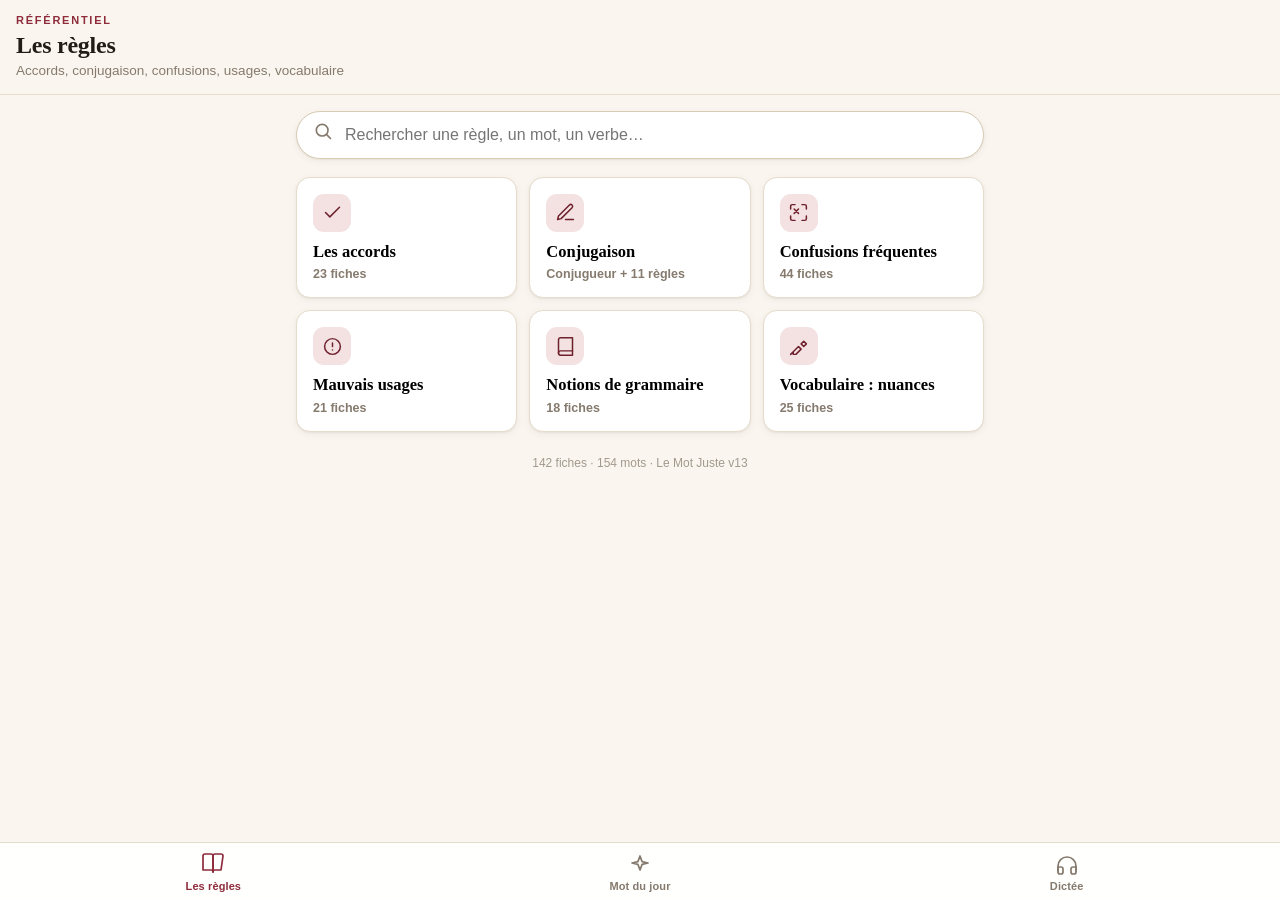
==== le-mot-juste-autonome.html @ 367c3504 "Compléter les Confusions fréquentes (32 → 44 fiches) Ajout de 12 homophones classiques du programme " ====
<!DOCTYPE html>
<html lang="fr">
<head>
<meta charset="utf-8">
<meta name="viewport" content="width=device-width, initial-scale=1, viewport-fit=cover">
<title>Le Mot Juste</title>
<meta name="theme-color" content="#8E2C3B">
<link rel="icon" href="[data-uri]">
<style>
/* =====================================================================
   Le Mot Juste — Design system
   Esthétique éditoriale : papier chaud, encre, accent bordeaux.
   Mobile-first, thème clair + sombre automatique.
   ===================================================================== */

/* ---------- Tokens ---------- */
:root {
  /* Couleurs — clair */
  --paper:        #FAF6EF;
  --paper-2:      #F3ECE0;
  --surface:      #FFFFFF;
  --surface-2:    #FBF8F2;
  --ink:          #211C16;
  --ink-2:        #4A4139;
  --muted:        #857A6D;
  --line:         #E6DCCB;
  --line-strong:  #D8CBB4;

  --accent:       #8E2C3B;   /* bordeaux / encre */
  --accent-soft:  #F3E2E1;
  --accent-ink:   #6E1F2C;
  --gold:         #B4832B;
  --gold-soft:    #F6ECD6;

  --green:        #2F7D51;
  --green-soft:   #E2F0E5;
  --amber:        #B97407;
  --amber-soft:   #FaEBCF;
  --red:          #B23A2E;
  --red-soft:     #F6E0DA;

  /* Typo */
  --serif: "Iowan Old Style", "Palatino Linotype", Palatino, "Book Antiqua",
           Georgia, "Noto Serif", "Times New Roman", serif;
  --sans:  -apple-system, BlinkMacSystemFont, "Segoe UI", Roboto, "Helvetica Neue",
           Arial, "Noto Sans", sans-serif;
  --mono:  "SF Mono", ui-monospace, "Menlo", "Roboto Mono", monospace;

  /* Espacement */
  --sp-1: 4px;  --sp-2: 8px;  --sp-3: 12px; --sp-4: 16px;
  --sp-5: 24px; --sp-6: 32px; --sp-7: 48px; --sp-8: 64px;

  --radius:    14px;
  --radius-sm: 10px;
  --radius-lg: 22px;

  --shadow-1: 0 1px 2px rgba(33,28,22,.06), 0 2px 8px rgba(33,28,22,.05);
  --shadow-2: 0 6px 24px rgba(33,28,22,.12);

  --tabbar-h: 66px;
  --maxw: 720px;

  color-scheme: light dark;
}

@media (prefers-color-scheme: dark) {
  :root {
    --paper:        #17140F;
    --paper-2:      #1F1B15;
    --surface:      #221E17;
    --surface-2:    #2A251D;
    --ink:          #F1E9DB;
    --ink-2:        #CFC4B2;
    --muted:        #9A8E7C;
    --line:         #352E24;
    --line-strong:  #463D2F;

    --accent:       #E08792;
    --accent-soft:  #3A2226;
    --accent-ink:   #F0AEB6;
    --gold:         #D7AE5E;
    --gold-soft:    #332B18;

    --green:        #6FC28C;
    --green-soft:   #1E2E23;
    --amber:        #E0A94A;
    --amber-soft:   #322913;
    --red:          #E28576;
    --red-soft:     #33211C;

    --shadow-1: 0 1px 2px rgba(0,0,0,.4);
    --shadow-2: 0 8px 28px rgba(0,0,0,.5);
  }
}

/* ---------- Reset & base ---------- */
* { box-sizing: border-box; }
html, body { margin: 0; padding: 0; }
html { -webkit-text-size-adjust: 100%; }
body {
  font-family: var(--sans);
  background: var(--paper);
  color: var(--ink);
  line-height: 1.5;
  font-size: 17px;
  -webkit-font-smoothing: antialiased;
  text-rendering: optimizeLegibility;
  overscroll-behavior-y: none;
}
h1, h2, h3, h4 { font-family: var(--serif); font-weight: 600; line-height: 1.2; margin: 0; }
p { margin: 0 0 var(--sp-3); }
a { color: var(--accent); }
button { font-family: inherit; }
:focus-visible { outline: 2px solid var(--accent); outline-offset: 2px; border-radius: 6px; }
::selection { background: var(--accent-soft); }

/* ---------- Layout applicatif ---------- */
#app {
  min-height: 100dvh;
  display: flex;
  flex-direction: column;
}
.app-header {
  position: sticky;
  top: 0;
  z-index: 20;
  background: color-mix(in srgb, var(--paper) 88%, transparent);
  backdrop-filter: saturate(140%) blur(10px);
  -webkit-backdrop-filter: saturate(140%) blur(10px);
  border-bottom: 1px solid var(--line);
  padding: calc(env(safe-area-inset-top) + var(--sp-3)) var(--sp-4) var(--sp-3);
}
.app-header .eyebrow {
  font-size: 11px; letter-spacing: .16em; text-transform: uppercase;
  color: var(--accent); font-weight: 700; margin-bottom: 2px;
}
.app-header h1 { font-size: 24px; letter-spacing: -.01em; }
.app-header .sub { color: var(--muted); font-size: 13.5px; margin-top: 2px; }

.view {
  flex: 1;
  width: 100%;
  max-width: var(--maxw);
  margin: 0 auto;
  padding: var(--sp-4) var(--sp-4) calc(var(--tabbar-h) + var(--sp-6) + env(safe-area-inset-bottom));
  animation: fade .28s ease both;
}
@keyframes fade { from { opacity: 0; transform: translateY(6px); } to { opacity: 1; transform: none; } }

/* ---------- Barre d'onglets ---------- */
.tabbar {
  position: fixed;
  bottom: 0; left: 0; right: 0;
  z-index: 30;
  display: flex;
  background: color-mix(in srgb, var(--surface) 92%, transparent);
  backdrop-filter: saturate(150%) blur(14px);
  -webkit-backdrop-filter: saturate(150%) blur(14px);
  border-top: 1px solid var(--line);
  padding-bottom: env(safe-area-inset-bottom);
}
.tabbar button {
  flex: 1;
  border: 0; background: none; cursor: pointer;
  display: flex; flex-direction: column; align-items: center; gap: 3px;
  padding: 10px 4px 8px;
  color: var(--muted);
  font-size: 11px; font-weight: 600; letter-spacing: .01em;
  transition: color .18s;
}
.tabbar button svg { width: 24px; height: 24px; stroke-width: 1.7; }
.tabbar button.active { color: var(--accent); }
.tabbar button.active svg { transform: translateY(-1px); }

/* ---------- Composants ---------- */
.card {
  background: var(--surface);
  border: 1px solid var(--line);
  border-radius: var(--radius);
  box-shadow: var(--shadow-1);
  padding: var(--sp-4);
}
.stack > * + * { margin-top: var(--sp-3); }
.muted { color: var(--muted); }
.center { text-align: center; }

/* Puce / catégorie */
.chip {
  display: inline-flex; align-items: center; gap: 6px;
  padding: 5px 11px; border-radius: 999px;
  background: var(--paper-2); color: var(--ink-2);
  font-size: 12.5px; font-weight: 600;
  border: 1px solid var(--line);
}
.chip.accent { background: var(--accent-soft); color: var(--accent-ink); border-color: transparent; }
.chip.gold   { background: var(--gold-soft); color: var(--gold); border-color: transparent; }

/* Boutons */
.btn {
  display: inline-flex; align-items: center; justify-content: center; gap: 8px;
  padding: 12px 18px; border-radius: 999px;
  font-size: 15px; font-weight: 650; cursor: pointer;
  border: 1px solid var(--line-strong); background: var(--surface); color: var(--ink);
  transition: transform .08s, background .18s, border-color .18s;
  min-height: 46px;
}
.btn:active { transform: scale(.97); }
.btn.primary { background: var(--accent); color: #fff; border-color: transparent; }
.btn.primary:disabled { opacity: .5; cursor: default; }
.btn.ghost { background: transparent; border-color: transparent; color: var(--accent); }
.btn.block { width: 100%; }
.btn svg { width: 19px; height: 19px; }

/* Champ de recherche */
.search {
  display: flex; align-items: center; gap: 10px;
  background: var(--surface); border: 1px solid var(--line-strong);
  border-radius: 999px; padding: 0 16px; height: 48px;
  box-shadow: var(--shadow-1);
}
.search svg { width: 20px; height: 20px; color: var(--muted); flex: none; }
.search input {
  flex: 1; border: 0; background: none; outline: none;
  font-size: 16px; color: var(--ink); font-family: inherit;
}

/* Grille de catégories */
.cat-grid { display: grid; grid-template-columns: 1fr 1fr; gap: var(--sp-3); }
.cat-tile {
  text-align: left; cursor: pointer;
  background: var(--surface); border: 1px solid var(--line);
  border-radius: var(--radius); padding: var(--sp-4);
  box-shadow: var(--shadow-1);
  transition: transform .1s, box-shadow .2s;
  display: flex; flex-direction: column; gap: 6px; min-height: 108px;
}
.cat-tile:active { transform: scale(.98); }
.cat-tile .ic {
  width: 38px; height: 38px; border-radius: 11px;
  display: grid; place-items: center; margin-bottom: 4px;
  background: var(--accent-soft); color: var(--accent-ink);
}
.cat-tile .ic svg { width: 21px; height: 21px; }
.cat-tile h3 { font-size: 16.5px; }
.cat-tile .count { font-size: 12.5px; color: var(--muted); font-weight: 600; }

/* Accordéon de règle */
.rule {
  background: var(--surface); border: 1px solid var(--line);
  border-radius: var(--radius); overflow: hidden; box-shadow: var(--shadow-1);
}
.rule + .rule { margin-top: var(--sp-3); }
.rule > summary {
  list-style: none; cursor: pointer; padding: var(--sp-4);
  display: flex; align-items: flex-start; gap: 12px;
  font-family: var(--serif); font-size: 17px; font-weight: 600;
}
.rule > summary::-webkit-details-marker { display: none; }
.rule > summary .marker {
  flex: none; margin-top: 3px; color: var(--accent);
  transition: transform .2s;
}
.rule[open] > summary .marker { transform: rotate(90deg); }
.rule .body { padding: 0 var(--sp-4) var(--sp-4); }
.rule .body p:last-child { margin-bottom: 0; }

/* Exemples correct / incorrect */
.ex { display: flex; gap: 10px; align-items: baseline; padding: 7px 0; }
.ex + .ex { border-top: 1px dashed var(--line); }
.ex .mark { flex: none; font-weight: 700; width: 20px; }
.ex.ok  .mark { color: var(--green); }
.ex.no  .mark { color: var(--red); }
.ex.no  .txt  { text-decoration: line-through; text-decoration-color: var(--red); color: var(--ink-2); }
.ex .txt em { font-style: normal; background: var(--gold-soft); padding: 0 3px; border-radius: 4px; }

.note {
  background: var(--surface-2); border-left: 3px solid var(--gold);
  padding: 10px 14px; border-radius: 0 var(--radius-sm) var(--radius-sm) 0;
  font-size: 15px; color: var(--ink-2);
}
.note.astuce { border-color: var(--accent); }

/* Section titre */
.section-head { display: flex; align-items: center; justify-content: space-between; margin: var(--sp-5) 0 var(--sp-3); }
.section-head h2 { font-size: 20px; }
.back {
  display: inline-flex; align-items: center; gap: 6px; cursor: pointer;
  background: none; border: 0; color: var(--accent); font-weight: 650; font-size: 15px;
  padding: 8px 0;
}
.back svg { width: 18px; height: 18px; }

/* Comparaison de mots (nuances) */
.nuance-pair { display: grid; gap: var(--sp-3); }
.nuance-word { border: 1px solid var(--line); border-radius: var(--radius-sm); padding: var(--sp-3) var(--sp-4); background: var(--surface-2); }
.nuance-word .w { font-family: var(--serif); font-size: 18px; font-weight: 600; color: var(--accent-ink); }
.nuance-word .d { font-size: 15px; color: var(--ink-2); margin-top: 2px; }
.nuance-word .e { font-size: 14.5px; color: var(--muted); font-style: italic; margin-top: 6px; }

/* ---------- Mot du jour ---------- */
.mdj-card {
  background: linear-gradient(160deg, var(--surface), var(--surface-2));
  border: 1px solid var(--line); border-radius: var(--radius-lg);
  box-shadow: var(--shadow-2); padding: var(--sp-6) var(--sp-5) var(--sp-5);
  position: relative; overflow: hidden;
}
.mdj-card::before {
  content: "«»"; position: absolute; top: -18px; right: 8px;
  font-family: var(--serif); font-size: 120px; color: var(--accent);
  opacity: .06; pointer-events: none;
}
.mdj-date { font-size: 12px; letter-spacing: .12em; text-transform: uppercase; color: var(--muted); font-weight: 700; }
.mdj-word { font-family: var(--serif); font-size: 40px; font-weight: 600; letter-spacing: -.01em; margin: 6px 0 2px; color: var(--accent-ink); line-height: 1.05; }
.mdj-meta { display: flex; flex-wrap: wrap; gap: 8px; align-items: center; margin: 4px 0 var(--sp-3); }
.mdj-pron { color: var(--muted); font-style: italic; }
.mdj-def { font-size: 18px; line-height: 1.5; }
.mdj-block { margin-top: var(--sp-4); }
.mdj-block .lbl { font-size: 12px; letter-spacing: .1em; text-transform: uppercase; color: var(--accent); font-weight: 700; margin-bottom: 6px; }
.mdj-ex { font-family: var(--serif); font-size: 16.5px; font-style: italic; color: var(--ink-2); padding-left: 14px; border-left: 2px solid var(--line-strong); }
.mdj-ex + .mdj-ex { margin-top: 10px; }
.syn-list { display: flex; flex-wrap: wrap; gap: 7px; }
.mdj-actions { display: flex; gap: 10px; margin-top: var(--sp-5); }

.hist-item {
  display: flex; align-items: center; gap: 12px; padding: var(--sp-3) 0;
  cursor: pointer; border-bottom: 1px solid var(--line);
}
.hist-item .w { font-family: var(--serif); font-size: 17px; font-weight: 600; }
.hist-item .dt { margin-left: auto; font-size: 12.5px; color: var(--muted); }

/* ---------- Dictée ---------- */
.level-list { display: grid; gap: var(--sp-3); }
.level-card {
  cursor: pointer; text-align: left; width: 100%;
  border: 1px solid var(--line); border-radius: var(--radius);
  background: var(--surface); padding: var(--sp-4); box-shadow: var(--shadow-1);
  display: flex; align-items: center; gap: var(--sp-4);
  transition: transform .1s;
}
.level-card:active { transform: scale(.98); }
.level-dot { width: 12px; height: 12px; border-radius: 50%; flex: none; }
.level-facile       .level-dot { background: var(--green); }
.level-intermediaire .level-dot { background: var(--amber); }
.level-expert       .level-dot { background: var(--red); }
.level-card h3 { font-size: 17px; }
.level-card .meta { font-size: 13px; color: var(--muted); }
.level-badge { font-size: 11px; font-weight: 700; text-transform: uppercase; letter-spacing: .08em; padding: 4px 9px; border-radius: 999px; }
.level-facile .level-badge        { background: var(--green-soft); color: var(--green); }
.level-intermediaire .level-badge { background: var(--amber-soft); color: var(--amber); }
.level-expert .level-badge        { background: var(--red-soft); color: var(--red); }

.player {
  display: flex; align-items: center; justify-content: center; gap: var(--sp-4);
  padding: var(--sp-4); background: var(--surface-2);
  border: 1px solid var(--line); border-radius: var(--radius); margin-bottom: var(--sp-4);
}
.play-btn {
  width: 64px; height: 64px; border-radius: 50%; border: 0; cursor: pointer;
  background: var(--accent); color: #fff; display: grid; place-items: center;
  box-shadow: var(--shadow-2); transition: transform .1s;
}
.play-btn:active { transform: scale(.94); }
.play-btn svg { width: 28px; height: 28px; }
.speed-ctl { display: flex; flex-direction: column; align-items: center; gap: 4px; font-size: 12px; color: var(--muted); }
.speed-ctl input { width: 110px; }

.dictee-input {
  width: 100%; min-height: 180px; resize: vertical;
  font-family: var(--serif); font-size: 17px; line-height: 1.7;
  padding: var(--sp-4); border: 1px solid var(--line-strong);
  border-radius: var(--radius); background: var(--surface); color: var(--ink);
  outline: none;
}
.dictee-input:focus { border-color: var(--accent); }

/* Résultat de dictée */
.score-ring { display: flex; align-items: center; gap: var(--sp-4); }
.score-num { font-family: var(--serif); font-size: 46px; font-weight: 600; }
.score-num small { font-size: 20px; color: var(--muted); }
.diff { font-family: var(--serif); font-size: 17px; line-height: 1.9; word-spacing: .04em; }
.diff .ok  { }
.diff .bad { background: var(--red-soft); color: var(--red); border-radius: 4px; padding: 0 3px; text-decoration: line-through; text-decoration-color: var(--red); }
.diff .miss{ background: var(--green-soft); color: var(--green); border-radius: 4px; padding: 0 3px; }
.diff .ins { background: var(--amber-soft); color: var(--amber); border-radius: 4px; padding: 0 3px; }
.legend { display: flex; flex-wrap: wrap; gap: 14px; font-size: 13px; color: var(--muted); margin-top: var(--sp-3); }
.legend span { display: inline-flex; align-items: center; gap: 6px; }
.legend i { width: 12px; height: 12px; border-radius: 3px; display: inline-block; }

/* Divers */
.empty { text-align: center; color: var(--muted); padding: var(--sp-7) var(--sp-4); }
.empty svg { width: 46px; height: 46px; opacity: .4; margin-bottom: var(--sp-3); }
.spacer { height: var(--sp-4); }
.hidden { display: none !important; }

@media (min-width: 560px) {
  .cat-grid { grid-template-columns: 1fr 1fr 1fr; }
}

/* ---------- Carte de règle (liste) ---------- */
.rule-card {
  display: flex; align-items: center; gap: 14px; width: 100%; text-align: left; cursor: pointer;
  background: var(--surface); border: 1px solid var(--line); border-radius: var(--radius);
  box-shadow: var(--shadow-1); padding: 16px 18px;
  transition: transform .1s, box-shadow .2s, border-color .2s;
}
.rule-card:active { transform: scale(.99); }
.rule-card:hover { border-color: var(--line-strong); }
.rule-card + .rule-card { margin-top: 10px; }
.rule-card .rc-body { flex: 1; min-width: 0; }
.rule-card .rc-title { font-family: var(--serif); font-weight: 500; font-size: 18px; letter-spacing: -.005em; color: var(--ink); }
.rule-card .rc-sub { font-size: 13.5px; color: var(--muted); margin-top: 3px; line-height: 1.4; }
.rule-card .rc-arrow { color: var(--line-strong); flex: none; display: grid; place-items: center; }
.rule-card:hover .rc-arrow { color: var(--accent); }

/* ---------- Page « cours » ---------- */
.cours-title { font-family: var(--serif); font-size: 27px; font-weight: 600; color: var(--accent-ink); line-height: 1.15; margin: 4px 0 6px; }
.cours-lead { font-size: 16px; color: var(--muted); margin-bottom: 18px; }
.cours-body { font-size: 16.5px; line-height: 1.62; }
.cours-body p { margin: 0 0 12px; }
.cours-section-lbl { font-size: 12px; letter-spacing: .1em; text-transform: uppercase; color: var(--accent); font-weight: 700; margin: 22px 0 8px; }

/* ---------- Quiz ---------- */
.quiz-progress { display: flex; align-items: center; justify-content: space-between; font-size: 13px; color: var(--muted); font-weight: 600; margin-bottom: 10px; }
.quiz-bar { height: 6px; background: var(--line); border-radius: 999px; overflow: hidden; margin-bottom: 24px; }
.quiz-bar > i { display: block; height: 100%; background: var(--accent); border-radius: 999px; transition: width .35s ease; }
.quiz-question { font-family: var(--serif); font-size: 21px; line-height: 1.5; margin-bottom: 20px; }
.quiz-blank { display: inline-block; min-width: 60px; border-bottom: 2.5px dashed var(--accent); vertical-align: baseline; }
.quiz-opts { display: flex; flex-direction: column; gap: 10px; }
.quiz-opt {
  display: flex; align-items: center; gap: 12px; width: 100%; text-align: left; cursor: pointer;
  padding: 15px 18px; border: 1.5px solid var(--line-strong); border-radius: var(--radius);
  background: var(--surface); font-family: var(--serif); font-size: 17.5px; color: var(--ink);
  transition: background .15s, border-color .15s, transform .08s, opacity .2s;
}
.quiz-opt:active { transform: scale(.99); }
.quiz-opt .dot { width: 22px; height: 22px; border-radius: 50%; border: 2px solid var(--line-strong); flex: none; display: grid; place-items: center; }
.quiz-opt .dot svg { width: 14px; height: 14px; }
.quiz-opt.correct { border-color: var(--green); background: var(--green-soft); }
.quiz-opt.correct .dot { border-color: var(--green); background: var(--green); color: #fff; }
.quiz-opt.wrong { border-color: var(--red); background: var(--red-soft); }
.quiz-opt.wrong .dot { border-color: var(--red); background: var(--red); color: #fff; }
.quiz-opt.locked { cursor: default; }
.quiz-opt.dim { opacity: .5; }
.quiz-explain { margin-top: 18px; }
.quiz-result { text-align: center; padding: 24px 0 8px; }
.quiz-medal { font-size: 54px; line-height: 1; margin-bottom: 10px; }
.quiz-score { font-family: var(--serif); font-size: 56px; font-weight: 600; color: var(--accent-ink); line-height: 1; }
.quiz-score small { font-size: 26px; color: var(--muted); }
.niv-badge { display: inline-block; font-size: 11px; font-weight: 700; text-transform: uppercase; letter-spacing: .07em; padding: 4px 10px; border-radius: 999px; }
.niv-1 { background: var(--green-soft); color: var(--green); }
.niv-2 { background: var(--amber-soft); color: var(--amber); }
.niv-3 { background: var(--red-soft); color: var(--red); }

</style>
</head>
<body>
<div id="app">
  <header class="app-header" id="app-header"></header>
  <main class="view" id="view" role="main"></main>
  <nav class="tabbar" id="tabbar" role="tablist"></nav>
</div>
<script>
/* ===== js/core.js ===== */
/* =====================================================================
   Le Mot Juste — noyau partagé
   Namespace global, utilitaires DOM, helpers de stockage local.
   Chargé en premier : tous les autres scripts en dépendent.
   ===================================================================== */
(function () {
  "use strict";

  const G = typeof window !== "undefined" ? window : globalThis;
  const LMJ = (G.LMJ = G.LMJ || {});
  LMJ.data = LMJ.data || {};
  LMJ.views = LMJ.views || {};

  /* ---------- Utilitaires DOM ---------- */
  const util = {
    /** Sélecteur simple */
    $(sel, root) {
      return (root || document).querySelector(sel);
    },
    $$(sel, root) {
      return Array.from((root || document).querySelectorAll(sel));
    },
    /**
     * Crée un élément. props : {class, text, html, on:{event:fn}, dataset:{}, ...attrs}
     * children : Node | string | Array
     */
    el(tag, props, children) {
      const node = document.createElement(tag);
      if (props) {
        for (const [k, v] of Object.entries(props)) {
          if (v == null) continue;
          if (k === "class") node.className = v;
          else if (k === "text") node.textContent = v;
          else if (k === "html") node.innerHTML = v;
          else if (k === "on") {
            for (const [ev, fn] of Object.entries(v)) node.addEventListener(ev, fn);
          } else if (k === "dataset") {
            for (const [dk, dv] of Object.entries(v)) node.dataset[dk] = dv;
          } else if (k === "style" && typeof v === "object") {
            Object.assign(node.style, v);
          } else {
            node.setAttribute(k, v);
          }
        }
      }
      if (children != null) util.append(node, children);
      return node;
    },
    append(node, children) {
      if (Array.isArray(children)) {
        children.forEach((c) => c != null && util.append(node, c));
      } else if (children instanceof Node) {
        node.appendChild(children);
      } else {
        node.appendChild(document.createTextNode(String(children)));
      }
      return node;
    },
    clear(node) {
      while (node.firstChild) node.removeChild(node.firstChild);
      return node;
    },
    escape(str) {
      const d = document.createElement("div");
      d.textContent = str == null ? "" : String(str);
      return d.innerHTML;
    },

    /* ---------- Texte / normalisation ---------- */
    /** minuscule + suppression des accents (pour recherche & comparaison) */
    deburr(str) {
      return (str || "")
        .toLowerCase()
        .normalize("NFD")
        .replace(/[̀-ͯ]/g, "");
    },
    /** normalise pour la recherche : deburr + trim des espaces multiples */
    normSearch(str) {
      return util.deburr(str).replace(/\s+/g, " ").trim();
    },

    /* ---------- Dates ---------- */
    /** Clé du jour AAAA-MM-JJ en heure locale */
    todayKey(d) {
      const date = d || new Date();
      const y = date.getFullYear();
      const m = String(date.getMonth() + 1).padStart(2, "0");
      const j = String(date.getDate()).padStart(2, "0");
      return `${y}-${m}-${j}`;
    },
    /** Nombre de jours depuis une époque fixe (2024-01-01) */
    dayNumber(d) {
      const date = d || new Date();
      const epoch = Date.UTC(2024, 0, 1);
      const today = Date.UTC(date.getFullYear(), date.getMonth(), date.getDate());
      return Math.floor((today - epoch) / 86400000);
    },
    frDate(d) {
      const date = d || new Date();
      return date.toLocaleDateString("fr-FR", {
        weekday: "long",
        day: "numeric",
        month: "long",
        year: "numeric",
      });
    },

    /* ---------- Divers ---------- */
    /** hash entier stable d'une chaîne */
    hash(str) {
      let h = 2166136261;
      for (let i = 0; i < str.length; i++) {
        h ^= str.charCodeAt(i);
        h = Math.imul(h, 16777619);
      }
      return h >>> 0;
    },
  };

  /* ---------- Stockage local (progrès, historique, favoris) ---------- */
  const PREFIX = "lmj.";
  const store = {
    get(key, fallback) {
      try {
        const raw = localStorage.getItem(PREFIX + key);
        return raw == null ? fallback : JSON.parse(raw);
      } catch (e) {
        return fallback;
      }
    },
    set(key, value) {
      try {
        localStorage.setItem(PREFIX + key, JSON.stringify(value));
        return true;
      } catch (e) {
        return false;
      }
    },
    remove(key) {
      try {
        localStorage.removeItem(PREFIX + key);
      } catch (e) {}
    },
  };

  /* ---------- Synthèse vocale (Web Speech API) — hors-ligne via voix système ---------- */
  const tts = {
    supported: typeof window !== "undefined" && "speechSynthesis" in window,
    voices: [],
    frVoice: null,
    _ready: false,

    refresh() {
      if (!tts.supported) return;
      tts.voices = window.speechSynthesis.getVoices() || [];
      const fr = tts.voices.filter((v) => /^fr/i.test(v.lang));
      // Préférer une voix locale (fonctionne hors-ligne)
      tts.frVoice =
        fr.find((v) => v.localService) ||
        fr.find((v) => /fr[-_]FR/i.test(v.lang)) ||
        fr[0] ||
        null;
      tts._ready = true;
    },
    init() {
      if (!tts.supported || tts._ready) return;
      tts.refresh();
      window.speechSynthesis.addEventListener("voiceschanged", tts.refresh);
    },
    /** Parle un texte. opts : {rate, pitch, onstart, onend, onboundary} */
    speak(text, opts) {
      opts = opts || {};
      if (!tts.supported) { opts.onend && opts.onend(); return null; }
      window.speechSynthesis.cancel();
      const u = new SpeechSynthesisUtterance(text);
      u.lang = "fr-FR";
      if (tts.frVoice) u.voice = tts.frVoice;
      u.rate = opts.rate != null ? opts.rate : 1;
      u.pitch = opts.pitch != null ? opts.pitch : 1;
      if (opts.onstart) u.onstart = opts.onstart;
      if (opts.onend) u.onend = opts.onend;
      if (opts.onboundary) u.onboundary = opts.onboundary;
      window.speechSynthesis.speak(u);
      return u;
    },
    cancel() { if (tts.supported) window.speechSynthesis.cancel(); },
    pause() { if (tts.supported) window.speechSynthesis.pause(); },
    resume() { if (tts.supported) window.speechSynthesis.resume(); },
  };

  LMJ.util = util;
  LMJ.store = store;
  LMJ.tts = tts;
  LMJ.VERSION = "v13";
})();


/* ===== data/regles.js ===== */
/* =====================================================================
   Le Mot Juste — Règles : Accords & Conjugaison
   Schéma d'une règle :
     { id, titre, resume, explication(HTML), exemples:[{ok,texte,correction?}], astuce }
   ===================================================================== */
(function () {
  "use strict";
  const G = typeof window !== "undefined" ? window : globalThis;
  const LMJ = (G.LMJ = G.LMJ || {});
  LMJ.data = LMJ.data || {};

  LMJ.data.accords = [
    {
      id: "acc-adjectif",
      titre: "Accord de l'adjectif qualificatif",
      resume: "L'adjectif s'accorde en genre et en nombre avec le nom.",
      explication:
        "<p>L'adjectif qualificatif prend le <strong>genre</strong> (masculin/féminin) et le <strong>nombre</strong> (singulier/pluriel) du nom auquel il se rapporte.</p><p>Avec plusieurs noms de genres différents, l'accord se fait au <strong>masculin pluriel</strong>.</p>",
      exemples: [
        { ok: true, texte: "une robe <em>verte</em>, des murs <em>blancs</em>" },
        { ok: true, texte: "un homme et une femme <em>courageux</em>" },
        { ok: false, texte: "des chemises <em>blanc</em>", correction: "des chemises blanches" },
      ],
      astuce: "Cherchez le nom-chef : c'est lui qui commande le genre et le nombre.",
    },
    {
      id: "acc-pp-etre",
      titre: "Participe passé employé avec « être »",
      resume: "Il s'accorde avec le sujet.",
      explication:
        "<p>Avec l'auxiliaire <strong>être</strong>, le participe passé s'accorde <strong>en genre et en nombre avec le sujet</strong>.</p><p>Cela concerne les verbes de mouvement/état (aller, venir, partir, rester…) et la voix passive.</p>",
      exemples: [
        { ok: true, texte: "Elle est <em>partie</em>. Ils sont <em>venus</em>." },
        { ok: true, texte: "Les fleurs sont <em>fanées</em>." },
        { ok: false, texte: "Elles sont <em>arrivé</em>", correction: "Elles sont arrivées" },
      ],
      astuce: "Auxiliaire être → je regarde le sujet.",
    },
    {
      id: "acc-pp-avoir",
      titre: "Participe passé employé avec « avoir »",
      resume: "Il s'accorde avec le COD, seulement s'il est placé avant le verbe.",
      explication:
        "<p>Avec <strong>avoir</strong>, le participe passé <strong>ne s'accorde jamais avec le sujet</strong>. Il s'accorde avec le <strong>complément d'objet direct (COD)</strong> uniquement lorsque celui-ci est placé <strong>avant</strong> le verbe.</p><p>Si le COD est placé après (ou absent), pas d'accord.</p>",
      exemples: [
        { ok: true, texte: "J'ai <em>mangé</em> les pommes. (COD après → invariable)" },
        { ok: true, texte: "Les pommes que j'ai <em>mangées</em>. (COD « que » avant → accord)" },
        { ok: false, texte: "La lettre que j'ai <em>écrit</em>", correction: "La lettre que j'ai écrite" },
      ],
      astuce: "Posez la question « quoi ? » après le verbe. Si la réponse est déjà passée avant, on accorde.",
    },
    {
      id: "acc-pp-pronominaux",
      titre: "Participe passé des verbes pronominaux",
      resume: "Cas délicat : accord avec le COD, pas toujours avec le sujet.",
      explication:
        "<p>Les verbes pronominaux se conjuguent avec <strong>être</strong>, mais l'accord suit en réalité la règle du <strong>COD placé avant</strong>.</p><p>On accorde avec le sujet quand le pronom réfléchi est COD ; on n'accorde pas quand il est COI ou quand un autre COD suit.</p>",
      exemples: [
        { ok: true, texte: "Elle s'est <em>lavée</em>. (se = COD)" },
        { ok: true, texte: "Elle s'est <em>lavé</em> les mains. (COD « les mains » après)" },
        { ok: true, texte: "Ils se sont <em>parlé</em>. (se = COI : parler à quelqu'un)" },
      ],
      astuce: "« se laver les mains » : le vrai COD est « les mains », placé après → pas d'accord.",
    },
    {
      id: "acc-tout",
      titre: "L'accord de « tout »",
      resume: "Variable comme adjectif/pronom, invariable comme adverbe.",
      explication:
        "<p><strong>Adjectif</strong> (devant un nom) : <em>tout, toute, tous, toutes</em> — il s'accorde.</p><p><strong>Adverbe</strong> (= entièrement, devant un adjectif) : <em>tout</em> reste invariable… sauf devant un adjectif féminin commençant par une consonne ou un h aspiré (euphonie).</p>",
      exemples: [
        { ok: true, texte: "<em>Tous</em> les élèves, <em>toutes</em> les classes." },
        { ok: true, texte: "Elles sont <em>tout</em> étonnées. (adverbe, devant voyelle)" },
        { ok: true, texte: "Elles sont <em>toutes</em> honteuses. (h aspiré → accord)" },
      ],
      astuce: "Remplacez par « entièrement » : si ça marche, c'est l'adverbe (souvent invariable).",
    },
    {
      id: "acc-leur",
      titre: "« leur » : pronom invariable ou déterminant variable",
      resume: "Devant un verbe → invariable. Devant un nom → s'accorde.",
      explication:
        "<p><strong>Pronom personnel</strong> (= à eux, devant un verbe) : <em>leur</em> est toujours <strong>invariable</strong>.</p><p><strong>Déterminant possessif</strong> (devant un nom) : <em>leur / leurs</em> s'accorde avec le nom possédé.</p>",
      exemples: [
        { ok: true, texte: "Je <em>leur</em> parle. (pronom → invariable)" },
        { ok: true, texte: "<em>Leurs</em> enfants, <em>leur</em> maison. (déterminant → accord)" },
        { ok: false, texte: "Je <em>leurs</em> ai dit", correction: "Je leur ai dit" },
      ],
      astuce: "Si « leur » est juste devant un verbe, il ne prend jamais de s.",
    },
    {
      id: "acc-couleurs",
      titre: "L'accord des adjectifs de couleur",
      resume: "Accord simple, sauf noms employés comme couleurs et couleurs composées.",
      explication:
        "<p>Un adjectif de couleur simple <strong>s'accorde</strong>.</p><p>Restent <strong>invariables</strong> : les noms employés comme adjectifs de couleur (orange, marron, or…) et les couleurs <strong>composées</strong> (bleu clair, vert pomme).</p>",
      exemples: [
        { ok: true, texte: "des yeux <em>bleus</em>, des robes <em>vertes</em>" },
        { ok: true, texte: "des chaussures <em>marron</em>, des rideaux <em>orange</em>" },
        { ok: true, texte: "des yeux <em>bleu clair</em>, des tissus <em>vert pomme</em>" },
      ],
      astuce: "Exceptions qui s'accordent quand même : rose, mauve, pourpre, fauve, écarlate.",
    },
    {
      id: "acc-demi",
      titre: "« demi » et « nu »",
      resume: "Invariables placés avant le nom (trait d'union).",
      explication:
        "<p><em>Demi</em> et <em>nu</em> placés <strong>avant</strong> le nom sont invariables et liés par un trait d'union. Placés <strong>après</strong>, ils s'accordent (demi en genre seulement).</p>",
      exemples: [
        { ok: true, texte: "une <em>demi</em>-heure ; aller <em>nu</em>-pieds" },
        { ok: true, texte: "deux heures et <em>demie</em> ; les pieds <em>nus</em>" },
        { ok: false, texte: "une <em>demie</em>-journée", correction: "une demi-journée" },
      ],
      astuce: "Avant le nom = figé et invariable ; après le nom = ça s'accorde.",
    },
    {
      id: "acc-verbe-sujet",
      titre: "Accord du verbe avec le sujet",
      resume: "Attention aux sujets collectifs et aux écrans entre sujet et verbe.",
      explication:
        "<p>Le verbe s'accorde avec son sujet. Avec un <strong>nom collectif + complément</strong> (« la plupart des », « une foule de »), l'accord se fait souvent avec le complément (le sens).</p><p>Ne vous laissez pas piéger par un mot inséré entre le sujet et le verbe.</p>",
      exemples: [
        { ok: true, texte: "La plupart des gens <em>pensent</em>…" },
        { ok: true, texte: "Le panier de fruits <em>était</em> renversé. (sujet = panier)" },
        { ok: false, texte: "Les enfants, hier, <em>est</em> parti", correction: "Les enfants… sont partis" },
      ],
      astuce: "Isolez le vrai sujet en posant « qui est-ce qui ? » devant le verbe.",
    },
    {
      id: "acc-vingt-cent",
      titre: "« vingt », « cent » et « mille »",
      resume: "vingt et cent prennent un s multipliés et non suivis ; mille est invariable.",
      explication:
        "<p><em>Vingt</em> et <em>cent</em> prennent un <strong>s</strong> quand ils sont <strong>multipliés</strong> et <strong>terminent</strong> le nombre. <em>Mille</em> (adjectif numéral) est toujours <strong>invariable</strong>.</p>",
      exemples: [
        { ok: true, texte: "quatre-<em>vingts</em> ; trois <em>cents</em>" },
        { ok: true, texte: "quatre-<em>vingt</em>-deux ; trois <em>cent</em> six (suivis → pas de s)" },
        { ok: true, texte: "deux <em>mille</em> ans (mille invariable)" },
      ],
      astuce: "Multiplié ET en fin de nombre → s. Sinon, pas de s.",
    },
    {
      id: "acc-meme",
      titre: "L'accord de « même »",
      resume: "Adjectif, il s'accorde ; adverbe (= aussi), il est invariable.",
      explication:
        "<p><strong>Adjectif</strong> (il marque l'identité ou renforce un nom/pronom) : <em>même</em> s'accorde en nombre.</p><p><strong>Adverbe</strong> (au sens de « aussi, y compris ») : <em>même</em> est <strong>invariable</strong>.</p><p>Après un pronom personnel, il s'accorde et se lie par un trait d'union : eux-mêmes.</p>",
      exemples: [
        { ok: true, texte: "Ils ont fait les <em>mêmes</em> erreurs. (adjectif → accord)" },
        { ok: true, texte: "<em>Même</em> les experts se trompent. (adverbe → invariable)" },
        { ok: true, texte: "Elles l'ont réparé elles-<em>mêmes</em>." },
      ],
      astuce: "Si « même » signifie « aussi / y compris », il reste invariable.",
    },
    {
      id: "acc-possible",
      titre: "L'accord de « possible »",
      resume: "Invariable après « le plus / le moins… possible ».",
      explication:
        "<p><em>Possible</em> s'accorde normalement comme un adjectif. Mais après un <strong>superlatif</strong> (« le plus, le moins… possible ») portant sur une quantité, il reste <strong>invariable</strong> (il se rapporte au tour impersonnel « qu'il est possible »).</p>",
      exemples: [
        { ok: true, texte: "Envisageons toutes les solutions <em>possibles</em>. (accord)" },
        { ok: true, texte: "Réunissez le plus de documents <em>possible</em>. (invariable)" },
        { ok: false, texte: "le moins d'erreurs <em>possibles</em>", correction: "le moins d'erreurs possible" },
      ],
      astuce: "Avec « le plus/le moins de … possible » → toujours invariable.",
    },
    {
      id: "acc-sujets-ou-ni",
      titre: "Accord du verbe avec « ou » / « ni »",
      resume: "Selon le sens : action partagée → pluriel ; exclusion → singulier possible.",
      explication:
        "<p>Quand deux sujets sont reliés par <strong>ou</strong> ou <strong>ni</strong>, le verbe se met au <strong>pluriel</strong> si l'action peut concerner les deux, au <strong>singulier</strong> si elle en exclut un.</p>",
      exemples: [
        { ok: true, texte: "Ni la fatigue ni la peur ne l'<em>arrêtèrent</em>. (les deux → pluriel)" },
        { ok: true, texte: "Pierre ou Paul sera <em>élu</em> président. (un seul → singulier)" },
      ],
      astuce: "Un seul des deux peut-il agir ? → singulier. Les deux ensemble ? → pluriel.",
    },
    {
      id: "acc-adj-composes",
      titre: "L'accord des adjectifs composés",
      resume: "Deux adjectifs → les deux s'accordent ; un élément invariable reste invariable.",
      explication:
        "<p>Si les deux éléments sont des <strong>adjectifs</strong>, tous deux s'accordent (des enfants <em>sourds-muets</em>).</p><p>Si le premier élément est un <strong>adverbe</strong> ou joue un rôle invariable (mi-, demi-, nouveau- au sens de « nouvellement »), il reste <strong>invariable</strong> (des <em>nouveau-nés</em>, des personnes <em>haut placées</em>).</p>",
      exemples: [
        { ok: true, texte: "Des enfants <em>sourds-muets</em>. (deux adjectifs → accord)" },
        { ok: true, texte: "Des <em>nouveau-nés</em>. (nouveau = nouvellement → invariable)" },
        { ok: false, texte: "des <em>nouveaux-nés</em>", correction: "des nouveau-nés" },
      ],
      astuce: "Le premier élément équivaut-il à un adverbe ? Alors il ne s'accorde pas.",
    },
    {
      id: "acc-ci-joint",
      titre: "L'accord de « ci-joint », « ci-inclus »",
      resume: "Invariable en tête de phrase ou devant un nom sans déterminant ; accord après le nom.",
      explication:
        "<p><strong>Invariable</strong> (valeur adverbiale) : en tête de phrase, ou devant un nom sans déterminant.</p><p><strong>Accord obligatoire</strong> quand il suit le nom.</p><p><strong>Au choix</strong> dans le corps de la phrase devant un nom précédé d'un déterminant.</p>",
      exemples: [
        { ok: true, texte: "<em>Ci-joint</em> les documents demandés. (en tête → invariable)" },
        { ok: true, texte: "Les factures <em>ci-jointes</em>. (après le nom → accord)" },
        { ok: true, texte: "Vous trouverez ci-joint <em>ou</em> ci-jointes deux copies. (au choix)" },
      ],
      astuce: "En tête = invariable ; après le nom = accord.",
    },
    {
      id: "acc-pp-infinitif",
      titre: "Participe passé suivi d'un infinitif",
      resume: "Accord si le COD placé avant fait l'action de l'infinitif.",
      explication:
        "<p>Le participe passé suivi d'un infinitif s'accorde avec le <strong>COD placé avant</strong> uniquement si ce COD <strong>fait l'action</strong> exprimée par l'infinitif.</p><p>Le participe passé de <strong>« faire »</strong> suivi d'un infinitif reste toujours <strong>invariable</strong>.</p>",
      exemples: [
        { ok: true, texte: "Les choristes que j'ai <em>entendus</em> chanter. (ils chantent → accord)" },
        { ok: true, texte: "Les chansons que j'ai <em>entendu</em> chanter. (elles ne chantent pas → invariable)" },
        { ok: true, texte: "Elle s'est <em>fait</em> couper les cheveux. (« fait » + infinitif → invariable)" },
      ],
      astuce: "Le COD fait-il l'action de l'infinitif ? Oui → accord ; non → invariable.",
    },
    {
      id: "acc-pluriel-noms",
      titre: "Le pluriel des noms",
      resume: "En général +s, mais de nombreuses exceptions (-x, -aux).",
      explication:
        "<p>Règle générale : on ajoute un <strong>-s</strong> (un chat → des chats).</p><p>Noms en <strong>-s, -x, -z</strong> : invariables (une voix → des voix). Noms en <strong>-au, -eau, -eu</strong> : <strong>-x</strong> (un tuyau → des tuyaux, un jeu → des jeux). Noms en <strong>-al</strong> : <strong>-aux</strong> (un cheval → des chevaux). Noms en <strong>-ail</strong> : en général <strong>+s</strong> (des détails).</p>",
      exemples: [
        { ok: true, texte: "un tableau → des <em>tableaux</em> ; un journal → des <em>journaux</em>" },
        { ok: true, texte: "une souris → des <em>souris</em> (invariable)" },
        { ok: false, texte: "des <em>chevals</em>", correction: "des chevaux" },
      ],
      astuce: "Les 7 « bijoux » en -x : bijou, caillou, chou, genou, hibou, joujou, pou.",
    },
    {
      id: "acc-noms-composes",
      titre: "Le pluriel des noms composés",
      resume: "Seuls les noms et les adjectifs s'accordent ; verbes, adverbes et prépositions restent invariables.",
      explication:
        "<p>Dans un nom composé, on ne met au pluriel que les <strong>noms</strong> et les <strong>adjectifs</strong> ; les <strong>verbes, adverbes et prépositions</strong> restent invariables. On raisonne selon le <strong>sens</strong>.</p>",
      exemples: [
        { ok: true, texte: "un chou-fleur → des <em>choux-fleurs</em> (nom + nom)" },
        { ok: true, texte: "un coffre-fort → des <em>coffres-forts</em> (nom + adjectif)" },
        { ok: true, texte: "un tire-bouchon → des <em>tire-bouchons</em> (verbe invariable + nom)" },
      ],
      astuce: "« un porte-monnaie → des porte-monnaie » : on porte de la monnaie (invariable).",
    },
    {
      id: "acc-tel",
      titre: "L'accord de « tel » et « tel que »",
      resume: "« tel » s'accorde avec le nom qui suit ; « tel que » avec le nom qui précède.",
      explication:
        "<p><strong>Tel</strong> (sans « que ») s'accorde avec le nom qui le <strong>suit</strong> (le terme de comparaison).</p><p><strong>Tel que</strong> s'accorde avec le nom qui le <strong>précède</strong> (son antécédent).</p>",
      exemples: [
        { ok: true, texte: "Tel père, tel fils." },
        { ok: true, texte: "Des bêtes <em>telles que</em> le tigre. (telles ← bêtes, qui précède)" },
        { ok: true, texte: "Elle bondit, <em>telle</em> une gazelle. (telle ← gazelle, qui suit)" },
      ],
      astuce: "« tel quel » s'accorde avec le nom concerné : je les rends tels quels.",
    },
    {
      id: "acc-participe-present",
      titre: "Participe présent ou adjectif verbal ?",
      resume: "Le participe présent est invariable ; l'adjectif verbal s'accorde.",
      explication:
        "<p>La forme en <strong>-ant</strong> est <strong>invariable</strong> quand c'est un <strong>participe présent</strong> (forme verbale, souvent suivie d'un complément) : « des enfants <em>obéissant</em> à leurs parents ».</p><p>Elle <strong>s'accorde</strong> quand c'est un <strong>adjectif verbal</strong> (elle exprime une qualité) : « des enfants <em>obéissants</em> ».</p>",
      exemples: [
        { ok: true, texte: "Des travaux <em>exigeant</em> de la minutie. (participe → invariable)" },
        { ok: true, texte: "Des travaux <em>exigeants</em>. (adjectif → accord)" },
        { ok: true, texte: "Orthographe parfois différente : fatig<em>a</em>nt (adj.) / fatig<em>ua</em>nt (participe)." },
      ],
      astuce: "Test : si on peut mettre au féminin, c'est l'adjectif (il s'accorde).",
    },
    {
      id: "acc-aucun-nul",
      titre: "L'accord de « aucun » et « nul »",
      resume: "Généralement au singulier ; pluriel seulement devant un nom sans singulier.",
      explication:
        "<p><em>Aucun, aucune, nul, nulle</em> s'emploient normalement au <strong>singulier</strong> (aucun élève, nulle trace).</p><p>Ils se mettent au <strong>pluriel</strong> uniquement devant un nom qui n'a pas de singulier (aucuns frais, nulles funérailles).</p>",
      exemples: [
        { ok: true, texte: "<em>Aucun</em> bruit ne troublait la nuit." },
        { ok: true, texte: "Il n'a engagé <em>aucuns</em> frais. (« frais » toujours pluriel)" },
        { ok: false, texte: "<em>aucuns</em> élèves", correction: "aucun élève" },
      ],
      astuce: "Par défaut, singulier. Pluriel réservé aux noms toujours pluriels (frais, funérailles…).",
    },
    {
      id: "acc-avoir-lair",
      titre: "L'accord après « avoir l'air »",
      resume: "En général, l'adjectif s'accorde avec le sujet.",
      explication:
        "<p>Le plus souvent, l'adjectif qui suit <strong>avoir l'air</strong> s'accorde avec le <strong>sujet</strong> (« avoir l'air » = sembler) : « Ces suggestions ont l'air <em>intéressantes</em>. »</p><p>Si le sujet est une <strong>personne</strong>, on peut aussi accorder avec <strong>« air »</strong> (masculin singulier) pour insister sur l'expression du visage : « Elle a l'air <em>gentille</em> » ou « Elle a l'air <em>gentil</em> », les deux sont admis.</p>",
      exemples: [
        { ok: true, texte: "La salade a l'air <em>bonne</em>. (sujet « salade »)" },
        { ok: true, texte: "Elle a l'air <em>content</em> / <em>contente</em>. (les deux acceptés)" },
      ],
      astuce: "Pour une chose, accordez toujours avec le sujet. Pour une personne, les deux accords sont possibles.",
    },
    {
      id: "acc-adj-adverbe",
      titre: "Les adjectifs employés comme adverbes",
      resume: "Invariables quand ils modifient un verbe (chanter faux, coûter cher).",
      explication:
        "<p>Certains adjectifs, placés juste après un verbe, jouent en réalité le rôle d'un <strong>adverbe</strong> : ils précisent alors le verbe et restent <strong>invariables</strong>.</p><p>Expressions figées courantes : <em>chanter faux, parler bas/haut, sentir bon/mauvais, coûter cher, peser lourd, voir clair, tenir bon, travailler dur, filer doux, voler bas/haut</em>.</p>",
      exemples: [
        { ok: true, texte: "Ces fleurs sentent <em>bon</em>. (invariable, modifie « sentent »)" },
        { ok: true, texte: "Ce sont de <em>bonnes</em> fleurs. (ici, adjectif : accord normal)" },
        { ok: true, texte: "Ces voitures coûtent <em>cher</em>. / Ces voitures sont <em>chères</em>." },
      ],
      astuce: "Si le mot modifie le verbe (et non un nom), il reste invariable.",
    },
  ];

  LMJ.data.conjugaisonRegles = [
    {
      id: "conj-er-ou-e",
      titre: "-er ou -é ? (infinitif ou participe passé)",
      resume: "Remplacez le verbe par « mordre / mordu ».",
      explication:
        "<p>Les terminaisons <em>-er</em> (infinitif) et <em>-é</em> (participe passé) se prononcent pareil. Pour choisir, remplacez le verbe du 1er groupe par un verbe du 3e groupe comme <strong>mordre</strong> :</p><p>Si « <strong>mordre</strong> » convient → infinitif <em>-er</em>. Si « <strong>mordu</strong> » convient → participe passé <em>-é</em>.</p>",
      exemples: [
        { ok: true, texte: "Je vais <em>manger</em>. (→ je vais mordre)" },
        { ok: true, texte: "J'ai <em>mangé</em>. (→ j'ai mordu)" },
        { ok: false, texte: "Il a <em>manger</em>", correction: "Il a mangé (→ il a mordu)" },
      ],
      astuce: "Après une préposition (à, de, pour, sans…), c'est toujours l'infinitif -er.",
    },
    {
      id: "conj-rai-rais",
      titre: "Futur (-rai) ou conditionnel (-rais) ?",
      resume: "Passez à une autre personne pour entendre la différence.",
      explication:
        "<p>À la 1re personne, <em>-rai</em> (futur) et <em>-rais</em> (conditionnel) se ressemblent. Astuce : remplacez « je » par « <strong>il</strong> ».</p><p>Si l'on obtient <em>-ra</em> → <strong>futur</strong> (je -rai). Si l'on obtient <em>-rait</em> → <strong>conditionnel</strong> (je -rais).</p>",
      exemples: [
        { ok: true, texte: "Demain, je <em>partirai</em>. (il partira → futur)" },
        { ok: true, texte: "Je <em>partirais</em> si je pouvais. (il partirait → conditionnel)" },
      ],
      astuce: "Certitude à venir = futur. Hypothèse, politesse = conditionnel.",
    },
    {
      id: "conj-imperatif-s",
      titre: "Impératif : le piège du « s »",
      resume: "Pas de s à la 2e personne des verbes en -er… sauf devant en/y.",
      explication:
        "<p>À l'impératif, les verbes du 1er groupe (et « aller ») ne prennent <strong>pas de s</strong> à la 2e personne du singulier.</p><p>On rajoute un <strong>s</strong> (euphonique) uniquement devant les pronoms <em>en</em> et <em>y</em>, pour la liaison.</p>",
      exemples: [
        { ok: true, texte: "<em>Mange</em> ta soupe ! <em>Va</em> jouer !" },
        { ok: true, texte: "<em>Manges-en</em> ! <em>Vas-y</em> !" },
        { ok: false, texte: "<em>Manges</em> ta soupe", correction: "Mange ta soupe" },
      ],
      astuce: "Les verbes des 2e/3e groupes gardent le s : finis, prends, viens.",
    },
    {
      id: "conj-present-er",
      titre: "Présent des verbes en -er : les terminaisons",
      resume: "-e, -es, -e, -ons, -ez, -ent.",
      explication:
        "<p>Au présent, les verbes du 1er groupe se terminent par <strong>-e, -es, -e, -ons, -ez, -ent</strong>. Attention : le <em>-ent</em> de la 3e personne du pluriel ne se prononce pas.</p>",
      exemples: [
        { ok: true, texte: "je parl<em>e</em>, tu parl<em>es</em>, ils parl<em>ent</em>" },
        { ok: false, texte: "ils <em>mangent</em> se prononce comme… « ils mange »", correction: "orthographe : mangent" },
      ],
      astuce: "Ne confondez pas « il mange » (présent) et « ils mangent » : écoutez le sujet.",
    },
    {
      id: "conj-imparfait-passe-simple",
      titre: "Imparfait ou passé simple ?",
      resume: "Décor et durée = imparfait ; action ponctuelle = passé simple.",
      explication:
        "<p>L'<strong>imparfait</strong> pose le décor, l'habitude, la description, l'action qui dure. Le <strong>passé simple</strong> (récit littéraire) exprime une action <strong>ponctuelle</strong>, achevée, qui fait avancer l'histoire.</p>",
      exemples: [
        { ok: true, texte: "Il <em>faisait</em> nuit (décor) quand l'orage <em>éclata</em> (action)." },
        { ok: true, texte: "Chaque été, nous <em>allions</em> à la mer. (habitude → imparfait)" },
      ],
      astuce: "À l'oral et dans un texte courant, le passé simple est remplacé par le passé composé.",
    },
    {
      id: "conj-subjonctif",
      titre: "Quand employer le subjonctif ?",
      resume: "Après l'expression d'un souhait, d'un doute, d'une nécessité.",
      explication:
        "<p>Le subjonctif exprime une action <strong>envisagée</strong> (non réalisée) : volonté, souhait, doute, obligation, émotion. Il suit souvent « <em>que</em> » après des verbes comme <em>vouloir que, falloir que, douter que, avoir peur que</em>.</p>",
      exemples: [
        { ok: true, texte: "Il faut que tu <em>viennes</em>." },
        { ok: true, texte: "Je veux qu'il <em>fasse</em> beau." },
        { ok: false, texte: "Il faut que tu <em>viens</em>", correction: "Il faut que tu viennes" },
      ],
      astuce: "« Bien que », « pour que », « jusqu'à ce que », « à moins que » → subjonctif.",
    },
    {
      id: "conj-t-euphonique",
      titre: "Le « t » euphonique (a-t-il ?)",
      resume: "On intercale -t- entre deux voyelles dans l'interrogation.",
      explication:
        "<p>À la 3e personne, lorsque le verbe se termine par une <strong>voyelle</strong> (e, a) juste devant <em>il, elle, on</em>, on ajoute un <strong>-t-</strong> entre traits d'union pour la liaison.</p><p>Inutile si le verbe finit déjà par <strong>t</strong> ou <strong>d</strong> (vient-il, prend-elle).</p>",
      exemples: [
        { ok: true, texte: "Viendra-<em>t</em>-il ? Que mange-<em>t</em>-on ? Y a-<em>t</em>-il quelqu'un ?" },
        { ok: true, texte: "Vient-il ? Prend-elle ? (pas de -t-)" },
        { ok: false, texte: "Va-il ?", correction: "Va-t-il ?" },
      ],
      astuce: "Deux voyelles se rencontrent → on glisse un -t- : « va-t-il ».",
    },
    {
      id: "conj-trois-groupes",
      titre: "Les trois groupes de verbes",
      resume: "1er : -er ; 2e : -ir (…issant) ; 3e : tous les autres.",
      explication:
        "<p><strong>1er groupe</strong> : verbes en <em>-er</em> (sauf « aller »).</p><p><strong>2e groupe</strong> : verbes en <em>-ir</em> dont le participe présent est en <em>-issant</em> (finir → finissant).</p><p><strong>3e groupe</strong> : tous les autres verbes, dits irréguliers (aller, les verbes en -ir sans -issant comme partir, les verbes en -oir et en -re).</p>",
      exemples: [
        { ok: true, texte: "chanter, aimer, parler → 1er groupe" },
        { ok: true, texte: "finir, choisir, grandir → 2e groupe" },
        { ok: true, texte: "aller, partir, prendre, voir → 3e groupe" },
      ],
      astuce: "Pour le 2e groupe, vérifiez le participe présent : « -issant ».",
    },
    {
      id: "conj-imparfait-terminaisons",
      titre: "Les terminaisons de l'imparfait",
      resume: "-ais, -ais, -ait, -ions, -iez, -aient (pour tous les verbes).",
      explication:
        "<p>À l'imparfait, <strong>tous</strong> les verbes prennent les mêmes terminaisons : <strong>-ais, -ais, -ait, -ions, -iez, -aient</strong>.</p><p>On les ajoute au radical de la 1re personne du pluriel du présent (nous chant<em>ons</em> → je chant<em>ais</em>).</p>",
      exemples: [
        { ok: true, texte: "je chantais, nous finissions, ils prenaient" },
        { ok: true, texte: "nous mangeons → je mangeais" },
        { ok: false, texte: "il <em>croiyait</em>", correction: "il croyait" },
      ],
      astuce: "Seul « être » a un radical particulier : j'ét<em>ais</em>.",
    },
    {
      id: "conj-passe-compose",
      titre: "La formation du passé composé",
      resume: "Auxiliaire (avoir ou être) au présent + participe passé.",
      explication:
        "<p>Le passé composé se forme avec l'<strong>auxiliaire « avoir » ou « être » au présent</strong>, suivi du <strong>participe passé</strong> du verbe.</p><p>Avec <strong>être</strong>, le participe s'accorde avec le sujet ; avec <strong>avoir</strong>, il s'accorde avec le COD placé avant.</p>",
      exemples: [
        { ok: true, texte: "J'<em>ai mangé</em>. Nous <em>avons fini</em>." },
        { ok: true, texte: "Elle <em>est partie</em>. Ils <em>sont venus</em>." },
      ],
      astuce: "Auxiliaire au présent → passé composé ; à l'imparfait → plus-que-parfait.",
    },
    {
      id: "conj-futur-terminaisons",
      titre: "Les terminaisons du futur simple",
      resume: "-rai, -ras, -ra, -rons, -rez, -ront (pour tous les verbes).",
      explication:
        "<p>Au futur simple, tous les verbes prennent les mêmes terminaisons : <strong>-rai, -ras, -ra, -rons, -rez, -ront</strong>.</p><p>Pour les 1er et 2e groupes, on les ajoute à l'<strong>infinitif</strong> (chanter → je chanterai ; finir → je finirai).</p>",
      exemples: [
        { ok: true, texte: "je chanterai, tu finiras, ils chanteront" },
        { ok: false, texte: "je <em>mangerais</em> demain", correction: "je mangerai demain (futur, sans s)" },
      ],
      astuce: "Attention à ne pas confondre avec le conditionnel (-rais).",
    },
  ];
})();


/* ===== data/confusions.js ===== */
/* =====================================================================
   Le Mot Juste — Confusions fréquentes (homophones grammaticaux)
   Schéma : { id, titre, entrees:[{mot, nature, sens, exemple}], astuce }
   ===================================================================== */
(function () {
  "use strict";
  const G = typeof window !== "undefined" ? window : globalThis;
  const LMJ = (G.LMJ = G.LMJ || {});
  LMJ.data = LMJ.data || {};

  LMJ.data.confusions = [
    {
      id: "conf-a-a",
      titre: "a / à",
      entrees: [
        { mot: "a", nature: "verbe avoir", sens: "3e pers. du présent de « avoir »", exemple: "Il a faim." },
        { mot: "à", nature: "préposition", sens: "indique lieu, temps, appartenance…", exemple: "Il va à Paris." },
      ],
      astuce: "Remplacez par « avait » : si la phrase tient, c'est « a » (verbe). Sinon, « à ».",
    },
    {
      id: "conf-ou-ou",
      titre: "ou / où",
      entrees: [
        { mot: "ou", nature: "conjonction", sens: "exprime un choix (= ou bien)", exemple: "Thé ou café ?" },
        { mot: "où", nature: "adverbe / pronom", sens: "indique le lieu ou le temps", exemple: "Où vas-tu ?" },
      ],
      astuce: "Remplaçable par « ou bien » → « ou » sans accent.",
    },
    {
      id: "conf-ce-se",
      titre: "ce / se",
      entrees: [
        { mot: "ce", nature: "déterminant / pronom", sens: "montre (ce livre) ou annonce (c'est)", exemple: "Ce matin, ce sera prêt." },
        { mot: "se", nature: "pronom réfléchi", sens: "accompagne un verbe pronominal", exemple: "Il se lave." },
      ],
      astuce: "« se » se place devant un verbe ; remplacez par « me/te » : « je me lave ».",
    },
    {
      id: "conf-ces-ses",
      titre: "ces / ses / c'est / s'est / sais / sait",
      entrees: [
        { mot: "ces", nature: "déterminant démonstratif pluriel", sens: "= ces choses-là", exemple: "Ces livres sont à moi." },
        { mot: "ses", nature: "déterminant possessif pluriel", sens: "= les siens", exemple: "Il range ses affaires." },
        { mot: "c'est", nature: "cela est", sens: "présentatif", exemple: "C'est vrai." },
        { mot: "s'est", nature: "se + est", sens: "verbe pronominal", exemple: "Il s'est trompé." },
        { mot: "sais / sait", nature: "verbe savoir", sens: "présent de « savoir »", exemple: "Je sais, il sait." },
      ],
      astuce: "« ces » → « ces …-là ». « ses » → « les siens ». « c'est » → « cela est ». « s'est » → « il s'est ».",
    },
    {
      id: "conf-son-sont",
      titre: "son / sont",
      entrees: [
        { mot: "son", nature: "déterminant possessif", sens: "= le sien", exemple: "Son chien dort." },
        { mot: "sont", nature: "verbe être", sens: "3e pers. pluriel du présent", exemple: "Ils sont là." },
      ],
      astuce: "Remplacez par « étaient » : si ça marche, c'est « sont ».",
    },
    {
      id: "conf-on-ont",
      titre: "on / ont",
      entrees: [
        { mot: "on", nature: "pronom personnel sujet", sens: "= quelqu'un, nous", exemple: "On part demain." },
        { mot: "ont", nature: "verbe avoir", sens: "3e pers. pluriel du présent", exemple: "Ils ont gagné." },
      ],
      astuce: "Remplacez par « avaient » → c'est « ont ». Par « il » → c'est « on ».",
    },
    {
      id: "conf-et-est",
      titre: "et / est",
      entrees: [
        { mot: "et", nature: "conjonction", sens: "addition (= et puis)", exemple: "Toi et moi." },
        { mot: "est", nature: "verbe être", sens: "3e pers. du présent", exemple: "Elle est prête." },
      ],
      astuce: "Remplacez par « était » : si ça tient, c'est « est ».",
    },
    {
      id: "conf-la-la",
      titre: "la / là / l'a",
      entrees: [
        { mot: "la", nature: "article / pronom", sens: "détermine ou remplace un féminin", exemple: "La porte, je la ferme." },
        { mot: "là", nature: "adverbe de lieu", sens: "indique l'endroit", exemple: "Reste là." },
        { mot: "l'a", nature: "le/la + a (avoir)", sens: "il l'a fait", exemple: "Il l'a vue." },
      ],
      astuce: "« là » (accent) = lieu. « l'a » = « l'avait ».",
    },
    {
      id: "conf-quel-quelle",
      titre: "quel / quelle / qu'elle",
      entrees: [
        { mot: "quel(s) / quelle(s)", nature: "déterminant interrogatif/exclamatif", sens: "s'accorde avec le nom", exemple: "Quelle heure ? Quel dommage !" },
        { mot: "qu'elle(s)", nature: "que + elle", sens: "conjonction + pronom", exemple: "Je crois qu'elle viendra." },
      ],
      astuce: "Remplacez par « qu'il » : si ça marche, écrivez « qu'elle ».",
    },
    {
      id: "conf-peu-peut",
      titre: "peu / peut / peux",
      entrees: [
        { mot: "peu", nature: "adverbe de quantité", sens: "= pas beaucoup", exemple: "Il mange peu." },
        { mot: "peut", nature: "verbe pouvoir (il)", sens: "3e pers. du présent", exemple: "Il peut venir." },
        { mot: "peux", nature: "verbe pouvoir (je/tu)", sens: "1re/2e pers.", exemple: "Je peux, tu peux." },
      ],
      astuce: "Remplacez par « pouvait » → verbe (peut/peux). Par « très » → adverbe (peu).",
    },
    {
      id: "conf-pres-pret",
      titre: "près / prêt",
      entrees: [
        { mot: "près", nature: "adverbe/préposition", sens: "à faible distance (près de)", exemple: "Il habite près d'ici." },
        { mot: "prêt", nature: "adjectif", sens: "= préparé (s'accorde)", exemple: "Il est prêt, elle est prête." },
      ],
      astuce: "« prêt » s'accorde et se dit « prêt à ». « près » ne s'accorde jamais et se dit « près de ».",
    },
    {
      id: "conf-quand-quant",
      titre: "quand / quant / qu'en",
      entrees: [
        { mot: "quand", nature: "conjonction/adverbe de temps", sens: "= lorsque, à quel moment", exemple: "Quand pars-tu ?" },
        { mot: "quant", nature: "locution (quant à)", sens: "= en ce qui concerne", exemple: "Quant à moi, je reste." },
        { mot: "qu'en", nature: "que + en", sens: "interrogation/restriction", exemple: "Qu'en penses-tu ?" },
      ],
      astuce: "« quant » n'existe que dans « quant à / au / aux ».",
    },
    {
      id: "conf-plutot",
      titre: "plutôt / plus tôt",
      entrees: [
        { mot: "plutôt", nature: "adverbe", sens: "= de préférence, assez", exemple: "Il est plutôt gentil." },
        { mot: "plus tôt", nature: "comparatif de « tôt »", sens: "contraire de « plus tard »", exemple: "Lève-toi plus tôt." },
      ],
      astuce: "Si l'on peut opposer « plus tard », écrivez « plus tôt » en deux mots.",
    },
    {
      id: "conf-quoique",
      titre: "quoique / quoi que",
      entrees: [
        { mot: "quoique", nature: "conjonction", sens: "= bien que, malgré que", exemple: "Quoiqu'il soit tard, je reste." },
        { mot: "quoi que", nature: "locution", sens: "= quelle que soit la chose que", exemple: "Quoi que tu fasses, je te soutiens." },
      ],
      astuce: "Remplaçable par « bien que » → « quoique » en un mot.",
    },
    {
      id: "conf-davantage",
      titre: "davantage / d'avantage(s)",
      entrees: [
        { mot: "davantage", nature: "adverbe", sens: "= plus, plus longtemps", exemple: "Travaille davantage." },
        { mot: "d'avantage(s)", nature: "de + nom « avantage »", sens: "un profit, un bénéfice", exemple: "Il n'y a pas d'avantage à cela." },
      ],
      astuce: "Remplaçable par « plus » → « davantage » en un mot.",
    },
    {
      id: "conf-sur-sur",
      titre: "sur / sûr",
      entrees: [
        { mot: "sur", nature: "préposition / adjectif", sens: "position (sur la table) ou goût aigre", exemple: "Le livre est sur la table." },
        { mot: "sûr", nature: "adjectif", sens: "= certain (accent circonflexe)", exemple: "Je suis sûr de moi." },
      ],
      astuce: "« sûr » = certain (on peut dire « certain ») → accent circonflexe.",
    },
    {
      id: "conf-du-du",
      titre: "du / dû",
      entrees: [
        { mot: "du", nature: "article contracté", sens: "= de le", exemple: "Je bois du café." },
        { mot: "dû", nature: "participe passé de devoir", sens: "au masculin singulier (accent)", exemple: "Il a dû partir." },
      ],
      astuce: "Le participe « dû » prend un accent (mais « due, dus, dues » n'en prennent pas).",
    },
    {
      id: "conf-notre-notre",
      titre: "notre / nôtre (votre / vôtre)",
      entrees: [
        { mot: "notre / votre", nature: "déterminant possessif", sens: "devant un nom (pas d'accent)", exemple: "Notre maison, votre avis." },
        { mot: "le nôtre / le vôtre", nature: "pronom possessif", sens: "remplace le nom (accent circonflexe)", exemple: "Ce livre est le nôtre." },
      ],
      astuce: "Précédé de « le/la/les » → pronom avec accent : le nôtre, le vôtre.",
    },
    {
      id: "conf-quelque",
      titre: "quelque / quel que",
      entrees: [
        { mot: "quelque(s)", nature: "déterminant", sens: "= plusieurs, un certain (devant un nom)", exemple: "Quelques amis sont venus." },
        { mot: "quel que", nature: "locution", sens: "en deux mots devant le verbe être, s'accorde avec le sujet", exemple: "Quelle que soit ta décision…" },
      ],
      astuce: "Devant « soit » → deux mots : « quel que », accordé (quel, quelle, quels, quelles).",
    },
    {
      id: "conf-sans-sen",
      titre: "sans / s'en / c'en",
      entrees: [
        { mot: "sans", nature: "préposition", sens: "marque l'absence (= sans rien)", exemple: "Il est parti sans manteau." },
        { mot: "s'en", nature: "se + en", sens: "avec un verbe pronominal", exemple: "Il s'en va." },
        { mot: "c'en", nature: "cela + en", sens: "dans « c'en est fait / trop »", exemple: "C'en est trop !" },
      ],
      astuce: "Devant un verbe → « s'en » (il s'en souvient). Absence → « sans ».",
    },
    {
      id: "conf-voie-voix",
      titre: "voie / voix / voit",
      entrees: [
        { mot: "voie", nature: "nom / verbe (voir, subj.)", sens: "un chemin ; ou « qu'il voie »", exemple: "La voie ferrée ; il faut qu'il voie." },
        { mot: "voix", nature: "nom féminin", sens: "le son émis, le vote", exemple: "Une belle voix ; compter les voix." },
        { mot: "voit", nature: "verbe voir (il)", sens: "3e personne du présent", exemple: "Il voit clair." },
      ],
      astuce: "« voix » (le son) est invariable au pluriel : des voix.",
    },
    {
      id: "conf-peut-etre",
      titre: "peut-être / peut être",
      entrees: [
        { mot: "peut-être", nature: "adverbe", sens: "= probablement (avec trait d'union)", exemple: "Il viendra peut-être." },
        { mot: "peut être", nature: "verbe pouvoir + être", sens: "il/elle peut être", exemple: "Ce plan peut être amélioré." },
      ],
      astuce: "Remplaçable par « probablement » → « peut-être » (trait d'union).",
    },
    {
      id: "conf-tache",
      titre: "tache / tâche",
      entrees: [
        { mot: "tache", nature: "nom / verbe (tacher)", sens: "une salissure", exemple: "Une tache de café." },
        { mot: "tâche", nature: "nom / verbe (tâcher)", sens: "un travail à accomplir (accent circonflexe)", exemple: "Une tâche difficile ; tâcher de finir." },
      ],
      astuce: "Un travail → « tâche » (accent), comme « tâcher de ».",
    },
    {
      id: "conf-ni-ny",
      titre: "ni / n'y",
      entrees: [
        { mot: "ni", nature: "conjonction de négation", sens: "coordonne en niant (ni… ni…)", exemple: "Il n'a ni faim ni soif." },
        { mot: "n'y", nature: "ne + y", sens: "négation + pronom « y »", exemple: "Il n'y pense jamais." },
      ],
      astuce: "« n'y » = « ne + y » : on peut compléter par « pas / jamais ».",
    },
    {
      id: "conf-si-sy",
      titre: "si / s'y",
      entrees: [
        { mot: "si", nature: "conjonction / adverbe", sens: "condition (si tu veux) ou intensité (si beau)", exemple: "Si tu viens, préviens-moi." },
        { mot: "s'y", nature: "se + y", sens: "pronom réfléchi + « y »", exemple: "Il s'y attendait." },
      ],
      astuce: "Remplaçable par « je m'y / tu t'y » → « s'y ».",
    },
    {
      id: "conf-sa-ca",
      titre: "sa / ça / çà",
      entrees: [
        { mot: "sa", nature: "déterminant possessif", sens: "= la sienne (devant un nom féminin)", exemple: "Sa voiture est neuve." },
        { mot: "ça", nature: "pronom", sens: "= cela (familier)", exemple: "Ça me plaît." },
        { mot: "çà", nature: "adverbe", sens: "seulement dans « çà et là »", exemple: "Des papiers traînaient çà et là." },
      ],
      astuce: "Possessif → « sa » (= « ma »). « cela » → « ça ».",
    },
    {
      id: "conf-on-onn",
      titre: "on / on n'",
      entrees: [
        { mot: "on a, on est…", nature: "forme affirmative", sens: "pas de négation", exemple: "On a tout compris." },
        { mot: "on n'a, on n'est…", nature: "forme négative", sens: "le « n' » de la négation « ne »", exemple: "On n'a rien compris." },
      ],
      astuce: "Peut-on ajouter « pas / plus / rien / jamais » ? Alors il faut « on n' ».",
    },
    {
      id: "conf-cense-sense",
      titre: "censé / sensé",
      entrees: [
        { mot: "censé", nature: "adjectif", sens: "= supposé, réputé (censé faire qqch)", exemple: "Nul n'est censé ignorer la loi." },
        { mot: "sensé", nature: "adjectif", sens: "= qui a du bon sens, raisonnable", exemple: "Une décision sensée." },
      ],
      astuce: "Remplaçable par « supposé » → « censé ».",
    },
    {
      id: "conf-differend-different",
      titre: "différend / différent",
      entrees: [
        { mot: "différend", nature: "nom masculin", sens: "un désaccord, un litige", exemple: "Régler un différend." },
        { mot: "différent", nature: "adjectif", sens: "qui n'est pas semblable", exemple: "Des avis différents." },
      ],
      astuce: "Un « différend » (nom) = un litige ; « différent » (adjectif) s'accorde.",
    },
    {
      id: "conf-amande-amende",
      titre: "amande / amende",
      entrees: [
        { mot: "amande", nature: "nom féminin", sens: "le fruit de l'amandier", exemple: "Un gâteau aux amandes." },
        { mot: "amende", nature: "nom féminin", sens: "sanction pécuniaire", exemple: "Payer une amende." },
      ],
      astuce: "La sanction → « amende » (comme « amender »).",
    },
    {
      id: "conf-balade-ballade",
      titre: "balade / ballade",
      entrees: [
        { mot: "balade", nature: "nom féminin", sens: "une promenade", exemple: "Une balade en forêt." },
        { mot: "ballade", nature: "nom féminin", sens: "un poème, une pièce musicale", exemple: "Une ballade de Chopin." },
      ],
      astuce: "Deux « l » comme mélodie : la « ballade » est un poème ou une chanson.",
    },
    {
      id: "conf-dans-den",
      titre: "dans / d'en",
      entrees: [
        { mot: "dans", nature: "préposition", sens: "indique le lieu, le temps", exemple: "Il est dans le jardin." },
        { mot: "d'en", nature: "de + en", sens: "préposition « de » + pronom « en »", exemple: "Le plaisir d'en parler." },
      ],
      astuce: "« d'en » = « de + en » : souvent devant un infinitif (d'en rire, d'en sortir).",
    },
    {
      id: "conf-mes-mais",
      titre: "mes / mais / met / mets",
      entrees: [
        { mot: "mes", nature: "déterminant possessif pluriel", sens: "= les miens, les miennes", exemple: "Mes amis arrivent." },
        { mot: "mais", nature: "conjonction", sens: "marque l'opposition", exemple: "Il pleut mais je sors." },
        { mot: "met / mets", nature: "verbe mettre", sens: "il met ; tu mets ; un mets (nom : un plat)", exemple: "Il met la table. Un mets raffiné." },
      ],
      astuce: "« mais » s'oppose (= cependant) ; « mes » précède toujours un nom pluriel.",
    },
    {
      id: "conf-cet-sept",
      titre: "cet / cette / sept",
      entrees: [
        { mot: "cet", nature: "déterminant démonstratif", sens: "devant un nom masculin singulier (voyelle/h muet)", exemple: "Cet arbre est grand." },
        { mot: "cette", nature: "déterminant démonstratif féminin", sens: "devant un nom féminin singulier", exemple: "Cette maison est belle." },
        { mot: "sept", nature: "adjectif numéral", sens: "le nombre 7", exemple: "Sept jours dans la semaine." },
      ],
      astuce: "« sept » est un nombre (invariable) ; « cet/cette » désignent (= celui-ci/celle-ci).",
    },
    {
      id: "conf-foi-fois-foie",
      titre: "foi / fois / foie",
      entrees: [
        { mot: "foi", nature: "nom féminin", sens: "la confiance, la croyance", exemple: "Avoir foi en quelqu'un." },
        { mot: "fois", nature: "nom féminin", sens: "marque la répétition, l'occurrence", exemple: "Une fois, deux fois…" },
        { mot: "foie", nature: "nom masculin", sens: "l'organe du corps", exemple: "Le foie filtre le sang." },
      ],
      astuce: "« foie » (organe) est masculin ; « foi » et « fois » sont féminins.",
    },
    {
      id: "conf-cour-cours-court",
      titre: "cour / cours / court",
      entrees: [
        { mot: "cour", nature: "nom féminin", sens: "espace extérieur, tribunal, entourage royal", exemple: "Jouer dans la cour de récréation." },
        { mot: "cours", nature: "nom masculin / verbe courir", sens: "une leçon, un trajet ; ou « je cours »", exemple: "Un cours de français. Je cours vite." },
        { mot: "court", nature: "adjectif / verbe courir", sens: "peu long ; ou « il court »", exemple: "Un texte court. Il court dans le parc." },
      ],
      astuce: "« court » est aussi un adjectif (contraire de long) ; « cours » ne l'est jamais.",
    },
    {
      id: "conf-mere-maire-mer",
      titre: "mère / maire / mer",
      entrees: [
        { mot: "mère", nature: "nom féminin", sens: "la maman", exemple: "Ma mère m'attend." },
        { mot: "maire", nature: "nom masculin/féminin", sens: "premier élu d'une commune", exemple: "Le maire de la ville." },
        { mot: "mer", nature: "nom féminin", sens: "l'étendue d'eau salée", exemple: "Se baigner dans la mer." },
      ],
      astuce: "« mère » et « maire » ont un accent circonflexe ou non selon leur sens précis ; « mer » n'en a jamais.",
    },
    {
      id: "conf-vert-vers-ver-verre",
      titre: "vert / vers / ver / verre",
      entrees: [
        { mot: "vert", nature: "adjectif", sens: "la couleur", exemple: "Une pomme verte." },
        { mot: "vers", nature: "préposition / nom", sens: "en direction de ; ou une ligne de poème", exemple: "Il va vers la sortie. Un vers de Victor Hugo." },
        { mot: "ver", nature: "nom masculin", sens: "le petit animal (ver de terre)", exemple: "Un ver de terre." },
        { mot: "verre", nature: "nom masculin", sens: "la matière ou le récipient", exemple: "Un verre d'eau." },
      ],
      astuce: "Quatre mots, quatre sens : couleur (vert), direction (vers), animal (ver), objet (verre).",
    },
    {
      id: "conf-sain-sein-saint",
      titre: "sain / sein / saint",
      entrees: [
        { mot: "sain", nature: "adjectif", sens: "en bonne santé", exemple: "Un corps sain." },
        { mot: "sein", nature: "nom masculin", sens: "la poitrine ; « au sein de » = à l'intérieur de", exemple: "Au sein de l'entreprise." },
        { mot: "saint", nature: "adjectif / nom", sens: "sacré, vénéré par l'Église", exemple: "Un saint patron." },
      ],
      astuce: "« au sein de » = au milieu de, à l'intérieur de.",
    },
    {
      id: "conf-compte-comte-conte",
      titre: "compte / comte / conte",
      entrees: [
        { mot: "compte", nature: "nom masculin / verbe compter", sens: "calcul, montant ; ou « il compte »", exemple: "Ouvrir un compte. Il compte les points." },
        { mot: "comte", nature: "nom masculin", sens: "titre de noblesse", exemple: "Le comte et la comtesse." },
        { mot: "conte", nature: "nom masculin / verbe conter", sens: "récit merveilleux ; ou « il conte »", exemple: "Un conte de fées." },
      ],
      astuce: "« conte » se raconte (une histoire) ; « compte » se calcule.",
    },
    {
      id: "conf-tant-temps-ten",
      titre: "tant / temps / t'en",
      entrees: [
        { mot: "tant", nature: "adverbe de quantité", sens: "= tellement", exemple: "Il a tant travaillé." },
        { mot: "temps", nature: "nom masculin", sens: "la durée, la météo", exemple: "Le temps passe vite." },
        { mot: "t'en", nature: "te + en", sens: "pronom devant un verbe", exemple: "Tu t'en souviens ?" },
      ],
      astuce: "« temps » se rapporte toujours à la durée ou à la météo ; « tant » précise une quantité.",
    },
    {
      id: "conf-dessein-dessin",
      titre: "dessein / dessin",
      entrees: [
        { mot: "dessein", nature: "nom masculin", sens: "un projet, une intention", exemple: "Il nourrissait de sombres desseins." },
        { mot: "dessin", nature: "nom masculin", sens: "une image tracée", exemple: "Faire un dessin au crayon." },
      ],
      astuce: "« dessein » (avec e) = intention ; « dessin » (avec i) = image, comme « dessiner ».",
    },
    {
      id: "conf-chair-chaire-cher",
      titre: "chair / chaire / cher",
      entrees: [
        { mot: "chair", nature: "nom féminin", sens: "la matière du corps ; la pulpe d'un fruit", exemple: "La chair du fruit est juteuse." },
        { mot: "chaire", nature: "nom féminin", sens: "tribune d'un professeur ou d'un prêtre", exemple: "Le prêtre monte en chaire." },
        { mot: "cher / chère", nature: "adjectif", sens: "coûteux, ou affectueux (cher ami)", exemple: "Un objet cher. Mon cher ami." },
      ],
      astuce: "« chaire » (avec un e) est un meuble/tribune ; « chair » est la matière du corps.",
    },
    {
      id: "conf-resonner-raisonner",
      titre: "résonner / raisonner",
      entrees: [
        { mot: "résonner", nature: "verbe", sens: "produire un son qui se prolonge, faire écho", exemple: "Ses pas résonnaient dans le couloir." },
        { mot: "raisonner", nature: "verbe", sens: "penser logiquement, argumenter", exemple: "Il faut raisonner avant d'agir." },
      ],
      astuce: "« résonner » = un son (comme « sonner ») ; « raisonner » = la pensée (comme « raison »).",
    },
  ];
})();


/* ===== data/mauvais-usages.js ===== */
/* =====================================================================
   Le Mot Juste — Mauvais usages (fautes, pléonasmes, barbarismes)
   Schéma identique aux règles : { id, titre, resume, explication, exemples, astuce }
   ===================================================================== */
(function () {
  "use strict";
  const G = typeof window !== "undefined" ? window : globalThis;
  const LMJ = (G.LMJ = G.LMJ || {});
  LMJ.data = LMJ.data || {};

  LMJ.data.mauvaisUsages = [
    {
      id: "mu-aujourdhui",
      titre: "« au jour d'aujourd'hui »",
      resume: "Triple pléonasme à bannir.",
      explication:
        "<p>« Aujourd'hui » contient déjà l'idée de « au jour de ce jour » (hui = ce jour). Ajouter « au jour de » est un pléonasme.</p>",
      exemples: [
        { ok: false, texte: "Au jour d'aujourd'hui, tout va bien.", correction: "Aujourd'hui, tout va bien." },
      ],
      astuce: "Dites simplement « aujourd'hui » ou « à ce jour ».",
    },
    {
      id: "mu-malgre-que",
      titre: "« malgré que »",
      resume: "À éviter au sens de « bien que ».",
      explication:
        "<p>« Malgré que » n'est admis qu'avec le verbe « avoir » (malgré qu'il en ait = quoi qu'il en ait). Au sens concessif, préférez <strong>bien que</strong> (+ subjonctif) ou <strong>malgré</strong> (+ nom).</p>",
      exemples: [
        { ok: false, texte: "Malgré qu'il pleuve, je sors.", correction: "Bien qu'il pleuve, je sors." },
        { ok: true, texte: "Malgré la pluie, je sors." },
      ],
      astuce: "« bien que » + subjonctif, ou « malgré » + nom.",
    },
    {
      id: "mu-pallier",
      titre: "« pallier à » un problème",
      resume: "« pallier » est transitif direct : pas de « à ».",
      explication:
        "<p>On <strong>pallie quelque chose</strong> (sans préposition), on ne « pallie pas à » quelque chose.</p>",
      exemples: [
        { ok: false, texte: "Pallier au manque de personnel.", correction: "Pallier le manque de personnel." },
        { ok: true, texte: "Cette mesure pallie les difficultés." },
      ],
      astuce: "Comme « remédier » demande « à », mais « pallier » se construit directement.",
    },
    {
      id: "mu-se-rappeler",
      titre: "« se rappeler de » quelque chose",
      resume: "On se rappelle quelque chose ; on se souvient DE quelque chose.",
      explication:
        "<p><strong>Se rappeler</strong> est transitif direct (se rappeler quelque chose). <strong>Se souvenir</strong> demande « de ». La confusion des deux constructions est fautive.</p>",
      exemples: [
        { ok: false, texte: "Je me rappelle de cette histoire.", correction: "Je me rappelle cette histoire." },
        { ok: true, texte: "Je me souviens de cette histoire." },
      ],
      astuce: "Avec un pronom : « je me le rappelle » (et non « je m'en rappelle »).",
    },
    {
      id: "mu-chez-coiffeur",
      titre: "« aller au coiffeur / au docteur »",
      resume: "Devant une personne, on va « chez ».",
      explication:
        "<p>Devant un nom de personne (métier), on emploie <strong>chez</strong> et non « au ».</p>",
      exemples: [
        { ok: false, texte: "Je vais au coiffeur.", correction: "Je vais chez le coiffeur." },
        { ok: true, texte: "Je vais chez le médecin." },
      ],
      astuce: "« au » pour un lieu (au salon, au cabinet) ; « chez » pour une personne.",
    },
    {
      id: "mu-comme-meme",
      titre: "« comme même »",
      resume: "L'expression correcte est « quand même ».",
      explication:
        "<p>« Comme même » n'existe pas. La locution qui signifie « malgré tout » est <strong>quand même</strong> (ou « tout de même »).</p>",
      exemples: [
        { ok: false, texte: "C'est comme même incroyable.", correction: "C'est quand même incroyable." },
      ],
      astuce: "Toujours « quand même » (avec un d).",
    },
    {
      id: "mu-voire-meme",
      titre: "« voire même »",
      resume: "Pléonasme : « voire » suffit.",
      explication:
        "<p>« Voire » signifie déjà « et même ». Le doubler avec « même » est redondant.</p>",
      exemples: [
        { ok: false, texte: "C'est difficile, voire même impossible.", correction: "C'est difficile, voire impossible." },
      ],
      astuce: "Choisissez « voire » ou « et même », mais pas les deux.",
    },
    {
      id: "mu-apres-que",
      titre: "« après que » + subjonctif",
      resume: "« après que » se construit avec l'indicatif.",
      explication:
        "<p>L'action introduite par <strong>après que</strong> a réellement eu lieu : on emploie donc l'<strong>indicatif</strong>. (À l'inverse, « avant que » demande le subjonctif.)</p>",
      exemples: [
        { ok: false, texte: "Après qu'il soit parti…", correction: "Après qu'il est parti…" },
        { ok: true, texte: "Avant qu'il ne parte…" },
      ],
      astuce: "après que → indicatif ; avant que → subjonctif.",
    },
    {
      id: "mu-monter-en-haut",
      titre: "« monter en haut », « descendre en bas »",
      resume: "Pléonasmes.",
      explication:
        "<p>On ne peut monter que vers le haut et descendre que vers le bas : ces précisions sont superflues. Idem pour « sortir dehors », « prévoir à l'avance ».</p>",
      exemples: [
        { ok: false, texte: "Il est monté en haut.", correction: "Il est monté." },
        { ok: false, texte: "Prévoir à l'avance.", correction: "Prévoir." },
      ],
      astuce: "Méfiez-vous des précisions déjà contenues dans le verbe.",
    },
    {
      id: "mu-si-jaurais",
      titre: "« si j'aurais »",
      resume: "Après « si » de condition, jamais de conditionnel.",
      explication:
        "<p>Dans une subordonnée de condition, « si » est suivi de l'<strong>imparfait</strong> (ou du présent), <strong>jamais du conditionnel</strong>.</p>",
      exemples: [
        { ok: false, texte: "Si j'aurais su, je serais venu.", correction: "Si j'avais su, je serais venu." },
        { ok: true, texte: "Si je pouvais, je viendrais." },
      ],
      astuce: "« Les si n'aiment pas les rais » : pas de -rais après « si ».",
    },
    {
      id: "mu-espece",
      titre: "« un espèce de »",
      resume: "« espèce » est féminin.",
      explication:
        "<p>Le nom <strong>espèce</strong> est féminin, quel que soit le genre du mot qui suit : on dit toujours <strong>une</strong> espèce de.</p>",
      exemples: [
        { ok: false, texte: "Un espèce de génie.", correction: "Une espèce de génie." },
      ],
      astuce: "Toujours « une espèce de », même devant un nom masculin.",
    },
    {
      id: "mu-dont-en",
      titre: "« dont… en » (double emploi)",
      resume: "« dont » contient déjà « de » : pas de « en » en plus.",
      explication:
        "<p>Le pronom <strong>dont</strong> équivaut à « de qui / de quoi ». Ajouter « en » (qui signifie aussi « de cela ») fait double emploi.</p>",
      exemples: [
        { ok: false, texte: "C'est le livre dont je t'en ai parlé.", correction: "C'est le livre dont je t'ai parlé." },
      ],
      astuce: "Si vous employez « dont », supprimez « en ».",
    },
    {
      id: "mu-au-niveau",
      titre: "« au niveau de » (abus)",
      resume: "À réserver à une hauteur réelle.",
      explication:
        "<p>« Au niveau de » indique proprement une <strong>hauteur</strong> ou un <strong>échelon</strong>. Employé comme passe-partout (= « en ce qui concerne »), il alourdit la phrase.</p>",
      exemples: [
        { ok: false, texte: "Au niveau du budget, c'est difficile.", correction: "Concernant le budget, c'est difficile." },
        { ok: true, texte: "L'eau est montée au niveau du quai." },
      ],
      astuce: "Préférez « concernant », « quant à », « sur le plan de ».",
    },
    {
      id: "mu-suite-a",
      titre: "« suite à »",
      resume: "Correction : « à la suite de » ou « comme suite à ».",
      explication:
        "<p>« Suite à » est critiqué dans un registre soigné. On lui préfère <strong>à la suite de</strong> (à cause de) ou, dans une lettre, <strong>comme suite à</strong> / <strong>en réponse à</strong>.</p>",
      exemples: [
        { ok: false, texte: "Suite à votre courrier, je vous informe…", correction: "À la suite de votre courrier / En réponse à votre courrier…" },
      ],
      astuce: "Dans une lettre formelle : « comme suite à » ou « en réponse à ».",
    },
    {
      id: "mu-je-mexcuse",
      titre: "« je m'excuse »",
      resume: "On ne s'excuse pas soi-même : on prie autrui d'excuser.",
      explication:
        "<p>Dire « je m'excuse » revient à s'accorder soi-même le pardon. Il est plus correct de <strong>demander</strong> à l'autre de vous excuser.</p>",
      exemples: [
        { ok: false, texte: "Je m'excuse pour le retard.", correction: "Je vous prie de m'excuser / Excusez-moi pour le retard." },
      ],
      astuce: "« Veuillez m'excuser » ou « je vous présente mes excuses ».",
    },
    {
      id: "mu-attention-intention",
      titre: "« à l'attention » / « à l'intention »",
      resume: "Attention = destinataire d'un courrier ; intention = en l'honneur de.",
      explication:
        "<p><strong>À l'attention de</strong> : pour signaler le <strong>destinataire</strong> d'un document (« Je porte à votre attention »).</p><p><strong>À l'intention de</strong> : <strong>en faveur de, pour</strong> quelqu'un (« une fête à l'intention des enfants »).</p>",
      exemples: [
        { ok: true, texte: "Note à l'<em>attention</em> du directeur. (courrier)" },
        { ok: true, texte: "Un cadeau à l'<em>intention</em> de sa mère. (pour elle)" },
      ],
      astuce: "Courrier → attention. En l'honneur de / pour → intention.",
    },
    {
      id: "mu-en-termes",
      titre: "« en terme de »",
      resume: "S'écrit « en termes de » (pluriel).",
      explication:
        "<p>La locution correcte est <strong>en termes de</strong> (au pluriel) et signifie proprement « dans le vocabulaire de ». Employée au sens de « en matière de / du point de vue de », elle est critiquée : préférez alors ces tournures.</p>",
      exemples: [
        { ok: false, texte: "En terme de qualité, c'est parfait.", correction: "En matière de qualité / Du point de vue de la qualité…" },
        { ok: true, texte: "En termes de marine, « bâbord » désigne la gauche." },
      ],
      astuce: "Toujours au pluriel : « en termes de » (et de préférence « en matière de »).",
    },
    {
      id: "mu-aeroport",
      titre: "« aréoport »",
      resume: "Barbarisme : on écrit « aéroport ».",
      explication:
        "<p>Le préfixe vient de <strong>aéro-</strong> (du grec <em>aêr</em>, « air »), comme dans « aérien », « aéronef ». La forme « aréoport » est fautive.</p>",
      exemples: [
        { ok: false, texte: "On se retrouve à l'aréoport.", correction: "On se retrouve à l'aéroport." },
      ],
      astuce: "Pensez à « air » → « aéro- ».",
    },
    {
      id: "mu-dilemme",
      titre: "« dilemne »",
      resume: "Le mot correct est « dilemme ».",
      explication:
        "<p>« Dilemme » (du grec <em>dilêmma</em>) s'écrit avec deux <strong>m</strong>. La graphie « dilemne » n'existe pas.</p>",
      exemples: [
        { ok: false, texte: "Je suis face à un dilemne.", correction: "Je suis face à un dilemme." },
      ],
      astuce: "Comme « emmener » : deux m, jamais « -mn- ».",
    },
    {
      id: "mu-remunerer",
      titre: "« rénumérer »",
      resume: "Le verbe correct est « rémunérer ».",
      explication:
        "<p>« Rémunérer » vient du latin <em>munus</em> (« don, rétribution »), d'où <strong>ré-mu-nérer</strong>. La forme « rénumérer » (par confusion avec « numéro ») est fautive.</p>",
      exemples: [
        { ok: false, texte: "Il faut rénumérer les heures supplémentaires.", correction: "Il faut rémunérer les heures supplémentaires." },
      ],
      astuce: "« rému- » (rétribution), pas « rénu- » (rien à voir avec numéro).",
    },
    {
      id: "mu-obnubiler",
      titre: "« obnibuler »",
      resume: "Le verbe correct est « obnubiler ».",
      explication:
        "<p>« Obnubiler » (du latin <em>nubes</em>, « nuage » : littéralement « couvrir d'un nuage ») s'écrit <strong>ob-nu-biler</strong>. La forme « obnibuler » est fautive.</p>",
      exemples: [
        { ok: false, texte: "Il est obnibulé par cette idée.", correction: "Il est obnubilé par cette idée." },
      ],
      astuce: "« -nu- » comme « nuage » : obnubiler.",
    },
  ];
})();


/* ===== data/nuances.js ===== */
/* =====================================================================
   Le Mot Juste — Vocabulaire : nuances entre mots proches
   Schéma : { id, titre, cle (la clé pour choisir), entrees:[{mot, sens, exemple}] }
   ===================================================================== */
(function () {
  "use strict";
  const G = typeof window !== "undefined" ? window : globalThis;
  const LMJ = (G.LMJ = G.LMJ || {});
  LMJ.data = LMJ.data || {};

  LMJ.data.nuances = [
    {
      id: "nu-amener",
      titre: "Amener · Apporter · Emmener · Emporter",
      cle: "amener/emmener → êtres animés ; apporter/emporter → choses. am-/ap- → vers ici ; em- → au loin.",
      entrees: [
        { mot: "amener", sens: "conduire une personne (ou un animal) vers un lieu", exemple: "Amène ton frère à la fête." },
        { mot: "emmener", sens: "conduire une personne avec soi en partant", exemple: "Je t'emmène au cinéma." },
        { mot: "apporter", sens: "porter une chose vers un lieu", exemple: "Apporte le dessert." },
        { mot: "emporter", sens: "prendre une chose avec soi en partant", exemple: "N'oublie pas d'emporter ton parapluie." },
      ],
    },
    {
      id: "nu-an-annee",
      titre: "An · Année (et jour/journée, soir/soirée)",
      cle: "La forme courte compte l'unité ; la forme longue insiste sur la durée vécue, remplie.",
      entrees: [
        { mot: "an", sens: "l'unité de temps, le point sur le calendrier", exemple: "Il a trente ans." },
        { mot: "année", sens: "la durée envisagée dans son déroulement", exemple: "Une année riche en événements." },
        { mot: "jour / journée", sens: "même distinction : le point vs la durée", exemple: "Toute la journée / il y a trois jours." },
      ],
    },
    {
      id: "nu-second-deuxieme",
      titre: "Second · Deuxième",
      cle: "Puriste : « second » quand la série s'arrête à deux ; « deuxième » quand elle continue.",
      entrees: [
        { mot: "second", sens: "il n'y a que deux éléments (pas de troisième)", exemple: "La Seconde Guerre mondiale (usage consacré)." },
        { mot: "deuxième", sens: "la série comporte plus de deux éléments", exemple: "Le deuxième étage sur cinq." },
      ],
    },
    {
      id: "nu-eminent-imminent",
      titre: "Éminent · Imminent",
      cle: "Éminent = remarquable ; imminent = sur le point d'arriver.",
      entrees: [
        { mot: "éminent", sens: "qui se distingue par sa valeur, supérieur", exemple: "Un éminent professeur." },
        { mot: "imminent", sens: "qui va se produire d'un instant à l'autre", exemple: "Un danger imminent." },
      ],
    },
    {
      id: "nu-conjecture",
      titre: "Conjecture · Conjoncture",
      cle: "Conjecture = supposition ; conjoncture = situation du moment.",
      entrees: [
        { mot: "conjecture", sens: "une hypothèse, une opinion fondée sur des probabilités", exemple: "Se perdre en conjectures." },
        { mot: "conjoncture", sens: "l'ensemble des circonstances, le contexte", exemple: "La conjoncture économique." },
      ],
    },
    {
      id: "nu-prodige-prodigue",
      titre: "Prodige · Prodigue",
      cle: "Prodige = merveille/génie ; prodigue = qui dépense sans compter.",
      entrees: [
        { mot: "prodige", sens: "un fait extraordinaire, ou un talent exceptionnel", exemple: "Un enfant prodige." },
        { mot: "prodigue", sens: "qui donne ou dépense avec excès", exemple: "Le fils prodigue." },
      ],
    },
    {
      id: "nu-officiel-officieux",
      titre: "Officiel · Officieux",
      cle: "Officiel = confirmé par l'autorité ; officieux = connu mais non confirmé.",
      entrees: [
        { mot: "officiel", sens: "émanant d'une autorité, publiquement reconnu", exemple: "Le résultat officiel." },
        { mot: "officieux", sens: "non officiel, à titre confidentiel", exemple: "Une source officieuse." },
      ],
    },
    {
      id: "nu-notable-notoire",
      titre: "Notable · Notoire",
      cle: "Notable = digne d'être noté (souvent positif) ; notoire = connu de tous (souvent négatif).",
      entrees: [
        { mot: "notable", sens: "important, remarquable", exemple: "Une amélioration notable." },
        { mot: "notoire", sens: "que tout le monde sait, manifeste", exemple: "Un mensonge notoire." },
      ],
    },
    {
      id: "nu-emigrer-immigrer",
      titre: "Émigrer · Immigrer",
      cle: "É-migrer = sortir de son pays ; Im-migrer = entrer dans un pays.",
      entrees: [
        { mot: "émigrer", sens: "quitter son pays pour s'installer ailleurs", exemple: "Ils ont émigré vers le Canada." },
        { mot: "immigrer", sens: "entrer dans un pays pour s'y établir", exemple: "Sa famille a immigré en France." },
      ],
    },
    {
      id: "nu-partial-partiel",
      titre: "Partial · Partiel",
      cle: "Partial = qui manque d'objectivité ; partiel = incomplet.",
      entrees: [
        { mot: "partial", sens: "qui prend parti, non impartial", exemple: "Un juge partial." },
        { mot: "partiel", sens: "qui ne concerne qu'une partie", exemple: "Un remboursement partiel." },
      ],
    },
    {
      id: "nu-continu-continuel",
      titre: "Continu · Continuel",
      cle: "Continu = sans interruption ; continuel = qui se répète très souvent.",
      entrees: [
        { mot: "continu", sens: "ininterrompu dans le temps", exemple: "Un courant continu." },
        { mot: "continuel", sens: "qui revient sans cesse (avec des reprises)", exemple: "Des interruptions continuelles." },
      ],
    },
    {
      id: "nu-venimeux-veneneux",
      titre: "Venimeux · Vénéneux",
      cle: "Venimeux = qui a du venin (animal) ; vénéneux = qui contient du poison (végétal).",
      entrees: [
        { mot: "venimeux", sens: "qui inocule un venin", exemple: "Un serpent venimeux." },
        { mot: "vénéneux", sens: "toxique quand on l'ingère", exemple: "Un champignon vénéneux." },
      ],
    },
    {
      id: "nu-perpetrer-perpetuer",
      titre: "Perpétrer · Perpétuer",
      cle: "Perpétrer = commettre (un crime) ; perpétuer = faire durer.",
      entrees: [
        { mot: "perpétrer", sens: "accomplir un acte (généralement répréhensible)", exemple: "Perpétrer un attentat." },
        { mot: "perpétuer", sens: "faire durer, transmettre", exemple: "Perpétuer une tradition." },
      ],
    },
    {
      id: "nu-recouvrer-recouvrir",
      titre: "Recouvrer · Recouvrir",
      cle: "Recouvrer = retrouver/récupérer ; recouvrir = couvrir de nouveau.",
      entrees: [
        { mot: "recouvrer", sens: "rentrer en possession de, retrouver", exemple: "Recouvrer la vue, recouvrer une dette." },
        { mot: "recouvrir", sens: "couvrir entièrement", exemple: "La neige recouvre les toits." },
      ],
    },
    {
      id: "nu-effraction-infraction",
      titre: "Effraction · Infraction",
      cle: "Effraction = forcer une entrée ; infraction = violer une règle.",
      entrees: [
        { mot: "effraction", sens: "bris de clôture pour pénétrer quelque part", exemple: "Un vol avec effraction." },
        { mot: "infraction", sens: "violation d'une loi, d'un règlement", exemple: "Une infraction au code de la route." },
      ],
    },
    {
      id: "nu-eruption-irruption",
      titre: "Éruption · Irruption",
      cle: "É-ruption = jaillir hors (volcan, boutons) ; Ir-ruption = entrer soudainement.",
      entrees: [
        { mot: "éruption", sens: "jaillissement (volcan, dents, boutons)", exemple: "Une éruption volcanique." },
        { mot: "irruption", sens: "entrée soudaine et violente", exemple: "Il fit irruption dans la salle." },
      ],
    },
    {
      id: "nu-allusion-illusion",
      titre: "Allusion · Illusion",
      cle: "Allusion = sous-entendu ; illusion = perception ou croyance trompeuse.",
      entrees: [
        { mot: "allusion", sens: "évocation indirecte de quelque chose", exemple: "Faire allusion à un incident." },
        { mot: "illusion", sens: "erreur de perception ou espoir vain", exemple: "Se faire des illusions." },
      ],
    },
    {
      id: "nu-collision-collusion",
      titre: "Collision · Collusion",
      cle: "Collision = choc physique ; collusion = entente secrète frauduleuse.",
      entrees: [
        { mot: "collision", sens: "choc entre deux corps", exemple: "Une collision entre deux voitures." },
        { mot: "collusion", sens: "entente secrète au détriment d'un tiers", exemple: "Une collusion entre concurrents." },
      ],
    },
    {
      id: "nu-prescription-proscription",
      titre: "Prescription · Proscription",
      cle: "Prescrire = recommander/ordonner ; proscrire = interdire.",
      entrees: [
        { mot: "prescription", sens: "ordre, recommandation (notamment médicale)", exemple: "Suivre les prescriptions du médecin." },
        { mot: "proscription", sens: "interdiction, bannissement", exemple: "La proscription de certains termes." },
      ],
    },
    {
      id: "nu-affluence-influence",
      titre: "Affluence · Influence",
      cle: "Affluence = grande foule ; influence = ascendant, pouvoir d'agir sur.",
      entrees: [
        { mot: "affluence", sens: "arrivée d'un grand nombre de personnes", exemple: "Les heures d'affluence." },
        { mot: "influence", sens: "action qu'on exerce sur quelqu'un ou quelque chose", exemple: "Avoir de l'influence sur ses proches." },
      ],
    },
    {
      id: "nu-evoquer-invoquer",
      titre: "Évoquer · Invoquer",
      cle: "Évoquer = rappeler, mentionner ; invoquer = appeler à l'aide ou citer comme argument.",
      entrees: [
        { mot: "évoquer", sens: "faire venir à l'esprit, mentionner", exemple: "Évoquer un souvenir." },
        { mot: "invoquer", sens: "appeler à son secours ; alléguer", exemple: "Invoquer la légitime défense." },
      ],
    },
    {
      id: "nu-inclinaison-inclination",
      titre: "Inclinaison · Inclination",
      cle: "Inclinaison = angle, pente (concret) ; inclination = penchant, goût (moral).",
      entrees: [
        { mot: "inclinaison", sens: "état de ce qui est incliné, angle", exemple: "L'inclinaison du toit." },
        { mot: "inclination", sens: "penchant, disposition naturelle", exemple: "Une inclination pour les arts." },
      ],
    },
    {
      id: "nu-comprehensif-comprehensible",
      titre: "Compréhensif · Compréhensible",
      cle: "Compréhensif se dit d'une personne (indulgente) ; compréhensible d'une chose (qu'on peut comprendre).",
      entrees: [
        { mot: "compréhensif", sens: "qui comprend autrui, indulgent, tolérant", exemple: "Un chef compréhensif." },
        { mot: "compréhensible", sens: "qui peut être compris, clair", exemple: "Une explication compréhensible." },
      ],
    },
    {
      id: "nu-original-originel",
      titre: "Original · Originel",
      cle: "Original = nouveau, singulier ; originel = qui date de l'origine.",
      entrees: [
        { mot: "original", sens: "neuf, inédit, qui ne ressemble à rien d'autre", exemple: "Une idée originale." },
        { mot: "originel", sens: "qui existe depuis l'origine, initial", exemple: "Le péché originel ; le sens originel d'un mot." },
      ],
    },
    {
      id: "nu-habilete-habilite",
      titre: "Habileté · Habilité",
      cle: "Habileté = adresse, savoir-faire ; habilité = aptitude légale, capacité juridique.",
      entrees: [
        { mot: "habileté", sens: "adresse, dextérité, savoir-faire", exemple: "L'habileté d'un artisan." },
        { mot: "habilité", sens: "capacité légale à agir (terme de droit)", exemple: "L'habilité d'un notaire à authentifier un acte." },
      ],
    },
  ];
})();


/* ===== data/grammaire.js ===== */
/* =====================================================================
   Le Mot Juste — Notions de grammaire
   Schéma : { id, titre, resume, explication, exemples, astuce }
   ===================================================================== */
(function () {
  "use strict";
  const G = typeof window !== "undefined" ? window : globalThis;
  const LMJ = (G.LMJ = G.LMJ || {});
  LMJ.data = LMJ.data || {};

  LMJ.data.grammaire = [
    {
      id: "gr-nature-fonction",
      titre: "Nature et fonction d'un mot",
      resume: "La nature, c'est ce qu'est le mot ; la fonction, c'est le rôle qu'il joue.",
      explication:
        "<p>La <strong>nature</strong> (ou classe grammaticale) est fixe : nom, verbe, adjectif, adverbe, préposition… On la trouve dans le dictionnaire.</p><p>La <strong>fonction</strong> dépend de la phrase : sujet, COD, épithète, complément circonstanciel… Un même mot peut changer de fonction.</p>",
      exemples: [
        { ok: true, texte: "« rouge » est de nature adjectif ; sa fonction peut être épithète (un mur rouge) ou attribut (le mur est rouge)." },
      ],
      astuce: "Nature = carte d'identité du mot ; fonction = son métier dans la phrase.",
    },
    {
      id: "gr-sujet",
      titre: "Le sujet",
      resume: "Il commande l'accord du verbe ; on le trouve avec « qui est-ce qui ? ».",
      explication:
        "<p>Le sujet indique de qui ou de quoi l'on parle ; il donne au verbe sa personne et son nombre. On le repère en posant « <strong>qui est-ce qui</strong> + verbe ? » (ou « qu'est-ce qui ? »).</p>",
      exemples: [
        { ok: true, texte: "« Les oiseaux chantent. » Qui est-ce qui chante ? → les oiseaux (sujet)." },
        { ok: true, texte: "Le sujet peut être inversé : « Que dit le professeur ? »" },
      ],
      astuce: "Le sujet n'est pas toujours en tête de phrase : cherchez toujours par la question.",
    },
    {
      id: "gr-cod-coi",
      titre: "COD, COI et COS",
      resume: "Compléments d'objet : direct (sans préposition), indirect (avec préposition).",
      explication:
        "<p>Le <strong>COD</strong> répond à « qui ? / quoi ? » après le verbe, sans préposition.</p><p>Le <strong>COI</strong> répond à « à qui ? / de quoi ? » : il est introduit par une préposition.</p><p>Le <strong>COS</strong> (second) est un deuxième complément, souvent le destinataire.</p>",
      exemples: [
        { ok: true, texte: "Je mange une pomme. (une pomme = COD)" },
        { ok: true, texte: "Je parle à Marie. (à Marie = COI)" },
        { ok: true, texte: "Je donne un livre à Paul. (un livre = COD, à Paul = COS)" },
      ],
      astuce: "Direct = collé au verbe ; indirect = relié par « à » ou « de ».",
    },
    {
      id: "gr-cc",
      titre: "Les compléments circonstanciels",
      resume: "Ils précisent les circonstances : temps, lieu, manière, cause…",
      explication:
        "<p>Les <strong>compléments circonstanciels</strong> (CC) indiquent le temps, le lieu, la manière, la cause, le but, le moyen… Ils sont généralement <strong>déplaçables</strong> et <strong>supprimables</strong>, contrairement au COD.</p>",
      exemples: [
        { ok: true, texte: "Hier (CC temps), il a travaillé dans le jardin (CC lieu)." },
        { ok: true, texte: "Il parle avec calme (CC manière)." },
      ],
      astuce: "Si vous pouvez déplacer ou supprimer le groupe, c'est un complément circonstanciel.",
    },
    {
      id: "gr-epithete-attribut",
      titre: "Épithète ou attribut du sujet ?",
      resume: "L'épithète touche le nom ; l'attribut passe par un verbe d'état.",
      explication:
        "<p>L'adjectif <strong>épithète</strong> est directement lié au nom. L'adjectif <strong>attribut du sujet</strong> est relié au sujet par un <strong>verbe d'état</strong> (être, paraître, sembler, devenir, rester…).</p>",
      exemples: [
        { ok: true, texte: "Une voiture rapide. (épithète)" },
        { ok: true, texte: "Cette voiture est rapide. (attribut, via « est »)" },
      ],
      astuce: "Y a-t-il un verbe d'état ? Alors l'adjectif est attribut.",
    },
    {
      id: "gr-propositions",
      titre: "Les propositions dans la phrase",
      resume: "Autant de propositions que de verbes conjugués.",
      explication:
        "<p>Une <strong>proposition</strong> s'organise autour d'un verbe conjugué. On distingue : l'<strong>indépendante</strong> (seule), la <strong>principale</strong> (dont dépend une autre) et la <strong>subordonnée</strong> (qui dépend d'une autre).</p>",
      exemples: [
        { ok: true, texte: "« Il dort. » → une indépendante." },
        { ok: true, texte: "« Je pense [principale] qu'il dort [subordonnée]. »" },
      ],
      astuce: "Comptez les verbes conjugués : c'est le nombre de propositions.",
    },
    {
      id: "gr-relative",
      titre: "La proposition subordonnée relative",
      resume: "Introduite par un pronom relatif (qui, que, dont, où…), elle complète un nom.",
      explication:
        "<p>La <strong>subordonnée relative</strong> précise un nom (l'<strong>antécédent</strong>) et commence par un <strong>pronom relatif</strong> : qui, que, quoi, dont, où, lequel…</p>",
      exemples: [
        { ok: true, texte: "Le livre [que je lis] est passionnant. (antécédent : livre)" },
        { ok: true, texte: "La ville [où je suis né]." },
      ],
      astuce: "« qui » = sujet ; « que » = COD ; « dont » = complément avec « de ».",
    },
    {
      id: "gr-voix-passive",
      titre: "Voix active et voix passive",
      resume: "Au passif, le COD devient sujet et le sujet devient complément d'agent.",
      explication:
        "<p>À la <strong>voix active</strong>, le sujet fait l'action. À la <strong>voix passive</strong>, le sujet la subit ; l'auteur de l'action devient le <strong>complément d'agent</strong> (introduit par « par »).</p>",
      exemples: [
        { ok: true, texte: "Actif : Le chat mange la souris." },
        { ok: true, texte: "Passif : La souris est mangée par le chat." },
      ],
      astuce: "Seuls les verbes ayant un COD peuvent se mettre au passif.",
    },
    {
      id: "gr-determinants",
      titre: "Les déterminants",
      resume: "Ils précèdent le nom et s'accordent avec lui.",
      explication:
        "<p>Le <strong>déterminant</strong> introduit le nom : articles (le, un, du), possessifs (mon, ta), démonstratifs (ce, cette), indéfinis (chaque, plusieurs), numéraux (deux, trois)…</p>",
      exemples: [
        { ok: true, texte: "le, la, les, un, des (articles)" },
        { ok: true, texte: "mon, ton, son, notre (possessifs) ; ce, cet, cette (démonstratifs)" },
      ],
      astuce: "Un nom commun est presque toujours accompagné d'un déterminant.",
    },
    {
      id: "gr-types-phrases",
      titre: "Les types et formes de phrases",
      resume: "Déclarative, interrogative, exclamative, impérative.",
      explication:
        "<p>On distingue quatre <strong>types</strong> de phrases : <strong>déclarative</strong> (elle affirme), <strong>interrogative</strong> (elle questionne), <strong>exclamative</strong> (elle exprime une émotion), <strong>impérative</strong> (elle ordonne).</p><p>À cela s'ajoutent des <strong>formes</strong> : affirmative/négative, active/passive, neutre/emphatique.</p>",
      exemples: [
        { ok: true, texte: "Tu viens. (déclarative) — Viens-tu ? (interrogative)" },
        { ok: true, texte: "Quelle chance ! (exclamative) — Viens ici. (impérative)" },
      ],
      astuce: "La ponctuation finale trahit souvent le type : . ? !",
    },
    {
      id: "gr-complement-agent",
      titre: "Le complément d'agent",
      resume: "Dans une phrase passive, il désigne l'auteur de l'action.",
      explication:
        "<p>À la voix passive, le <strong>complément d'agent</strong> indique qui accomplit réellement l'action. Il est introduit par <strong>par</strong> (parfois <strong>de</strong>).</p>",
      exemples: [
        { ok: true, texte: "La souris est mangée <em>par le chat</em>. (agent : le chat)" },
        { ok: true, texte: "Il est respecté <em>de tous</em>." },
      ],
      astuce: "Le complément d'agent du passif correspond au sujet de la phrase active.",
    },
    {
      id: "gr-apposition",
      titre: "L'apposition",
      resume: "Un groupe qui désigne autrement le nom, souvent entre virgules.",
      explication:
        "<p>L'<strong>apposition</strong> caractérise ou renomme un nom sans mot de liaison ; elle est généralement détachée par des <strong>virgules</strong> et peut être supprimée.</p>",
      exemples: [
        { ok: true, texte: "Paris, <em>capitale de la France</em>, est immense." },
        { ok: true, texte: "Victor Hugo, <em>écrivain engagé</em>, publia beaucoup." },
      ],
      astuce: "Elle équivaut souvent à « c'est-à-dire » et se retire sans casser la phrase.",
    },
    {
      id: "gr-conjonctions",
      titre: "Les conjonctions",
      resume: "De coordination (mais, ou, et…) ou de subordination (que, quand, si…).",
      explication:
        "<p>La <strong>conjonction de coordination</strong> relie deux mots ou propositions de même fonction : <em>mais, ou, et, donc, or, ni, car</em>.</p><p>La <strong>conjonction de subordination</strong> introduit une proposition subordonnée : <em>que, quand, comme, si, lorsque, puisque, quoique, afin que…</em></p>",
      exemples: [
        { ok: true, texte: "Il pleut <em>mais</em> je sors. (coordination)" },
        { ok: true, texte: "Je sors <em>quand</em> il pleut. (subordination)" },
      ],
      astuce: "Moyen mnémo pour la coordination : « Mais où est donc Ornicar ? »",
    },
    {
      id: "gr-pronoms-personnels",
      titre: "Les pronoms personnels",
      resume: "Ils remplacent un nom ; sujets ou compléments.",
      explication:
        "<p>Les <strong>pronoms personnels</strong> désignent les personnes ou remplacent un groupe nominal.</p><p><strong>Sujets</strong> : je, tu, il/elle/on, nous, vous, ils/elles.</p><p><strong>Compléments</strong> : me, te, se, le/la/les, lui/leur, nous, vous, ainsi que « en » et « y ».</p>",
      exemples: [
        { ok: true, texte: "Je le vois. (le = COD)" },
        { ok: true, texte: "Je lui parle. (lui = COI)" },
        { ok: true, texte: "J'en viens. J'y pense. (en, y)" },
      ],
      astuce: "« lui/leur » sont compléments indirects ; « le/la/les » directs.",
    },
    {
      id: "gr-adverbe",
      titre: "L'adverbe",
      resume: "Mot invariable qui modifie un verbe, un adjectif, un autre adverbe.",
      explication:
        "<p>L'<strong>adverbe</strong> est un mot <strong>invariable</strong> qui précise le sens d'un verbe, d'un adjectif, d'un autre adverbe ou de toute la phrase.</p><p>On distingue des adverbes de manière (vite, bien), de temps (hier), de lieu (ici), de quantité (beaucoup), de négation (ne… pas)…</p>",
      exemples: [
        { ok: true, texte: "Il court <em>vite</em>. C'est <em>très</em> beau." },
        { ok: true, texte: "Beaucoup d'adverbes de manière se terminent par -ment (lentement)." },
      ],
      astuce: "L'adverbe ne s'accorde jamais : il est invariable.",
    },
    {
      id: "gr-prepositions",
      titre: "Les prépositions",
      resume: "Mots invariables qui introduisent un complément.",
      explication:
        "<p>La <strong>préposition</strong> est un mot invariable qui relie un mot à son complément : <em>à, de, dans, par, pour, sans, sur, sous, avec, chez, vers, entre, contre…</em></p><p>Certaines forment des locutions prépositives : <em>à côté de, près de, afin de, grâce à…</em></p>",
      exemples: [
        { ok: true, texte: "Il part <em>pour</em> Paris <em>avec</em> ses amis." },
        { ok: true, texte: "Le livre est <em>sur</em> la table." },
      ],
      astuce: "La préposition ne change jamais de forme : elle est invariable.",
    },
    {
      id: "gr-complement-du-nom",
      titre: "Le complément du nom",
      resume: "Un groupe, introduit par une préposition, qui précise un nom.",
      explication:
        "<p>Le <strong>complément du nom</strong> complète un nom ; il est le plus souvent introduit par une <strong>préposition</strong> (de, à, en, pour…) et suit le nom qu'il précise.</p>",
      exemples: [
        { ok: true, texte: "Le livre <em>de Marie</em>. (complément du nom « livre »)" },
        { ok: true, texte: "Une tasse <em>à café</em> ; un sac <em>en cuir</em>." },
      ],
      astuce: "Il répond à « de quoi ? de qui ? » posé après le nom.",
    },
    {
      id: "gr-degres-adjectif",
      titre: "Les degrés de l'adjectif",
      resume: "Comparatif (plus/moins/aussi… que) et superlatif (le plus/le moins…).",
      explication:
        "<p>L'adjectif peut exprimer un <strong>comparatif</strong> : de supériorité (<em>plus… que</em>), d'infériorité (<em>moins… que</em>), d'égalité (<em>aussi… que</em>).</p><p>Et un <strong>superlatif</strong> : relatif (<em>le plus / le moins…</em>) ou absolu (<em>très, extrêmement…</em>).</p>",
      exemples: [
        { ok: true, texte: "Il est <em>plus grand que</em> son frère. (comparatif)" },
        { ok: true, texte: "C'est <em>le plus grand</em> de la classe. (superlatif)" },
      ],
      astuce: "Formes irrégulières : bon → meilleur ; mauvais → pire ; bien → mieux.",
    },
  ];
})();


/* ===== data/mots.js ===== */
/* =====================================================================
   Le Mot Juste — Corpus de vocabulaire rare & soutenu
   Mots choisis pour enrichir l'éloquence (rien de « lambda »).
   Schéma :
     { mot, nature, registre, domaine?, definition, etymologie?,
       exemples:[…], synonymes:[…], antonymes?:[…] }
   ===================================================================== */
(function () {
  "use strict";
  const G = typeof window !== "undefined" ? window : globalThis;
  const LMJ = (G.LMJ = G.LMJ || {});
  LMJ.data = LMJ.data || {};

  LMJ.data.mots = [
    { mot: "abscons", nature: "adjectif", registre: "littéraire", definition: "Difficile à comprendre, obscur, hermétique.", etymologie: "du latin absconsus, « caché ».", exemples: ["Un raisonnement abscons qui décourage le lecteur.", "Son style abscons masquait la pauvreté de la pensée."], synonymes: ["obscur", "hermétique", "abstrus"], antonymes: ["limpide", "clair"] },
    { mot: "acariâtre", nature: "adjectif", registre: "courant soutenu", definition: "D'un caractère désagréable, hargneux, revêche.", exemples: ["Une vieille voisine acariâtre.", "Il devint acariâtre avec l'âge."], synonymes: ["revêche", "hargneux", "grincheux"], antonymes: ["affable", "avenant"] },
    { mot: "acrimonie", nature: "nom féminin", registre: "soutenu", definition: "Aigreur, mauvaise humeur qui se manifeste dans les propos.", etymologie: "du latin acrimonia, « âpreté ».", exemples: ["Répondre sans acrimonie.", "L'acrimonie de ses reproches surprit l'assemblée."], synonymes: ["aigreur", "âpreté", "hargne"], antonymes: ["aménité", "douceur"] },
    { mot: "affable", nature: "adjectif", registre: "soutenu", definition: "D'une politesse accueillante et bienveillante.", etymologie: "du latin affabilis, « à qui l'on peut parler ».", exemples: ["Un hôte affable et souriant.", "Il se montra affable envers les nouveaux venus."], synonymes: ["avenant", "aimable", "courtois"], antonymes: ["revêche", "bourru"] },
    { mot: "amphigourique", nature: "adjectif", registre: "littéraire", definition: "Embrouillé et incompréhensible, d'un galimatias prétentieux.", exemples: ["Un discours amphigourique dont nul ne saisit le sens."], synonymes: ["confus", "abscons", "entortillé"], antonymes: ["clair", "intelligible"] },
    { mot: "atermoiement", nature: "nom masculin", registre: "soutenu", definition: "Fait de remettre à plus tard, tergiversation.", etymologie: "de atermoyer, « remettre à un autre terme ».", exemples: ["Après bien des atermoiements, il se décida.", "Les atermoiements du gouvernement irritaient l'opinion."], synonymes: ["tergiversation", "hésitation", "délai"], antonymes: ["décision", "promptitude"] },
    { mot: "badin", nature: "adjectif", registre: "littéraire", definition: "Qui plaisante avec légèreté et enjouement.", exemples: ["Un ton badin qui détendit l'atmosphère.", "Une conversation badine."], synonymes: ["enjoué", "léger", "folâtre"], antonymes: ["grave", "sérieux"] },
    { mot: "cauteleux", nature: "adjectif", registre: "littéraire", definition: "Rusé et hypocrite sous des dehors prudents.", etymologie: "du latin cautela, « précaution ».", exemples: ["Un personnage cauteleux, tout en flatteries."], synonymes: ["sournois", "hypocrite", "matois"], antonymes: ["franc", "droit"] },
    { mot: "chafouin", nature: "adjectif", registre: "littéraire", definition: "À l'air rusé, sournois et déplaisant.", exemples: ["Une mine chafouine.", "Un sourire chafouin trahissait ses intentions."], synonymes: ["sournois", "rusé", "matois"], antonymes: ["franc", "avenant"] },
    { mot: "circonspect", nature: "adjectif", registre: "soutenu", definition: "Qui agit avec prudence, attentif aux conséquences.", etymologie: "du latin circumspectus, « qui regarde autour ».", exemples: ["Un diplomate circonspect.", "Rester circonspect avant de s'engager."], synonymes: ["prudent", "avisé", "réservé"], antonymes: ["imprudent", "téméraire"] },
    { mot: "concupiscence", nature: "nom féminin", registre: "littéraire", definition: "Vif penchant pour les plaisirs des sens.", etymologie: "du latin concupiscere, « désirer ardemment ».", exemples: ["Un regard chargé de concupiscence."], synonymes: ["convoitise", "sensualité", "appétit"], antonymes: ["chasteté", "tempérance"] },
    { mot: "contrition", nature: "nom féminin", registre: "soutenu", definition: "Regret sincère et profond d'une faute commise.", etymologie: "du latin contritio, « broiement ».", exemples: ["Il exprima sa contrition avec sincérité."], synonymes: ["repentir", "remords", "componction"], antonymes: ["impénitence"] },
    { mot: "cynégétique", nature: "adjectif", registre: "technique", domaine: "chasse", definition: "Qui concerne la chasse.", etymologie: "du grec kunêgetikos, « relatif à la chasse ».", exemples: ["L'art cynégétique de la vénerie.", "Une revue cynégétique."], synonymes: ["venatique"], antonymes: [] },
    { mot: "délétère", nature: "adjectif", registre: "soutenu", definition: "Nuisible, néfaste ; qui corrompt (atmosphère, influence).", etymologie: "du grec dêlêtêrios, « nuisible ».", exemples: ["Un climat délétère régnait dans l'équipe.", "Des gaz délétères."], synonymes: ["nocif", "nuisible", "pernicieux"], antonymes: ["salutaire", "bénéfique"] },
    { mot: "déliquescence", nature: "nom féminin", registre: "littéraire", definition: "Décadence, dégradation progressive ; perte de force et de cohésion.", exemples: ["La déliquescence d'un empire.", "Une institution en pleine déliquescence."], synonymes: ["décadence", "délabrement", "décrépitude"], antonymes: ["essor", "apogée"] },
    { mot: "désuet", nature: "adjectif", registre: "soutenu", definition: "Qui n'est plus en usage, tombé en désuétude ; suranné.", etymologie: "du latin desuetus, « déshabitué ».", exemples: ["Un charme désuet.", "Des usages désuets."], synonymes: ["suranné", "démodé", "obsolète"], antonymes: ["moderne", "actuel"] },
    { mot: "diaphane", nature: "adjectif", registre: "littéraire", definition: "Qui laisse passer la lumière sans être transparent ; d'une pâleur délicate.", etymologie: "du grec diaphanês, « qui paraît à travers ».", exemples: ["Une porcelaine diaphane.", "Un teint diaphane."], synonymes: ["translucide", "transparent"], antonymes: ["opaque"] },
    { mot: "dithyrambique", nature: "adjectif", registre: "soutenu", definition: "D'un éloge très enthousiaste, voire excessif.", etymologie: "du grec dithurambos, chant en l'honneur de Dionysos.", exemples: ["Une critique dithyrambique.", "Des louanges dithyrambiques."], synonymes: ["élogieux", "louangeur", "laudatif"], antonymes: ["critique", "acerbe"] },
    { mot: "édulcorer", nature: "verbe", registre: "soutenu", definition: "Adoucir, atténuer (des propos, une réalité) pour la rendre plus acceptable.", etymologie: "du latin dulcor, « douceur ».", exemples: ["Édulcorer la vérité.", "Un rapport édulcoré."], synonymes: ["atténuer", "adoucir", "tempérer"], antonymes: ["aggraver", "durcir"] },
    { mot: "emphase", nature: "nom féminin", registre: "soutenu", definition: "Exagération pompeuse dans le ton ou l'expression.", etymologie: "du grec emphasis, « apparence ».", exemples: ["Parler avec emphase.", "Une emphase déclamatoire."], synonymes: ["grandiloquence", "pompe", "enflure"], antonymes: ["sobriété", "simplicité"] },
    { mot: "épithète", nature: "nom féminin", registre: "technique", domaine: "grammaire", definition: "Adjectif qualifiant directement un nom ; qualificatif attribué à quelqu'un.", exemples: ["Une épithète homérique.", "Il le gratifia d'une épithète peu flatteuse."], synonymes: ["qualificatif"], antonymes: [] },
    { mot: "éthéré", nature: "adjectif", registre: "littéraire", definition: "D'une légèreté et d'une pureté quasi immatérielles ; sublime.", etymologie: "du grec aithêr, « air supérieur ».", exemples: ["Une beauté éthérée.", "Des accents éthérés."], synonymes: ["aérien", "immatériel", "sublime"], antonymes: ["matériel", "grossier"] },
    { mot: "fallacieux", nature: "adjectif", registre: "soutenu", definition: "Trompeur, destiné à induire en erreur.", etymologie: "du latin fallacia, « tromperie ».", exemples: ["Un argument fallacieux.", "Des promesses fallacieuses."], synonymes: ["trompeur", "spécieux", "mensonger"], antonymes: ["sincère", "véridique"] },
    { mot: "fatuité", nature: "nom féminin", registre: "littéraire", definition: "Satisfaction de soi sotte et prétentieuse.", etymologie: "du latin fatuus, « sot ».", exemples: ["La fatuité de ses discours.", "Il étalait sa réussite avec fatuité."], synonymes: ["suffisance", "vanité", "présomption"], antonymes: ["modestie", "humilité"] },
    { mot: "fébrile", nature: "adjectif", registre: "courant soutenu", definition: "Agité d'une excitation nerveuse et impatiente.", etymologie: "du latin febris, « fièvre ».", exemples: ["Une attente fébrile.", "Des mains fébriles."], synonymes: ["nerveux", "agité", "impatient"], antonymes: ["serein", "placide"] },
    { mot: "flegme", nature: "nom masculin", registre: "soutenu", definition: "Sang-froid imperturbable, maîtrise de soi.", etymologie: "du grec phlegma, une des humeurs.", exemples: ["Garder son flegme en toute circonstance.", "Un flegme tout britannique."], synonymes: ["sang-froid", "impassibilité", "placidité"], antonymes: ["fougue", "emportement"] },
    { mot: "fortuit", nature: "adjectif", registre: "soutenu", definition: "Qui arrive par hasard, imprévu.", etymologie: "du latin fortuitus, « dû au hasard ».", exemples: ["Une rencontre fortuite.", "Un événement fortuit."], synonymes: ["accidentel", "inopiné", "casuel"], antonymes: ["prémédité", "prévu"] },
    { mot: "fustiger", nature: "verbe", registre: "soutenu", definition: "Critiquer, blâmer avec véhémence.", etymologie: "du latin fustigare, « battre à coups de bâton ».", exemples: ["Fustiger les abus.", "L'orateur fustigea l'hypocrisie ambiante."], synonymes: ["blâmer", "vilipender", "stigmatiser"], antonymes: ["louer", "encenser"] },
    { mot: "gabegie", nature: "nom féminin", registre: "soutenu", definition: "Désordre, gaspillage résultant d'une mauvaise gestion.", exemples: ["Dénoncer la gabegie des fonds publics."], synonymes: ["gaspillage", "gâchis", "désordre"], antonymes: ["gestion", "économie"] },
    { mot: "hagard", nature: "adjectif", registre: "littéraire", definition: "Qui a l'air égaré, bouleversé (regard, visage).", exemples: ["Un regard hagard.", "Elle errait, hagarde, dans les couloirs."], synonymes: ["égaré", "effaré", "halluciné"], antonymes: ["serein", "posé"] },
    { mot: "idoine", nature: "adjectif", registre: "littéraire", definition: "Parfaitement approprié à un usage, adéquat.", etymologie: "du latin idoneus, « propre à ».", exemples: ["Trouver le mot idoine.", "La personne idoine pour ce poste."], synonymes: ["approprié", "adéquat", "convenable"], antonymes: ["inadéquat", "impropre"] },
    { mot: "impavide", nature: "adjectif", registre: "littéraire", definition: "Qui ne se laisse gagner par aucune peur ; imperturbable.", etymologie: "du latin impavidus, « sans peur ».", exemples: ["Impavide devant le danger."], synonymes: ["intrépide", "imperturbable", "impassible"], antonymes: ["craintif", "apeuré"] },
    { mot: "incurie", nature: "nom féminin", registre: "soutenu", definition: "Manque total de soin, négligence grave.", etymologie: "du latin incuria, « absence de soin ».", exemples: ["L'incurie des autorités aggrava la crise."], synonymes: ["négligence", "laisser-aller", "impéritie"], antonymes: ["soin", "diligence"] },
    { mot: "ineffable", nature: "adjectif", registre: "littéraire", definition: "Qui ne peut être exprimé par des mots, tant il est grand.", etymologie: "du latin ineffabilis, « qui ne peut être dit ».", exemples: ["Une joie ineffable.", "Un bonheur ineffable l'envahit."], synonymes: ["indicible", "inexprimable", "indescriptible"], antonymes: ["banal", "ordinaire"] },
    { mot: "inénarrable", nature: "adjectif", registre: "soutenu", definition: "Si extraordinaire (souvent comique) qu'on ne peut le raconter.", exemples: ["Une soirée inénarrable.", "Ses mésaventures inénarrables."], synonymes: ["incroyable", "cocasse", "impayable"], antonymes: ["banal"] },
    { mot: "insidieux", nature: "adjectif", registre: "soutenu", definition: "Qui progresse de façon sournoise et trompeuse.", etymologie: "du latin insidiae, « embûche ».", exemples: ["Un mal insidieux.", "Une question insidieuse."], synonymes: ["sournois", "pernicieux", "perfide"], antonymes: ["franc", "manifeste"] },
    { mot: "intangible", nature: "adjectif", registre: "soutenu", definition: "À quoi l'on ne doit pas toucher ; inviolable, sacré.", exemples: ["Un principe intangible.", "Des droits intangibles."], synonymes: ["inviolable", "sacré", "immuable"], antonymes: ["modifiable", "révocable"] },
    { mot: "irascible", nature: "adjectif", registre: "soutenu", definition: "Qui se met facilement en colère.", etymologie: "du latin irasci, « se mettre en colère ».", exemples: ["Un tempérament irascible."], synonymes: ["coléreux", "irritable", "emporté"], antonymes: ["placide", "patient"] },
    { mot: "jubilatoire", nature: "adjectif", registre: "soutenu", definition: "Qui provoque une joie intense et réjouissante.", exemples: ["Une satire jubilatoire.", "Un spectacle jubilatoire."], synonymes: ["réjouissant", "exultant"], antonymes: ["morose", "affligeant"] },
    { mot: "laconique", nature: "adjectif", registre: "soutenu", definition: "Qui s'exprime en peu de mots, concis jusqu'à la sécheresse.", etymologie: "de Laconie, région de Sparte réputée pour sa concision.", exemples: ["Une réponse laconique.", "Il resta laconique sur ses projets."], synonymes: ["concis", "bref", "succinct"], antonymes: ["prolixe", "verbeux"] },
    { mot: "lénifiant", nature: "adjectif", registre: "littéraire", definition: "Qui apaise, adoucit (parfois de façon trompeuse).", etymologie: "du latin lenis, « doux ».", exemples: ["Des propos lénifiants.", "Un discours lénifiant destiné à rassurer."], synonymes: ["apaisant", "calmant", "rassurant"], antonymes: ["irritant", "alarmant"] },
    { mot: "limpide", nature: "adjectif", registre: "courant soutenu", definition: "D'une clarté parfaite ; aisément compréhensible.", etymologie: "du latin limpidus, « clair ».", exemples: ["Une eau limpide.", "Une démonstration limpide."], synonymes: ["clair", "transparent", "lumineux"], antonymes: ["trouble", "abscons"] },
    { mot: "loquace", nature: "adjectif", registre: "soutenu", definition: "Qui parle beaucoup, volontiers.", etymologie: "du latin loquax, « bavard ».", exemples: ["Peu loquace ce matin.", "Un guide loquace."], synonymes: ["bavard", "volubile", "prolixe"], antonymes: ["taciturne", "silencieux"] },
    { mot: "lugubre", nature: "adjectif", registre: "courant soutenu", definition: "Qui inspire une tristesse funèbre.", etymologie: "du latin lugubris, « de deuil ».", exemples: ["Une atmosphère lugubre.", "Un chant lugubre."], synonymes: ["sinistre", "funèbre", "sépulcral"], antonymes: ["gai", "riant"] },
    { mot: "magnanime", nature: "adjectif", registre: "soutenu", definition: "Dont la grandeur d'âme porte à pardonner et à agir avec générosité.", etymologie: "du latin magnanimus, « grand d'âme ».", exemples: ["Un vainqueur magnanime.", "Se montrer magnanime envers ses adversaires."], synonymes: ["généreux", "clément", "noble"], antonymes: ["mesquin", "rancunier"] },
    { mot: "mansuétude", nature: "nom féminin", registre: "littéraire", definition: "Douceur bienveillante, disposition à pardonner.", etymologie: "du latin mansuetudo, « douceur ».", exemples: ["Juger avec mansuétude.", "Il traita l'erreur avec mansuétude."], synonymes: ["indulgence", "clémence", "bienveillance"], antonymes: ["sévérité", "rigueur"] },
    { mot: "matois", nature: "adjectif", registre: "littéraire", definition: "Rusé sous un air bonhomme.", exemples: ["Un paysan matois.", "Un sourire matois."], synonymes: ["rusé", "finaud", "madré"], antonymes: ["naïf", "candide"] },
    { mot: "mièvre", nature: "adjectif", registre: "soutenu", definition: "D'une gentillesse ou d'une grâce fades et affectées.", exemples: ["Une chanson mièvre.", "Un romantisme mièvre."], synonymes: ["fade", "édulcoré", "gnangnan"], antonymes: ["vigoureux", "énergique"] },
    { mot: "misanthrope", nature: "nom / adjectif", registre: "soutenu", definition: "Qui déteste le genre humain et fuit la société.", etymologie: "du grec misanthrôpos, « qui hait les hommes ».", exemples: ["Vieillir en misanthrope.", "Un caractère misanthrope."], synonymes: ["insociable", "ours", "sauvage"], antonymes: ["philanthrope", "sociable"] },
    { mot: "morigéner", nature: "verbe", registre: "littéraire", definition: "Réprimander, sermonner avec autorité.", etymologie: "du latin mores, « mœurs ».", exemples: ["Morigéner un enfant turbulent."], synonymes: ["réprimander", "sermonner", "gronder"], antonymes: ["féliciter", "complimenter"] },
    { mot: "nébuleux", nature: "adjectif", registre: "soutenu", definition: "Vague, confus, difficile à saisir.", etymologie: "du latin nebula, « nuage ».", exemples: ["Un projet nébuleux.", "Des explications nébuleuses."], synonymes: ["flou", "vague", "confus"], antonymes: ["net", "précis"] },
    { mot: "obséquieux", nature: "adjectif", registre: "soutenu", definition: "D'une politesse excessive et servile.", etymologie: "du latin obsequium, « complaisance ».", exemples: ["Un serviteur obséquieux.", "Des courbettes obséquieuses."], synonymes: ["servile", "flagorneur", "complaisant"], antonymes: ["digne", "hautain"] },
    { mot: "obérer", nature: "verbe", registre: "soutenu", definition: "Grever de dettes ; compromettre lourdement (les finances, l'avenir).", etymologie: "du latin obaerare, « endetter ».", exemples: ["Ces dépenses obèrent le budget.", "Une dette qui obère l'avenir."], synonymes: ["grever", "accabler", "compromettre"], antonymes: ["alléger", "assainir"] },
    { mot: "ostracisme", nature: "nom masculin", registre: "soutenu", definition: "Mise à l'écart d'une personne par un groupe.", etymologie: "du grec ostrakon, « tesson » servant au vote d'exil.", exemples: ["Être victime d'ostracisme.", "L'ostracisme de la profession."], synonymes: ["exclusion", "bannissement", "mise au ban"], antonymes: ["accueil", "intégration"] },
    { mot: "palinodie", nature: "nom féminin", registre: "littéraire", definition: "Changement complet d'opinion, revirement (souvent au pluriel).", etymologie: "du grec palinôidia, « chant répété ».", exemples: ["Les palinodies d'un homme politique."], synonymes: ["revirement", "volte-face", "reniement"], antonymes: ["constance", "fermeté"] },
    { mot: "parangon", nature: "nom masculin", registre: "littéraire", definition: "Modèle parfait, type accompli d'une qualité.", etymologie: "de l'italien paragone, « pierre de touche ».", exemples: ["Un parangon de vertu.", "Le parangon du bon goût."], synonymes: ["modèle", "archétype", "idéal"], antonymes: ["contre-exemple"] },
    { mot: "pérorer", nature: "verbe", registre: "soutenu", definition: "Discourir avec emphase et prétention.", etymologie: "du latin perorare, « conclure un discours ».", exemples: ["Il pérore devant un auditoire conquis."], synonymes: ["pontifier", "disserter", "discourir"], antonymes: ["se taire"] },
    { mot: "pléthore", nature: "nom féminin", registre: "soutenu", definition: "Surabondance, excès de quantité.", etymologie: "du grec plêthôrê, « plénitude ».", exemples: ["Une pléthore de candidats.", "La pléthore d'informations noie l'essentiel."], synonymes: ["surabondance", "profusion", "excès"], antonymes: ["pénurie", "rareté"] },
    { mot: "poltron", nature: "adjectif / nom", registre: "littéraire", definition: "Qui manque de courage, peureux.", etymologie: "de l'italien poltrone, « paresseux, lâche ».", exemples: ["Un poltron qui fuit le danger."], synonymes: ["couard", "pusillanime", "peureux"], antonymes: ["courageux", "brave"] },
    { mot: "probité", nature: "nom féminin", registre: "soutenu", definition: "Honnêteté scrupuleuse dans la conduite.", etymologie: "du latin probitas, « honnêteté ».", exemples: ["Une probité irréprochable.", "Agir avec probité."], synonymes: ["intégrité", "honnêteté", "droiture"], antonymes: ["malhonnêteté", "corruption"] },
    { mot: "prolixe", nature: "adjectif", registre: "soutenu", definition: "Qui s'exprime avec trop d'abondance ; trop long.", etymologie: "du latin prolixus, « étendu ».", exemples: ["Un auteur prolixe.", "Des explications prolixes."], synonymes: ["verbeux", "bavard", "diffus"], antonymes: ["concis", "laconique"] },
    { mot: "protéiforme", nature: "adjectif", registre: "soutenu", definition: "Qui change sans cesse de forme, aux aspects multiples.", etymologie: "de Protée, dieu grec capable de se métamorphoser.", exemples: ["Un talent protéiforme.", "Une menace protéiforme."], synonymes: ["polymorphe", "changeant", "multiforme"], antonymes: ["uniforme", "figé"] },
    { mot: "pusillanime", nature: "adjectif", registre: "littéraire", definition: "Qui manque de courage et de hardiesse ; craintif.", etymologie: "du latin pusillanimis, « qui a l'âme petite ».", exemples: ["Une attitude pusillanime.", "Trop pusillanime pour trancher."], synonymes: ["timoré", "craintif", "lâche"], antonymes: ["hardi", "audacieux"] },
    { mot: "quintessence", nature: "nom féminin", registre: "littéraire", definition: "Ce qu'il y a de plus pur et de plus raffiné dans une chose.", etymologie: "du latin quinta essentia, « cinquième essence ».", exemples: ["La quintessence de l'art classique."], synonymes: ["essence", "substance", "fine fleur"], antonymes: ["scorie", "rebut"] },
    { mot: "rébarbatif", nature: "adjectif", registre: "soutenu", definition: "Rebutant, peu engageant, ennuyeux.", exemples: ["Un texte rébarbatif.", "Un accueil rébarbatif."], synonymes: ["rebutant", "ingrat", "revêche"], antonymes: ["attrayant", "engageant"] },
    { mot: "récalcitrant", nature: "adjectif", registre: "courant soutenu", definition: "Qui résiste avec obstination.", etymologie: "du latin recalcitrare, « ruer, regimber ».", exemples: ["Un élève récalcitrant.", "Une serrure récalcitrante."], synonymes: ["rétif", "réfractaire", "indocile"], antonymes: ["docile", "obéissant"] },
    { mot: "sagace", nature: "adjectif", registre: "soutenu", definition: "Doué d'une perspicacité vive, capable de deviner.", etymologie: "du latin sagax, « qui a l'odorat fin ».", exemples: ["Un esprit sagace.", "Une remarque sagace."], synonymes: ["perspicace", "pénétrant", "avisé"], antonymes: ["obtus", "borné"] },
    { mot: "sardonique", nature: "adjectif", registre: "littéraire", definition: "D'une ironie amère et méprisante (rire, sourire).", etymologie: "du grec sardonios, rire causé par une herbe de Sardaigne.", exemples: ["Un rire sardonique.", "Un commentaire sardonique."], synonymes: ["sarcastique", "caustique", "railleur"], antonymes: ["bienveillant"] },
    { mot: "saugrenu", nature: "adjectif", registre: "soutenu", definition: "Absurde et inattendu, d'une bizarrerie ridicule.", exemples: ["Une idée saugrenue.", "Une question saugrenue."], synonymes: ["absurde", "farfelu", "extravagant"], antonymes: ["sensé", "raisonnable"] },
    { mot: "sempiternel", nature: "adjectif", registre: "soutenu", definition: "Qui revient sans cesse, au point de lasser.", etymologie: "du latin sempiternus, « éternel ».", exemples: ["Ses sempiternelles récriminations."], synonymes: ["perpétuel", "continuel", "éternel"], antonymes: ["éphémère", "occasionnel"] },
    { mot: "spécieux", nature: "adjectif", registre: "littéraire", definition: "Qui n'a que l'apparence de la vérité ; trompeur.", etymologie: "du latin speciosus, « qui a bel aspect ».", exemples: ["Un argument spécieux.", "Un raisonnement spécieux."], synonymes: ["trompeur", "fallacieux", "captieux"], antonymes: ["fondé", "solide"] },
    { mot: "stoïque", nature: "adjectif", registre: "soutenu", definition: "Qui supporte la douleur ou l'adversité avec un courage impassible.", etymologie: "de l'école philosophique des stoïciens.", exemples: ["Rester stoïque sous les critiques."], synonymes: ["impassible", "imperturbable", "ferme"], antonymes: ["pusillanime", "geignard"] },
    { mot: "subreptice", nature: "adjectif", registre: "littéraire", definition: "Qui se fait de façon furtive et discrète, à l'insu d'autrui.", etymologie: "du latin subreptus, « dérobé ».", exemples: ["Un regard subreptice.", "Une manœuvre subreptice."], synonymes: ["furtif", "clandestin", "sournois"], antonymes: ["ostensible", "manifeste"] },
    { mot: "succinct", nature: "adjectif", registre: "soutenu", definition: "Dit ou écrit en peu de mots ; bref.", etymologie: "du latin succinctus, « ramassé ».", exemples: ["Un exposé succinct.", "Soyez succinct."], synonymes: ["bref", "concis", "sommaire"], antonymes: ["détaillé", "prolixe"] },
    { mot: "taciturne", nature: "adjectif", registre: "soutenu", definition: "Qui parle peu, d'humeur silencieuse.", etymologie: "du latin taciturnus, « silencieux ».", exemples: ["Un homme taciturne.", "Il devint taciturne après l'épreuve."], synonymes: ["silencieux", "renfermé", "réservé"], antonymes: ["loquace", "expansif"] },
    { mot: "thuriféraire", nature: "nom masculin", registre: "littéraire", definition: "Flatteur, admirateur servile (à l'origine, porteur d'encensoir).", etymologie: "du latin thus, « encens ».", exemples: ["Entouré de ses thuriféraires."], synonymes: ["flagorneur", "courtisan", "louangeur"], antonymes: ["détracteur", "contempteur"] },
    { mot: "truculent", nature: "adjectif", registre: "soutenu", definition: "Haut en couleur, pittoresque et savoureux (personnage, langage).", etymologie: "du latin truculentus, « farouche ».", exemples: ["Un personnage truculent.", "Un récit truculent."], synonymes: ["savoureux", "pittoresque", "haut en couleur"], antonymes: ["terne", "fade"] },
    { mot: "vélléité", nature: "nom féminin", registre: "littéraire", definition: "Intention faible, non suivie d'effet ; désir sans volonté d'agir.", etymologie: "du latin velle, « vouloir ».", exemples: ["Des velléités de réforme.", "Il n'a que des velléités."], synonymes: ["intention", "ébauche", "esquisse"], antonymes: ["détermination", "résolution"] },
    { mot: "véhément", nature: "adjectif", registre: "soutenu", definition: "Qui s'exprime avec une force passionnée et emportée.", etymologie: "du latin vehemens, « impétueux ».", exemples: ["Un plaidoyer véhément.", "Une protestation véhémente."], synonymes: ["fougueux", "impétueux", "ardent"], antonymes: ["mesuré", "posé"] },
    { mot: "vénal", nature: "adjectif", registre: "soutenu", definition: "Qui se laisse acheter, corruptible ; qui n'agit que pour l'argent.", etymologie: "du latin venalis, « à vendre ».", exemples: ["Un juge vénal.", "Un amour vénal."], synonymes: ["corruptible", "intéressé", "mercenaire"], antonymes: ["intègre", "désintéressé"] },
    { mot: "vilipender", nature: "verbe", registre: "littéraire", definition: "Traiter avec mépris, dénigrer publiquement.", etymologie: "du latin vilis pendere, « estimer de peu de valeur ».", exemples: ["Vilipender ses adversaires."], synonymes: ["dénigrer", "honnir", "fustiger"], antonymes: ["louer", "encenser"] },
    { mot: "volubile", nature: "adjectif", registre: "soutenu", definition: "Qui parle avec abondance et rapidité.", etymologie: "du latin volubilis, « qui roule ».", exemples: ["Un orateur volubile.", "Volubile et enjoué."], synonymes: ["loquace", "bavard", "disert"], antonymes: ["taciturne", "avare de mots"] },
    { mot: "abscisse", nature: "nom féminin", registre: "technique", domaine: "mathématiques", definition: "Coordonnée horizontale d'un point dans un repère.", etymologie: "du latin abscissa, « coupée ».", exemples: ["Reporter l'abscisse sur l'axe."], synonymes: [], antonymes: ["ordonnée"] },
    { mot: "cacophonie", nature: "nom féminin", registre: "soutenu", definition: "Rencontre discordante et désagréable de sons.", etymologie: "du grec kakophônia, « mauvais son ».", exemples: ["La cacophonie des klaxons.", "Une cacophonie de revendications."], synonymes: ["dissonance", "charivari", "tintamarre"], antonymes: ["harmonie", "euphonie"] },
    { mot: "dilettante", nature: "nom", registre: "soutenu", definition: "Qui s'adonne à une activité par plaisir, sans rigueur professionnelle.", etymologie: "de l'italien dilettante, « qui prend plaisir ».", exemples: ["Peindre en dilettante.", "Travailler en dilettante."], synonymes: ["amateur", "fantaisiste"], antonymes: ["professionnel", "spécialiste"] },
    { mot: "sybarite", nature: "nom / adjectif", registre: "littéraire", definition: "Personne qui recherche les plaisirs et la vie voluptueuse.", etymologie: "de Sybaris, cité grecque réputée pour son luxe.", exemples: ["Vivre en sybarite."], synonymes: ["jouisseur", "épicurien", "voluptueux"], antonymes: ["ascète", "stoïcien"] },
    { mot: "alacrité", nature: "nom féminin", registre: "littéraire", definition: "Vivacité enjouée, entrain plein d'allégresse.", etymologie: "du latin alacritas, « ardeur ».", exemples: ["Il se mit au travail avec alacrité."], synonymes: ["entrain", "allégresse", "vivacité"], antonymes: ["apathie", "langueur"] },
    { mot: "atavisme", nature: "nom masculin", registre: "soutenu", definition: "Réapparition de caractères hérités d'ancêtres éloignés ; hérédité.", etymologie: "du latin atavus, « aïeul ».", exemples: ["Par atavisme, il avait le goût de la mer."], synonymes: ["hérédité", "héritage"], antonymes: [] },
    { mot: "concomitant", nature: "adjectif", registre: "soutenu", definition: "Qui se produit en même temps qu'un autre fait.", etymologie: "du latin concomitari, « accompagner ».", exemples: ["Une baisse concomitante des prix et de la demande."], synonymes: ["simultané", "coïncident"], antonymes: ["successif"] },
    { mot: "dispendieux", nature: "adjectif", registre: "soutenu", definition: "Qui occasionne de grandes dépenses.", etymologie: "du latin dispendium, « dépense ».", exemples: ["Un train de vie dispendieux."], synonymes: ["coûteux", "onéreux", "ruineux"], antonymes: ["économique", "modique"] },
    { mot: "faconde", nature: "nom féminin", registre: "littéraire", definition: "Facilité à parler, éloquence abondante (parfois avec excès).", etymologie: "du latin facundia, « éloquence ».", exemples: ["Sa faconde séduisait l'auditoire.", "Une faconde intarissable."], synonymes: ["éloquence", "verve", "loquacité"], antonymes: ["mutisme"] },
    { mot: "immarcescible", nature: "adjectif", registre: "littéraire", definition: "Qui ne peut se flétrir, inaltérable.", etymologie: "du latin marcescere, « se faner ».", exemples: ["Une gloire immarcescible."], synonymes: ["inaltérable", "impérissable"], antonymes: ["éphémère", "périssable"] },
    { mot: "impécunieux", nature: "adjectif", registre: "littéraire", definition: "Qui manque d'argent.", etymologie: "du latin pecunia, « argent ».", exemples: ["Un étudiant impécunieux."], synonymes: ["désargenté", "démuni", "fauché"], antonymes: ["fortuné", "aisé"] },
    { mot: "inéluctable", nature: "adjectif", registre: "soutenu", definition: "Que l'on ne peut éviter, fatal.", etymologie: "du latin ineluctabilis, « contre quoi on ne peut lutter ».", exemples: ["Une issue inéluctable."], synonymes: ["inévitable", "fatal", "imparable"], antonymes: ["évitable"] },
    { mot: "insigne", nature: "adjectif", registre: "soutenu", definition: "Qui se signale, remarquable (souvent en bien).", etymologie: "du latin insignis, « qui se distingue ».", exemples: ["Un insigne honneur.", "Une maladresse insigne."], synonymes: ["remarquable", "éclatant", "notable"], antonymes: ["ordinaire", "insignifiant"] },
    { mot: "liminaire", nature: "adjectif", registre: "soutenu", definition: "Placé en tête d'un texte ; préliminaire.", etymologie: "du latin limen, « seuil ».", exemples: ["Une déclaration liminaire.", "Un propos liminaire."], synonymes: ["préliminaire", "introductif"], antonymes: ["final", "conclusif"] },
    { mot: "logorrhée", nature: "nom féminin", registre: "soutenu", definition: "Flux de paroles intarissable et désordonné.", etymologie: "du grec logos, « parole », et rhein, « couler ».", exemples: ["Sa logorrhée épuisait ses interlocuteurs."], synonymes: ["verbiage", "faconde", "bavardage"], antonymes: ["laconisme", "concision"] },
    { mot: "maïeutique", nature: "nom féminin", registre: "technique", domaine: "philosophie", definition: "Art de faire accoucher les esprits de leurs idées par le questionnement (Socrate).", etymologie: "du grec maieutikê, « art d'accoucher ».", exemples: ["Enseigner par la maïeutique."], synonymes: [], antonymes: [] },
    { mot: "nonobstant", nature: "préposition / adverbe", registre: "littéraire", definition: "Malgré, sans être empêché par ; néanmoins.", etymologie: "de l'ancien français « non obstant », « ne faisant pas obstacle ».", exemples: ["Nonobstant les objections, il persista."], synonymes: ["malgré", "néanmoins", "cependant"], antonymes: [] },
    { mot: "opiniâtre", nature: "adjectif", registre: "soutenu", definition: "Tenace, obstiné dans ses résolutions.", etymologie: "du latin opinio, « opinion ».", exemples: ["Un travail opiniâtre.", "Une fièvre opiniâtre."], synonymes: ["obstiné", "persévérant", "tenace"], antonymes: ["versatile", "inconstant"] },
    { mot: "outrecuidance", nature: "nom féminin", registre: "littéraire", definition: "Présomption, audace effrontée et vaniteuse.", etymologie: "de l'ancien français « outrecuidier », « présumer trop ».", exemples: ["Répondre avec outrecuidance."], synonymes: ["présomption", "arrogance", "impudence"], antonymes: ["modestie", "humilité"] },
    { mot: "palimpseste", nature: "nom masculin", registre: "littéraire", definition: "Parchemin gratté pour être réécrit ; par extension, superposition de traces.", etymologie: "du grec palimpsêstos, « gratté de nouveau ».", exemples: ["La ville est un palimpseste de son histoire."], synonymes: [], antonymes: [] },
    { mot: "pérégrination", nature: "nom féminin", registre: "soutenu", definition: "Voyage, déplacement à travers de nombreux lieux (souvent au pluriel).", etymologie: "du latin peregrinatio, « voyage à l'étranger ».", exemples: ["Les pérégrinations d'un aventurier."], synonymes: ["voyage", "errance", "périple"], antonymes: ["sédentarité"] },
    { mot: "philippique", nature: "nom féminin", registre: "littéraire", definition: "Discours violent contre quelqu'un ; réquisitoire enflammé.", etymologie: "des Philippiques de Démosthène contre Philippe de Macédoine.", exemples: ["Prononcer une philippique contre le pouvoir."], synonymes: ["réquisitoire", "diatribe", "invective"], antonymes: ["panégyrique", "éloge"] },
    { mot: "rédhibitoire", nature: "adjectif", registre: "soutenu", definition: "Qui constitue un défaut ou un obstacle absolu, éliminatoire.", etymologie: "du latin redhibere, « faire reprendre ».", exemples: ["Un prix rédhibitoire.", "Un défaut rédhibitoire."], synonymes: ["éliminatoire", "insurmontable"], antonymes: ["négligeable"] },
    { mot: "sciemment", nature: "adverbe", registre: "soutenu", definition: "En toute connaissance de cause, volontairement.", etymologie: "du latin sciens, « qui sait ».", exemples: ["Il a sciemment dissimulé la vérité."], synonymes: ["délibérément", "volontairement", "à dessein"], antonymes: ["involontairement", "inconsciemment"] },
    { mot: "solécisme", nature: "nom masculin", registre: "technique", domaine: "grammaire", definition: "Faute contre les règles de la syntaxe.", etymologie: "de Soles, ville où l'on parlait un grec fautif.", exemples: ["« Malgré que » est un solécisme fréquent."], synonymes: ["incorrection"], antonymes: [] },
    { mot: "tautologie", nature: "nom féminin", registre: "soutenu", definition: "Répétition inutile d'une même idée en termes différents.", etymologie: "du grec tautologia, « redite ».", exemples: ["« Monter en haut » est une tautologie."], synonymes: ["pléonasme", "redondance"], antonymes: [] },
    { mot: "thaumaturge", nature: "nom masculin", registre: "littéraire", definition: "Personne qui fait ou prétend faire des miracles.", etymologie: "du grec thauma, « prodige », et ergon, « œuvre ».", exemples: ["On le tenait pour un thaumaturge."], synonymes: ["faiseur de miracles", "guérisseur"], antonymes: [] },
    { mot: "ubiquité", nature: "nom féminin", registre: "soutenu", definition: "Faculté d'être présent partout à la fois.", etymologie: "du latin ubique, « partout ».", exemples: ["Je n'ai pas le don d'ubiquité."], synonymes: ["omniprésence"], antonymes: [] },
    { mot: "vindicatif", nature: "adjectif", registre: "soutenu", definition: "Porté à la vengeance, rancunier.", etymologie: "du latin vindicta, « vengeance ».", exemples: ["Un caractère vindicatif."], synonymes: ["rancunier", "revanchard"], antonymes: ["magnanime", "indulgent"] },
    { mot: "abnégation", nature: "nom féminin", registre: "soutenu", definition: "Renoncement à soi-même, sacrifice de son intérêt.", etymologie: "du latin abnegare, « refuser ».", exemples: ["Se dévouer avec abnégation."], synonymes: ["dévouement", "désintéressement", "sacrifice"], antonymes: ["égoisme"] },
    { mot: "acuité", nature: "nom féminin", registre: "soutenu", definition: "Caractère aigu, finesse d'un sens ou d'une intelligence.", etymologie: "du latin acutus, « aigu ».", exemples: ["L'acuité de son regard.", "Une crise d'une rare acuité."], synonymes: ["finesse", "pénétration", "intensité"], antonymes: ["émoussement"] },
    { mot: "affres", nature: "nom féminin pluriel", registre: "littéraire", definition: "Tourments, angoisses violentes.", exemples: ["Les affres de la création.", "Connaître les affres du doute."], synonymes: ["tourments", "angoisses", "affolement"], antonymes: ["quiétude", "sérénité"] },
    { mot: "apanage", nature: "nom masculin", registre: "soutenu", definition: "Bien, privilège propre et exclusif à quelqu'un.", etymologie: "de l'ancien français apaner, « doter ».", exemples: ["La sagesse n'est pas l'apanage de l'âge."], synonymes: ["privilège", "propre", "monopole"], antonymes: [] },
    { mot: "captieux", nature: "adjectif", registre: "littéraire", definition: "Qui séduit et trompe par une apparence de vérité.", etymologie: "du latin captiosus, « trompeur ».", exemples: ["Un raisonnement captieux."], synonymes: ["spécieux", "fallacieux", "insidieux"], antonymes: ["sincère", "franc"] },
    { mot: "célérité", nature: "nom féminin", registre: "soutenu", definition: "Promptitude, rapidité dans l'exécution.", etymologie: "du latin celeritas, « vitesse ».", exemples: ["Agir avec célérité."], synonymes: ["rapidité", "promptitude", "diligence"], antonymes: ["lenteur", "atermoiement"] },
    { mot: "courroux", nature: "nom masculin", registre: "littéraire", definition: "Vive colère, irritation profonde.", etymologie: "du latin populaire corruptium.", exemples: ["Apaiser le courroux du prince."], synonymes: ["colère", "ire", "fureur"], antonymes: ["mansuétude", "sérénité"] },
    { mot: "dessein", nature: "nom masculin", registre: "soutenu", definition: "Projet formé, intention arrêtée.", etymologie: "de l'ancien français desseigner.", exemples: ["Nourrir de vastes desseins.", "À dessein (= exprès)."], synonymes: ["projet", "intention", "visée"], antonymes: ["hasard"] },
    { mot: "écueil", nature: "nom masculin", registre: "soutenu", definition: "Obstacle, danger qui menace une entreprise (au propre : rocher sous l'eau).", exemples: ["Éviter cet écueil.", "Le principal écueil du projet."], synonymes: ["obstacle", "difficulté", "piège"], antonymes: [] },
    { mot: "exacerber", nature: "verbe", registre: "soutenu", definition: "Porter à son paroxysme, aggraver (une douleur, un sentiment).", etymologie: "du latin exacerbare, « irriter ».", exemples: ["La crise exacerba les tensions."], synonymes: ["aviver", "aggraver", "attiser"], antonymes: ["apaiser", "atténuer"] },
    { mot: "inanité", nature: "nom féminin", registre: "littéraire", definition: "Caractère vide, vain et inutile de quelque chose.", etymologie: "du latin inanitas, « vide ».", exemples: ["L'inanité de ses efforts."], synonymes: ["vanité", "inutilité", "vacuité"], antonymes: ["utilité", "efficacité"] },
    { mot: "incoercible", nature: "adjectif", registre: "littéraire", definition: "Qu'on ne peut réprimer ou contenir.", etymologie: "du latin coercere, « contenir ».", exemples: ["Un rire incoercible.", "Une envie incoercible."], synonymes: ["irrépressible", "irrésistible"], antonymes: ["contrôlable"] },
    { mot: "inextinguible", nature: "adjectif", registre: "littéraire", definition: "Qu'on ne peut éteindre ou apaiser.", etymologie: "du latin exstinguere, « éteindre ».", exemples: ["Une soif inextinguible.", "Un fou rire inextinguible."], synonymes: ["inapaisable", "insatiable"], antonymes: [] },
    { mot: "mordicus", nature: "adverbe", registre: "familier soutenu", definition: "Avec une ténacité obstinée ; sans démordre.", etymologie: "mot latin, « en mordant ».", exemples: ["Soutenir mordicus une opinion."], synonymes: ["obstinément", "fermement"], antonymes: [] },
    { mot: "oiseux", nature: "adjectif", registre: "soutenu", definition: "Inutile, vain, sans portée (propos, discussion).", etymologie: "du latin otiosus, « oisif ».", exemples: ["Une querelle oiseuse.", "Des discussions oiseuses."], synonymes: ["vain", "futile", "stérile"], antonymes: ["utile", "fécond"] },
    { mot: "ombrageux", nature: "adjectif", registre: "soutenu", definition: "Susceptible, méfiant, qui s'offense aisément.", exemples: ["Un caractère ombrageux.", "Une fierté ombrageuse."], synonymes: ["susceptible", "méfiant", "soupçonneux"], antonymes: ["confiant", "placide"] },
    { mot: "patent", nature: "adjectif", registre: "soutenu", definition: "Évident, manifeste, qui ne prête pas à discussion.", etymologie: "du latin patens, « ouvert ».", exemples: ["Une injustice patente.", "Un échec patent."], synonymes: ["manifeste", "flagrant", "évident"], antonymes: ["latent", "caché"] },
    { mot: "prégnant", nature: "adjectif", registre: "soutenu", definition: "Qui s'impose fortement à l'esprit ou à la perception.", exemples: ["Une image prégnante.", "Un symbole prégnant."], synonymes: ["marquant", "prenant", "frappant"], antonymes: ["insignifiant"] },
    { mot: "rétif", nature: "adjectif", registre: "soutenu", definition: "Qui refuse d'avancer, récalcitrant, indocile.", etymologie: "du latin populaire restivus.", exemples: ["Un cheval rétif.", "Rétif à toute discipline."], synonymes: ["récalcitrant", "rebelle", "indocile"], antonymes: ["docile", "obéissant"] },
    { mot: "vétuste", nature: "adjectif", registre: "soutenu", definition: "Détérioré, dégradé par le temps ; vieux et délabré.", etymologie: "du latin vetustus, « ancien ».", exemples: ["Un immeuble vétuste."], synonymes: ["délabré", "décrépit", "caduc"], antonymes: ["neuf", "moderne"] },
    { mot: "atrabilaire", nature: "adjectif", registre: "littéraire", definition: "D'une humeur noire, chagrine et irritable.", etymologie: "de « atrabile » (la bile noire), une des humeurs de la médecine ancienne.", exemples: ["Un vieillard atrabilaire."], synonymes: ["acariâtre", "bilieux", "chagrin"], antonymes: ["enjoué", "affable"] },
    { mot: "aporie", nature: "nom féminin", registre: "soutenu", domaine: "philosophie", definition: "Difficulté ou contradiction logique insoluble dans un raisonnement.", etymologie: "du grec aporia, « absence de chemin, impasse ».", exemples: ["Le débat se heurta à une aporie."], synonymes: ["impasse", "contradiction", "dilemme"], antonymes: ["solution"] },
    { mot: "épigone", nature: "nom masculin", registre: "littéraire", definition: "Successeur ou imitateur, souvent peu original, d'un maître ou d'une école.", etymologie: "du grec epigonos, « né après, descendant ».", exemples: ["Les épigones du romantisme."], synonymes: ["imitateur", "disciple", "suiveur"], antonymes: ["précurseur", "initiateur"] },
    { mot: "quolibet", nature: "nom masculin", registre: "soutenu", definition: "Propos moqueur, raillerie lancée à quelqu'un.", etymologie: "du latin scolastique quodlibet, « ce qu'on voudra ».", exemples: ["Essuyer les quolibets de la foule."], synonymes: ["raillerie", "sarcasme", "moquerie"], antonymes: ["compliment", "éloge"] },
    { mot: "jérémiade", nature: "nom féminin", registre: "soutenu", definition: "Plainte, lamentation interminable et importune (souvent au pluriel).", etymologie: "du nom du prophète Jérémie, auteur des Lamentations.", exemples: ["Cesse tes jérémiades !"], synonymes: ["lamentation", "plainte", "récrimination"], antonymes: [] },
    { mot: "vindicte", nature: "nom féminin", registre: "soutenu", domaine: "droit", definition: "Poursuite et punition d'un coupable ; « vindicte publique ».", etymologie: "du latin vindicta, « vengeance, punition ».", exemples: ["Désigner quelqu'un à la vindicte publique."], synonymes: ["punition", "vengeance"], antonymes: ["pardon"] },
    { mot: "obole", nature: "nom féminin", registre: "soutenu", definition: "Modeste contribution, petite offrande.", etymologie: "du grec obolos (ancienne monnaie), par le latin obolus.", exemples: ["Apporter son obole à une œuvre."], synonymes: ["contribution", "don", "écot"], antonymes: [] },
    { mot: "palabre", nature: "nom féminin", registre: "soutenu", definition: "Discussion longue et souvent oiseuse.", etymologie: "de l'espagnol palabra, « parole ».", exemples: ["Après d'interminables palabres, ils signèrent."], synonymes: ["discussion", "tractation", "bavardage"], antonymes: [] },
    { mot: "zizanie", nature: "nom féminin", registre: "courant soutenu", definition: "Mésentente, discorde ; surtout dans « semer la zizanie ».", etymologie: "du latin chrétien zizania, « ivraie, mauvaise herbe ».", exemples: ["Il a semé la zizanie dans l'équipe."], synonymes: ["discorde", "désaccord", "brouille"], antonymes: ["entente", "concorde"] },
    { mot: "hâbleur", nature: "nom / adjectif", registre: "littéraire", definition: "Qui parle beaucoup en exagérant ses mérites ; vantard.", etymologie: "de « hâbler » (parler avec vantardise), de l'espagnol hablar, « parler ».", exemples: ["Un hâbleur qui promet monts et merveilles."], synonymes: ["vantard", "fanfaron", "bravache"], antonymes: ["modeste"] },
    { mot: "sagacité", nature: "nom féminin", registre: "soutenu", definition: "Finesse et pénétration d'esprit qui font deviner et comprendre.", etymologie: "du latin sagacitas, « finesse de l'odorat », puis « pénétration ».", exemples: ["Il devina la ruse avec sagacité."], synonymes: ["perspicacité", "clairvoyance", "discernement"], antonymes: ["aveuglement"] },
    { mot: "acabit", nature: "nom masculin", registre: "littéraire", definition: "Nature, sorte, espèce (souvent péjoratif) : « de cet acabit », « de tout acabit ».", etymologie: "origine obscure ; attesté dès le XVe siècle.", exemples: ["Deux escrocs du même acabit."], synonymes: ["nature", "sorte", "genre", "espèce"], antonymes: [] },
    { mot: "cacochyme", nature: "adjectif", registre: "littéraire", definition: "D'une santé chancelante ; faible et maladif.", etymologie: "du grec kakokhumos, « qui a de mauvaises humeurs ».", exemples: ["Un vieillard cacochyme."], synonymes: ["maladif", "souffreteux", "valétudinaire"], antonymes: ["vigoureux", "robuste"] },
    { mot: "déréliction", nature: "nom féminin", registre: "littéraire", definition: "État d'abandon moral et de solitude totale.", etymologie: "du latin derelictio, « abandon ».", exemples: ["Un sentiment de déréliction l'envahit."], synonymes: ["abandon", "délaissement", "solitude"], antonymes: ["réconfort"] },
    { mot: "exorde", nature: "nom masculin", registre: "soutenu", domaine: "rhétorique", definition: "Première partie d'un discours ; introduction.", etymologie: "du latin exordium, « commencement d'un discours ».", exemples: ["Un exorde solennel."], synonymes: ["introduction", "préambule", "entrée en matière"], antonymes: ["péroraison", "conclusion"] },
    { mot: "panégyrique", nature: "nom masculin", registre: "soutenu", definition: "Éloge public et sans réserve d'une personne ou d'une chose.", etymologie: "du grec panêgurikos, « discours d'assemblée solennelle ».", exemples: ["Faire le panégyrique d'un héros."], synonymes: ["éloge", "apologie", "dithyrambe"], antonymes: ["satire", "réquisitoire"] },
    { mot: "turpitude", nature: "nom féminin", registre: "littéraire", definition: "Conduite honteuse, ignominie ; action ou parole basse.", etymologie: "du latin turpitudo, « laideur, honte ».", exemples: ["Dénoncer les turpitudes d'un régime."], synonymes: ["ignominie", "bassesse", "infamie"], antonymes: ["dignité", "noblesse"] },
    { mot: "forfaiture", nature: "nom féminin", registre: "soutenu", domaine: "droit", definition: "Grave manquement au devoir de sa charge ; trahison de la confiance.", etymologie: "de « forfaire », « manquer à son devoir ».", exemples: ["Un tel abus relève de la forfaiture."], synonymes: ["trahison", "prévarication", "félonie"], antonymes: ["loyauté", "probité"] },
    { mot: "patibulaire", nature: "adjectif", registre: "littéraire", definition: "Qui inspire la méfiance, sinistre : « une mine patibulaire ».", etymologie: "du latin patibulum, « gibet ».", exemples: ["Un individu à l'air patibulaire."], synonymes: ["inquiétant", "sinistre", "louche"], antonymes: ["avenant", "rassurant"] },
    { mot: "sédition", nature: "nom féminin", registre: "soutenu", definition: "Soulèvement concerté contre l'autorité établie.", etymologie: "du latin seditio, « division, révolte ».", exemples: ["Réprimer une sédition."], synonymes: ["insurrection", "révolte", "soulèvement"], antonymes: ["obéissance", "soumission"] },
    { mot: "vaticiner", nature: "verbe", registre: "littéraire", definition: "Prophétiser, prédire l'avenir à la manière d'un oracle (souvent péjoratif).", etymologie: "du latin vaticinari, de vates, « devin ».", exemples: ["Il vaticine sur la fin du monde."], synonymes: ["prophétiser", "prédire", "présager"], antonymes: [] },
    { mot: "mirifique", nature: "adjectif", registre: "soutenu", definition: "Merveilleux, étonnant (souvent avec une nuance ironique).", etymologie: "du latin mirificus, « qui fait des merveilles ».", exemples: ["Des promesses mirifiques."], synonymes: ["merveilleux", "prodigieux", "mirobolant"], antonymes: ["banal", "ordinaire"] },
    { mot: "concile", nature: "nom masculin", registre: "technique", domaine: "religion", definition: "Assemblée d'évêques statuant sur des questions de doctrine et de discipline.", etymologie: "du latin concilium, « assemblée ».", exemples: ["Le concile de Trente."], synonymes: ["synode", "assemblée"], antonymes: [] },
  ];
})();


/* ===== data/verbes.js ===== */
/* =====================================================================
   Le Mot Juste — Base des verbes irréguliers
   Chaque verbe est décrit par ses « parties principales » ; le moteur
   (conjugueur.js) en dérive tous les temps et modes.

   Schéma :
     g          groupe (3 pour les irréguliers)
     aux        "avoir" | "etre"
     pres       [je, tu, il, nous, vous, ils]  (formes nues, sans pronom)
     imp        imparfait [6]  (optionnel ; sinon dérivé du « nous » présent)
     futStem    radical du futur/conditionnel (ex. "ser" → serai / serais)
     ps         [radical, type]  type = 'a' | 'i' | 'u' | 'in'  (passé simple)
     subj       [radical sing/3e pl, radical nous/vous]  (subjonctif présent)
     subjForms  [6]  override complet du subjonctif présent (optionnel)
     ppr        participe présent
     pp         participe passé (masc. sing.)
     imper      [tu, nous, vous]  (optionnel ; sinon dérivé ; false = aucun)
     impersonnel  true → seul « il » existe (falloir, pleuvoir)
   ===================================================================== */
(function () {
  "use strict";
  const G = typeof window !== "undefined" ? window : globalThis;
  const LMJ = (G.LMJ = G.LMJ || {});
  LMJ.data = LMJ.data || {};

  LMJ.data.verbes = {
    être: {
      g: 3, aux: "avoir",
      pres: ["suis", "es", "est", "sommes", "êtes", "sont"],
      imp: ["étais", "étais", "était", "étions", "étiez", "étaient"],
      futStem: "ser", ps: ["f", "u"],
      subjForms: ["sois", "sois", "soit", "soyons", "soyez", "soient"],
      imper: ["sois", "soyons", "soyez"], ppr: "étant", pp: "été",
    },
    avoir: {
      g: 3, aux: "avoir",
      pres: ["ai", "as", "a", "avons", "avez", "ont"],
      futStem: "aur", ps: ["e", "u"],
      subjForms: ["aie", "aies", "ait", "ayons", "ayez", "aient"],
      imper: ["aie", "ayons", "ayez"], ppr: "ayant", pp: "eu",
    },
    aller: {
      g: 3, aux: "etre",
      pres: ["vais", "vas", "va", "allons", "allez", "vont"],
      futStem: "ir", ps: ["all", "a"],
      subjForms: ["aille", "ailles", "aille", "allions", "alliez", "aillent"],
      imper: ["va", "allons", "allez"], ppr: "allant", pp: "allé",
    },
    faire: {
      g: 3, aux: "avoir",
      pres: ["fais", "fais", "fait", "faisons", "faites", "font"],
      futStem: "fer", ps: ["f", "i"], subj: ["fass", "fass"],
      ppr: "faisant", pp: "fait",
    },
    dire: {
      g: 3, aux: "avoir",
      pres: ["dis", "dis", "dit", "disons", "dites", "disent"],
      futStem: "dir", ps: ["d", "i"], subj: ["dis", "dis"],
      ppr: "disant", pp: "dit",
    },
    pouvoir: {
      g: 3, aux: "avoir",
      pres: ["peux", "peux", "peut", "pouvons", "pouvez", "peuvent"],
      futStem: "pourr", ps: ["p", "u"],
      subjForms: ["puisse", "puisses", "puisse", "puissions", "puissiez", "puissent"],
      imper: false, ppr: "pouvant", pp: "pu",
    },
    vouloir: {
      g: 3, aux: "avoir",
      pres: ["veux", "veux", "veut", "voulons", "voulez", "veulent"],
      futStem: "voudr", ps: ["voul", "u"],
      subjForms: ["veuille", "veuilles", "veuille", "voulions", "vouliez", "veuillent"],
      imper: ["veuille", "veuillons", "veuillez"], ppr: "voulant", pp: "voulu",
    },
    devoir: {
      g: 3, aux: "avoir",
      pres: ["dois", "dois", "doit", "devons", "devez", "doivent"],
      futStem: "devr", ps: ["d", "u"],
      subjForms: ["doive", "doives", "doive", "devions", "deviez", "doivent"],
      ppr: "devant", pp: "dû",
    },
    savoir: {
      g: 3, aux: "avoir",
      pres: ["sais", "sais", "sait", "savons", "savez", "savent"],
      futStem: "saur", ps: ["s", "u"], subj: ["sach", "sach"],
      imper: ["sache", "sachons", "sachez"], ppr: "sachant", pp: "su",
    },
    voir: {
      g: 3, aux: "avoir",
      pres: ["vois", "vois", "voit", "voyons", "voyez", "voient"],
      futStem: "verr", ps: ["v", "i"], subj: ["voi", "voy"],
      ppr: "voyant", pp: "vu",
    },
    venir: {
      g: 3, aux: "etre",
      pres: ["viens", "viens", "vient", "venons", "venez", "viennent"],
      futStem: "viendr", ps: ["v", "in"], subj: ["vienn", "ven"],
      ppr: "venant", pp: "venu",
    },
    tenir: {
      g: 3, aux: "avoir",
      pres: ["tiens", "tiens", "tient", "tenons", "tenez", "tiennent"],
      futStem: "tiendr", ps: ["t", "in"], subj: ["tienn", "ten"],
      ppr: "tenant", pp: "tenu",
    },
    prendre: {
      g: 3, aux: "avoir",
      pres: ["prends", "prends", "prend", "prenons", "prenez", "prennent"],
      futStem: "prendr", ps: ["pr", "i"], subj: ["prenn", "pren"],
      ppr: "prenant", pp: "pris",
    },
    mettre: {
      g: 3, aux: "avoir",
      pres: ["mets", "mets", "met", "mettons", "mettez", "mettent"],
      futStem: "mettr", ps: ["m", "i"], subj: ["mett", "mett"],
      ppr: "mettant", pp: "mis",
    },
    partir: {
      g: 3, aux: "etre",
      pres: ["pars", "pars", "part", "partons", "partez", "partent"],
      futStem: "partir", ps: ["part", "i"], subj: ["part", "part"],
      ppr: "partant", pp: "parti",
    },
    sortir: {
      g: 3, aux: "etre",
      pres: ["sors", "sors", "sort", "sortons", "sortez", "sortent"],
      futStem: "sortir", ps: ["sort", "i"], subj: ["sort", "sort"],
      ppr: "sortant", pp: "sorti",
    },
    dormir: {
      g: 3, aux: "avoir",
      pres: ["dors", "dors", "dort", "dormons", "dormez", "dorment"],
      futStem: "dormir", ps: ["dorm", "i"], subj: ["dorm", "dorm"],
      ppr: "dormant", pp: "dormi",
    },
    servir: {
      g: 3, aux: "avoir",
      pres: ["sers", "sers", "sert", "servons", "servez", "servent"],
      futStem: "servir", ps: ["serv", "i"], subj: ["serv", "serv"],
      ppr: "servant", pp: "servi",
    },
    sentir: {
      g: 3, aux: "avoir",
      pres: ["sens", "sens", "sent", "sentons", "sentez", "sentent"],
      futStem: "sentir", ps: ["sent", "i"], subj: ["sent", "sent"],
      ppr: "sentant", pp: "senti",
    },
    courir: {
      g: 3, aux: "avoir",
      pres: ["cours", "cours", "court", "courons", "courez", "courent"],
      futStem: "courr", ps: ["cour", "u"], subj: ["cour", "cour"],
      ppr: "courant", pp: "couru",
    },
    mourir: {
      g: 3, aux: "etre",
      pres: ["meurs", "meurs", "meurt", "mourons", "mourez", "meurent"],
      futStem: "mourr", ps: ["mour", "u"], subj: ["meur", "mour"],
      ppr: "mourant", pp: "mort",
    },
    ouvrir: {
      g: 3, aux: "avoir",
      pres: ["ouvre", "ouvres", "ouvre", "ouvrons", "ouvrez", "ouvrent"],
      futStem: "ouvrir", ps: ["ouvr", "i"], subj: ["ouvr", "ouvr"],
      ppr: "ouvrant", pp: "ouvert",
    },
    offrir: {
      g: 3, aux: "avoir",
      pres: ["offre", "offres", "offre", "offrons", "offrez", "offrent"],
      futStem: "offrir", ps: ["offr", "i"], subj: ["offr", "offr"],
      ppr: "offrant", pp: "offert",
    },
    couvrir: {
      g: 3, aux: "avoir",
      pres: ["couvre", "couvres", "couvre", "couvrons", "couvrez", "couvrent"],
      futStem: "couvrir", ps: ["couvr", "i"], subj: ["couvr", "couvr"],
      ppr: "couvrant", pp: "couvert",
    },
    souffrir: {
      g: 3, aux: "avoir",
      pres: ["souffre", "souffres", "souffre", "souffrons", "souffrez", "souffrent"],
      futStem: "souffrir", ps: ["souffr", "i"], subj: ["souffr", "souffr"],
      ppr: "souffrant", pp: "souffert",
    },
    cueillir: {
      g: 3, aux: "avoir",
      pres: ["cueille", "cueilles", "cueille", "cueillons", "cueillez", "cueillent"],
      futStem: "cueiller", ps: ["cueill", "i"], subj: ["cueill", "cueill"],
      ppr: "cueillant", pp: "cueilli",
    },
    naître: {
      g: 3, aux: "etre",
      pres: ["nais", "nais", "naît", "naissons", "naissez", "naissent"],
      futStem: "naîtr", ps: ["naqu", "i"], subj: ["naiss", "naiss"],
      ppr: "naissant", pp: "né",
    },
    connaître: {
      g: 3, aux: "avoir",
      pres: ["connais", "connais", "connaît", "connaissons", "connaissez", "connaissent"],
      futStem: "connaîtr", ps: ["conn", "u"], subj: ["connaiss", "connaiss"],
      ppr: "connaissant", pp: "connu",
    },
    paraître: {
      g: 3, aux: "avoir",
      pres: ["parais", "parais", "paraît", "paraissons", "paraissez", "paraissent"],
      futStem: "paraîtr", ps: ["par", "u"], subj: ["paraiss", "paraiss"],
      ppr: "paraissant", pp: "paru",
    },
    croire: {
      g: 3, aux: "avoir",
      pres: ["crois", "crois", "croit", "croyons", "croyez", "croient"],
      futStem: "croir", ps: ["cr", "u"], subj: ["croi", "croy"],
      ppr: "croyant", pp: "cru",
    },
    boire: {
      g: 3, aux: "avoir",
      pres: ["bois", "bois", "boit", "buvons", "buvez", "boivent"],
      futStem: "boir", ps: ["b", "u"], subj: ["boiv", "buv"],
      ppr: "buvant", pp: "bu",
    },
    lire: {
      g: 3, aux: "avoir",
      pres: ["lis", "lis", "lit", "lisons", "lisez", "lisent"],
      futStem: "lir", ps: ["l", "u"], subj: ["lis", "lis"],
      ppr: "lisant", pp: "lu",
    },
    écrire: {
      g: 3, aux: "avoir",
      pres: ["écris", "écris", "écrit", "écrivons", "écrivez", "écrivent"],
      futStem: "écrir", ps: ["écriv", "i"], subj: ["écriv", "écriv"],
      ppr: "écrivant", pp: "écrit",
    },
    vivre: {
      g: 3, aux: "avoir",
      pres: ["vis", "vis", "vit", "vivons", "vivez", "vivent"],
      futStem: "vivr", ps: ["véc", "u"], subj: ["viv", "viv"],
      ppr: "vivant", pp: "vécu",
    },
    suivre: {
      g: 3, aux: "avoir",
      pres: ["suis", "suis", "suit", "suivons", "suivez", "suivent"],
      futStem: "suivr", ps: ["suiv", "i"], subj: ["suiv", "suiv"],
      ppr: "suivant", pp: "suivi",
    },
    rire: {
      g: 3, aux: "avoir",
      pres: ["ris", "ris", "rit", "rions", "riez", "rient"],
      futStem: "rir", ps: ["r", "i"], subj: ["ri", "ri"],
      ppr: "riant", pp: "ri",
    },
    conduire: {
      g: 3, aux: "avoir",
      pres: ["conduis", "conduis", "conduit", "conduisons", "conduisez", "conduisent"],
      futStem: "conduir", ps: ["conduis", "i"], subj: ["conduis", "conduis"],
      ppr: "conduisant", pp: "conduit",
    },
    construire: {
      g: 3, aux: "avoir",
      pres: ["construis", "construis", "construit", "construisons", "construisez", "construisent"],
      futStem: "construir", ps: ["construis", "i"], subj: ["construis", "construis"],
      ppr: "construisant", pp: "construit",
    },
    plaire: {
      g: 3, aux: "avoir",
      pres: ["plais", "plais", "plaît", "plaisons", "plaisez", "plaisent"],
      futStem: "plair", ps: ["pl", "u"], subj: ["plais", "plais"],
      ppr: "plaisant", pp: "plu",
    },
    recevoir: {
      g: 3, aux: "avoir",
      pres: ["reçois", "reçois", "reçoit", "recevons", "recevez", "reçoivent"],
      futStem: "recevr", ps: ["reç", "u"], subj: ["reçoiv", "recev"],
      ppr: "recevant", pp: "reçu",
    },
    valoir: {
      g: 3, aux: "avoir",
      pres: ["vaux", "vaux", "vaut", "valons", "valez", "valent"],
      futStem: "vaudr", ps: ["val", "u"], subj: ["vaill", "val"],
      ppr: "valant", pp: "valu",
    },
    envoyer: {
      g: 3, aux: "avoir",
      pres: ["envoie", "envoies", "envoie", "envoyons", "envoyez", "envoient"],
      futStem: "enverr", ps: ["envoy", "a"], subj: ["envoi", "envoy"],
      ppr: "envoyant", pp: "envoyé",
    },
    acquérir: {
      g: 3, aux: "avoir",
      pres: ["acquiers", "acquiers", "acquiert", "acquérons", "acquérez", "acquièrent"],
      futStem: "acquerr", ps: ["acqu", "i"], subj: ["acquièr", "acquér"],
      ppr: "acquérant", pp: "acquis",
    },
    battre: {
      g: 3, aux: "avoir",
      pres: ["bats", "bats", "bat", "battons", "battez", "battent"],
      futStem: "battr", ps: ["batt", "i"], subj: ["batt", "batt"],
      ppr: "battant", pp: "battu",
    },
    vaincre: {
      g: 3, aux: "avoir",
      pres: ["vaincs", "vaincs", "vainc", "vainquons", "vainquez", "vainquent"],
      futStem: "vaincr", ps: ["vainqu", "i"], subj: ["vainqu", "vainqu"],
      ppr: "vainquant", pp: "vaincu",
    },
    craindre: {
      g: 3, aux: "avoir",
      pres: ["crains", "crains", "craint", "craignons", "craignez", "craignent"],
      futStem: "craindr", ps: ["craign", "i"], subj: ["craign", "craign"],
      ppr: "craignant", pp: "craint",
    },
    peindre: {
      g: 3, aux: "avoir",
      pres: ["peins", "peins", "peint", "peignons", "peignez", "peignent"],
      futStem: "peindr", ps: ["peign", "i"], subj: ["peign", "peign"],
      ppr: "peignant", pp: "peint",
    },
    joindre: {
      g: 3, aux: "avoir",
      pres: ["joins", "joins", "joint", "joignons", "joignez", "joignent"],
      futStem: "joindr", ps: ["joign", "i"], subj: ["joign", "joign"],
      ppr: "joignant", pp: "joint",
    },
    résoudre: {
      g: 3, aux: "avoir",
      pres: ["résous", "résous", "résout", "résolvons", "résolvez", "résolvent"],
      futStem: "résoudr", ps: ["résol", "u"], subj: ["résolv", "résolv"],
      ppr: "résolvant", pp: "résolu",
    },
    fuir: {
      g: 3, aux: "avoir",
      pres: ["fuis", "fuis", "fuit", "fuyons", "fuyez", "fuient"],
      futStem: "fuir", ps: ["fu", "i"], subj: ["fui", "fuy"],
      ppr: "fuyant", pp: "fui",
    },
    vêtir: {
      g: 3, aux: "avoir",
      pres: ["vêts", "vêts", "vêt", "vêtons", "vêtez", "vêtent"],
      futStem: "vêtir", ps: ["vêt", "i"], subj: ["vêt", "vêt"],
      ppr: "vêtant", pp: "vêtu",
    },
    nuire: {
      g: 3, aux: "avoir",
      pres: ["nuis", "nuis", "nuit", "nuisons", "nuisez", "nuisent"],
      futStem: "nuir", ps: ["nuis", "i"], subj: ["nuis", "nuis"],
      ppr: "nuisant", pp: "nui",
    },
    luire: {
      g: 3, aux: "avoir",
      pres: ["luis", "luis", "luit", "luisons", "luisez", "luisent"],
      futStem: "luir", ps: ["luis", "i"], subj: ["luis", "luis"],
      ppr: "luisant", pp: "lui",
    },
    coudre: {
      g: 3, aux: "avoir",
      pres: ["couds", "couds", "coud", "cousons", "cousez", "cousent"],
      futStem: "coudr", ps: ["cous", "i"], subj: ["cous", "cous"],
      ppr: "cousant", pp: "cousu",
    },
    moudre: {
      g: 3, aux: "avoir",
      pres: ["mouds", "mouds", "moud", "moulons", "moulez", "moulent"],
      futStem: "moudr", ps: ["moul", "u"], subj: ["moul", "moul"],
      ppr: "moulant", pp: "moulu",
    },
    conclure: {
      g: 3, aux: "avoir",
      pres: ["conclus", "conclus", "conclut", "concluons", "concluez", "concluent"],
      futStem: "conclur", ps: ["concl", "u"], subj: ["conclu", "conclu"],
      ppr: "concluant", pp: "conclu",
    },
    exclure: {
      g: 3, aux: "avoir",
      pres: ["exclus", "exclus", "exclut", "excluons", "excluez", "excluent"],
      futStem: "exclur", ps: ["excl", "u"], subj: ["exclu", "exclu"],
      ppr: "excluant", pp: "exclu",
    },
    inclure: {
      g: 3, aux: "avoir",
      pres: ["inclus", "inclus", "inclut", "incluons", "incluez", "incluent"],
      futStem: "inclur", ps: ["incl", "u"], subj: ["inclu", "inclu"],
      ppr: "incluant", pp: "inclus",
    },
    contredire: {
      g: 3, aux: "avoir",
      pres: ["contredis", "contredis", "contredit", "contredisons", "contredisez", "contredisent"],
      futStem: "contredir", ps: ["contred", "i"], subj: ["contredis", "contredis"],
      ppr: "contredisant", pp: "contredit",
    },
    interdire: {
      g: 3, aux: "avoir",
      pres: ["interdis", "interdis", "interdit", "interdisons", "interdisez", "interdisent"],
      futStem: "interdir", ps: ["interd", "i"], subj: ["interdis", "interdis"],
      ppr: "interdisant", pp: "interdit",
    },
    prédire: {
      g: 3, aux: "avoir",
      pres: ["prédis", "prédis", "prédit", "prédisons", "prédisez", "prédisent"],
      futStem: "prédir", ps: ["préd", "i"], subj: ["prédis", "prédis"],
      ppr: "prédisant", pp: "prédit",
    },
    asseoir: {
      g: 3, aux: "avoir",
      pres: ["assieds", "assieds", "assied", "asseyons", "asseyez", "asseyent"],
      futStem: "assiér", ps: ["ass", "i"], subj: ["assey", "assey"],
      ppr: "asseyant", pp: "assis",
    },
    pourvoir: {
      g: 3, aux: "avoir",
      pres: ["pourvois", "pourvois", "pourvoit", "pourvoyons", "pourvoyez", "pourvoient"],
      futStem: "pourvoir", ps: ["pourv", "u"], subj: ["pourvoi", "pourvoy"],
      ppr: "pourvoyant", pp: "pourvu",
    },
    prévoir: {
      g: 3, aux: "avoir",
      pres: ["prévois", "prévois", "prévoit", "prévoyons", "prévoyez", "prévoient"],
      futStem: "prévoir", ps: ["prév", "i"], subj: ["prévoi", "prévoy"],
      ppr: "prévoyant", pp: "prévu",
    },
    traire: {
      g: 3, aux: "avoir",
      pres: ["trais", "trais", "trait", "trayons", "trayez", "traient"],
      futStem: "traire", subj: ["trai", "tray"],
      ppr: "trayant", pp: "trait",
      // Verbe défectif : pas de passé simple ni de subjonctif imparfait (pas de "ps").
    },
    mouvoir: {
      g: 3, aux: "avoir",
      pres: ["meus", "meus", "meut", "mouvons", "mouvez", "meuvent"],
      futStem: "mouvr", ps: ["m", "u"], subj: ["meuv", "mouv"],
      ppr: "mouvant", pp: "mû",
    },
    émouvoir: {
      g: 3, aux: "avoir",
      pres: ["émeus", "émeus", "émeut", "émouvons", "émouvez", "émeuvent"],
      futStem: "émouvr", ps: ["ém", "u"], subj: ["émeuv", "émouv"],
      ppr: "émouvant", pp: "ému",
    },
    promouvoir: {
      g: 3, aux: "avoir",
      pres: ["promeus", "promeus", "promeut", "promouvons", "promouvez", "promeuvent"],
      futStem: "promouvr", ps: ["prom", "u"], subj: ["promeuv", "promouv"],
      ppr: "promouvant", pp: "promu",
    },
    falloir: {
      g: 3, aux: "avoir", impersonnel: true,
      pres: [null, null, "faut", null, null, null],
      imp: [null, null, "fallait", null, null, null],
      futStem: "faudr", ps: ["fall", "u"],
      subjForms: [null, null, "faille", null, null, null],
      imper: false, ppr: null, pp: "fallu",
    },
    pleuvoir: {
      g: 3, aux: "avoir", impersonnel: true,
      pres: [null, null, "pleut", null, null, null],
      imp: [null, null, "pleuvait", null, null, null],
      futStem: "pleuvr", ps: ["pl", "u"],
      subjForms: [null, null, "pleuve", null, null, null],
      imper: false, ppr: "pleuvant", pp: "plu",
    },
  };

  /* Verbes des 1er/2e groupes qui se conjuguent avec l'auxiliaire ÊTRE. */
  LMJ.data.verbesEtre = new Set([
    "aller", "arriver", "entrer", "rentrer", "rester", "tomber", "retomber",
    "monter", "remonter", "descendre", "redescendre", "retourner", "passer",
    "naître", "renaître", "mourir", "décéder", "partir", "repartir", "sortir",
    "ressortir", "venir", "revenir", "devenir", "parvenir", "survenir", "intervenir",
  ]);
})();


/* ===== data/dictees.js ===== */
/* =====================================================================
   Le Mot Juste — Textes de dictée
   Schéma : { id, niveau: "facile"|"intermediaire"|"expert",
              titre, texte, source? }
   ===================================================================== */
(function () {
  "use strict";
  const G = typeof window !== "undefined" ? window : globalThis;
  const LMJ = (G.LMJ = G.LMJ || {});
  LMJ.data = LMJ.data || {};

  LMJ.data.dictees = [
    /* ---------- FACILE ---------- */
    {
      id: "f1", niveau: "facile", titre: "Le petit déjeuner",
      texte: "Chaque matin, je bois un café et je mange deux tartines. Le soleil entre par la fenêtre. Mon chat dort sur le canapé. La journée commence bien.",
    },
    {
      id: "f2", niveau: "facile", titre: "Au parc",
      texte: "Les enfants jouent dans le parc. Ils courent, ils rient et ils sautent. Une dame promène son chien. Le ciel est bleu et l'air est doux.",
    },
    {
      id: "f3", niveau: "facile", titre: "La cuisine",
      texte: "Ce soir, nous préparons une soupe de légumes. Je coupe les carottes et les pommes de terre. L'eau bout dans la casserole. Bientôt, toute la maison sent bon.",
    },
    {
      id: "f4", niveau: "facile", titre: "À l'école",
      texte: "Le matin, les élèves entrent dans la classe. La maîtresse écrit la date au tableau. Nous ouvrons nos cahiers et nous écoutons. La leçon peut commencer.",
    },

    /* ---------- INTERMÉDIAIRE ---------- */
    {
      id: "i1", niveau: "intermediaire", titre: "La promenade",
      texte: "Hier après-midi, nous sommes allés nous promener en forêt. Les feuilles que le vent avait arrachées formaient un tapis doré. Ma sœur, fatiguée, s'est assise sur un tronc. Nous avons écouté le chant des oiseaux avant de rentrer.",
    },
    {
      id: "i2", niveau: "intermediaire", titre: "La lettre",
      texte: "La lettre qu'elle m'avait envoyée était pleine de tendresse. Je l'ai lue plusieurs fois, puis je l'ai rangée dans un tiroir. Les mots qu'elle avait choisis me touchaient profondément. Jamais je ne les oublierai.",
    },
    {
      id: "i3", niveau: "intermediaire", titre: "Le marché",
      texte: "Tous les samedis, ma grand-mère se rendait au marché. Elle achetait des fruits mûrs, des fromages affinés et quelques fleurs. Les marchands, qu'elle connaissait bien, la saluaient chaleureusement. Elle rentrait ensuite, les paniers remplis.",
    },
    {
      id: "i4", niveau: "intermediaire", titre: "L'orage",
      texte: "Le ciel s'était couvert de nuages menaçants. Soudain, un éclair déchira l'obscurité et le tonnerre gronda. Les passants, surpris, se réfugièrent sous les porches. La pluie, violente, ruisselait sur les pavés.",
    },

    /* ---------- EXPERT ---------- */
    {
      id: "e1", niveau: "expert", titre: "Persévérance",
      texte: "Quels que soient les obstacles que nous ayons rencontrés, il eût fallu les affronter avec sérénité. Les efforts qu'elle s'était imposés portèrent enfin leurs fruits. Bien qu'il fût tard, nous poursuivîmes notre discussion jusqu'à ce que l'aube parût.",
    },
    {
      id: "e2", niveau: "expert", titre: "Le voyageur",
      texte: "Le voyageur, exténué par les lieues qu'il avait parcourues, s'assit à l'ombre d'un chêne séculaire. Les souvenirs qu'il avait crus enfouis resurgirent soudain. Il se rappela les promesses qu'il n'avait pu tenir, et une mélancolie diffuse l'envahit.",
    },
    {
      id: "e3", niveau: "expert", titre: "Le Corbeau et le Renard",
      source: "Jean de La Fontaine",
      texte: "Maître Corbeau, sur un arbre perché, tenait en son bec un fromage. Maître Renard, par l'odeur alléché, lui tint à peu près ce langage : Hé ! bonjour, Monsieur du Corbeau. Que vous êtes joli ! que vous me semblez beau !",
    },
    {
      id: "e4", niveau: "expert", titre: "Du côté de chez Swann",
      source: "Marcel Proust",
      texte: "Longtemps, je me suis couché de bonne heure. Parfois, à peine ma bougie éteinte, mes yeux se fermaient si vite que je n'avais pas le temps de me dire : Je m'endors.",
    },
    {
      id: "f5", niveau: "facile", titre: "Le jardin",
      texte: "Au printemps, le jardin se réveille. Les tulipes rouges bordent l'allée. Un merle chante sur la branche du cerisier. Grand-père arrose les salades avec soin.",
    },
    {
      id: "i5", niveau: "intermediaire", titre: "La bibliothèque",
      texte: "Dans la vieille bibliothèque, les livres que mon grand-père avait reliés dormaient sous la poussière. Je les ai ouverts un à un, émerveillé par les gravures qu'ils renfermaient. Les heures passèrent sans que je m'en aperçoive.",
    },
    {
      id: "e5", niveau: "expert", titre: "L'ambition déçue",
      texte: "Quelque brillants qu'eussent été ses débuts, il fallut qu'il rongeât son frein. Les honneurs qu'il avait tant convoités lui échappèrent, et il comprit, non sans amertume, que la fortune est volage. Il s'en fût allé, si l'orgueil ne l'eût retenu.",
    },
    {
      id: "f6", niveau: "facile", titre: "L'automne",
      texte: "En automne, les feuilles tombent des arbres. Le vent souffle dans les rues. Les enfants ramassent des marrons. Le soir arrive plus tôt qu'en été.",
    },
    {
      id: "i6", niveau: "intermediaire", titre: "Le concert",
      texte: "Les musiciens que nous avions attendus entrèrent enfin sur la scène. La salle, comble, retint son souffle. Dès les premières notes, une émotion que personne n'avait prévue nous saisit. Nous les avons longuement applaudis.",
    },
    {
      id: "e6", niveau: "expert", titre: "Le procès",
      texte: "Quoi qu'il eût plaidé, l'avocat ne parvint pas à convaincre les jurés que son client fût innocent. Les preuves qu'on avait recueillies l'accablaient. Bien qu'il s'en défendît, chacun pressentait que la sentence serait sévère.",
    },
  ];

  LMJ.data.dicteeNiveaux = [
    { id: "facile", nom: "Facile", desc: "Phrases courtes, vocabulaire courant." },
    { id: "intermediaire", nom: "Intermédiaire", desc: "Temps du passé, accords, pièges." },
    { id: "expert", nom: "Expert", desc: "Subjonctif, passé simple, textes littéraires." },
  ];
})();


/* ===== data/quiz.js ===== */
/* =====================================================================
   Le Mot Juste — Banque de questions de quiz
   Clé = id d'une règle. Valeur = liste de questions QCM.
   Question : { q, options:[3], reponse, explication, n }
     n = niveau : 1 (facile) · 2 (intermédiaire) · 3 (expert)
   Le quiz d'une fiche puise dans toute sa catégorie et présente au
   moins 10 questions par difficulté croissante (voir view-regles.js).
   Si q contient « ___ », c'est une phrase à trou.
   ===================================================================== */
(function () {
  "use strict";
  const G = typeof window !== "undefined" ? window : globalThis;
  const LMJ = (G.LMJ = G.LMJ || {});
  LMJ.data = LMJ.data || {};

  LMJ.data.quiz = {
    /* ---------- ACCORDS ---------- */
    "acc-adjectif": [
      { q: "Des chemises ___.", options: ["blanc", "blanches", "blanche"], reponse: 1, n: 1, explication: "Accord avec « chemises » (féminin pluriel)." },
      { q: "Un homme et une femme ___.", options: ["courageux", "courageuses", "courageuse"], reponse: 0, n: 2, explication: "Genres différents → masculin pluriel." },
    ],
    "acc-pp-etre": [
      { q: "Elles sont ___ hier soir.", options: ["arrivé", "arrivées", "arrivés"], reponse: 1, n: 1, explication: "Avec être, accord avec le sujet (elles)." },
      { q: "Les fleurs sont ___.", options: ["fané", "fanées", "fanés"], reponse: 1, n: 2, explication: "Sujet « fleurs » féminin pluriel." },
    ],
    "acc-pp-avoir": [
      { q: "La lettre que j'ai ___ hier.", options: ["écrit", "écrite", "écrits"], reponse: 1, n: 2, explication: "COD « que » (=la lettre) placé avant → accord." },
      { q: "J'ai ___ les pommes.", options: ["mangé", "mangées", "mangés"], reponse: 0, n: 2, explication: "COD « les pommes » placé après → pas d'accord." },
      { q: "Les efforts qu'il a ___.", options: ["fourni", "fournis", "fournies"], reponse: 1, n: 3, explication: "COD « qu' » = les efforts (masc. plur.) placé avant → accord." },
    ],
    "acc-pp-pronominaux": [
      { q: "Elle s'est ___ les mains.", options: ["lavée", "lavé", "lavées"], reponse: 1, n: 2, explication: "COD « les mains » après le verbe → pas d'accord." },
      { q: "Elle s'est ___ ce matin.", options: ["lavé", "lavée", "laver"], reponse: 1, n: 2, explication: "« se » est COD → accord avec le sujet." },
      { q: "Ils se sont ___ la main.", options: ["serré", "serrés", "serrée"], reponse: 0, n: 3, explication: "COD « la main » après → pas d'accord (se = COI)." },
      { q: "Les reines qui se sont ___.", options: ["succédées", "succédé", "succédés"], reponse: 1, n: 3, explication: "« succéder à » → se est COI → invariable." },
    ],
    "acc-tout": [
      { q: "Elles sont ___ étonnées.", options: ["toutes", "tout", "toute"], reponse: 1, n: 2, explication: "Adverbe devant une voyelle → « tout » invariable." },
      { q: "Elles sont ___ honteuses.", options: ["tout", "toutes", "toute"], reponse: 1, n: 3, explication: "Devant consonne (h aspiré) → « toutes » par euphonie." },
    ],
    "acc-leur": [
      { q: "Je ___ ai dit la vérité.", options: ["leur", "leurs", "leures"], reponse: 0, n: 1, explication: "Pronom devant le verbe → invariable." },
      { q: "___ enfants sont polis.", options: ["Leur", "Leurs", "Leures"], reponse: 1, n: 1, explication: "Déterminant + nom pluriel → « leurs »." },
    ],
    "acc-couleurs": [
      { q: "Des chaussures ___.", options: ["marrons", "marron", "marronnes"], reponse: 1, n: 2, explication: "« marron » (nom employé comme couleur) → invariable." },
      { q: "Des yeux ___.", options: ["bleu clair", "bleus clairs", "bleu clairs"], reponse: 0, n: 3, explication: "Couleur composée → invariable." },
    ],
    "acc-demi": [
      { q: "Une ___-heure.", options: ["demie", "demi", "demies"], reponse: 1, n: 2, explication: "Devant le nom → « demi » invariable + trait d'union." },
      { q: "Deux heures et ___.", options: ["demi", "demie", "demies"], reponse: 1, n: 2, explication: "Après le nom → accord en genre (heure = féminin)." },
    ],
    "acc-verbe-sujet": [
      { q: "La plupart des gens ___ ainsi.", options: ["pense", "pensent", "penses"], reponse: 1, n: 2, explication: "Accord avec le complément (les gens)." },
      { q: "Le panier de fruits ___ renversé.", options: ["étaient", "était", "étais"], reponse: 1, n: 2, explication: "Le vrai sujet est « le panier » (singulier)." },
      { q: "C'est moi qui ___ responsable.", options: ["est", "suis", "sont"], reponse: 1, n: 3, explication: "« qui » reprend « moi » → 1re personne." },
    ],
    "acc-vingt-cent": [
      { q: "Quatre-___.", options: ["vingt", "vingts", "vingtes"], reponse: 1, n: 2, explication: "Multiplié et en fin de nombre → « vingts »." },
      { q: "Quatre-___-deux.", options: ["vingts", "vingt", "vingtes"], reponse: 1, n: 2, explication: "Suivi d'un autre nombre → pas de s." },
      { q: "Deux ___ ans.", options: ["milles", "mille", "mils"], reponse: 1, n: 2, explication: "« mille » (adjectif numéral) est invariable." },
    ],

    /* ---------- CONJUGAISON ---------- */
    "conj-er-ou-e": [
      { q: "Il a ___ son travail.", options: ["terminer", "terminé", "terminez"], reponse: 1, n: 1, explication: "« il a mordu » fonctionne → participe passé en -é." },
      { q: "Je vais ___ dehors.", options: ["jouer", "joué", "jouez"], reponse: 0, n: 1, explication: "« je vais mordre » fonctionne → infinitif en -er." },
    ],
    "conj-rai-rais": [
      { q: "Demain, je ___ à Paris.", options: ["irais", "irai", "irait"], reponse: 1, n: 2, explication: "Certitude future → futur (il ira)." },
      { q: "Si je pouvais, je ___ volontiers.", options: ["viendrai", "viendrais", "viendrait"], reponse: 1, n: 2, explication: "Hypothèse → conditionnel (il viendrait)." },
    ],
    "conj-imperatif-s": [
      { q: "___ ta soupe !", options: ["Manges", "Mange", "Manger"], reponse: 1, n: 1, explication: "1er groupe à l'impératif → pas de s." },
      { q: "___-y, dépêche-toi !", options: ["Va", "Vas", "Vais"], reponse: 1, n: 2, explication: "Devant « y », on ajoute un s : « Vas-y »." },
    ],
    "conj-present-er": [
      { q: "Ils ___ dans le jardin.", options: ["joue", "jouent", "joues"], reponse: 1, n: 1, explication: "3e personne du pluriel → -ent." },
      { q: "Tu ___ très bien.", options: ["chante", "chantes", "chantent"], reponse: 1, n: 1, explication: "2e personne du singulier → -es." },
    ],
    "conj-imparfait-passe-simple": [
      { q: "Il ___ nuit quand l'orage éclata.", options: ["fit", "faisait", "fera"], reponse: 1, n: 2, explication: "Décor / durée → imparfait." },
      { q: "Chaque été, nous ___ à la mer.", options: ["allâmes", "allions", "allons"], reponse: 1, n: 2, explication: "Habitude passée → imparfait." },
    ],
    "conj-subjonctif": [
      { q: "Il faut que tu ___.", options: ["viens", "viennes", "viendras"], reponse: 1, n: 2, explication: "« il faut que » → subjonctif présent." },
      { q: "Je veux qu'il ___ beau.", options: ["fait", "fasse", "fera"], reponse: 1, n: 2, explication: "Souhait → subjonctif présent." },
      { q: "Bien qu'il ___ tard, il continue.", options: ["est", "soit", "sera"], reponse: 1, n: 3, explication: "« bien que » → subjonctif." },
      { q: "Je ne pense pas qu'il ___ raison.", options: ["a", "ait", "aura"], reponse: 1, n: 3, explication: "Doute / négation → subjonctif." },
      { q: "Il aurait fallu qu'il ___ plus tôt.", options: ["parte", "partît", "partait"], reponse: 1, n: 3, explication: "Concordance : subjonctif imparfait (soutenu)." },
    ],

    /* ---------- CONFUSIONS ---------- */
    "conf-a-a": [
      { q: "Il ___ faim.", options: ["a", "à", "as"], reponse: 0, n: 1, explication: "Remplaçable par « avait » → verbe « a »." },
      { q: "Il va ___ Paris.", options: ["a", "à", "as"], reponse: 1, n: 1, explication: "Préposition de lieu → « à »." },
    ],
    "conf-ou-ou": [
      { q: "Thé ___ café ?", options: ["où", "ou", "oux"], reponse: 1, n: 1, explication: "Remplaçable par « ou bien » → « ou »." },
      { q: "___ vas-tu ?", options: ["Ou", "Où", "Oux"], reponse: 1, n: 1, explication: "Indique le lieu → « où »." },
    ],
    "conf-ce-se": [
      { q: "Il ___ lave.", options: ["ce", "se", "ces"], reponse: 1, n: 1, explication: "Pronom réfléchi devant le verbe → « se »." },
      { q: "___ matin, il pleut.", options: ["Se", "Ce", "Ces"], reponse: 1, n: 1, explication: "Détermine « matin » → « ce »." },
    ],
    "conf-ces-ses": [
      { q: "Il range ___ affaires.", options: ["ces", "ses", "c'est"], reponse: 1, n: 2, explication: "= les siennes → « ses »." },
      { q: "___ vrai, tu as raison.", options: ["Ses", "Ces", "C'est"], reponse: 2, n: 2, explication: "= « cela est » → « c'est »." },
      { q: "Il ___ trompé.", options: ["c'est", "s'est", "ces"], reponse: 1, n: 2, explication: "Verbe pronominal → « s'est »." },
    ],
    "conf-son-sont": [
      { q: "___ chien dort.", options: ["Sont", "Son", "Sons"], reponse: 1, n: 1, explication: "= le sien → « son »." },
      { q: "Ils ___ en retard.", options: ["son", "sont", "sonts"], reponse: 1, n: 1, explication: "Remplaçable par « étaient » → « sont »." },
    ],
    "conf-on-ont": [
      { q: "___ part demain.", options: ["Ont", "On", "Ons"], reponse: 1, n: 1, explication: "Remplaçable par « il » → « on »." },
      { q: "Ils ___ gagné.", options: ["on", "ont", "onts"], reponse: 1, n: 1, explication: "Remplaçable par « avaient » → « ont »." },
    ],
    "conf-et-est": [
      { q: "Toi ___ moi.", options: ["est", "et", "ai"], reponse: 1, n: 1, explication: "Addition (= et puis) → « et »." },
      { q: "Elle ___ prête.", options: ["et", "est", "ai"], reponse: 1, n: 1, explication: "Remplaçable par « était » → « est »." },
    ],
    "conf-la-la": [
      { q: "Reste ___ !", options: ["la", "là", "l'a"], reponse: 1, n: 1, explication: "Indique le lieu → « là »." },
      { q: "Il ___ vue hier.", options: ["la", "là", "l'a"], reponse: 2, n: 2, explication: "= « l'avait » → « l'a »." },
    ],
    "conf-quel-quelle": [
      { q: "Je crois ___ viendra.", options: ["quelle", "qu'elle", "quel"], reponse: 1, n: 2, explication: "Remplaçable par « qu'il » → « qu'elle »." },
      { q: "___ heure est-il ?", options: ["Qu'elle", "Quelle", "Quel"], reponse: 1, n: 2, explication: "Détermine « heure » (féminin) → « quelle »." },
      { q: "___ que soient les obstacles, persévère.", options: ["Quelque", "Quel", "Quels"], reponse: 2, n: 3, explication: "« quel que » en deux mots, accord avec « obstacles » → « quels que »." },
    ],
    "conf-peu-peut": [
      { q: "Il ___ venir ce soir.", options: ["peu", "peut", "peux"], reponse: 1, n: 1, explication: "Remplaçable par « pouvait » → « peut »." },
      { q: "Il mange ___.", options: ["peut", "peu", "peux"], reponse: 1, n: 1, explication: "= pas beaucoup → « peu »." },
    ],
    "conf-pres-pret": [
      { q: "Il habite ___ d'ici.", options: ["prêt", "près", "prés"], reponse: 1, n: 2, explication: "« près de » (distance)." },
      { q: "Il est ___ à partir.", options: ["près", "prêt", "prés"], reponse: 1, n: 2, explication: "« prêt à » (= préparé)." },
    ],
    "conf-quand-quant": [
      { q: "___ à moi, je reste.", options: ["Quand", "Quant", "Qu'en"], reponse: 1, n: 2, explication: "= en ce qui concerne → « quant à »." },
      { q: "___ pars-tu ?", options: ["Quant", "Quand", "Qu'en"], reponse: 1, n: 1, explication: "Indique le temps → « quand »." },
      { q: "___ penses-tu ?", options: ["Quand", "Quant", "Qu'en"], reponse: 2, n: 3, explication: "= « que… en penses-tu » → « qu'en »." },
    ],
    "conf-plutot": [
      { q: "Il est ___ sympathique.", options: ["plus tôt", "plutôt", "plutot"], reponse: 1, n: 2, explication: "= assez / de préférence → « plutôt »." },
      { q: "Lève-toi ___ demain.", options: ["plutôt", "plus tôt", "plustôt"], reponse: 1, n: 2, explication: "Contraire de « plus tard » → « plus tôt »." },
    ],
    "conf-quoique": [
      { q: "___ il soit tard, je reste.", options: ["Quoi que", "Quoique", "Quoi-que"], reponse: 1, n: 2, explication: "= bien que → « quoique »." },
      { q: "___ tu fasses, je te soutiens.", options: ["Quoique", "Quoi que", "Quoiques"], reponse: 1, n: 3, explication: "= quelle que soit la chose que → « quoi que »." },
    ],
    "conf-davantage": [
      { q: "Travaille ___ !", options: ["d'avantage", "davantage", "d'avantages"], reponse: 1, n: 2, explication: "= plus → « davantage »." },
      { q: "Il n'y a pas ___ à hésiter.", options: ["davantage", "d'avantage", "davantages"], reponse: 1, n: 3, explication: "= de profit → « d'avantage »." },
    ],

    /* ---------- MAUVAIS USAGES ---------- */
    "mu-aujourdhui": [
      { q: "Quelle formulation est correcte ?", options: ["Au jour d'aujourd'hui, tout va bien.", "Aujourd'hui, tout va bien.", "Au jour aujourd'hui, tout va bien."], reponse: 1, n: 1, explication: "« aujourd'hui » suffit ; le reste est un pléonasme." },
    ],
    "mu-malgre-que": [
      { q: "___ il pleuve, je sors.", options: ["Malgré qu'", "Bien qu'", "Malgré que"], reponse: 1, n: 2, explication: "Sens concessif → « bien que » + subjonctif." },
      { q: "___ la pluie, je sors.", options: ["Bien que", "Malgré", "Malgré que"], reponse: 1, n: 2, explication: "Devant un nom → « malgré »." },
    ],
    "mu-pallier": [
      { q: "Cette mesure pallie ___ difficultés.", options: ["aux", "les", "des"], reponse: 1, n: 2, explication: "« pallier » est transitif direct (pallier qqch)." },
      { q: "Quelle construction est correcte ?", options: ["pallier à un manque", "pallier un manque", "pallier de un manque"], reponse: 1, n: 3, explication: "On pallie quelque chose, sans préposition." },
    ],
    "mu-se-rappeler": [
      { q: "Quelle construction est correcte ?", options: ["Je me rappelle de cette histoire.", "Je me rappelle cette histoire.", "Je me rappelle à cette histoire."], reponse: 1, n: 2, explication: "« se rappeler qqch » (transitif direct)." },
      { q: "Avec un pronom, on dit :", options: ["je m'en rappelle", "je me le rappelle", "je m'y rappelle"], reponse: 1, n: 3, explication: "« se rappeler qqch » → « je me le rappelle »." },
    ],
    "mu-chez-coiffeur": [
      { q: "Je vais ___ coiffeur.", options: ["au", "chez le", "à le"], reponse: 1, n: 1, explication: "Devant une personne → « chez »." },
    ],
    "mu-comme-meme": [
      { q: "C'est ___ étonnant.", options: ["comme même", "quand même", "comme-même"], reponse: 1, n: 1, explication: "L'expression correcte est « quand même »." },
    ],
    "mu-voire-meme": [
      { q: "C'est difficile, ___ impossible.", options: ["voire même", "voire", "voir"], reponse: 1, n: 2, explication: "« voire » = « et même » : pas de doublon." },
    ],
    "mu-apres-que": [
      { q: "Après qu'il ___ parti, elle pleura.", options: ["soit", "est", "fût"], reponse: 1, n: 3, explication: "« après que » se construit avec l'indicatif." },
    ],
    "mu-monter-en-haut": [
      { q: "Quelle phrase est correcte ?", options: ["Il est monté en haut.", "Il est monté.", "Il est monté tout en haut du bas."], reponse: 1, n: 1, explication: "« monter » implique déjà « en haut » (pléonasme)." },
    ],
    "mu-si-jaurais": [
      { q: "Si j'___ su, je serais venu.", options: ["aurais", "avais", "aurai"], reponse: 1, n: 2, explication: "Après « si », pas de conditionnel → imparfait." },
    ],
    "mu-espece": [
      { q: "___ espèce de génie.", options: ["Un", "Une", "De"], reponse: 1, n: 2, explication: "« espèce » est féminin → « une »." },
    ],
    "mu-dont-en": [
      { q: "Quelle phrase est correcte ?", options: ["Le livre dont je t'en ai parlé.", "Le livre dont je t'ai parlé.", "Le livre que je t'en ai parlé."], reponse: 1, n: 3, explication: "« dont » contient déjà « de » : pas de « en »." },
    ],

    /* ---------- NOTIONS DE GRAMMAIRE ---------- */
    "gr-nature-fonction": [
      { q: "Dans « un mur rouge », « rouge » est de nature…", options: ["nom", "adjectif", "adverbe"], reponse: 1, n: 2, explication: "« rouge » est un adjectif (ici épithète)." },
    ],
    "gr-sujet": [
      { q: "« Que dit le professeur ? » Le sujet est…", options: ["Que", "le professeur", "dit"], reponse: 1, n: 2, explication: "Qui est-ce qui dit ? → le professeur (sujet inversé)." },
    ],
    "gr-cod-coi": [
      { q: "« Je mange une pomme. » « une pomme » est…", options: ["un COD", "un COI", "un CC"], reponse: 0, n: 1, explication: "Sans préposition → complément d'objet direct." },
      { q: "« Je parle à Marie. » « à Marie » est…", options: ["un COD", "un COI", "le sujet"], reponse: 1, n: 2, explication: "Introduit par « à » → complément d'objet indirect." },
      { q: "« Il lui donne un livre. » « lui » est…", options: ["un COD", "un COI", "le sujet"], reponse: 1, n: 3, explication: "« donner à quelqu'un » → « lui » est COI." },
    ],
    "gr-cc": [
      { q: "« Il travaille dans le jardin. » « dans le jardin » est…", options: ["un COD", "un CC de lieu", "le sujet"], reponse: 1, n: 2, explication: "Déplaçable/supprimable → complément circonstanciel de lieu." },
    ],
    "gr-epithete-attribut": [
      { q: "« Cette voiture est rapide. » « rapide » est…", options: ["épithète", "attribut du sujet", "COD"], reponse: 1, n: 2, explication: "Relié au sujet par « est » (verbe d'état) → attribut." },
    ],
    "gr-propositions": [
      { q: "« Je pense qu'il dort. » contient…", options: ["une proposition", "deux propositions", "trois propositions"], reponse: 1, n: 2, explication: "Deux verbes conjugués → deux propositions." },
      { q: "« Quand il arriva, tout dormait. » « Quand il arriva » est…", options: ["une principale", "une subordonnée", "une indépendante"], reponse: 1, n: 3, explication: "Introduite par « quand » et dépendante → subordonnée." },
    ],
    "gr-relative": [
      { q: "« La ville où je suis né. » « où » introduit…", options: ["une relative", "une principale", "un COD"], reponse: 0, n: 2, explication: "Pronom relatif → subordonnée relative." },
      { q: "Dans « le livre dont je parle », « dont » remplace un complément introduit par…", options: ["à", "de", "pour"], reponse: 1, n: 3, explication: "« parler de » → « dont » = de qui / de quoi." },
    ],
    "gr-voix-passive": [
      { q: "Passif de « Le chat mange la souris » :", options: ["La souris mange le chat.", "La souris est mangée par le chat.", "Le chat est mangé."], reponse: 1, n: 3, explication: "Le COD devient sujet ; agent introduit par « par »." },
    ],
    "gr-determinants": [
      { q: "Lequel est un déterminant ?", options: ["rapidement", "cette", "manger"], reponse: 1, n: 1, explication: "« cette » est un déterminant démonstratif." },
    ],

    /* ---------- VOCABULAIRE : NUANCES ---------- */
    "nu-amener": [
      { q: "___ ton frère à la fête.", options: ["Apporte", "Amène", "Emporte"], reponse: 1, n: 1, explication: "Personne + vers ici → « amener »." },
      { q: "N'oublie pas d'___ ton parapluie.", options: ["amener", "emporter", "emmener"], reponse: 1, n: 2, explication: "Chose + au loin → « emporter »." },
    ],
    "nu-an-annee": [
      { q: "Il a trente ___.", options: ["années", "ans", "an"], reponse: 1, n: 1, explication: "L'unité comptée → « ans »." },
      { q: "Une ___ riche en événements.", options: ["an", "année", "ans"], reponse: 1, n: 1, explication: "La durée vécue → « année »." },
    ],
    "nu-second-deuxieme": [
      { q: "Le ___ étage sur cinq.", options: ["second", "deuxième", "secondaire"], reponse: 1, n: 1, explication: "Série de plus de deux → « deuxième »." },
    ],
    "nu-eminent-imminent": [
      { q: "Un ___ professeur.", options: ["imminent", "éminent", "immanent"], reponse: 1, n: 2, explication: "Remarquable, supérieur → « éminent »." },
      { q: "Un danger ___.", options: ["éminent", "imminent", "immanent"], reponse: 1, n: 2, explication: "Sur le point d'arriver → « imminent »." },
    ],
    "nu-conjecture": [
      { q: "Se perdre en ___.", options: ["conjonctures", "conjectures", "conjugaisons"], reponse: 1, n: 2, explication: "Suppositions → « conjectures »." },
      { q: "La ___ économique.", options: ["conjecture", "conjoncture", "conjugaison"], reponse: 1, n: 3, explication: "Situation du moment → « conjoncture »." },
    ],
    "nu-prodige-prodigue": [
      { q: "Un enfant ___.", options: ["prodigue", "prodige", "prodigieux"], reponse: 1, n: 2, explication: "Talent extraordinaire → « prodige »." },
      { q: "Le fils ___.", options: ["prodige", "prodigue", "prodigieux"], reponse: 1, n: 2, explication: "Qui dépense sans compter → « prodigue »." },
    ],
    "nu-officiel-officieux": [
      { q: "Le résultat ___.", options: ["officieux", "officiel", "officiant"], reponse: 1, n: 2, explication: "Confirmé par l'autorité → « officiel »." },
      { q: "Une source ___.", options: ["officielle", "officieuse", "officiante"], reponse: 1, n: 2, explication: "Connue mais non confirmée → « officieuse »." },
    ],
    "nu-notable-notoire": [
      { q: "Une amélioration ___.", options: ["notoire", "notable", "notariale"], reponse: 1, n: 2, explication: "Digne d'être notée → « notable »." },
      { q: "Un mensonge ___.", options: ["notable", "notoire", "notarié"], reponse: 1, n: 2, explication: "Connu de tous → « notoire »." },
    ],
    "nu-emigrer-immigrer": [
      { q: "Ils ont ___ vers le Canada.", options: ["immigré", "émigré", "migré"], reponse: 1, n: 2, explication: "Quitter son pays → « émigrer »." },
      { q: "Sa famille a ___ en France.", options: ["émigré", "immigré", "migré"], reponse: 1, n: 2, explication: "Entrer dans un pays → « immigrer »." },
    ],
    "nu-partial-partiel": [
      { q: "Un juge ___.", options: ["partiel", "partial", "partagé"], reponse: 1, n: 2, explication: "Manque d'objectivité → « partial »." },
      { q: "Un remboursement ___.", options: ["partial", "partiel", "partagé"], reponse: 1, n: 2, explication: "Incomplet → « partiel »." },
    ],
    "nu-continu-continuel": [
      { q: "Un courant ___.", options: ["continuel", "continu", "continué"], reponse: 1, n: 2, explication: "Sans interruption → « continu »." },
      { q: "Des interruptions ___.", options: ["continues", "continuelles", "continuées"], reponse: 1, n: 3, explication: "Qui se répètent sans cesse → « continuelles »." },
    ],
    "nu-venimeux-veneneux": [
      { q: "Un serpent ___.", options: ["vénéneux", "venimeux", "venteux"], reponse: 1, n: 2, explication: "Qui inocule un venin → « venimeux »." },
      { q: "Un champignon ___.", options: ["venimeux", "vénéneux", "venteux"], reponse: 1, n: 3, explication: "Toxique à l'ingestion → « vénéneux »." },
    ],
    "nu-perpetrer-perpetuer": [
      { q: "___ un attentat.", options: ["Perpétuer", "Perpétrer", "Perpétuel"], reponse: 1, n: 2, explication: "Commettre un acte → « perpétrer »." },
      { q: "___ une tradition.", options: ["Perpétrer", "Perpétuer", "Perpétuel"], reponse: 1, n: 3, explication: "Faire durer → « perpétuer »." },
    ],
    "nu-recouvrer-recouvrir": [
      { q: "Il a ___ la vue.", options: ["recouvert", "recouvré", "recouvru"], reponse: 1, n: 3, explication: "Retrouver → « recouvrer » (recouvré)." },
      { q: "La neige a ___ les toits.", options: ["recouvré", "recouvert", "recouvru"], reponse: 1, n: 3, explication: "Couvrir entièrement → « recouvrir » (recouvert)." },
    ],

    /* ---------- Nouvelles confusions ---------- */
    "conf-sur-sur": [
      { q: "Le livre est ___ la table.", options: ["sûr", "sur", "sûre"], reponse: 1, n: 1, explication: "Préposition de position → « sur »." },
      { q: "Je suis ___ de moi.", options: ["sur", "sûr", "sûre"], reponse: 1, n: 2, explication: "= certain → « sûr » (accent circonflexe)." },
    ],
    "conf-du-du": [
      { q: "Je bois ___ café.", options: ["dû", "du", "due"], reponse: 1, n: 1, explication: "Article contracté (de + le) → « du »." },
      { q: "Il a ___ partir plus tôt.", options: ["du", "dû", "due"], reponse: 1, n: 2, explication: "Participe passé de devoir (masc. sing.) → « dû »." },
    ],
    "conf-notre-notre": [
      { q: "___ maison est petite.", options: ["Nôtre", "Notre", "Nôtres"], reponse: 1, n: 1, explication: "Déterminant devant le nom → « notre » (sans accent)." },
      { q: "Ce livre est le ___.", options: ["notre", "nôtre", "nôtres"], reponse: 1, n: 2, explication: "Pronom (après « le ») → « nôtre » (accent)." },
    ],
    "conf-quelque": [
      { q: "J'ai vu ___ amis.", options: ["quel que", "quelque", "quelques"], reponse: 2, n: 2, explication: "= plusieurs → déterminant « quelques »." },
      { q: "___ soit ta décision, je te suis.", options: ["Quelque", "Quel que", "Quelle que"], reponse: 2, n: 3, explication: "Devant « soit », en deux mots, accord avec « décision » (fém.) → « quelle que »." },
    ],
    "conf-sans-sen": [
      { q: "Il est parti ___ manteau.", options: ["s'en", "sans", "c'en"], reponse: 1, n: 1, explication: "Marque l'absence → « sans »." },
      { q: "Il ___ souvient encore.", options: ["sans", "s'en", "c'en"], reponse: 1, n: 2, explication: "Verbe pronominal → « s'en »." },
    ],
    "conf-voie-voix": [
      { q: "Elle a une belle ___.", options: ["voie", "voix", "voit"], reponse: 1, n: 1, explication: "Le son de la parole → « voix »." },
      { q: "Il ___ clair dans cette affaire.", options: ["voie", "voix", "voit"], reponse: 2, n: 2, explication: "Verbe voir (il) → « voit »." },
    ],

    /* ---------- Nouvelles nuances ---------- */
    "nu-effraction-infraction": [
      { q: "Un vol avec ___.", options: ["infraction", "effraction", "fraction"], reponse: 1, n: 2, explication: "Forcer une entrée → « effraction »." },
      { q: "Une ___ au code de la route.", options: ["effraction", "infraction", "fraction"], reponse: 1, n: 2, explication: "Violer une règle → « infraction »." },
    ],
    "nu-eruption-irruption": [
      { q: "Une ___ volcanique.", options: ["irruption", "éruption", "interruption"], reponse: 1, n: 2, explication: "Jaillir hors → « éruption »." },
      { q: "Il fit ___ dans la salle.", options: ["éruption", "irruption", "interruption"], reponse: 1, n: 3, explication: "Entrer soudainement → « irruption »." },
    ],
    "nu-allusion-illusion": [
      { q: "Faire ___ à un incident.", options: ["illusion", "allusion", "élision"], reponse: 1, n: 2, explication: "Évoquer indirectement → « allusion »." },
      { q: "Se faire des ___.", options: ["allusions", "illusions", "élisions"], reponse: 1, n: 2, explication: "Croyances trompeuses → « illusions »." },
    ],
    "nu-collision-collusion": [
      { q: "Une ___ entre deux voitures.", options: ["collusion", "collision", "collation"], reponse: 1, n: 2, explication: "Choc physique → « collision »." },
      { q: "Une ___ frauduleuse entre concurrents.", options: ["collision", "collusion", "collation"], reponse: 1, n: 3, explication: "Entente secrète → « collusion »." },
    ],
    "nu-prescription-proscription": [
      { q: "Suivre les ___ du médecin.", options: ["proscriptions", "prescriptions", "descriptions"], reponse: 1, n: 2, explication: "Recommandations → « prescriptions »." },
      { q: "La ___ de certains mots.", options: ["prescription", "proscription", "description"], reponse: 1, n: 3, explication: "Interdiction → « proscription »." },
    ],
    "nu-affluence-influence": [
      { q: "Les heures d'___.", options: ["influence", "affluence", "confluence"], reponse: 1, n: 2, explication: "Grande foule → « affluence »." },
      { q: "Avoir de l'___ sur ses proches.", options: ["affluence", "influence", "confluence"], reponse: 1, n: 2, explication: "Ascendant → « influence »." },
    ],

    /* ---------- Nouveaux accords ---------- */
    "acc-meme": [
      { q: "Ils ont fait les ___ erreurs.", options: ["même", "mêmes", "mémes"], reponse: 1, n: 2, explication: "Adjectif → accord avec « erreurs »." },
      { q: "___ les experts se trompent.", options: ["Mêmes", "Même", "Mème"], reponse: 1, n: 3, explication: "Adverbe (= y compris) → invariable." },
    ],
    "acc-possible": [
      { q: "Toutes les solutions ___.", options: ["possible", "possibles", "possibless"], reponse: 1, n: 2, explication: "Adjectif → accord avec « solutions »." },
      { q: "Réunissez le plus de documents ___.", options: ["possibles", "possible", "possiblent"], reponse: 1, n: 3, explication: "« le plus de … possible » → invariable." },
    ],
    "acc-sujets-ou-ni": [
      { q: "Ni l'un ni l'autre ne ___ venus.", options: ["est", "sont", "es"], reponse: 1, n: 2, explication: "Les deux concernés → pluriel." },
      { q: "Pierre ou Paul ___ élu président. (un seul)", options: ["seront", "sera", "serons"], reponse: 1, n: 3, explication: "Un seul peut l'être → singulier." },
    ],

    /* ---------- Nouveaux mauvais usages ---------- */
    "mu-au-niveau": [
      { q: "Quelle formulation est préférable ?", options: ["Au niveau du budget, c'est tendu.", "Concernant le budget, c'est tendu.", "Au niveau budget, c'est tendu."], reponse: 1, n: 2, explication: "« au niveau de » = hauteur ; sinon « concernant »." },
    ],
    "mu-suite-a": [
      { q: "Dans une lettre soignée :", options: ["Suite à votre courrier,", "À la suite de votre courrier,", "Suite votre courrier,"], reponse: 1, n: 2, explication: "Préférer « à la suite de » ou « en réponse à »." },
    ],
    "mu-je-mexcuse": [
      { q: "Formulation correcte :", options: ["Je m'excuse.", "Je vous prie de m'excuser.", "Je m'excuse à vous."], reponse: 1, n: 2, explication: "On demande à autrui de nous excuser." },
    ],
    "mu-attention-intention": [
      { q: "Note ___ du directeur (destinataire).", options: ["à l'intention", "à l'attention", "à l'attension"], reponse: 1, n: 3, explication: "Destinataire d'un courrier → « à l'attention »." },
      { q: "Une fête ___ des enfants (pour eux).", options: ["à l'attention", "à l'intention", "à l'intension"], reponse: 1, n: 3, explication: "En faveur de → « à l'intention »." },
    ],

    /* ---------- Nouvelles notions de grammaire ---------- */
    "gr-types-phrases": [
      { q: "« Viens-tu ? » est une phrase…", options: ["déclarative", "interrogative", "impérative"], reponse: 1, n: 1, explication: "Elle pose une question → interrogative." },
      { q: "« Quelle chance ! » est une phrase…", options: ["exclamative", "déclarative", "interrogative"], reponse: 0, n: 2, explication: "Elle exprime une émotion → exclamative." },
    ],
    "gr-complement-agent": [
      { q: "« Il est aimé de tous. » « de tous » est…", options: ["un COD", "un complément d'agent", "un CC"], reponse: 1, n: 3, explication: "Auteur de l'action au passif → complément d'agent." },
    ],
    "gr-apposition": [
      { q: "« Paris, capitale de la France, brille. » « capitale de la France » est…", options: ["une apposition", "un COD", "un CC"], reponse: 0, n: 3, explication: "Renomme le nom, détachée par virgules → apposition." },
    ],

    /* ---------- Ajouts (vague 3) ---------- */
    "conf-peut-etre": [
      { q: "Il viendra ___ demain.", options: ["peut être", "peut-être", "peut-etre"], reponse: 1, n: 1, explication: "= probablement → « peut-être » (trait d'union)." },
      { q: "Ce plan ___ amélioré.", options: ["peut-être", "peut être", "peut-etre"], reponse: 1, n: 2, explication: "= il peut être → « peut être » (verbe)." },
    ],
    "conf-tache": [
      { q: "Une ___ de café sur la nappe.", options: ["tâche", "tache", "tâches"], reponse: 1, n: 1, explication: "Une salissure → « tache » (sans accent)." },
      { q: "J'ai une ___ à finir ce soir.", options: ["tache", "tâche", "taches"], reponse: 1, n: 2, explication: "Un travail → « tâche » (accent circonflexe)." },
    ],
    "nu-evoquer-invoquer": [
      { q: "Il a ___ des souvenirs d'enfance.", options: ["invoqué", "évoqué", "provoqué"], reponse: 1, n: 2, explication: "Rappeler, mentionner → « évoquer »." },
      { q: "Il ___ la légitime défense.", options: ["évoque", "invoque", "provoque"], reponse: 1, n: 3, explication: "Citer comme argument → « invoquer »." },
    ],
    "nu-inclinaison-inclination": [
      { q: "L'___ du toit.", options: ["inclination", "inclinaison", "déclinaison"], reponse: 1, n: 2, explication: "Angle, pente → « inclinaison »." },
      { q: "Une ___ naturelle pour la musique.", options: ["inclinaison", "inclination", "déclinaison"], reponse: 1, n: 3, explication: "Penchant, goût → « inclination »." },
    ],
    "acc-adj-composes": [
      { q: "Des enfants ___.", options: ["sourd-muets", "sourds-muets", "sourds-muet"], reponse: 1, n: 3, explication: "Deux adjectifs → les deux s'accordent." },
      { q: "Des ___.", options: ["nouveaux-nés", "nouveau-nés", "nouveau-né"], reponse: 1, n: 3, explication: "« nouveau » = nouvellement (invariable) ; « né » s'accorde." },
    ],
    "gr-conjonctions": [
      { q: "« mais » est une conjonction de…", options: ["subordination", "coordination", "juxtaposition"], reponse: 1, n: 1, explication: "mais/ou/et/donc/or/ni/car → coordination." },
      { q: "« lorsque » est une conjonction de…", options: ["coordination", "subordination", "juxtaposition"], reponse: 1, n: 2, explication: "Introduit une subordonnée → subordination." },
    ],
    "mu-en-termes": [
      { q: "Orthographe correcte :", options: ["en terme de qualité", "en termes de qualité", "en therme de qualité"], reponse: 1, n: 2, explication: "Toujours au pluriel : « en termes de »." },
    ],
    "conj-t-euphonique": [
      { q: "Où ___ ?", options: ["va-il", "va-t-il", "vat-il"], reponse: 1, n: 1, explication: "Deux voyelles → -t- euphonique : « va-t-il »." },
      { q: "Que ___ ?", options: ["mange-t-on", "mange-on", "manget-on"], reponse: 0, n: 2, explication: "« mange » finit par une voyelle → « mange-t-on »." },
    ],

    /* ---------- Ajouts vérifiés (vague 4) ---------- */
    "conf-ni-ny": [
      { q: "Il n'a ni faim ___ soif.", options: ["n'y", "ni", "nie"], reponse: 1, n: 1, explication: "Coordination négative → « ni »." },
      { q: "Il ___ pense jamais.", options: ["ni", "n'y", "nie"], reponse: 1, n: 2, explication: "« ne + y » → « n'y »." },
    ],
    "conf-si-sy": [
      { q: "___ tu veux, viens.", options: ["S'y", "Si", "Ci"], reponse: 1, n: 1, explication: "Condition → « si »." },
      { q: "Il ___ attendait.", options: ["si", "s'y", "ci"], reponse: 1, n: 2, explication: "« se + y » → « s'y »." },
    ],
    "conf-sa-ca": [
      { q: "___ voiture est neuve.", options: ["Ça", "Sa", "Çà"], reponse: 1, n: 1, explication: "Possessif (= ma) → « sa »." },
      { q: "___ me plaît beaucoup.", options: ["Sa", "Ça", "Çà"], reponse: 1, n: 1, explication: "= cela → « ça »." },
      { q: "Des papiers traînaient ___ et là.", options: ["sa", "ça", "çà"], reponse: 2, n: 3, explication: "Locution « çà et là » → « çà » (accent grave)." },
    ],
    "conf-on-onn": [
      { q: "___ gagné le match !", options: ["On n'a", "On a", "Ont a"], reponse: 1, n: 1, explication: "Forme affirmative → « on a »." },
      { q: "___ rien compris à l'énoncé.", options: ["On a", "On n'a", "On-a"], reponse: 1, n: 2, explication: "Négation (rien) → « on n'a »." },
    ],
    "conj-trois-groupes": [
      { q: "« finir » appartient au…", options: ["1er groupe", "2e groupe", "3e groupe"], reponse: 1, n: 1, explication: "-ir + participe « finissant » → 2e groupe." },
      { q: "« partir » appartient au…", options: ["2e groupe", "3e groupe", "1er groupe"], reponse: 1, n: 2, explication: "-ir sans -issant (partant) → 3e groupe." },
      { q: "« aller » appartient au…", options: ["1er groupe", "3e groupe", "2e groupe"], reponse: 1, n: 3, explication: "Verbe irrégulier → 3e groupe (malgré -er)." },
    ],
    "conj-imparfait-terminaisons": [
      { q: "Nous ___ (chanter, imparfait).", options: ["chantons", "chantions", "chanterons"], reponse: 1, n: 1, explication: "Imparfait « nous » → -ions." },
      { q: "Il ___ (croire, imparfait).", options: ["croiyait", "croyait", "croiait"], reponse: 1, n: 3, explication: "Radical « croy- » + -ait → « croyait »." },
    ],
    "gr-pronoms-personnels": [
      { q: "Dans « Je le vois », « le » est un pronom…", options: ["sujet", "complément (COD)", "possessif"], reponse: 1, n: 1, explication: "Remplace le COD → pronom complément." },
      { q: "Dans « Je lui parle », « lui » est…", options: ["un COD", "un COI", "un sujet"], reponse: 1, n: 2, explication: "« parler à » → complément indirect." },
    ],
    "gr-adverbe": [
      { q: "Dans « Il court vite », « vite » est…", options: ["un adjectif", "un adverbe", "un nom"], reponse: 1, n: 1, explication: "Modifie le verbe, invariable → adverbe." },
      { q: "L'adverbe est un mot…", options: ["variable", "invariable", "toujours en -ment"], reponse: 1, n: 2, explication: "L'adverbe est invariable." },
    ],
    "nu-comprehensif-comprehensible": [
      { q: "Un professeur ___ envers ses élèves.", options: ["compréhensible", "compréhensif", "compréhensé"], reponse: 1, n: 2, explication: "Indulgent (personne) → « compréhensif »." },
      { q: "Une explication ___.", options: ["compréhensive", "compréhensible", "compréhense"], reponse: 1, n: 2, explication: "Qu'on peut comprendre → « compréhensible »." },
    ],
    "nu-original-originel": [
      { q: "Le péché ___.", options: ["original", "originel", "originaire"], reponse: 1, n: 2, explication: "Qui date de l'origine → « originel »." },
      { q: "Une idée ___.", options: ["originelle", "originale", "originaire"], reponse: 1, n: 2, explication: "Neuve, singulière → « originale »." },
    ],
    "nu-habilete-habilite": [
      { q: "L'___ d'un artisan.", options: ["habilité", "habileté", "habiletée"], reponse: 1, n: 2, explication: "Adresse, savoir-faire → « habileté »." },
      { q: "L'___ légale à signer l'acte.", options: ["habileté", "habilité", "habiletée"], reponse: 1, n: 3, explication: "Capacité juridique → « habilité »." },
    ],

    /* ---------- Ajouts vérifiés (vague 5) ---------- */
    "conf-cense-sense": [
      { q: "Nul n'est ___ ignorer la loi.", options: ["sensé", "censé", "sancé"], reponse: 1, n: 2, explication: "= supposé → « censé »." },
      { q: "Une décision ___.", options: ["censée", "sensée", "sencée"], reponse: 1, n: 2, explication: "= pleine de bon sens → « sensée »." },
    ],
    "conf-differend-different": [
      { q: "Ils ont réglé leur ___.", options: ["différent", "différend", "différant"], reponse: 1, n: 2, explication: "Un désaccord (nom) → « différend »." },
      { q: "Nous avons des goûts ___.", options: ["différends", "différents", "différant"], reponse: 1, n: 2, explication: "Adjectif → « différents »." },
    ],
    "conf-amande-amende": [
      { q: "Payer une ___ pour excès de vitesse.", options: ["amande", "amende", "emande"], reponse: 1, n: 1, explication: "Sanction financière → « amende »." },
      { q: "Un gâteau aux ___.", options: ["amendes", "amandes", "amantes"], reponse: 1, n: 1, explication: "Le fruit → « amande »." },
    ],
    "conf-balade-ballade": [
      { q: "Une ___ en forêt.", options: ["ballade", "balade", "ballades"], reponse: 1, n: 1, explication: "Une promenade → « balade »." },
      { q: "Une ___ de Chopin.", options: ["balade", "ballade", "balades"], reponse: 1, n: 2, explication: "Un poème / une pièce musicale → « ballade »." },
    ],
    "conf-dans-den": [
      { q: "Il est ___ le jardin.", options: ["d'en", "dans", "dent"], reponse: 1, n: 1, explication: "Préposition de lieu → « dans »." },
      { q: "Le plaisir ___ parler.", options: ["dans", "d'en", "dent"], reponse: 1, n: 2, explication: "« de + en » → « d'en »." },
    ],
    "mu-aeroport": [
      { q: "Orthographe correcte :", options: ["aréoport", "aéroport", "aérioport"], reponse: 1, n: 1, explication: "« aéro- » (air) → « aéroport »." },
    ],
    "mu-dilemme": [
      { q: "Orthographe correcte :", options: ["dilemne", "dilemme", "dilème"], reponse: 1, n: 2, explication: "Deux « m » → « dilemme »." },
    ],
    "mu-remunerer": [
      { q: "Orthographe correcte :", options: ["rénumérer", "rémunérer", "rénumaire"], reponse: 1, n: 2, explication: "De « munus » (rétribution) → « rémunérer »." },
    ],
    "mu-obnubiler": [
      { q: "Orthographe correcte :", options: ["obnibuler", "obnubiler", "omnibuler"], reponse: 1, n: 2, explication: "« -nu- » comme « nuage » → « obnubiler »." },
    ],
    "acc-ci-joint": [
      { q: "___ les documents demandés.", options: ["Ci-joints", "Ci-joint", "Ci-jointe"], reponse: 1, n: 2, explication: "En tête de phrase → invariable." },
      { q: "Veuillez consulter les pièces ___.", options: ["ci-joint", "ci-jointes", "ci-joints"], reponse: 1, n: 3, explication: "Après le nom (pièces, fém. pl.) → accord." },
    ],
    "acc-pp-infinitif": [
      { q: "Les choristes que j'ai ___ chanter.", options: ["entendu", "entendus", "entendues"], reponse: 1, n: 3, explication: "Les choristes font l'action de chanter → accord." },
      { q: "Les chansons que j'ai ___ chanter.", options: ["entendues", "entendu", "entendus"], reponse: 1, n: 3, explication: "Les chansons ne chantent pas → invariable." },
    ],
    "gr-prepositions": [
      { q: "Lequel est une préposition ?", options: ["rapidement", "sans", "mais"], reponse: 1, n: 1, explication: "« sans » introduit un complément → préposition." },
      { q: "« Il part pour Paris. » « pour » est…", options: ["un adverbe", "une préposition", "une conjonction"], reponse: 1, n: 2, explication: "Relie le verbe à son complément → préposition." },
    ],
    "gr-complement-du-nom": [
      { q: "« une tasse à café » : « à café » est…", options: ["un COD", "un complément du nom", "un adjectif"], reponse: 1, n: 2, explication: "Introduit par « à », il complète le nom « tasse »." },
      { q: "« le livre de Marie » : « de Marie » est…", options: ["un complément du nom", "un COI", "un attribut"], reponse: 0, n: 2, explication: "Précise le nom « livre » → complément du nom." },
    ],
    "gr-degres-adjectif": [
      { q: "« plus grand que » exprime…", options: ["un superlatif", "un comparatif", "un attribut"], reponse: 1, n: 1, explication: "Comparaison entre deux → comparatif." },
      { q: "« le plus grand » exprime…", options: ["un comparatif", "un superlatif", "une apposition"], reponse: 1, n: 2, explication: "Degré extrême → superlatif." },
    ],
    "conj-passe-compose": [
      { q: "Le passé composé se forme avec…", options: ["l'auxiliaire à l'imparfait + participe", "l'auxiliaire au présent + participe passé", "le radical + terminaisons"], reponse: 1, n: 1, explication: "Auxiliaire (avoir/être) au présent + participe passé." },
      { q: "« Nous ___ mangé. »", options: ["avions", "avons", "aurons"], reponse: 1, n: 1, explication: "Passé composé → auxiliaire au présent : « avons mangé »." },
    ],
    "conj-futur-terminaisons": [
      { q: "« Ils ___ (chanter) demain. »", options: ["chanteront", "chanteraient", "chantèrent"], reponse: 0, n: 1, explication: "Futur, ils → -ront : « chanteront »." },
      { q: "Terminaison du futur à la 1re personne du singulier :", options: ["-rais", "-rai", "-ra"], reponse: 1, n: 2, explication: "Futur je → -rai (sans s)." },
    ],

    /* ---------- Accords : complément ---------- */
    "acc-pluriel-noms": [
      { q: "un journal → des ___.", options: ["journals", "journaux", "journeaux"], reponse: 1, n: 1, explication: "-al → -aux." },
      { q: "un genou → des ___.", options: ["genous", "genoux", "genouds"], reponse: 1, n: 2, explication: "Exception en -x (bijou, caillou, chou, genou, hibou, joujou, pou)." },
      { q: "un détail → des ___.", options: ["détaux", "détails", "détailles"], reponse: 1, n: 3, explication: "« détail » suit la règle générale (+s), contrairement à travail → travaux." },
    ],
    "acc-noms-composes": [
      { q: "un chou-fleur → des ___.", options: ["chou-fleurs", "choux-fleurs", "choux-fleur"], reponse: 1, n: 2, explication: "Nom + nom → les deux s'accordent." },
      { q: "un tire-bouchon → des ___.", options: ["tires-bouchons", "tire-bouchons", "tire-bouchon"], reponse: 1, n: 2, explication: "Verbe (invariable) + nom → « tire-bouchons »." },
      { q: "un porte-monnaie → des ___.", options: ["portes-monnaies", "porte-monnaie", "porte-monnaies"], reponse: 1, n: 3, explication: "Verbe invariable + « monnaie » (concept) → invariable." },
    ],
    "acc-tel": [
      { q: "Des arbres ___ que le chêne.", options: ["tel", "tels", "telles"], reponse: 1, n: 2, explication: "« tel que » s'accorde avec « arbres » (masc. pl.) qui précède." },
      { q: "Elle bondit, ___ une gazelle.", options: ["telle", "tel", "tels"], reponse: 0, n: 3, explication: "« tel » (sans que) s'accorde avec « gazelle » qui suit → telle." },
    ],
    "acc-participe-present": [
      { q: "Des enfants ___ à leurs parents. (qui obéissent)", options: ["obéissants", "obéissant", "obéissent"], reponse: 1, n: 3, explication: "Participe présent (+ complément) → invariable." },
      { q: "Des élèves ___. (dociles)", options: ["obéissant", "obéissants", "obéissent"], reponse: 1, n: 2, explication: "Adjectif verbal (qualité) → accord." },
      { q: "Adjectif verbal de « fatiguer » :", options: ["fatiguant", "fatigant", "fatigants"], reponse: 1, n: 2, explication: "Adjectif : « fatigant » (le participe présent est « fatiguant »)." },
    ],
    "acc-aucun-nul": [
      { q: "___ élève n'était absent.", options: ["Aucuns", "Aucun", "Aucune"], reponse: 1, n: 1, explication: "Singulier par défaut → « aucun »." },
      { q: "Il n'a engagé ___ frais.", options: ["aucun", "aucuns", "aucune"], reponse: 1, n: 3, explication: "« frais » n'a pas de singulier → « aucuns »." },
    ],
    "acc-avoir-lair": [
      { q: "La salade a l'air ___.", options: ["bon", "bonne", "bons"], reponse: 1, n: 1, explication: "Sujet-chose → accord avec le sujet « salade »." },
      { q: "Ces suggestions ont l'air ___.", options: ["intéressant", "intéressantes", "intéressants"], reponse: 1, n: 2, explication: "Accord avec le sujet « suggestions » (fém. pl.)." },
      { q: "Elle avait l'air ___ et troublé. (complément sur « air »)", options: ["inquiète", "inquiet", "inquiets"], reponse: 1, n: 3, explication: "Adjectif + complément rattaché à « air » → accord obligatoire avec « air » (masc. sing.)." },
    ],
    "acc-adj-adverbe": [
      { q: "Ces fleurs sentent ___.", options: ["bonnes", "bon", "bons"], reponse: 1, n: 1, explication: "Modifie le verbe « sentent » → adverbe invariable." },
      { q: "Ces voitures sont ___.", options: ["cher", "chères", "chèrent"], reponse: 1, n: 2, explication: "« chères » est ici attribut du sujet (adjectif) → accord." },
      { q: "Ces voitures ___ cher.", options: ["coûtent", "coûtes", "coûtons"], reponse: 0, n: 2, explication: "« cher » reste invariable, modifie le verbe « coûtent »." },
    ],

    /* ---------- Confusions : complément (vague 6) ---------- */
    "conf-mes-mais": [
      { q: "___ amis arrivent demain.", options: ["Mais", "Mes", "Met"], reponse: 1, n: 1, explication: "Déterminant possessif devant un nom pluriel → « mes »." },
      { q: "Il pleut ___ je sors quand même.", options: ["mes", "mais", "met"], reponse: 1, n: 1, explication: "Opposition → « mais »." },
      { q: "Un ___ raffiné.", options: ["mais", "mes", "mets"], reponse: 2, n: 2, explication: "Un plat → « mets » (nom)." },
    ],
    "conf-cet-sept": [
      { q: "___ arbre est immense.", options: ["Cette", "Cet", "Sept"], reponse: 1, n: 1, explication: "Masculin singulier devant voyelle → « cet »." },
      { q: "Il y a ___ jours dans la semaine.", options: ["cet", "cette", "sept"], reponse: 2, n: 1, explication: "Le nombre 7 → « sept »." },
    ],
    "conf-foi-fois-foie": [
      { q: "Une ___, il neigea en été.", options: ["foi", "fois", "foie"], reponse: 1, n: 1, explication: "Occurrence → « fois »." },
      { q: "Le ___ filtre le sang.", options: ["foi", "fois", "foie"], reponse: 2, n: 2, explication: "L'organe → « foie » (masculin)." },
      { q: "Avoir ___ en quelqu'un.", options: ["foie", "fois", "foi"], reponse: 2, n: 2, explication: "La confiance → « foi »." },
    ],
    "conf-cour-cours-court": [
      { q: "Les enfants jouent dans la ___.", options: ["cours", "cour", "court"], reponse: 1, n: 1, explication: "Espace extérieur → « cour »." },
      { q: "Un texte ___.", options: ["cour", "cours", "court"], reponse: 2, n: 2, explication: "Adjectif (peu long) → « court »." },
      { q: "Je ___ tous les matins.", options: ["cour", "cours", "court"], reponse: 1, n: 2, explication: "Verbe courir, je → « cours »." },
    ],
    "conf-mere-maire-mer": [
      { q: "Ma ___ m'attend à la maison.", options: ["mer", "mère", "maire"], reponse: 1, n: 1, explication: "La maman → « mère »." },
      { q: "Le ___ inaugure la mairie.", options: ["mère", "mer", "maire"], reponse: 2, n: 1, explication: "Premier élu de la commune → « maire »." },
    ],
    "conf-vert-vers-ver-verre": [
      { q: "Un pull ___.", options: ["vers", "vert", "verre"], reponse: 1, n: 1, explication: "La couleur → « vert »." },
      { q: "Il marche ___ la sortie.", options: ["vert", "vers", "ver"], reponse: 1, n: 1, explication: "En direction de → « vers »." },
      { q: "Un ___ d'eau.", options: ["vert", "vers", "verre"], reponse: 2, n: 2, explication: "Le récipient → « verre »." },
    ],
    "conf-sain-sein-saint": [
      { q: "Un mode de vie ___.", options: ["sein", "sain", "saint"], reponse: 1, n: 1, explication: "En bonne santé → « sain »." },
      { q: "Au ___ de l'entreprise.", options: ["sain", "sein", "saint"], reponse: 1, n: 2, explication: "= à l'intérieur de → « sein »." },
    ],
    "conf-compte-comte-conte": [
      { q: "Il ___ les points.", options: ["comte", "compte", "conte"], reponse: 1, n: 1, explication: "Verbe compter, il → « compte »." },
      { q: "Un ___ de fées.", options: ["compte", "comte", "conte"], reponse: 2, n: 1, explication: "Un récit merveilleux → « conte »." },
      { q: "Le ___ et la comtesse.", options: ["conte", "compte", "comte"], reponse: 2, n: 2, explication: "Titre de noblesse → « comte »." },
    ],
    "conf-tant-temps-ten": [
      { q: "Il a ___ travaillé.", options: ["temps", "tant", "t'en"], reponse: 1, n: 1, explication: "= tellement → « tant »." },
      { q: "Le ___ passe vite.", options: ["tant", "temps", "t'en"], reponse: 1, n: 1, explication: "La durée → « temps »." },
      { q: "Tu ___ souviens ?", options: ["tant", "temps", "t'en"], reponse: 2, n: 2, explication: "« te + en » devant le verbe → « t'en »." },
    ],
    "conf-dessein-dessin": [
      { q: "Il nourrissait de sombres ___.", options: ["dessins", "desseins", "dessains"], reponse: 1, n: 2, explication: "Des intentions → « desseins »." },
      { q: "Faire un ___ au crayon.", options: ["dessein", "dessin", "dessain"], reponse: 1, n: 1, explication: "Une image tracée → « dessin »." },
    ],
    "conf-chair-chaire-cher": [
      { q: "Le prêtre monte en ___.", options: ["chair", "chaire", "cher"], reponse: 1, n: 2, explication: "Tribune → « chaire »." },
      { q: "La ___ du fruit est juteuse.", options: ["chaire", "chair", "cher"], reponse: 1, n: 2, explication: "La pulpe/matière → « chair »." },
    ],
    "conf-resonner-raisonner": [
      { q: "Ses pas ___ dans le couloir.", options: ["raisonnaient", "résonnaient", "résonnait"], reponse: 1, n: 2, explication: "Le son qui se prolonge → « résonner »." },
      { q: "Il faut ___ avant d'agir.", options: ["résonner", "raisonner", "résonnez"], reponse: 1, n: 2, explication: "Penser logiquement → « raisonner »." },
    ],
  };
})();


/* ===== data/approfondissements.js ===== */
/* =====================================================================
   Le Mot Juste — Approfondissements (« Pour aller plus loin »)
   Contenu détaillé affiché sur la page cours d'une fiche.
   Clé = id de la règle. Valeur = HTML (contenu scolaire standard).
   ===================================================================== */
(function () {
  "use strict";
  const G = typeof window !== "undefined" ? window : globalThis;
  const LMJ = (G.LMJ = G.LMJ || {});
  LMJ.data = LMJ.data || {};

  LMJ.data.approf = {
    /* ---------- ACCORDS ---------- */
    "acc-adjectif":
      "<p><strong>Former le féminin :</strong> en général on ajoute <em>-e</em> (grand → grande). Cas particuliers : <em>-er → -ère</em> (léger → légère), <em>-eux → -euse</em> (heureux → heureuse), <em>-f → -ve</em> (neuf → neuve), <em>-c → -che / -que</em> (blanc → blanche, public → publique) ; parfois la consonne double (bon → bonne, gras → grasse).</p><p><strong>Former le pluriel :</strong> on ajoute <em>-s</em> ; les adjectifs en <em>-s</em> ou <em>-x</em> ne changent pas (un gros mur → de gros murs). <em>-eau → -eaux</em> (beau → beaux) ; <em>-al → -aux</em> (national → nationaux), sauf <em>banal, fatal, natal, naval</em> → -als.</p><p>L'accord vaut même si l'adjectif est éloigné du nom : « Ces fleurs, cueillies ce matin, sont <em>fraîches</em>. »</p>",
    "acc-pp-etre":
      "<p>Sont concernés : les verbes qui se conjuguent avec être (aller, venir, partir, arriver, rester, devenir, naître, mourir…), la <strong>voix passive</strong> (« la porte est <em>ouverte</em> ») et les <strong>verbes pronominaux</strong> (voir la fiche dédiée).</p><p><strong>Méthode :</strong> mettez au féminin ou au pluriel pour entendre l'accord — « ils sont <em>venus</em> », « elles sont <em>venues</em> ».</p>",
    "acc-pp-avoir":
      "<p>Pour trouver le COD, posez <strong>« qui ? »</strong> ou <strong>« quoi ? »</strong> après le verbe. S'il répond et qu'il est <strong>placé avant</strong> le verbe (souvent « que », « l' », « les », « combien de… »), on accorde.</p><p>Le pronom <strong>« en » ne commande pas l'accord</strong> : « Des pommes ? J'en ai <em>mangé</em>. »</p><p>Pas de COD (verbe intransitif) ou COD placé après → participe invariable.</p>",
    "acc-pp-pronominaux":
      "<p>On applique en réalité la règle du <strong>COD placé avant</strong>, comme avec « avoir ».</p><ul><li><strong>Accord</strong> quand le pronom réfléchi est COD : « Elle s'est <em>lavée</em>. »</li><li><strong>Pas d'accord</strong> si un autre COD suit : « Elle s'est <em>lavé</em> les mains. »</li><li><strong>Pas d'accord</strong> si le pronom est COI (se parler, se plaire, se nuire, se succéder…) : « Ils se sont <em>parlé</em>. »</li></ul><p>Les verbes <strong>essentiellement pronominaux</strong> (s'enfuir, se souvenir, s'évanouir…) s'accordent toujours avec le sujet : « Elles se sont <em>enfuies</em>. »</p>",
    "acc-tout":
      "<ul><li><strong>Déterminant / adjectif</strong> (devant un nom ou un pronom) : varie — tout, toute, tous, toutes.</li><li><strong>Pronom</strong> : « Ils sont <em>tous</em> venus » (le s se prononce).</li><li><strong>Adverbe</strong> (= entièrement, devant un adjectif) : invariable, <em>sauf</em> devant un adjectif féminin commençant par une consonne ou un h aspiré (« toute honteuse », « toutes petites »).</li></ul>",
    "acc-leur":
      "<p>Repère infaillible : « leur » <strong>juste devant un verbe</strong> = pronom personnel (= à eux / à elles) → toujours invariable. Partout ailleurs, devant un nom, c'est le déterminant possessif, qui s'accorde avec le nom possédé (leur / leurs).</p><p>On met « leurs » quand chacun peut en posséder plusieurs : « Ils ont rangé <em>leurs</em> affaires. »</p>",
    "acc-couleurs":
      "<p><strong>S'accordent :</strong> les adjectifs de couleur simples (bleu, vert, rouge…).</p><p><strong>Invariables :</strong> les <em>noms</em> employés comme couleurs (orange, marron, olive, crème, turquoise, or, argent…) et les couleurs <em>composées</em> (bleu-vert, vert clair, jaune citron).</p><p><strong>Exceptions</strong> (noms devenus de vrais adjectifs, qui s'accordent) : rose, mauve, pourpre, fauve, écarlate, incarnat, vermeil.</p>",
    "acc-demi":
      "<p><em>Demi</em>, <em>semi</em>, <em>mi</em>, <em>nu</em> placés <strong>avant</strong> le nom sont invariables et reliés par un trait d'union (une demi-heure, nu-pieds, la mi-août).</p><p>Placés <strong>après</strong> : <em>demi</em> s'accorde en genre seulement (deux heures et demie, midi et demi) ; <em>nu</em> s'accorde en genre et en nombre (les pieds nus).</p>",
    "acc-verbe-sujet":
      "<ul><li><strong>Nom collectif + complément</strong> : accord selon le sens — « La foule <em>applaudissait</em> » / « Une foule de gens <em>sont</em> venus ».</li><li>« <strong>La plupart</strong> / beaucoup / peu / trop de… » + nom pluriel → verbe au pluriel.</li><li>« <strong>C'est moi qui</strong>… » : le verbe s'accorde avec le pronom repris (« qui <em>suis</em> », « qui <em>es</em> »).</li><li>Ne pas se laisser piéger par un mot intercalé entre le sujet et le verbe.</li></ul>",
    "acc-vingt-cent":
      "<p><em>Vingt</em> et <em>cent</em> prennent un <em>-s</em> seulement s'ils sont <strong>multipliés</strong> ET <strong>non suivis</strong> d'un autre nombre : quatre-vingt<strong>s</strong>, trois cent<strong>s</strong> ; mais quatre-vingt-un, trois cent dix.</p><p><em>Mille</em> (adjectif numéral) est toujours invariable. En revanche les noms <em>millier, million, milliard</em> s'accordent (des millions).</p><p>Depuis 1990, on peut relier tous les éléments par des traits d'union (vingt-et-un, cent-trois).</p>",
    "acc-meme":
      "<ul><li><strong>Adjectif</strong> (identité, insistance) : varie — « les mêmes causes », « les dieux eux-mêmes ».</li><li><strong>Adverbe</strong> (= aussi, y compris) : invariable — « Même les enfants comprennent. »</li><li>Après un nom au pluriel, il est adjectif et s'accorde : « les paroles mêmes qu'il a prononcées ».</li></ul>",
    "acc-possible":
      "<p>« Possible » s'accorde comme un adjectif ordinaire : « toutes les solutions <em>possibles</em> ».</p><p>Il reste <strong>invariable</strong> quand il accompagne un superlatif (le plus, le moins, le meilleur…) et se rapporte à un « il » impersonnel sous-entendu : « le moins d'erreurs <em>possible</em> » (= qu'il est possible).</p>",
    "acc-sujets-ou-ni":
      "<ul><li>Sujets reliés par <em>ou</em> / <em>ni</em> : verbe au <strong>pluriel</strong> si l'action peut concerner les deux (« Ni la fatigue ni la peur ne l'<em>arrêtèrent</em> »).</li><li>Verbe au <strong>singulier</strong> si le « ou » est exclusif (« Pierre ou Paul <em>sera</em> élu »).</li><li>Reliés par <em>et</em> : toujours le pluriel.</li></ul>",
    "acc-adj-composes":
      "<p>Chaque élément qui est <strong>adjectif</strong> s'accorde ; l'élément qui a une valeur d'<strong>adverbe</strong> reste invariable.</p><ul><li>Deux adjectifs : des enfants <em>sourds-muets</em>, des paroles <em>aigres-douces</em>.</li><li>Adverbe + adjectif : des <em>nouveau-nés</em> (nouvellement nés), des personnes <em>haut placées</em>, l'<em>avant-dernière</em> page.</li></ul>",
    "acc-ci-joint":
      "<p>D'après la Banque de dépannage linguistique :</p><ul><li><strong>Invariable</strong> en tête de phrase (« Ci-joint la copie ») ou devant un nom sans déterminant (« Vous trouverez ci-joint copie du contrat »).</li><li><strong>Accord obligatoire</strong> après le nom (« les pièces ci-jointes »).</li><li><strong>Au choix</strong> devant un nom précédé d'un déterminant (« ci-joint » ou « ci-jointes les deux copies »).</li></ul>",
    "acc-pp-infinitif":
      "<p>Le participe passé suivi d'un infinitif s'accorde avec le COD antéposé <strong>seulement si ce COD fait l'action</strong> de l'infinitif :</p><ul><li>« les cantatrices que j'ai <em>entendues</em> chanter » (elles chantent → accord) ;</li><li>« les airs que j'ai <em>entendu</em> chanter » (les airs sont chantés → invariable).</li></ul><p>Le participe <strong>fait</strong> + infinitif est <strong>toujours invariable</strong> (« Elle s'est <em>fait</em> couper les cheveux »). Depuis 1990, <strong>laissé</strong> + infinitif l'est aussi (« Elle s'est <em>laissé</em> convaincre »).</p>",

    "acc-pluriel-noms":
      "<p><strong>Noms en -au, -eau, -eu → -x</strong> (des tuyaux, des cadeaux, des feux), sauf <em>landau, sarrau</em> (→ -aus) et <em>bleu, pneu, émeu</em> (→ -eus).</p><p><strong>Noms en -ou → -s</strong>, sauf sept qui prennent -x : <em>bijou, caillou, chou, genou, hibou, joujou, pou</em>.</p><p><strong>Noms en -al → -aux</strong> (chevaux, journaux), sauf <em>bal, carnaval, chacal, festival, récital, régal</em> (→ -als).</p><p><strong>Noms en -ail → -s</strong> (des détails, des rails), sauf sept qui font -aux : <em>bail, corail, émail, soupirail, travail, vantail, vitrail</em>.</p>",
    "acc-noms-composes":
      "<p>On met au pluriel <strong>uniquement les noms et les adjectifs</strong> ; verbes, adverbes et prépositions restent invariables. On raisonne selon le sens.</p><ul><li><strong>Nom + nom / nom + adjectif</strong> : les deux s'accordent — des choux-fleurs, des coffres-forts, des grands-pères.</li><li><strong>Verbe + nom</strong> : le verbe est invariable ; le nom s'accorde ou non selon le sens — des tire-bouchons, mais un/des porte-monnaie (on porte de la monnaie).</li><li><strong>Mot invariable + nom</strong> : seul le nom peut s'accorder — des arrière-boutiques, des haut-parleurs (« haut » = adverbe, invariable).</li></ul>",
    "acc-tel":
      "<p><strong>Tel</strong> (comparaison, sans « que ») s'accorde avec le nom qui <strong>suit</strong> : « Ils fondirent <em>tels</em> des aigles » ; « <em>Telle</em> une reine, elle avança ».</p><p><strong>Tel que</strong> s'accorde avec le nom <strong>antécédent</strong> qui précède : « des fauves <em>tels que</em> le tigre ».</p><p><strong>Tel quel</strong> (= sans changement) s'accorde avec le nom auquel il se rapporte : « Je rends les documents <em>tels quels</em>. »</p>",
    "acc-participe-present":
      "<p><strong>Test :</strong> mettez la forme au féminin. Si c'est possible, c'est un <strong>adjectif verbal</strong> (il s'accorde) ; sinon, c'est un <strong>participe présent</strong> (invariable). Le participe accepte souvent un complément ou la négation.</p><p><strong>Orthographes différentes</strong> (adjectif / participe) : fatigant / fatiguant, précédent / précédant, différent / différant, négligent / négligeant, convaincant / convainquant, provocant / provoquant, navigant / naviguant, adhérent / adhérant, influent / influant.</p>",
    "acc-aucun-nul":
      "<p><em>Aucun(e)</em> et <em>nul(le)</em> se mettent au <strong>pluriel</strong> uniquement devant un nom qui n'a pas de singulier : <em>aucuns frais, aucunes funérailles, nulles fiançailles</em>.</p><p>« Nul » est aussi un adjectif qualificatif variable au sens de « sans valeur » (des résultats <em>nuls</em>) et un pronom (« <em>nul</em> n'est parfait »).</p>",
    "acc-avoir-lair":
      "<p>Trois cas, selon les grammairiens (Le Robert, BDL) :</p><ul><li><strong>Sujet-chose</strong> : accord toujours avec le sujet — « la pièce a l'air <em>propre</em> ».</li><li><strong>Sujet-personne</strong> : accord au choix, avec le sujet ou avec « air » (masc. sing.) — « elle a l'air <em>sérieuse</em> » ou « elle a l'air <em>sérieux</em> ».</li><li><strong>Adjectif avec complément</strong> se rapportant à « air » : accord <strong>obligatoire</strong> avec « air » — « elle avait l'air <em>inquiet</em> et troublé des gens préoccupés ».</li></ul>",
    "acc-adj-adverbe":
      "<p>Le test : l'adjectif modifie-t-il le <strong>verbe</strong> (invariable, valeur d'adverbe) ou un <strong>nom</strong> (variable, vrai adjectif) ?</p><p>Comparez : « Ces voitures <em>coûtent cher</em> » (adverbe, invariable) vs « Ces voitures sont <em>chères</em> » (adjectif attribut, accordé). Autres cas : <em>haut</em> (parler haut / des personnalités haut placées), <em>bas</em> (voler bas), <em>dur</em> (travailler dur), <em>juste</em> (chanter juste).</p>",

    /* ---------- CONJUGAISON ---------- */
    "conj-er-ou-e":
      "<p>Le test du 3e groupe (mordre / mordu) tranche partout, notamment après une préposition (à, de, pour, sans…) où l'infinitif est obligatoire.</p><p>Ne pas confondre non plus avec la 2e personne du pluriel en <em>-ez</em> (« vous mang<em>ez</em> »), imposée par le sujet « vous ».</p>",
    "conj-rai-rais":
      "<p>Le <strong>futur</strong> exprime une action certaine à venir ; le <strong>conditionnel</strong> exprime une hypothèse, un souhait ou une demande polie (« je <em>voudrais</em> »).</p><p>Après « si » de condition, jamais de <em>-rais</em> : « si j'avais su, je serais venu » (et non « si j'aurais »).</p>",
    "conj-imperatif-s":
      "<p>Pas de <em>-s</em> à la 2e personne pour les verbes du 1er groupe et pour <em>aller, ouvrir, offrir, cueillir, savoir</em> (mange, va, ouvre, sache).</p><p>On ajoute un <em>-s</em> de liaison devant <em>en</em> et <em>y</em> : « penses-y », « manges-en », « vas-y ».</p><p>Les 2e / 3e groupes gardent le <em>-s</em> : finis, prends, viens, fais.</p>",
    "conj-present-er":
      "<p>Terminaisons : <strong>-e, -es, -e, -ons, -ez, -ent</strong> (le <em>-ent</em> ne se prononce pas).</p><p>Variations orthographiques régulières : <em>-cer</em> → plaçons ; <em>-ger</em> → mangeons ; <em>-yer</em> → j'emploie ; <em>-eler / -eter</em> → j'appelle / j'achète. Le conjugueur de l'application les applique automatiquement.</p>",
    "conj-imparfait-passe-simple":
      "<p>L'<strong>imparfait</strong> décrit, installe le décor, exprime l'habitude ou la durée ; le <strong>passé simple</strong> exprime une action brève, soudaine, qui fait avancer le récit.</p><p>Ils coexistent souvent : « Il <em>dormait</em> (décor) quand le téléphone <em>sonna</em> (événement). »</p><p>À l'oral et dans un texte courant, le passé simple cède la place au passé composé.</p>",
    "conj-subjonctif":
      "<p>Le subjonctif présente l'action comme <strong>envisagée</strong> (souhaitée, redoutée, incertaine), non comme un fait réel.</p><p>Déclencheurs fréquents : <em>vouloir / falloir / craindre que</em> ; les conjonctions <em>bien que, pour que, avant que, jusqu'à ce que, à moins que, quoique, afin que</em> ; une principale négative ou interrogative (« je ne crois pas qu'il <em>vienne</em> »).</p>",
    "conj-t-euphonique":
      "<p>On intercale <em>-t-</em> devant <em>il, elle, on</em> uniquement quand le verbe se termine par <strong>-e</strong> ou <strong>-a</strong> : aime-t-il, viendra-t-elle, y a-t-il. Pas de <em>-t-</em> si le verbe finit déjà par <em>t</em> ou <em>d</em> (dit-il, prend-elle, vend-on).</p><p>À distinguer du <em>t'</em> élidé de « te » : « Je t'aime » n'a rien à voir avec « aime-t-il ».</p>",
    "conj-trois-groupes":
      "<ul><li><strong>1er groupe</strong> : ~90 % des verbes, en <em>-er</em> (réguliers), sauf « aller ».</li><li><strong>2e groupe</strong> : en <em>-ir</em>, participe présent en <em>-issant</em> (finir, choisir…), environ 300 verbes.</li><li><strong>3e groupe</strong> : verbes irréguliers — « aller », les autres <em>-ir</em> (partir, venir), les <em>-oir</em> (voir, devoir) et les <em>-re</em> (prendre, faire). C'est un groupe fermé : on n'en crée plus.</li></ul>",
    "conj-imparfait-terminaisons":
      "<p>Pour <strong>tous</strong> les verbes : <em>-ais, -ais, -ait, -ions, -iez, -aient</em>, ajoutées au radical du « nous » présent (nous finiss-ons → je finiss-ais).</p><p>Attention aux verbes en <em>-ier, -yer, -ller, -gner</em> : le <em>i</em> de la terminaison s'ajoute au radical — « nous criions », « vous travailliez », « que nous voyions ».</p><p>Seul « être » a un radical à part : ét- (j'étais).</p>",
    "conj-passe-compose":
      "<p>Formation : <strong>auxiliaire au présent + participe passé</strong>.</p><ul><li><strong>Être</strong> : verbes de mouvement / changement d'état (aller, venir, partir, arriver, rester, naître, mourir, devenir…) et tous les pronominaux ; le participe s'accorde avec le sujet.</li><li><strong>Avoir</strong> : la grande majorité des autres ; le participe s'accorde avec le COD placé avant.</li></ul><p>Auxiliaire à l'imparfait → plus-que-parfait (j'avais mangé).</p>",
    "conj-futur-terminaisons":
      "<p>Pour tous les verbes : <em>-rai, -ras, -ra, -rons, -rez, -ront</em>. Pour les 1er et 2e groupes, on part de l'infinitif (chanter → je chanterai ; finir → je finirai).</p><p>Beaucoup de verbes du 3e groupe ont un radical de futur particulier : aller → j'<em>irai</em>, voir → je <em>verrai</em>, venir → je <em>viendrai</em>, pouvoir → je <em>pourrai</em>, faire → je <em>ferai</em>.</p>",

    /* ---------- GRAMMAIRE ---------- */
    "gr-nature-fonction":
      "<p>Les <strong>natures</strong> (classes) : nom, déterminant, adjectif, pronom, verbe, adverbe, préposition, conjonction, interjection.</p><p>Les <strong>fonctions</strong> se définissent par rapport au verbe (sujet, COD, COI, CC, attribut) ou au nom (épithète, complément du nom, apposition). Un mot garde sa nature mais peut changer de fonction selon la phrase.</p>",
    "gr-sujet":
      "<p>Le sujet peut être un nom, un pronom, un groupe nominal, un infinitif (« <em>Mentir</em> est vilain ») ou une proposition. Il peut être <strong>inversé</strong> (« Que dit-<em>il</em> ? ») ou séparé du verbe. Plusieurs sujets entraînent l'accord au pluriel.</p>",
    "gr-cod-coi":
      "<p>Le COD se remplace par <em>le, la, les</em> ; le COI par <em>lui, leur, en, y</em>. On les distingue à la préposition : COD (aucune), COI (à, de).</p><p>Le <strong>COS</strong> (complément d'objet second) est un deuxième complément, souvent le destinataire : « donner qqch <u>à qqn</u> ».</p>",
    "gr-cc":
      "<p>Les compléments circonstanciels précisent : temps, lieu, manière, moyen, cause, but, conséquence, condition, comparaison… Ils sont en général <strong>déplaçables</strong> et <strong>supprimables</strong>, ce qui les distingue du COD.</p>",
    "gr-epithete-attribut":
      "<p>L'épithète peut être <strong>liée</strong> (contre le nom) ou <strong>détachée</strong> (par une virgule). L'attribut du sujet passe par un <strong>verbe d'état</strong> (être, paraître, sembler, devenir, rester, avoir l'air…). Il existe aussi l'attribut du COD : « Je le trouve <em>intelligent</em>. »</p>",
    "gr-propositions":
      "<p>Il y a autant de propositions que de verbes conjugués. Une <strong>indépendante</strong> se suffit ; une <strong>principale</strong> commande une <strong>subordonnée</strong>. Les subordonnées se rattachent par un pronom relatif (relative), par une conjonction (conjonctive) ou sont interrogatives indirectes.</p>",
    "gr-relative":
      "<p>La relative complète un nom, son <strong>antécédent</strong>. Le pronom relatif varie selon sa fonction : <em>qui</em> (sujet), <em>que</em> (COD), <em>dont</em> (complément avec « de »), <em>où</em> (lieu / temps), <em>lequel, auquel, duquel</em> (après préposition).</p>",
    "gr-voix-passive":
      "<p>Seuls les verbes transitifs directs (à COD) se mettent au passif. Le COD devient sujet, le sujet devient <strong>complément d'agent</strong> (par / de). Le passif se forme avec <strong>être + participe passé</strong>, à tous les temps (il est / était / sera aimé).</p>",
    "gr-determinants":
      "<p>Familles : articles (défini le/la/les, indéfini un/une/des, partitif du/de la), possessifs (mon, ta, leur…), démonstratifs (ce, cet, cette, ces), indéfinis (chaque, plusieurs, aucun…), numéraux (deux, trois…), interrogatifs / exclamatifs (quel…). Le déterminant s'accorde avec le nom.</p>",
    "gr-types-phrases":
      "<p>Quatre <strong>types</strong> (un seul par phrase) : déclaratif, interrogatif, exclamatif, impératif. S'y ajoutent des <strong>formes</strong> qui se cumulent : affirmative / négative, active / passive, neutre / emphatique (mise en relief : « C'est lui <em>qui</em>… »), personnelle / impersonnelle.</p>",
    "gr-complement-agent":
      "<p>Il n'existe qu'à la voix passive et désigne le véritable auteur de l'action. Introduit le plus souvent par <strong>par</strong>, parfois par <strong>de</strong> (verbes de sentiment ou de description : « aimé <em>de</em> tous », « couvert <em>de</em> neige »). Il peut être absent (« La maison a été vendue »).</p>",
    "gr-apposition":
      "<p>L'apposition désigne autrement le nom (ou le pronom) qu'elle accompagne. Le plus souvent <strong>détachée</strong> par des virgules (« Paris, <em>capitale de la France</em> »), parfois <strong>liée</strong> (« le mois <em>de mai</em> », « mon ami <em>Paul</em> »). Elle est mobile et supprimable.</p>",
    "gr-conjonctions":
      "<p><strong>Coordination</strong> (mais, ou, et, donc, or, ni, car) : relient des éléments de même fonction. <strong>Subordination</strong> (que, quand, comme, si, lorsque, puisque, quoique, afin que…) : introduisent une subordonnée. Beaucoup sont des <strong>locutions</strong> : parce que, bien que, dès que.</p>",
    "gr-pronoms-personnels":
      "<p>Ils varient selon la personne et la fonction : sujets (je, tu, il…), COD (me, te, le, la, les…), COI (me, te, lui, leur…), réfléchis (me, te, se…), et les pronoms adverbiaux <em>en</em> (= de cela) et <em>y</em> (= à cela / là). Les formes toniques (moi, toi, lui, eux…) servent à insister.</p>",
    "gr-adverbe":
      "<p>Invariable. Catégories : manière (bien, vite, lentement), quantité / intensité (peu, très, beaucoup, assez), temps (hier, souvent), lieu (ici, ailleurs), affirmation / négation / doute (oui, ne… pas, peut-être), interrogation (quand, où, comment). Beaucoup d'adverbes de manière se forment sur l'adjectif au féminin + <em>-ment</em> (douce → doucement).</p>",
    "gr-prepositions":
      "<p>Prépositions simples : à, de, dans, en, par, pour, sans, sous, sur, avec, chez, vers, contre, entre, parmi… Locutions prépositives : à côté de, près de, grâce à, afin de, au lieu de… Elles introduisent un complément (du verbe, du nom ou de l'adjectif) et sont invariables.</p>",
    "gr-complement-du-nom":
      "<p>Il précise le sens d'un nom et est le plus souvent introduit par une préposition (de, à, en, pour, sans…). Il peut indiquer la matière (une bague <em>en or</em>), la possession (le livre <em>de Marie</em>), l'usage (une salle <em>de sport</em>) ou le contenu (une tasse <em>de thé</em>).</p>",
    "gr-degres-adjectif":
      "<p><strong>Comparatif</strong> : supériorité (plus… que), infériorité (moins… que), égalité (aussi… que). <strong>Superlatif</strong> : relatif (le / la / les plus…, le moins…) ou absolu (très, fort, extrêmement…).</p><p>Formes irrégulières : bon → meilleur / le meilleur ; mauvais → pire ; petit → moindre ; bien → mieux.</p>",
  };
})();


/* ===== js/conjugueur.js ===== */
/* =====================================================================
   Le Mot Juste — Moteur de conjugaison
   • 1er groupe (-er) : algorithmique, avec toutes les variantes
     orthographiques (-cer, -ger, -yer, -eler/-eter, é→è, e muet→è).
   • 2e groupe (-ir, type finir) : algorithmique.
   • 3e groupe : dérivé des « parties principales » de data/verbes.js.
   Temps composés construits automatiquement (auxiliaire conjugué + pp).

   API : LMJ.conjugue("manger") → objet structuré (voir bas de fichier).
   ===================================================================== */
(function () {
  "use strict";
  const G = typeof window !== "undefined" ? window : globalThis;
  const LMJ = (G.LMJ = G.LMJ || {});
  const V = LMJ.data.verbes;

  /* ---------- Terminaisons ---------- */
  const FUT = ["ai", "as", "a", "ons", "ez", "ont"];
  const COND = ["ais", "ais", "ait", "ions", "iez", "aient"];
  const IMPF = ["ais", "ais", "ait", "ions", "iez", "aient"];

  function psEnds(type) {
    return {
      a: ["ai", "as", "a", "âmes", "âtes", "èrent"],
      i: ["is", "is", "it", "îmes", "îtes", "irent"],
      u: ["us", "us", "ut", "ûmes", "ûtes", "urent"],
      in: ["ins", "ins", "int", "înmes", "întes", "inrent"],
    }[type];
  }
  function subjImpEnds(type) {
    return {
      a: ["asse", "asses", "ât", "assions", "assiez", "assent"],
      i: ["isse", "isses", "ît", "issions", "issiez", "issent"],
      u: ["usse", "usses", "ût", "ussions", "ussiez", "ussent"],
      in: ["insse", "insses", "înt", "inssions", "inssiez", "inssent"],
    }[type];
  }

  const map6 = (stem, ends) => ends.map((e) => (e == null ? null : stem + e));

  /* =====================================================================
     3e groupe — dérivation depuis les parties principales
     ===================================================================== */
  function simpleFromParts(parts) {
    const t = {
      infinitif: parts.infinitif,
      participePresent: parts.ppr,
      participePasse: parts.pp,
      present: parts.pres.slice(),
    };

    // Imparfait : fourni, ou dérivé du « nous » présent (…ons → …ais)
    if (parts.imp) t.imparfait = parts.imp.slice();
    else {
      const stem = parts.pres[3].replace(/ons$/, "");
      t.imparfait = map6(stem, IMPF);
    }

    t.futurSimple = map6(parts.futStem, FUT);
    t.conditionnelPresent = map6(parts.futStem, COND);

    if (parts.ps) {
      const [psStem, psType] = parts.ps;
      t.passeSimple = map6(psStem, psEnds(psType));
      t.subjonctifImparfait = map6(psStem, subjImpEnds(psType));
    } else {
      // Verbe défectif (ex. traire) : pas de passé simple ni de subjonctif imparfait.
      t.passeSimple = [null, null, null, null, null, null];
      t.subjonctifImparfait = [null, null, null, null, null, null];
    }

    if (parts.subjForms) t.subjonctifPresent = parts.subjForms.slice();
    else {
      const [ss, sp] = parts.subj;
      t.subjonctifPresent = [ss + "e", ss + "es", ss + "e", sp + "ions", sp + "iez", ss + "ent"];
    }

    if (parts.imper === false) t.imperatifPresent = null;
    else if (Array.isArray(parts.imper)) t.imperatifPresent = parts.imper.slice();
    else {
      let tu = parts.pres[1];
      if (/es$/.test(tu)) tu = tu.slice(0, -1);
      t.imperatifPresent = [tu, parts.pres[3], parts.pres[4]];
    }
    return t;
  }

  /* Auxiliaires pré-conjugués (pour les temps composés) */
  const AUX = {
    avoir: simpleFromParts(Object.assign({ infinitif: "avoir" }, V["avoir"])),
    etre: simpleFromParts(Object.assign({ infinitif: "être" }, V["être"])),
  };

  function compound(auxKey, pp) {
    const a = AUX[auxKey];
    const j = (arr) => arr.map((f) => (f == null ? null : f + " " + pp));
    return {
      passeCompose: j(a.present),
      plusQueParfait: j(a.imparfait),
      passeAnterieur: j(a.passeSimple),
      futurAnterieur: j(a.futurSimple),
      conditionnelPasse: j(a.conditionnelPresent),
      subjonctifPasse: j(a.subjonctifPresent),
      subjonctifPlusQueParfait: j(a.subjonctifImparfait),
      imperatifPasse: a.imperatifPresent ? a.imperatifPresent.map((f) => f + " " + pp) : null,
    };
  }

  /* =====================================================================
     1er groupe — algorithmique
     ===================================================================== */
  const DOUBLE = new Set([
    "appeler", "rappeler", "interpeler", "jeter", "rejeter", "projeter", "interjeter",
    "feuilleter", "épeler", "renouveler", "atteler", "dételer", "étinceler", "ruisseler",
    "amonceler", "ensorceler", "chanceler", "morceler", "cacheter", "empaqueter",
    "étiqueter", "hoqueter", "voleter", "cliqueter", "breveter",
  ]);

  function graveLastE(stem) {
    // remplace le dernier « e » (avant consonnes finales) par « è »
    return stem.replace(/e([^e]*)$/, "è$1");
  }

  function group1Simple(inf) {
    const stem = inf.slice(0, -2); // sans « er »
    const endsCer = /cer$/.test(inf);
    const endsGer = /ger$/.test(inf);

    // Adoucissement c→ç / g→ge devant a, o, â
    function soft(s, ending) {
      const c = ending.charAt(0);
      const aoo = c === "a" || c === "o" || c === "â";
      if (endsCer && aoo) return s.slice(0, -1) + "ç" + ending;
      if (endsGer && aoo) return s + "e" + ending;
      return s + ending;
    }

    // Radical modifié pour les terminaisons « e muet » (+ futur selon le cas)
    let modStem = stem;
    let futUsesMod = false;
    if (/yer$/.test(inf)) {
      modStem = stem.slice(0, -1) + "i";
      futUsesMod = true;
    } else if (/(eler|eter)$/.test(inf)) {
      if (DOUBLE.has(inf)) { modStem = stem + stem.slice(-1); }
      else { modStem = graveLastE(stem); }
      futUsesMod = true;
    } else if (/é[bcdfghjklmnpqrstvwxzç]+$/.test(stem)) {
      modStem = stem.replace(/é([^é]*)$/, "è$1"); // é→è, mais futur garde é
      futUsesMod = false;
    } else if (/e[bcdfghjklmnpqrstvwxzç]+$/.test(stem)) {
      modStem = graveLastE(stem); // e muet → è
      futUsesMod = true;
    }

    const silent = (i) => i === 0 || i === 1 || i === 2 || i === 5; // je,tu,il,ils

    const present = ["e", "es", "e", "ons", "ez", "ent"].map((e, i) =>
      soft(silent(i) ? modStem : stem, e)
    );
    const subjPres = ["e", "es", "e", "ions", "iez", "ent"].map((e, i) =>
      soft(silent(i) ? modStem : stem, e)
    );
    const imparfait = IMPF.map((e) => soft(stem, e));
    const futStem = futUsesMod ? modStem + "er" : inf;
    const passeSimple = psEnds("a").map((e) => soft(stem, e));
    const subjImp = subjImpEnds("a").map((e) => soft(stem, e));

    return {
      infinitif: inf,
      participePresent: soft(stem, "ant"),
      participePasse: stem + "é",
      present,
      imparfait,
      futurSimple: map6(futStem, FUT),
      conditionnelPresent: map6(futStem, COND),
      passeSimple,
      subjonctifPresent: subjPres,
      subjonctifImparfait: subjImp,
      imperatifPresent: [present[0], present[3], present[4]],
    };
  }

  /* =====================================================================
     2e groupe — algorithmique (type finir)
     ===================================================================== */
  function group2Simple(inf) {
    const stem = inf.slice(0, -2); // sans « ir »
    return {
      infinitif: inf,
      participePresent: stem + "issant",
      participePasse: stem + "i",
      present: [stem + "is", stem + "is", stem + "it", stem + "issons", stem + "issez", stem + "issent"],
      imparfait: map6(stem + "iss", IMPF),
      futurSimple: map6(inf, FUT),
      conditionnelPresent: map6(inf, COND),
      passeSimple: map6(stem, psEnds("i")),
      subjonctifPresent: map6(stem + "iss", ["e", "es", "e", "ions", "iez", "ent"]),
      subjonctifImparfait: map6(stem, subjImpEnds("i")),
      imperatifPresent: [stem + "is", stem + "issons", stem + "issez"],
    };
  }

  /* =====================================================================
     Assemblage & détection du type
     ===================================================================== */
  function determineAux(inf, irr) {
    if (irr && irr.aux) return irr.aux;
    return LMJ.data.verbesEtre && LMJ.data.verbesEtre.has(inf) ? "etre" : "avoir";
  }

  function assemble(inf, groupe, irregulier, aux, simple, pp, impersonnel) {
    const comp = compound(aux, pp);
    const res = {
      disponible: true,
      infinitif: inf,
      groupe,
      irregulier,
      impersonnel: !!impersonnel,
      aux,
      participePresent: simple.participePresent,
      participePasse: pp,
      indicatif: {
        present: simple.present,
        imparfait: simple.imparfait,
        passeSimple: simple.passeSimple,
        futurSimple: simple.futurSimple,
        passeCompose: comp.passeCompose,
        plusQueParfait: comp.plusQueParfait,
        passeAnterieur: comp.passeAnterieur,
        futurAnterieur: comp.futurAnterieur,
      },
      conditionnel: { present: simple.conditionnelPresent, passe: comp.conditionnelPasse },
      subjonctif: {
        present: simple.subjonctifPresent,
        imparfait: simple.subjonctifImparfait,
        passe: comp.subjonctifPasse,
        plusQueParfait: comp.subjonctifPlusQueParfait,
      },
      imperatif: { present: simple.imperatifPresent, passe: comp.imperatifPasse },
    };

    if (impersonnel) {
      // Ne garder que la 3e pers. du singulier (index 2) pour les temps à 6 formes
      const keepIl = (arr) => (arr ? arr.map((v, i) => (i === 2 ? v : null)) : arr);
      for (const tps of Object.values(res.indicatif)) void tps;
      ["indicatif", "conditionnel", "subjonctif"].forEach((mode) => {
        for (const k of Object.keys(res[mode])) res[mode][k] = keepIl(res[mode][k]);
      });
      res.imperatif.present = null;
      res.imperatif.passe = null;
    }
    return res;
  }

  /* =====================================================================
     Verbes composés (préfixe + modèle) & familles régulières
     ===================================================================== */
  const COMPOSES = {
    apprendre: "prendre", comprendre: "prendre", surprendre: "prendre", reprendre: "prendre", entreprendre: "prendre",
    admettre: "mettre", permettre: "mettre", promettre: "mettre", remettre: "mettre", soumettre: "mettre", transmettre: "mettre", commettre: "mettre", émettre: "mettre", omettre: "mettre", compromettre: "mettre",
    devenir: "venir", revenir: "venir", parvenir: "venir", survenir: "venir", intervenir: "venir", provenir: "venir", prévenir: "venir", convenir: "venir", subvenir: "venir",
    obtenir: "tenir", retenir: "tenir", contenir: "tenir", maintenir: "tenir", appartenir: "tenir", soutenir: "tenir", détenir: "tenir", entretenir: "tenir",
    repartir: "partir", ressortir: "sortir", consentir: "sentir", pressentir: "sentir", ressentir: "sentir", démentir: "mentir", desservir: "servir", resservir: "servir", endormir: "dormir", rendormir: "dormir",
    parcourir: "courir", secourir: "courir", accourir: "courir", concourir: "courir", discourir: "courir", recourir: "courir", encourir: "courir",
    rouvrir: "ouvrir", entrouvrir: "ouvrir", découvrir: "couvrir", recouvrir: "couvrir", accueillir: "cueillir", recueillir: "cueillir",
    poursuivre: "suivre", survivre: "vivre", revivre: "vivre",
    reconnaître: "connaître", méconnaître: "connaître", apparaître: "paraître", disparaître: "paraître", comparaître: "paraître", réapparaître: "paraître", renaître: "naître",
    abattre: "battre", combattre: "battre", débattre: "battre", rabattre: "battre",
    refaire: "faire", défaire: "faire", satisfaire: "faire", contrefaire: "faire", parfaire: "faire", redire: "dire",
    sourire: "rire", déplaire: "plaire", complaire: "plaire",
    rasseoir: "asseoir", revoir: "voir", entrevoir: "voir",
    extraire: "traire", soustraire: "traire", distraire: "traire", abstraire: "traire",
    circonvenir: "venir", contrevenir: "venir",
  };

  // Verbes défectifs non couverts (formes trop limitées ou incertaines pour un
  // tableau complet fiable) : mieux vaut ne rien afficher que d'inventer.
  const DEFECTIFS = new Set(["gésir", "férir", "choir", "déchoir", "échoir", "seoir", "messeoir", "bruire"]);

  function prefixParts(prefix, modelKey) {
    const m = V[modelKey];
    const pre = (a) => a.map((x) => (x == null ? null : prefix + x));
    const p = { pres: pre(m.pres), futStem: prefix + m.futStem, ppr: prefix + m.ppr, pp: prefix + m.pp, impersonnel: m.impersonnel };
    if (m.ps) p.ps = [prefix + m.ps[0], m.ps[1]];
    if (m.imp) p.imp = pre(m.imp);
    if (m.subjForms) p.subjForms = pre(m.subjForms);
    else if (m.subj) p.subj = [prefix + m.subj[0], prefix + m.subj[1]];
    if (m.imper === false) p.imper = false;
    else if (Array.isArray(m.imper)) p.imper = pre(m.imper);
    return p;
  }
  function assembleParts(inf, groupe, irr, aux, raw) {
    const simple = simpleFromParts(Object.assign({ infinitif: inf }, raw));
    return assemble(inf, groupe, irr, aux, simple, raw.pp, raw.impersonnel);
  }

  /* =====================================================================
     Point d'entrée
     ===================================================================== */
  function conjugue(input) {
    if (!input) return { disponible: false, infinitif: "" };
    let inf = String(input).trim().toLowerCase();

    // Verbe irrégulier connu (avec ou sans accents saisis)
    let irr = V[inf];
    if (!irr) {
      const deb = LMJ.util ? LMJ.util.deburr(inf) : inf;
      for (const key of Object.keys(V)) {
        if ((LMJ.util ? LMJ.util.deburr(key) : key) === deb) { irr = V[key]; inf = key; break; }
      }
    }
    if (irr) {
      const parts = Object.assign({ infinitif: inf }, irr);
      const simple = simpleFromParts(parts);
      return assemble(inf, irr.g || 3, true, irr.aux, simple, irr.pp, irr.impersonnel);
    }

    // Verbes composés (préfixe + modèle irrégulier)
    if (COMPOSES[inf]) {
      const model = COMPOSES[inf];
      const prefix = inf.slice(0, inf.length - model.length);
      return assembleParts(inf, 3, true, determineAux(inf), prefixParts(prefix, model));
    }
    // Verbes défectifs (formes trop limitées/incertaines) : non disponible plutôt qu'inventé.
    if (DEFECTIFS.has(inf)) return { disponible: false, infinitif: inf };

    // Familles régulières par terminaison (avant les groupes 1/2)
    if (/quérir$/.test(inf)) {
      const p = inf.slice(0, -6);
      return assembleParts(inf, 3, true, determineAux(inf), { pres: [p + "quiers", p + "quiers", p + "quiert", p + "quérons", p + "quérez", p + "quièrent"], futStem: p + "querr", ps: [p + "qu", "i"], subj: [p + "quièr", p + "quér"], ppr: p + "quérant", pp: p + "quis" });
    }
    if (/cevoir$/.test(inf)) {
      const p = inf.slice(0, -6);
      return assembleParts(inf, 3, true, determineAux(inf), { pres: [p + "çois", p + "çois", p + "çoit", p + "cevons", p + "cevez", p + "çoivent"], futStem: p + "cevr", ps: [p + "ç", "u"], subj: [p + "çoiv", p + "cev"], ppr: p + "cevant", pp: p + "çu" });
    }
    if (/indre$/.test(inf)) {
      const p = inf.slice(0, -5);
      return assembleParts(inf, 3, true, determineAux(inf), { pres: [p + "ins", p + "ins", p + "int", p + "ignons", p + "ignez", p + "ignent"], futStem: inf.slice(0, -1), ps: [p + "ign", "i"], subj: [p + "ign", p + "ign"], ppr: p + "ignant", pp: p + "int" });
    }
    if (/crire$/.test(inf)) {
      const p = inf.slice(0, -5);
      return assembleParts(inf, 3, true, determineAux(inf), { pres: [p + "cris", p + "cris", p + "crit", p + "crivons", p + "crivez", p + "crivent"], futStem: p + "crir", ps: [p + "criv", "i"], subj: [p + "criv", p + "criv"], ppr: p + "crivant", pp: p + "crit" });
    }
    if (/uire$/.test(inf)) {
      const p = inf.slice(0, -4);
      return assembleParts(inf, 3, true, determineAux(inf), { pres: [p + "uis", p + "uis", p + "uit", p + "uisons", p + "uisez", p + "uisent"], futStem: p + "uir", ps: [p + "uis", "i"], subj: [p + "uis", p + "uis"], ppr: p + "uisant", pp: p + "uit" });
    }
    if (/rompre$/.test(inf)) {
      const p = inf.slice(0, -6);
      return assembleParts(inf, 3, true, determineAux(inf), { pres: [p + "romps", p + "romps", p + "rompt", p + "rompons", p + "rompez", p + "rompent"], futStem: p + "rompr", ps: [p + "romp", "i"], subj: [p + "romp", p + "romp"], ppr: p + "rompant", pp: p + "rompu" });
    }
    if (/vaincre$/.test(inf)) {
      const p = inf.slice(0, -7);
      return assembleParts(inf, 3, true, determineAux(inf), { pres: [p + "vaincs", p + "vaincs", p + "vainc", p + "vainquons", p + "vainquez", p + "vainquent"], futStem: p + "vaincr", ps: [p + "vainqu", "i"], subj: [p + "vainqu", p + "vainqu"], ppr: p + "vainquant", pp: p + "vaincu" });
    }
    // -dre régulier (attendre, rendre, perdre, répondre…) — hors -indre/-oudre/-prendre
    if (/dre$/.test(inf) && !/(indre|oudre|prendre)$/.test(inf)) {
      const p = inf.slice(0, -2);
      return assembleParts(inf, 3, false, determineAux(inf), { pres: [p + "s", p + "s", p, p + "ons", p + "ez", p + "ent"], futStem: inf.slice(0, -1), ps: [p, "i"], subj: [p, p], ppr: p + "ant", pp: p + "u" });
    }

    // 1er groupe
    if (/er$/.test(inf) && inf !== "aller") {
      const simple = group1Simple(inf);
      return assemble(inf, 1, false, determineAux(inf), simple, simple.participePasse, false);
    }
    // 2e groupe (tout -ir non irrégulier, type finir) — jamais les verbes en -oir,
    // qui ne sont pas du 2e groupe malgré leurs deux dernières lettres.
    if (/ir$/.test(inf) && !/oir$/.test(inf)) {
      const simple = group2Simple(inf);
      return assemble(inf, 2, false, determineAux(inf), simple, simple.participePasse, false);
    }

    // -re / -oir inconnus : non couverts par le MVP
    return { disponible: false, infinitif: inf };
  }

  /* Liste de verbes proposés dans l'UI (irréguliers + exemples réguliers) */
  LMJ.verbesSuggestions = [
    "être", "avoir", "aller", "faire", "dire", "pouvoir", "vouloir", "devoir",
    "savoir", "voir", "venir", "prendre", "mettre", "partir", "finir", "manger",
    "commencer", "appeler", "acheter", "employer", "payer", "espérer", "lever",
    "aimer", "parler", "choisir", "recevoir", "boire", "connaître", "écrire",
  ];

  /* Annexe : liste de verbes courants à conjuguer (triée à l'affichage) */
  LMJ.verbesAnnexe = [
    "être", "avoir", "aller", "faire", "dire", "pouvoir", "vouloir", "devoir", "savoir", "voir",
    "falloir", "pleuvoir", "recevoir", "apercevoir", "concevoir", "percevoir",
    "venir", "devenir", "revenir", "parvenir", "prévenir", "tenir", "obtenir", "retenir", "soutenir", "maintenir",
    "prendre", "apprendre", "comprendre", "surprendre", "reprendre", "entreprendre",
    "mettre", "permettre", "promettre", "admettre", "remettre", "soumettre", "transmettre",
    "partir", "sortir", "dormir", "servir", "sentir", "mentir", "courir", "parcourir", "secourir",
    "ouvrir", "offrir", "couvrir", "découvrir", "souffrir", "cueillir", "accueillir", "recueillir",
    "boire", "croire", "lire", "écrire", "décrire", "inscrire", "prescrire",
    "vivre", "survivre", "suivre", "poursuivre", "rire", "sourire",
    "connaître", "reconnaître", "paraître", "apparaître", "disparaître", "naître", "renaître", "mourir",
    "conduire", "produire", "traduire", "construire", "détruire", "réduire", "séduire", "introduire", "cuire", "nuire",
    "plaire", "déplaire", "vaincre", "convaincre", "battre", "combattre", "abattre",
    "craindre", "plaindre", "peindre", "éteindre", "atteindre", "joindre", "rejoindre",
    "résoudre", "coudre", "moudre", "conclure", "exclure", "inclure",
    "attendre", "entendre", "rendre", "vendre", "perdre", "répondre", "descendre", "prétendre", "mordre", "tondre", "fondre",
    "rompre", "interrompre", "acquérir", "conquérir", "requérir", "mouvoir", "émouvoir", "promouvoir",
    "finir", "choisir", "réfléchir", "réussir", "grandir", "obéir", "remplir", "saisir", "agir", "punir", "nourrir", "guérir", "applaudir", "bâtir",
    "aimer", "parler", "chanter", "manger", "commencer", "placer", "nager", "jouer", "donner", "trouver", "penser", "demander", "regarder", "travailler", "arriver", "entrer", "rester", "tomber", "monter",
    "appeler", "jeter", "acheter", "geler", "préférer", "espérer", "céder", "lever", "mener", "peser", "employer", "nettoyer", "payer", "envoyer", "essayer", "créer", "étudier", "oublier", "manier",
    // Familles régulières supplémentaires (toutes gérées par le moteur)
    "entendre", "tendre", "étendre", "prétendre", "détendre", "défendre", "dépendre", "suspendre", "revendre", "tondre", "pondre", "fondre", "confondre", "correspondre", "répandre", "tordre", "démordre",
    "introduire", "déduire", "reconduire", "cuire", "luire", "instruire",
    "feindre", "teindre", "ceindre", "contraindre", "restreindre", "astreindre", "enfreindre", "adjoindre", "disjoindre",
    "percevoir", "décevoir",
    "inscrire", "prescrire", "souscrire", "transcrire", "proscrire",
    "débattre", "rabattre", "corrompre",
    "compromettre", "omettre", "émettre", "soumettre",
    "détenir", "entretenir", "provenir", "convenir", "subvenir",
    "reprendre", "surprendre", "entreprendre",
    "entrouvrir", "endormir", "rendormir", "pressentir", "consentir", "ressentir", "desservir", "resservir",
    "accourir", "concourir", "discourir", "recourir",
    "méconnaître", "comparaître", "réapparaître", "satisfaire", "contrefaire", "prédire", "interdire", "contredire",
    "revivre", "sourire", "déplaire", "requérir",
    // Vague suivante (verbes en -oir et famille traire, vérifiés)
    "asseoir", "rasseoir", "pourvoir", "prévoir", "revoir", "entrevoir",
    "traire", "extraire", "soustraire", "distraire", "abstraire",
    "circonvenir", "contrevenir",
  ];

  LMJ.conjugue = conjugue;

  /* Export Node (tests en ligne de commande) */
  if (typeof module !== "undefined" && module.exports) module.exports = { conjugue, LMJ };
})();


/* ===== js/view-regles.js ===== */
/* =====================================================================
   Le Mot Juste — Vue « Les règles »
   Cartes légères (titre + court explicatif) → page « cours » détaillée
   → quiz QCM (phrases à trou). + recherche transverse + conjugueur.
   ===================================================================== */
(function () {
  "use strict";
  const G = typeof window !== "undefined" ? window : globalThis;
  const LMJ = (G.LMJ = G.LMJ || {});
  const { util } = LMJ;
  const el = util.el.bind(util);

  /* ---------- Icônes ---------- */
  const IC = {
    accords: '<svg viewBox="0 0 24 24" fill="none" stroke="currentColor" stroke-width="1.7" stroke-linecap="round" stroke-linejoin="round"><path d="M20 6 9 17l-5-5"/></svg>',
    conjugaison: '<svg viewBox="0 0 24 24" fill="none" stroke="currentColor" stroke-width="1.7" stroke-linecap="round" stroke-linejoin="round"><path d="M12 20h9"/><path d="M16.5 3.5a2.1 2.1 0 0 1 3 3L7 19l-4 1 1-4Z"/></svg>',
    confusions: '<svg viewBox="0 0 24 24" fill="none" stroke="currentColor" stroke-width="1.7" stroke-linecap="round" stroke-linejoin="round"><path d="M8 3H5a2 2 0 0 0-2 2v3m0 8v3a2 2 0 0 0 2 2h3m8 0h3a2 2 0 0 0 2-2v-3m0-8V5a2 2 0 0 0-2-2h-3"/><path d="m7 8 5 5m0-5-5 5"/></svg>',
    usages: '<svg viewBox="0 0 24 24" fill="none" stroke="currentColor" stroke-width="1.7" stroke-linecap="round" stroke-linejoin="round"><circle cx="12" cy="12" r="9"/><path d="M12 8v4m0 4h.01"/></svg>',
    grammaire: '<svg viewBox="0 0 24 24" fill="none" stroke="currentColor" stroke-width="1.7" stroke-linecap="round" stroke-linejoin="round"><path d="M4 19.5A2.5 2.5 0 0 1 6.5 17H20"/><path d="M6.5 2H20v20H6.5A2.5 2.5 0 0 1 4 19.5v-15A2.5 2.5 0 0 1 6.5 2Z"/></svg>',
    nuances: '<svg viewBox="0 0 24 24" fill="none" stroke="currentColor" stroke-width="1.7" stroke-linecap="round" stroke-linejoin="round"><path d="m3 21 3-3m0 0 6-6 3 3-6 6H6v-3Zm9-9 3-3 3 3-3 3-3-3Z"/></svg>',
    search: '<svg viewBox="0 0 24 24" fill="none" stroke="currentColor" stroke-width="2" stroke-linecap="round" stroke-linejoin="round"><circle cx="11" cy="11" r="7"/><path d="m21 21-4.3-4.3"/></svg>',
    back: '<svg viewBox="0 0 24 24" fill="none" stroke="currentColor" stroke-width="2" stroke-linecap="round" stroke-linejoin="round"><path d="m15 18-6-6 6-6"/></svg>',
    arrow: '<svg viewBox="0 0 24 24" width="20" height="20" fill="none" stroke="currentColor" stroke-width="2" stroke-linecap="round" stroke-linejoin="round"><path d="m9 18 6-6-6-6"/></svg>',
    quiz: '<svg viewBox="0 0 24 24" fill="none" stroke="currentColor" stroke-width="1.9" stroke-linecap="round" stroke-linejoin="round"><path d="M9.1 9a3 3 0 1 1 5.8 1c0 2-3 3-3 3"/><path d="M12 17h.01"/><circle cx="12" cy="12" r="10"/></svg>',
    check: '<svg viewBox="0 0 24 24" fill="none" stroke="currentColor" stroke-width="3" stroke-linecap="round" stroke-linejoin="round"><path d="M20 6 9 17l-5-5"/></svg>',
    cross: '<svg viewBox="0 0 24 24" fill="none" stroke="currentColor" stroke-width="3" stroke-linecap="round" stroke-linejoin="round"><path d="M18 6 6 18M6 6l12 12"/></svg>',
  };

  function categories() {
    const d = LMJ.data;
    return [
      { id: "accords", nom: "Les accords", desc: "Adjectifs, participes passés, tout, leur…", data: d.accords, type: "rule" },
      { id: "conjugaison", nom: "Conjugaison", desc: "Conjuguer un verbe + règles de temps", type: "conjugaison", data: d.conjugaisonRegles },
      { id: "confusions", nom: "Confusions fréquentes", desc: "a/à, ces/ses, quel/qu'elle…", data: d.confusions, type: "confusion" },
      { id: "usages", nom: "Mauvais usages", desc: "Pléonasmes, barbarismes, fautes", data: d.mauvaisUsages, type: "rule" },
      { id: "grammaire", nom: "Notions de grammaire", desc: "Nature, fonction, propositions…", data: d.grammaire, type: "rule" },
      { id: "nuances", nom: "Vocabulaire : nuances", desc: "Mots proches, sens différents", data: d.nuances, type: "nuance" },
    ];
  }

  /* Court explicatif affiché sur la carte et en chapô de la page cours */
  function shortText(item, type) {
    if (item.resume) return item.resume;
    if (type === "confusion") return "Homophones à ne plus confondre.";
    if (type === "nuance") return item.cle ? item.cle : "Mots proches, sens différents.";
    return "";
  }
  const NIVEAUX = { 1: { nom: "Facile", cls: "niv-1" }, 2: { nom: "Intermédiaire", cls: "niv-2" }, 3: { nom: "Expert", cls: "niv-3" } };
  const niv3 = (n) => (n >= 3 ? 3 : n <= 1 ? 1 : 2);

  // Toutes les questions de la catégorie de la fiche (pour un quiz progressif).
  function categoryDataOf(item) {
    const cat = categories().find((c) => (c.data || []).some((x) => x.id === item.id));
    return cat ? cat.data : [item];
  }
  function quizPool(item) {
    const pool = [];
    categoryDataOf(item).forEach((r) => {
      (LMJ.data.quiz[r.id] || []).forEach((q) => pool.push(Object.assign({ _own: r.id === item.id, _n: niv3(q.n || 1) }, q)));
    });
    return pool;
  }
  function shuffle(a) { for (let i = a.length - 1; i > 0; i--) { const j = Math.floor(Math.random() * (i + 1)); const t = a[i]; a[i] = a[j]; a[j] = t; } return a; }

  // Construit un quiz d'au moins 10 questions, ordonné par difficulté croissante.
  function buildRamp(item) {
    const pool = quizPool(item);
    const tiers = { 1: [], 2: [], 3: [] };
    pool.forEach((q) => tiers[q._n].push(q));
    [1, 2, 3].forEach((k) => { tiers[k] = tiers[k].filter((q) => q._own).concat(shuffle(tiers[k].filter((q) => !q._own))); });
    const want = 10, desired = { 1: 4, 2: 3, 3: 3 };
    let pick = [];
    [1, 2, 3].forEach((k) => { pick = pick.concat(tiers[k].slice(0, desired[k])); });
    if (pick.length < want) {
      const rest = [];
      [1, 2, 3].forEach((k) => rest.push(...tiers[k].slice(desired[k])));
      for (const q of rest) { if (pick.length >= want) break; pick.push(q); }
    }
    pick.sort((a, b) => a._n - b._n);
    return pick;
  }

  /* ---------- Carte légère ---------- */
  function cardNode(item, type) {
    return el("button", { class: "rule-card", on: { click: () => openDetail(item, type) } }, [
      el("div", { class: "rc-body" }, [
        el("div", { class: "rc-title", text: item.titre }),
        el("div", { class: "rc-sub", text: shortText(item, type) }),
      ]),
      el("span", { class: "rc-arrow", html: IC.arrow }),
    ]);
  }

  /* ---------- Contenu détaillé (page cours) selon le type ---------- */
  function exemplesNode(exemples) {
    if (!exemples || !exemples.length) return null;
    const box = el("div", { class: "stack", style: { marginTop: "6px" } });
    exemples.forEach((ex) => {
      if (ex.ok) {
        box.appendChild(el("div", { class: "ex ok" }, [el("span", { class: "mark", text: "✓" }), el("span", { class: "txt", html: ex.texte })]));
      } else {
        box.appendChild(el("div", { class: "ex no" }, [el("span", { class: "mark", text: "✗" }), el("span", { class: "txt", html: ex.texte })]));
        if (ex.correction) box.appendChild(el("div", { class: "ex ok" }, [el("span", { class: "mark", text: "→" }), el("span", { class: "txt", html: ex.correction })]));
      }
    });
    return box;
  }
  function astuceNode(astuce) {
    if (!astuce) return null;
    return el("div", { class: "note astuce", style: { marginTop: "14px" } }, [el("strong", { text: "Astuce — " }), document.createTextNode(astuce)]);
  }

  function detailBody(item, type) {
    const wrap = el("div");
    if (type === "confusion") {
      item.entrees.forEach((e) => {
        wrap.appendChild(el("div", { class: "nuance-word", style: { marginBottom: "8px" } }, [
          el("span", { class: "w", text: e.mot }),
          el("span", { class: "chip", style: { marginLeft: "8px", verticalAlign: "middle" }, text: e.nature }),
          el("div", { class: "d", text: e.sens }),
          e.exemple ? el("div", { class: "e", text: "« " + e.exemple + " »" }) : null,
        ]));
      });
      wrap.appendChild(astuceNode(item.astuce));
    } else if (type === "nuance") {
      if (item.cle) wrap.appendChild(el("div", { class: "note astuce", style: { marginBottom: "14px" } }, [el("strong", { text: "La clé — " }), document.createTextNode(item.cle)]));
      const grid = el("div", { class: "nuance-pair" });
      item.entrees.forEach((e) => grid.appendChild(el("div", { class: "nuance-word" }, [
        el("div", { class: "w", text: e.mot }), el("div", { class: "d", text: e.sens }), e.exemple ? el("div", { class: "e", text: "« " + e.exemple + " »" }) : null,
      ])));
      wrap.appendChild(grid);
    } else {
      if (item.explication) wrap.appendChild(el("div", { class: "cours-body", html: item.explication }));
      const ex = exemplesNode(item.exemples);
      if (ex) { wrap.appendChild(el("div", { class: "cours-section-lbl", text: "Exemples" })); wrap.appendChild(ex); }
      const as = astuceNode(item.astuce);
      if (as) wrap.appendChild(as);
    }
    return wrap;
  }

  function backBtn() {
    return el("button", { class: "back", on: { click: () => LMJ.nav.back() } }, [el("span", { html: IC.back }), document.createTextNode("Retour")]);
  }

  /* ---------- Page cours ---------- */
  function openDetail(item, type) {
    LMJ.nav.push((root) => {
      root.appendChild(backBtn());
      root.appendChild(el("div", { class: "cours-lead", style: { marginTop: "10px" }, text: shortText(item, type) }));
      root.appendChild(detailBody(item, type));

      // Section « Pour aller plus loin » (contenu approfondi, si disponible)
      const approf = LMJ.data.approf && LMJ.data.approf[item.id];
      if (approf) {
        root.appendChild(el("div", { class: "cours-section-lbl", text: "Pour aller plus loin" }));
        root.appendChild(el("div", { class: "cours-body", html: approf }));
      }

      const pool = quizPool(item);
      if (pool.length) {
        const n = pool.length >= 10 ? 10 : pool.length;
        root.appendChild(el("div", { class: "spacer", style: { height: "8px" } }));
        root.appendChild(el("button", {
          class: "btn primary block", style: { marginTop: "14px" },
          html: IC.quiz + `<span>Lancer le quiz · ${n} questions</span>`,
          on: { click: () => openQuiz(item) },
        }));
        root.appendChild(el("div", { class: "muted", style: { textAlign: "center", fontSize: "12.5px", marginTop: "8px" }, text: "Difficulté croissante, du facile à l'expert." }));
      }
    }, { eyebrow: "Fiche", title: item.titre });
  }

  /* ---------- Quiz ---------- */
  function openQuiz(item) {
    let questions = buildRamp(item);
    const state = { i: 0, score: 0, answered: false, chosen: -1 };

    LMJ.nav.push((root) => {
      const host = el("div");
      root.appendChild(host);

      function draw() {
        util.clear(host);
        if (state.i >= questions.length) return drawResult();
        const q = questions[state.i];

        // Progression
        host.appendChild(el("div", { class: "quiz-progress" }, [
          el("span", { text: `Question ${state.i + 1} / ${questions.length}` }),
          el("span", { text: `Score : ${state.score}` }),
        ]));
        host.appendChild(el("div", { class: "quiz-bar" }, el("i", { style: { width: Math.round((state.i / questions.length) * 100) + "%" } })));

        // Badge de niveau
        const niv = NIVEAUX[q._n || 1];
        host.appendChild(el("div", { style: { marginBottom: "14px" } }, el("span", { class: "niv-badge " + niv.cls, text: niv.nom })));

        // Question / phrase à trou
        host.appendChild(sentenceNode(q, state.answered ? q.options[q.reponse] : null));

        // Options
        const opts = el("div", { class: "quiz-opts" });
        q.options.forEach((opt, idx) => {
          const dot = el("span", { class: "dot" });
          const b = el("button", { class: "quiz-opt" }, [dot, document.createTextNode(opt)]);
          if (state.answered) {
            b.classList.add("locked");
            if (idx === q.reponse) { b.classList.add("correct"); dot.innerHTML = IC.check; }
            else if (idx === state.chosen) { b.classList.add("wrong"); dot.innerHTML = IC.cross; }
            else b.classList.add("dim");
          } else {
            b.addEventListener("click", () => {
              state.answered = true; state.chosen = idx;
              if (idx === q.reponse) state.score++;
              draw();
            });
          }
          opts.appendChild(b);
        });
        host.appendChild(opts);

        // Explication + suite
        if (state.answered) {
          const ok = state.chosen === q.reponse;
          host.appendChild(el("div", { class: "note astuce quiz-explain" }, [
            el("strong", { text: ok ? "Bravo ! " : "Pas tout à fait. " }),
            document.createTextNode(q.explication || ""),
          ]));
          const last = state.i === questions.length - 1;
          host.appendChild(el("button", {
            class: "btn primary block", style: { marginTop: "18px" },
            text: last ? "Voir le résultat" : "Question suivante",
            on: { click: () => { state.i++; state.answered = false; state.chosen = -1; draw(); window.scrollTo({ top: 0 }); } },
          }));
        }
      }

      function drawResult() {
        const total = questions.length;
        const r = state.score / total;
        const medal = r === 1 ? "🏆" : r >= 0.7 ? "🎉" : r >= 0.5 ? "👍" : "📚";
        const msg = r === 1 ? "Sans faute, parfait !" : r >= 0.7 ? "Très bon score !" : r >= 0.5 ? "Pas mal, continue !" : "Relis la fiche et retente ta chance.";
        util.clear(host);
        host.appendChild(el("div", { class: "quiz-result" }, [
          el("div", { class: "quiz-medal", text: medal }),
          el("div", { class: "quiz-score", html: `${state.score}<small> / ${total}</small>` }),
          el("div", { class: "muted", style: { marginTop: "8px", fontSize: "16px" }, text: msg }),
        ]));
        host.appendChild(el("button", {
          class: "btn primary block", style: { marginTop: "18px" }, text: "Recommencer le quiz",
          on: { click: () => { questions = buildRamp(item); state.i = 0; state.score = 0; state.answered = false; state.chosen = -1; draw(); window.scrollTo({ top: 0 }); } },
        }));
        host.appendChild(el("button", { class: "btn block", style: { marginTop: "10px" }, text: "Retour à la fiche", on: { click: () => LMJ.nav.back() } }));
      }

      draw();
    }, { eyebrow: "Quiz", title: item.titre });
  }

  function sentenceNode(q, revealWord) {
    if (q.q.indexOf("___") === -1) return el("div", { class: "quiz-question", text: q.q });
    const parts = q.q.split("___");
    const frag = el("div", { class: "quiz-question" });
    frag.appendChild(document.createTextNode(parts[0]));
    if (revealWord) {
      frag.appendChild(el("strong", { style: { color: "var(--accent-ink)" }, text: revealWord }));
    } else {
      frag.appendChild(el("span", { class: "quiz-blank", html: "&nbsp;&nbsp;&nbsp;&nbsp;&nbsp;" }));
    }
    frag.appendChild(document.createTextNode(parts.slice(1).join("___")));
    return frag;
  }

  /* ---------- Écran d'une catégorie ---------- */
  function openCategory(cat) {
    if (cat.type === "conjugaison") return openConjugaison();
    LMJ.nav.push((root) => {
      root.appendChild(backBtn());
      root.appendChild(el("div", { class: "spacer" }));
      (cat.data || []).forEach((item) => root.appendChild(cardNode(item, cat.type)));
    }, { eyebrow: "Les règles", title: cat.nom, sub: cat.desc });
  }

  /* =====================================================================
     Conjugueur (inchangé sur le fond ; les règles de conjugaison passent
     en cartes légères → page cours → quiz).
     ===================================================================== */
  const PRO_IND = ["je", "tu", "il/elle", "nous", "vous", "ils/elles"];
  const PRO_SUBJ = ["que je", "que tu", "qu'il/elle", "que nous", "que vous", "qu'ils/elles"];
  const IMP_LBL = ["(tu)", "(nous)", "(vous)"];
  function elide(pro, form) {
    const voyelle = /^[aàâeéèêiîïoôu ùûyh]/i.test(form);
    if (voyelle) { if (pro === "je") return "j'" + form; if (pro === "que je") return "que j'" + form; }
    return pro + " " + form;
  }
  function tenseBlock(label, forms, mode) {
    if (!forms || !forms.some((f) => f != null)) return null;
    const box = el("div", { class: "card", style: { padding: "14px 16px" } });
    box.appendChild(el("div", { style: { fontSize: "11px", letterSpacing: ".1em", textTransform: "uppercase", color: "var(--accent)", fontWeight: "700", marginBottom: "8px" }, text: label }));
    const list = el("div", { style: { fontFamily: "var(--serif)", fontSize: "16px", lineHeight: "1.85" } });
    forms.forEach((f, i) => {
      if (f == null) return;
      let txt = mode === "imp" ? f + " " : elide(mode === "subj" ? PRO_SUBJ[i] : PRO_IND[i], f);
      list.appendChild(el("div", null, [
        mode === "imp" ? el("span", { class: "muted", style: { fontSize: "12px", marginRight: "6px" }, text: IMP_LBL[i] }) : null,
        document.createTextNode(txt),
      ]));
    });
    box.appendChild(list);
    return box;
  }
  function renderConjugaison(container, verbe) {
    util.clear(container);
    const c = LMJ.conjugue(verbe);
    if (!c.disponible) {
      container.appendChild(el("div", { class: "empty" }, [
        el("div", { html: IC.search }),
        el("p", { html: `Le verbe <strong>« ${util.escape(c.infinitif)} »</strong> n'est pas encore dans la base.` }),
        el("p", { class: "muted", text: "Le moteur couvre tous les verbes en -er et -ir réguliers, plus une cinquantaine d'irréguliers essentiels." }),
      ]));
      return;
    }
    const grpLabel = c.groupe === 1 ? "1er groupe" : c.groupe === 2 ? "2e groupe" : "3e groupe";
    container.appendChild(el("div", { class: "card", style: { marginBottom: "16px", background: "var(--surface-2)" } }, [
      el("div", { style: { display: "flex", alignItems: "baseline", gap: "10px", flexWrap: "wrap" } }, [
        el("h2", { text: c.infinitif, style: { fontSize: "28px", color: "var(--accent-ink)" } }),
        el("span", { class: "chip accent", text: grpLabel }),
        el("span", { class: "chip", text: "auxiliaire " + (c.aux === "etre" ? "être" : "avoir") }),
        c.irregulier ? el("span", { class: "chip gold", text: "irrégulier" }) : null,
      ]),
      el("div", { class: "muted", style: { marginTop: "8px", fontSize: "14.5px" }, html: `Participe présent : <strong>${util.escape(c.participePresent || "—")}</strong> · Participe passé : <strong>${util.escape(c.participePasse)}</strong> · Gérondif : <strong>en ${util.escape(c.participePresent || "—")}</strong>` }),
      c.aux === "etre" ? el("div", { class: "note", style: { marginTop: "10px" }, text: "Auxiliaire être : aux temps composés, le participe s'accorde avec le sujet." }) : null,
    ]));
    const modes = [
      { nom: "Indicatif", mode: "ind", temps: [["Présent", c.indicatif.present], ["Passé composé", c.indicatif.passeCompose], ["Imparfait", c.indicatif.imparfait], ["Plus-que-parfait", c.indicatif.plusQueParfait], ["Passé simple", c.indicatif.passeSimple], ["Passé antérieur", c.indicatif.passeAnterieur], ["Futur simple", c.indicatif.futurSimple], ["Futur antérieur", c.indicatif.futurAnterieur]] },
      { nom: "Conditionnel", mode: "ind", temps: [["Présent", c.conditionnel.present], ["Passé", c.conditionnel.passe]] },
      { nom: "Subjonctif", mode: "subj", temps: [["Présent", c.subjonctif.present], ["Passé", c.subjonctif.passe], ["Imparfait", c.subjonctif.imparfait], ["Plus-que-parfait", c.subjonctif.plusQueParfait]] },
      { nom: "Impératif", mode: "imp", temps: [["Présent", c.imperatif.present], ["Passé", c.imperatif.passe]] },
    ];
    modes.forEach((m) => {
      if (!m.temps.some(([, f]) => f && f.some((x) => x != null))) return;
      container.appendChild(el("h3", { text: m.nom, style: { fontSize: "18px", margin: "22px 0 12px" } }));
      const grid = el("div", { style: { display: "grid", gap: "12px", gridTemplateColumns: "repeat(auto-fill, minmax(200px, 1fr))" } });
      m.temps.forEach(([label, forms]) => { const b = tenseBlock(label, forms, m.mode); if (b) grid.appendChild(b); });
      container.appendChild(grid);
    });
  }
  // Page dédiée à la conjugaison d'un verbe.
  function openVerbe(verbe) {
    const v = (verbe || "").trim();
    if (!v) return;
    LMJ.nav.push((root) => {
      root.appendChild(backBtn());
      const c = el("div", { style: { marginTop: "10px" } });
      root.appendChild(c);
      renderConjugaison(c, v);
    }, { eyebrow: "Conjugaison", title: v });
  }

  function openConjugaison(initialVerb) {
    if (initialVerb) return openVerbe(initialVerb);
    LMJ.nav.push((root) => {
      root.appendChild(backBtn());

      // Recherche (seule ; plus de chips-filtres)
      const search = el("div", { class: "search", style: { margin: "12px 0 6px" } });
      const input = el("input", { type: "text", placeholder: "Rechercher un verbe à conjuguer…", autocapitalize: "none", autocomplete: "off", spellcheck: "false", enterkeyhint: "search" });
      search.append(el("span", { html: IC.search }), input);
      root.appendChild(search);
      input.addEventListener("keydown", (e) => { if (e.key === "Enter" && input.value.trim()) openVerbe(input.value.trim()); });
      root.appendChild(el("div", { class: "muted", style: { fontSize: "12.5px", margin: "0 2px" }, text: "Tape un verbe puis Entrée, ou choisis-en un dans l'annexe plus bas." }));

      // Règles de conjugaison — tout en haut
      root.appendChild(el("h3", { text: "Règles de conjugaison", style: { fontSize: "18px", margin: "22px 0 12px" } }));
      (LMJ.data.conjugaisonRegles || []).forEach((r) => root.appendChild(cardNode(r, "rule")));

      // Annexe des verbes — en bas
      root.appendChild(el("h3", { text: "Annexe des verbes", style: { fontSize: "18px", margin: "28px 0 6px" } }));
      root.appendChild(el("div", { class: "muted", style: { fontSize: "12.5px", marginBottom: "12px" }, text: "Sélectionne un verbe pour ouvrir sa conjugaison complète." }));
      const cloud = el("div", { style: { display: "flex", flexWrap: "wrap", gap: "8px" } });
      [...new Set(LMJ.verbesAnnexe || [])]
        .filter((v) => LMJ.conjugue(v).disponible)
        .sort((a, b) => a.localeCompare(b, "fr"))
        .forEach((v) => cloud.appendChild(el("button", { class: "chip", style: { cursor: "pointer" }, text: v, on: { click: () => openVerbe(v) } })));
      root.appendChild(cloud);
    }, { eyebrow: "Conjugaison", title: "Conjugueur", sub: "Règles + annexe des verbes" });
  }

  /* ---------- Recherche transverse ---------- */
  function buildIndex() {
    const idx = [];
    categories().forEach((cat) => {
      (cat.data || []).forEach((item) => {
        let hay = item.titre + " " + (item.resume || "") + " " + (item.cle || "");
        if (item.explication) hay += " " + item.explication;
        if (item.entrees) hay += " " + item.entrees.map((e) => (e.mot || "") + " " + (e.sens || "")).join(" ");
        if (item.astuce) hay += " " + item.astuce;
        idx.push({ item, type: cat.type === "conjugaison" ? "rule" : cat.type, catNom: cat.nom, hay: util.normSearch(hay) });
      });
    });
    return idx;
  }

  /* ---------- Écran racine ---------- */
  function render(root) {
    const cats = categories();
    const idx = buildIndex();

    const search = el("div", { class: "search" });
    const input = el("input", { type: "text", placeholder: "Rechercher une règle, un mot, un verbe…", autocapitalize: "none", autocomplete: "off", spellcheck: "false", enterkeyhint: "search" });
    search.append(el("span", { html: IC.search }), input);
    root.appendChild(search);

    const resultsWrap = el("div");
    const gridWrap = el("div");
    root.append(resultsWrap, gridWrap);

    const grid = el("div", { class: "cat-grid", style: { marginTop: "18px" } });
    cats.forEach((cat) => {
      const n = cat.data ? cat.data.length : 0;
      grid.appendChild(el("button", { class: "cat-tile", on: { click: () => openCategory(cat) } }, [
        el("div", { class: "ic", html: IC[cat.id] || IC.grammaire }),
        el("h3", { text: cat.nom }),
        el("div", { class: "count", text: cat.type === "conjugaison" ? "Conjugueur + " + n + " règles" : n + " fiches" }),
      ]));
    });
    gridWrap.appendChild(grid);

    // Pied de page : compteurs + version (pour vérifier la mise à jour)
    const totalFiches = cats.reduce((s, c) => s + (c.data ? c.data.length : 0), 0);
    const nbMots = (LMJ.data.mots || []).length;
    gridWrap.appendChild(el("div", {
      class: "muted",
      style: { textAlign: "center", fontSize: "12px", marginTop: "22px", opacity: ".75" },
      text: `${totalFiches} fiches · ${nbMots} mots · Le Mot Juste ${LMJ.VERSION || ""}`,
    }));

    function runSearch() {
      const q = util.normSearch(input.value);
      util.clear(resultsWrap);
      if (q.length < 2) { gridWrap.style.display = ""; return; }
      gridWrap.style.display = "none";
      const hits = idx.filter((r) => r.hay.includes(q)).slice(0, 40);
      resultsWrap.appendChild(el("div", { class: "muted", style: { margin: "14px 2px 10px", fontSize: "13.5px" }, text: hits.length + " résultat(s)" }));
      if (!hits.length) {
        resultsWrap.appendChild(el("div", { class: "empty" }, [
          el("p", { text: "Aucune règle trouvée." }),
          /(er|ir|re|oir)$/.test(q) ? el("button", { class: "btn primary", text: "Conjuguer « " + input.value.trim() + " »", on: { click: () => openConjugaison(input.value.trim()) } }) : null,
        ]));
        return;
      }
      hits.forEach((h) => resultsWrap.appendChild(cardNode(h.item, h.type)));
    }
    let t;
    input.addEventListener("input", () => { clearTimeout(t); t = setTimeout(runSearch, 120); });
  }

  LMJ.views.regles = { render };
})();


/* ===== js/view-motdujour.js ===== */
/* =====================================================================
   Le Mot Juste — Vue « Mot du jour »
   Tirage déterministe par date, définition + exemples, prononciation,
   favoris, historique, exploration aléatoire.
   ===================================================================== */
(function () {
  "use strict";
  const G = typeof window !== "undefined" ? window : globalThis;
  const LMJ = (G.LMJ = G.LMJ || {});
  const { util, store, tts } = LMJ;
  const el = util.el.bind(util);

  const IC = {
    speak: '<svg viewBox="0 0 24 24" fill="none" stroke="currentColor" stroke-width="1.8" stroke-linecap="round" stroke-linejoin="round"><path d="M11 5 6 9H2v6h4l5 4z"/><path d="M15.5 8.5a5 5 0 0 1 0 7M19 5a9 9 0 0 1 0 14"/></svg>',
    heart: '<svg viewBox="0 0 24 24" fill="none" stroke="currentColor" stroke-width="1.8" stroke-linecap="round" stroke-linejoin="round"><path d="M20.8 4.6a5.5 5.5 0 0 0-7.8 0L12 5.7l-1-1.1a5.5 5.5 0 0 0-7.8 7.8l1.1 1L12 21l7.7-7.5 1.1-1a5.5 5.5 0 0 0 0-7.9z"/></svg>',
    heartFull: '<svg viewBox="0 0 24 24" fill="currentColor" stroke="currentColor" stroke-width="1.8" stroke-linecap="round" stroke-linejoin="round"><path d="M20.8 4.6a5.5 5.5 0 0 0-7.8 0L12 5.7l-1-1.1a5.5 5.5 0 0 0-7.8 7.8l1.1 1L12 21l7.7-7.5 1.1-1a5.5 5.5 0 0 0 0-7.9z"/></svg>',
    dice: '<svg viewBox="0 0 24 24" fill="none" stroke="currentColor" stroke-width="1.8" stroke-linecap="round" stroke-linejoin="round"><rect x="3" y="3" width="18" height="18" rx="3"/><circle cx="8.5" cy="8.5" r="1.3" fill="currentColor"/><circle cx="15.5" cy="15.5" r="1.3" fill="currentColor"/><circle cx="15.5" cy="8.5" r="1.3" fill="currentColor"/><circle cx="8.5" cy="15.5" r="1.3" fill="currentColor"/></svg>',
    back: '<svg viewBox="0 0 24 24" fill="none" stroke="currentColor" stroke-width="2" stroke-linecap="round" stroke-linejoin="round"><path d="m15 18-6-6 6-6"/></svg>',
  };

  const mots = () => LMJ.data.mots || [];
  const wordFor = (date) => { const m = mots(); return m.length ? m[((util.dayNumber(date) % m.length) + m.length) % m.length] : null; };

  const getFavs = () => store.get("favoris", []);
  const isFav = (mot) => getFavs().indexOf(mot) !== -1;
  function toggleFav(mot) {
    const f = getFavs();
    const i = f.indexOf(mot);
    if (i === -1) f.push(mot); else f.splice(i, 1);
    store.set("favoris", f);
    return i === -1;
  }
  const findMot = (nom) => mots().find((m) => m.mot === nom);

  /* ---------- Carte d'un mot ---------- */
  function chips(m) {
    const box = el("div", { class: "mdj-meta" });
    box.appendChild(el("span", { class: "chip accent", text: m.nature }));
    box.appendChild(el("span", { class: "chip", text: m.registre }));
    if (m.domaine) box.appendChild(el("span", { class: "chip gold", text: m.domaine }));
    return box;
  }

  function block(label, node) {
    return el("div", { class: "mdj-block" }, [el("div", { class: "lbl", text: label }), node]);
  }

  function synChips(list, cls) {
    const box = el("div", { class: "syn-list" });
    list.forEach((s) => box.appendChild(el("span", { class: cls, text: s })));
    return box;
  }

  function wordCard(m, dateLabel) {
    const card = el("div", { class: "mdj-card" });
    if (dateLabel) card.appendChild(el("div", { class: "mdj-date", text: dateLabel }));
    card.appendChild(el("div", { class: "mdj-word", text: m.mot }));
    card.appendChild(chips(m));
    card.appendChild(el("div", { class: "mdj-def", text: m.definition }));

    if (m.etymologie) card.appendChild(el("div", { class: "mdj-block muted", style: { fontStyle: "italic", fontSize: "15px" }, text: "Étymologie : " + m.etymologie }));

    if (m.exemples && m.exemples.length) {
      const ex = el("div", null, m.exemples.map((e) => el("div", { class: "mdj-ex", text: "« " + e + " »" })));
      card.appendChild(block("Exemples", ex));
    }
    if (m.synonymes && m.synonymes.length) card.appendChild(block("Synonymes", synChips(m.synonymes, "chip")));
    if (m.antonymes && m.antonymes.length) card.appendChild(block("Antonymes", synChips(m.antonymes, "chip gold")));

    // Actions
    const favBtn = el("button", { class: "btn", "aria-label": "Favori" });
    function paintFav() {
      const fav = isFav(m.mot);
      favBtn.innerHTML = (fav ? IC.heartFull : IC.heart) + `<span>${fav ? "Favori" : "Ajouter"}</span>`;
      favBtn.classList.toggle("primary", fav);
    }
    paintFav();
    favBtn.addEventListener("click", () => { toggleFav(m.mot); paintFav(); });

    const speakBtn = el("button", { class: "btn", html: IC.speak + "<span>Prononcer</span>", on: { click: () => tts && tts.speak(m.mot, { rate: 0.95 }) } });

    card.appendChild(el("div", { class: "mdj-actions" }, [speakBtn, favBtn]));
    return card;
  }

  /* ---------- Écran d'un mot (historique / favori / hasard) ---------- */
  function backBtn() {
    return el("button", { class: "back", on: { click: () => LMJ.nav.back() } }, [el("span", { html: IC.back }), document.createTextNode("Retour")]);
  }
  function openWord(m, header) {
    LMJ.nav.push((root) => { root.appendChild(backBtn()); root.appendChild(el("div", { class: "spacer" })); root.appendChild(wordCard(m)); }, header);
  }

  /* ---------- Vue racine ---------- */
  function render(root) {
    const m = wordFor();
    if (!m) { root.appendChild(el("div", { class: "empty", text: "Aucun mot disponible." })); return; }

    root.appendChild(wordCard(m, util.frDate()));

    // Explorer au hasard
    root.appendChild(el("div", { class: "spacer" }));
    root.appendChild(el("button", {
      class: "btn block", html: IC.dice + "<span>Piocher un mot au hasard</span>",
      on: { click: () => {
        const list = mots();
        const rnd = list[Math.floor(Math.random() * list.length)];
        openWord(rnd, { eyebrow: "Exploration", title: "Au hasard", sub: "Un mot pioché dans le corpus" });
      } },
    }));

    // Favoris
    const favs = getFavs();
    if (favs.length) {
      root.appendChild(el("div", { class: "section-head" }, [el("h2", { text: "Mes favoris" })]));
      const list = el("div");
      favs.slice().reverse().forEach((nom) => {
        const mm = findMot(nom);
        if (!mm) return;
        list.appendChild(el("div", { class: "hist-item", on: { click: () => openWord(mm, { eyebrow: "Favori", title: mm.mot, sub: mm.nature }) } }, [
          el("span", { class: "w", text: mm.mot }),
          el("span", { class: "muted", style: { fontSize: "13px" }, text: mm.registre }),
        ]));
      });
      root.appendChild(list);
    }

    // Historique des jours précédents
    root.appendChild(el("div", { class: "section-head" }, [el("h2", { text: "Les jours précédents" })]));
    const hist = el("div");
    for (let i = 1; i <= 14; i++) {
      const d = new Date();
      d.setDate(d.getDate() - i);
      const mm = wordFor(d);
      if (!mm) continue;
      hist.appendChild(el("div", { class: "hist-item", on: { click: () => openWord(mm, { eyebrow: "Historique", title: mm.mot, sub: util.frDate(d) }) } }, [
        el("span", { class: "w", text: mm.mot }),
        el("span", { class: "dt", text: d.toLocaleDateString("fr-FR", { day: "numeric", month: "short" }) }),
      ]));
    }
    root.appendChild(hist);
  }

  LMJ.views.motdujour = { render };
})();


/* ===== js/view-dictee.js ===== */
/* =====================================================================
   Le Mot Juste — Vue « Dictée »
   Choix du niveau → texte, lecture vocale phrase par phrase,
   saisie, puis correction (diff mot-à-mot) et score.
   ===================================================================== */
(function () {
  "use strict";
  const G = typeof window !== "undefined" ? window : globalThis;
  const LMJ = (G.LMJ = G.LMJ || {});
  const { util, store, tts } = LMJ;
  const el = util && util.el ? util.el.bind(util) : null;

  /* =====================================================================
     Moteur de correction (diff mot-à-mot)
     ===================================================================== */
  function tokenize(text) {
    const re = /[\p{L}\p{N}]+(?:['’\-][\p{L}\p{N}]+)*/gu;
    return (text.match(re) || []).map((w) => w.replace(/[’]/g, "'"));
  }

  // Distance d'édition mot-à-mot (Levenshtein) avec substitution de premier rang :
  // chaque mot faux, oublié ou en trop compte pour exactement une faute.
  function editDiff(a, b) {
    const n = a.length, m = b.length;
    const D = Array.from({ length: n + 1 }, () => new Int32Array(m + 1));
    for (let i = 0; i <= n; i++) D[i][0] = i;
    for (let j = 0; j <= m; j++) D[0][j] = j;
    for (let i = 1; i <= n; i++)
      for (let j = 1; j <= m; j++) {
        const cost = a[i - 1] === b[j - 1] ? 0 : 1;
        D[i][j] = Math.min(D[i - 1][j - 1] + cost, D[i - 1][j] + 1, D[i][j - 1] + 1);
      }

    const ops = [];
    let i = n, j = m;
    while (i > 0 || j > 0) {
      if (i > 0 && j > 0 && a[i - 1] === b[j - 1] && D[i][j] === D[i - 1][j - 1]) { ops.push({ t: "ok", a: a[i - 1] }); i--; j--; }
      else if (i > 0 && j > 0 && D[i][j] === D[i - 1][j - 1] + 1) { ops.push({ t: "sub", a: a[i - 1], b: b[j - 1] }); i--; j--; }
      else if (i > 0 && D[i][j] === D[i - 1][j] + 1) { ops.push({ t: "del", a: a[i - 1] }); i--; }
      else { ops.push({ t: "ins", b: b[j - 1] }); j--; }
    }
    ops.reverse();
    return ops;
  }

  function correct(original, user) {
    const a = tokenize(original), b = tokenize(user);
    const ops = editDiff(a, b);
    let fautes = 0;
    ops.forEach((o) => { if (o.t !== "ok") fautes++; });
    const total = a.length || 1;
    const pourcent = Math.max(0, Math.round((1 - fautes / total) * 100));
    const note = Math.max(0, Math.round((1 - fautes / total) * 20 * 10) / 10);
    return { ops, fautes, total, pourcent, note };
  }
  LMJ.diffDictee = correct; // exposé pour les tests

  if (!el) { // contexte Node (tests) : on s'arrête après l'export du moteur
    if (typeof module !== "undefined" && module.exports) module.exports = { correct, tokenize };
    return;
  }

  /* =====================================================================
     Icônes
     ===================================================================== */
  const IC = {
    play: '<svg viewBox="0 0 24 24" fill="currentColor"><path d="M8 5v14l11-7z"/></svg>',
    pause: '<svg viewBox="0 0 24 24" fill="currentColor"><path d="M6 5h4v14H6zM14 5h4v14h-4z"/></svg>',
    prev: '<svg viewBox="0 0 24 24" fill="none" stroke="currentColor" stroke-width="2" stroke-linecap="round" stroke-linejoin="round"><path d="M11 19 4 12l7-7M20 19l-7-7 7-7"/></svg>',
    next: '<svg viewBox="0 0 24 24" fill="none" stroke="currentColor" stroke-width="2" stroke-linecap="round" stroke-linejoin="round"><path d="m13 19 7-7-7-7M4 19l7-7-7-7"/></svg>',
    replay: '<svg viewBox="0 0 24 24" fill="none" stroke="currentColor" stroke-width="1.9" stroke-linecap="round" stroke-linejoin="round"><path d="M3 12a9 9 0 1 0 3-6.7L3 8"/><path d="M3 3v5h5"/></svg>',
    back: '<svg viewBox="0 0 24 24" fill="none" stroke="currentColor" stroke-width="2" stroke-linecap="round" stroke-linejoin="round"><path d="m15 18-6-6 6-6"/></svg>',
  };

  const splitSentences = (t) => (t.match(/[^.!?…]+[.!?…]*/g) || [t]).map((s) => s.trim()).filter(Boolean);

  const bestScores = () => store.get("dicteeScores", {});
  function saveScore(id, res) {
    const s = bestScores();
    if (!s[id] || res.fautes < s[id].fautes) { s[id] = { fautes: res.fautes, total: res.total, date: util.todayKey() }; store.set("dicteeScores", s); }
  }

  function backBtn() {
    return el("button", { class: "back", on: { click: () => LMJ.nav.back() } }, [el("span", { html: IC.back }), document.createTextNode("Retour")]);
  }

  /* =====================================================================
     Écran d'une dictée
     ===================================================================== */
  function openDictee(d) {
    LMJ.nav.push((root) => {
      root.appendChild(backBtn());
      root.appendChild(el("div", { class: "spacer" }));

      root.appendChild(el("div", { class: "section-head", style: { marginTop: "0" } }, [el("h2", { text: d.titre })]));
      if (d.source) root.appendChild(el("div", { class: "muted", style: { marginTop: "-8px", marginBottom: "8px", fontStyle: "italic" }, text: "— " + d.source }));

      if (!tts || !tts.supported) {
        root.appendChild(el("div", { class: "note", style: { marginBottom: "14px" }, text: "La synthèse vocale n'est pas disponible sur cet appareil. Le texte est affiché ci-dessous pour t'entraîner." }));
        root.appendChild(el("div", { class: "card", style: { marginBottom: "14px" }, text: d.texte }));
      }

      const sentences = splitSentences(d.texte);
      let current = 0;
      let rate = store.get("dicteeRate", 0.9);

      /* ----- Lecteur ----- */
      const counter = el("div", { class: "muted", style: { fontSize: "13px" }, text: `Phrase 1 / ${sentences.length}` });
      const playBtn = el("button", { class: "play-btn", html: IC.play, "aria-label": "Écouter" });
      const prevBtn = el("button", { class: "btn", html: IC.prev, "aria-label": "Phrase précédente" });
      const nextBtn = el("button", { class: "btn", html: IC.next, "aria-label": "Phrase suivante" });

      let playing = false;
      function updateCounter() { counter.textContent = `Phrase ${current + 1} / ${sentences.length}`; }
      function playCurrent() {
        if (!tts || !tts.supported) return;
        playing = true; playBtn.innerHTML = IC.pause;
        tts.speak(sentences[current], {
          rate,
          onend: () => { playing = false; playBtn.innerHTML = IC.play; },
        });
      }
      playBtn.addEventListener("click", () => {
        if (playing) { tts.cancel(); playing = false; playBtn.innerHTML = IC.play; }
        else playCurrent();
      });
      prevBtn.addEventListener("click", () => { if (current > 0) current--; updateCounter(); playCurrent(); });
      nextBtn.addEventListener("click", () => { if (current < sentences.length - 1) current++; updateCounter(); playCurrent(); });

      const speed = el("input", { type: "range", min: "0.5", max: "1.2", step: "0.05", value: String(rate) });
      speed.addEventListener("input", () => { rate = parseFloat(speed.value); store.set("dicteeRate", rate); });

      const player = el("div", { class: "player" }, [
        prevBtn, playBtn, nextBtn,
        el("div", { class: "speed-ctl" }, [el("span", { text: "Vitesse" }), speed]),
      ]);
      root.append(counter, el("div", { class: "spacer", style: { height: "6px" } }), player);

      root.appendChild(el("button", { class: "btn ghost block", html: IC.replay + "<span>Réécouter tout le texte</span>", on: { click: () => tts && tts.speak(d.texte, { rate }) } }));

      /* ----- Saisie ----- */
      root.appendChild(el("div", { class: "lbl", style: { fontSize: "12px", letterSpacing: ".1em", textTransform: "uppercase", color: "var(--accent)", fontWeight: "700", margin: "20px 0 8px" }, text: "Écris ce que tu entends" }));
      const textarea = el("textarea", { class: "dictee-input", placeholder: "Tape ton texte ici…", autocapitalize: "sentences", spellcheck: "false" });
      root.appendChild(textarea);

      const resultBox = el("div");
      const correctBtn = el("button", { class: "btn primary block", text: "Corriger ma dictée", style: { marginTop: "14px" } });
      root.append(correctBtn, resultBox);

      correctBtn.addEventListener("click", () => {
        if (tts) tts.cancel();
        const res = correct(d.texte, textarea.value);
        saveScore(d.id, res);
        renderResult(resultBox, res, d);
        if (resultBox.scrollIntoView) resultBox.scrollIntoView({ behavior: "smooth", block: "start" });
      });
    }, { eyebrow: "Dictée", title: d.titre, sub: "Écoute et recopie" });
  }

  function renderResult(box, res, d) {
    util.clear(box);

    const color = res.fautes === 0 ? "var(--green)" : res.fautes <= 3 ? "var(--amber)" : "var(--red)";
    const card = el("div", { class: "card", style: { marginTop: "16px" } });

    // Score
    card.appendChild(el("div", { class: "score-ring" }, [
      el("div", { class: "score-num", style: { color }, html: `${res.fautes}<small> faute${res.fautes > 1 ? "s" : ""}</small>` }),
      el("div", null, [
        el("div", { style: { fontSize: "20px", fontWeight: "700" }, text: res.note + " / 20" }),
        el("div", { class: "muted", style: { fontSize: "13.5px" }, text: `${res.pourcent} % de réussite · ${res.total} mots` }),
      ]),
    ]));

    const msg = res.fautes === 0 ? "Sans faute, magnifique !" : res.fautes <= 3 ? "Très bien, presque parfait." : res.fautes <= 8 ? "Bon travail, continue de t'exercer." : "Courage, relis les règles et recommence !";
    card.appendChild(el("div", { class: "note astuce", style: { marginTop: "14px" }, text: msg }));

    // Diff
    card.appendChild(el("div", { class: "lbl", style: { fontSize: "12px", letterSpacing: ".1em", textTransform: "uppercase", color: "var(--accent)", fontWeight: "700", margin: "18px 0 8px" }, text: "Correction" }));
    const diff = el("div", { class: "diff" });
    res.ops.forEach((o) => {
      if (o.t === "ok") diff.append(document.createTextNode(o.a + " "));
      else if (o.t === "sub") { diff.appendChild(el("span", { class: "bad", text: o.b })); diff.append(" "); diff.appendChild(el("span", { class: "miss", text: o.a })); diff.append(" "); }
      else if (o.t === "del") { diff.appendChild(el("span", { class: "miss", text: o.a })); diff.append(" "); }
      else if (o.t === "ins") { diff.appendChild(el("span", { class: "ins", text: o.b })); diff.append(" "); }
    });
    card.appendChild(diff);

    card.appendChild(el("div", { class: "legend" }, [
      el("span", null, [el("i", { style: { background: "var(--red-soft)" } }), document.createTextNode("ce que tu as écrit (faux)")]),
      el("span", null, [el("i", { style: { background: "var(--green-soft)" } }), document.createTextNode("le mot correct / oublié")]),
      el("span", null, [el("i", { style: { background: "var(--amber-soft)" } }), document.createTextNode("mot en trop")]),
    ]));

    // Texte original
    const det = el("details", { class: "rule", style: { marginTop: "14px" } });
    det.append(
      el("summary", null, [el("span", { class: "marker", html: '<svg viewBox="0 0 24 24" width="18" height="18" fill="none" stroke="currentColor" stroke-width="2.2" stroke-linecap="round" stroke-linejoin="round"><path d="m9 18 6-6-6-6"/></svg>' }), document.createTextNode("Voir le texte original")]),
      el("div", { class: "body" }, [el("p", { style: { fontFamily: "var(--serif)", fontSize: "16.5px", lineHeight: "1.7" }, text: d.texte })])
    );
    card.appendChild(det);

    box.appendChild(card);
    box.appendChild(el("button", { class: "btn block", text: "Recommencer cette dictée", style: { marginTop: "12px" }, on: { click: () => { LMJ.nav.back(); setTimeout(() => openDictee(d), 30); } } }));
  }

  /* =====================================================================
     Écran d'un niveau (liste des dictées)
     ===================================================================== */
  function openNiveau(niv) {
    LMJ.nav.push((root) => {
      root.appendChild(backBtn());
      root.appendChild(el("div", { class: "spacer" }));
      const scores = bestScores();
      const list = el("div", { class: "level-list level-" + niv.id });
      LMJ.data.dictees.filter((d) => d.niveau === niv.id).forEach((d) => {
        const best = scores[d.id];
        list.appendChild(el("button", { class: "level-card", on: { click: () => openDictee(d) } }, [
          el("span", { class: "level-dot" }),
          el("div", { style: { flex: "1" } }, [
            el("h3", { text: d.titre }),
            el("div", { class: "meta", text: d.source ? "— " + d.source : (d.texte.split(/\s+/).length + " mots") }),
          ]),
          best ? el("span", { class: "chip", text: "record : " + best.fautes + " f." }) : null,
        ]));
      });
      root.appendChild(list);
    }, { eyebrow: "Dictée", title: niv.nom, sub: niv.desc });
  }

  /* =====================================================================
     Écran racine : les 3 niveaux
     ===================================================================== */
  function render(root) {
    if (!tts || !tts.supported) {
      root.appendChild(el("div", { class: "note", style: { marginBottom: "16px" }, text: "Astuce : sur ton téléphone, la voix française du système lira les dictées. Assure-toi qu'une voix française est installée dans les réglages de synthèse vocale." }));
    }
    root.appendChild(el("p", { class: "muted", text: "Choisis un niveau. Écoute le texte lu à voix haute, recopie-le, puis lance la correction." }));
    const list = el("div", { class: "level-list", style: { marginTop: "12px" } });
    LMJ.data.dicteeNiveaux.forEach((niv) => {
      const count = LMJ.data.dictees.filter((d) => d.niveau === niv.id).length;
      list.appendChild(el("button", { class: "level-card level-" + niv.id, on: { click: () => openNiveau(niv) } }, [
        el("span", { class: "level-dot" }),
        el("div", { style: { flex: "1" } }, [
          el("h3", { text: niv.nom }),
          el("div", { class: "meta", text: niv.desc }),
        ]),
        el("span", { class: "level-badge", text: count + " dictées" }),
      ]));
    });
    root.appendChild(list);
  }

  LMJ.views.dictee = { render };
})();


/* ===== js/app.js ===== */
/* =====================================================================
   Le Mot Juste — Amorçage
   Barre d'onglets, pile de navigation (compatible bouton retour Android),
   en-tête contextuel, enregistrement du service worker.
   ===================================================================== */
(function () {
  "use strict";
  const { util, store } = window.LMJ;
  const view = util.$("#view");
  const headerEl = util.$("#app-header");
  const tabbarEl = util.$("#tabbar");

  /* ---------- Icônes (inline SVG, aucune ressource externe) ---------- */
  const ICONS = {
    regles:
      '<svg viewBox="0 0 24 24" fill="none" stroke="currentColor" stroke-linecap="round" stroke-linejoin="round"><path d="M2 4a2 2 0 0 1 2-2h6a2 2 0 0 1 2 2v16a2 2 0 0 0-2-2H2z"/><path d="M22 4a2 2 0 0 0-2-2h-6a2 2 0 0 0-2 2v16a2 2 0 0 1 2-2h6z"/></svg>',
    motdujour:
      '<svg viewBox="0 0 24 24" fill="none" stroke="currentColor" stroke-linecap="round" stroke-linejoin="round"><path d="M12 3l2.1 5.6L20 10l-5.9 1.4L12 17l-2.1-5.6L4 10l5.9-1.4z"/></svg>',
    dictee:
      '<svg viewBox="0 0 24 24" fill="none" stroke="currentColor" stroke-linecap="round" stroke-linejoin="round"><path d="M3 18v-5a9 9 0 0 1 18 0v5"/><path d="M21 19a2 2 0 0 1-2 2h-1a2 2 0 0 1-2-2v-3a2 2 0 0 1 2-2h3z"/><path d="M3 19a2 2 0 0 0 2 2h1a2 2 0 0 0 2-2v-3a2 2 0 0 0-2-2H3z"/></svg>',
  };

  const TABS = [
    { id: "regles", label: "Les règles", eyebrow: "Référentiel", title: "Les règles", sub: "Accords, conjugaison, confusions, usages, vocabulaire" },
    { id: "motdujour", label: "Mot du jour", eyebrow: "Un mot par jour", title: "Le mot du jour", sub: "Enrichir son éloquence, jour après jour" },
    { id: "dictee", label: "Dictée", eyebrow: "S'exercer", title: "Dictées", sub: "Du niveau facile à expert" },
  ];

  /* ---------- État & pile de navigation ---------- */
  let currentTab = null;
  let stack = []; // pile de fonctions render(root) ; index 0 = racine de l'onglet

  function drawTop() {
    const fn = stack[stack.length - 1];
    util.clear(view);
    window.scrollTo({ top: 0 });
    fn(view);
  }

  function setHeader({ eyebrow, title, sub }) {
    util.clear(headerEl);
    util.append(headerEl, [
      eyebrow ? util.el("div", { class: "eyebrow", text: eyebrow }) : null,
      util.el("h1", { text: title || "" }),
      sub ? util.el("div", { class: "sub", text: sub }) : null,
    ]);
  }

  function renderTabbar() {
    util.clear(tabbarEl);
    TABS.forEach((t) => {
      const btn = util.el("button", {
        class: t.id === currentTab ? "active" : "",
        role: "tab",
        html: ICONS[t.id] + `<span>${t.label}</span>`,
        on: { click: () => selectTab(t.id) },
      });
      tabbarEl.appendChild(btn);
    });
  }

  function selectTab(tabId, opts) {
    opts = opts || {};
    const tab = TABS.find((t) => t.id === tabId) || TABS[0];
    currentTab = tab.id;
    setHeader(tab); // en-tête par défaut ; la vue peut le remplacer
    const viewMod = window.LMJ.views[tab.id];
    stack = [
      (root) => {
        setHeader(tab);
        if (viewMod && viewMod.render) viewMod.render(root);
        else root.appendChild(util.el("div", { class: "empty", text: "Bientôt disponible." }));
      },
    ];
    renderTabbar();
    drawTop();
    store.set("tab", tab.id);
    if (!opts.fromPop) history.replaceState({ tab: tab.id, depth: 0 }, "");
  }

  /* API de navigation pour les vues (drill-down) */
  window.LMJ.nav = {
    /** Empile un nouvel écran. header : {eyebrow,title,sub} optionnel. */
    push(renderFn, header) {
      stack.push((root) => {
        if (header) setHeader(header);
        renderFn(root);
      });
      history.pushState({ tab: currentTab, depth: stack.length - 1 }, "");
      drawTop();
    },
    back() {
      if (stack.length > 1) history.back();
    },
    setHeader,
  };

  window.addEventListener("popstate", (e) => {
    if (stack.length > 1) {
      stack.pop();
      drawTop();
    } else {
      const st = e.state;
      if (st && st.tab && st.tab !== currentTab) selectTab(st.tab, { fromPop: true });
    }
  });

  /* ---------- Enregistrement du service worker ---------- */
  function registerSW() {
    if (!("serviceWorker" in navigator)) return;
    // Uniquement en contexte sécurisé (https ou localhost) — pas en file://
    if (location.protocol === "file:") return;

    // Recharge une fois lorsqu'une nouvelle version prend le contrôle.
    let refreshing = false;
    navigator.serviceWorker.addEventListener("controllerchange", () => {
      if (refreshing) return;
      refreshing = true;
      location.reload();
    });

    window.addEventListener("load", () => {
      navigator.serviceWorker
        .register("service-worker.js", { updateViaCache: "none" })
        .then((reg) => {
          reg.update();
          // Vérifie les mises à jour à chaque retour sur l'app et périodiquement.
          document.addEventListener("visibilitychange", () => {
            if (document.visibilityState === "visible") reg.update();
          });
          setInterval(() => reg.update(), 60 * 60 * 1000);
        })
        .catch((e) => console.warn("[SW] non enregistré :", e));
    });
  }

  /* ---------- Démarrage ---------- */
  function start() {
    if (LMJ.tts) LMJ.tts.init();
    const last = store.get("tab", "regles");
    selectTab(TABS.find((t) => t.id === last) ? last : "regles");
    registerSW();
  }

  if (document.readyState === "loading") {
    document.addEventListener("DOMContentLoaded", start);
  } else {
    start();
  }
})();

</script>
</body>
</html>
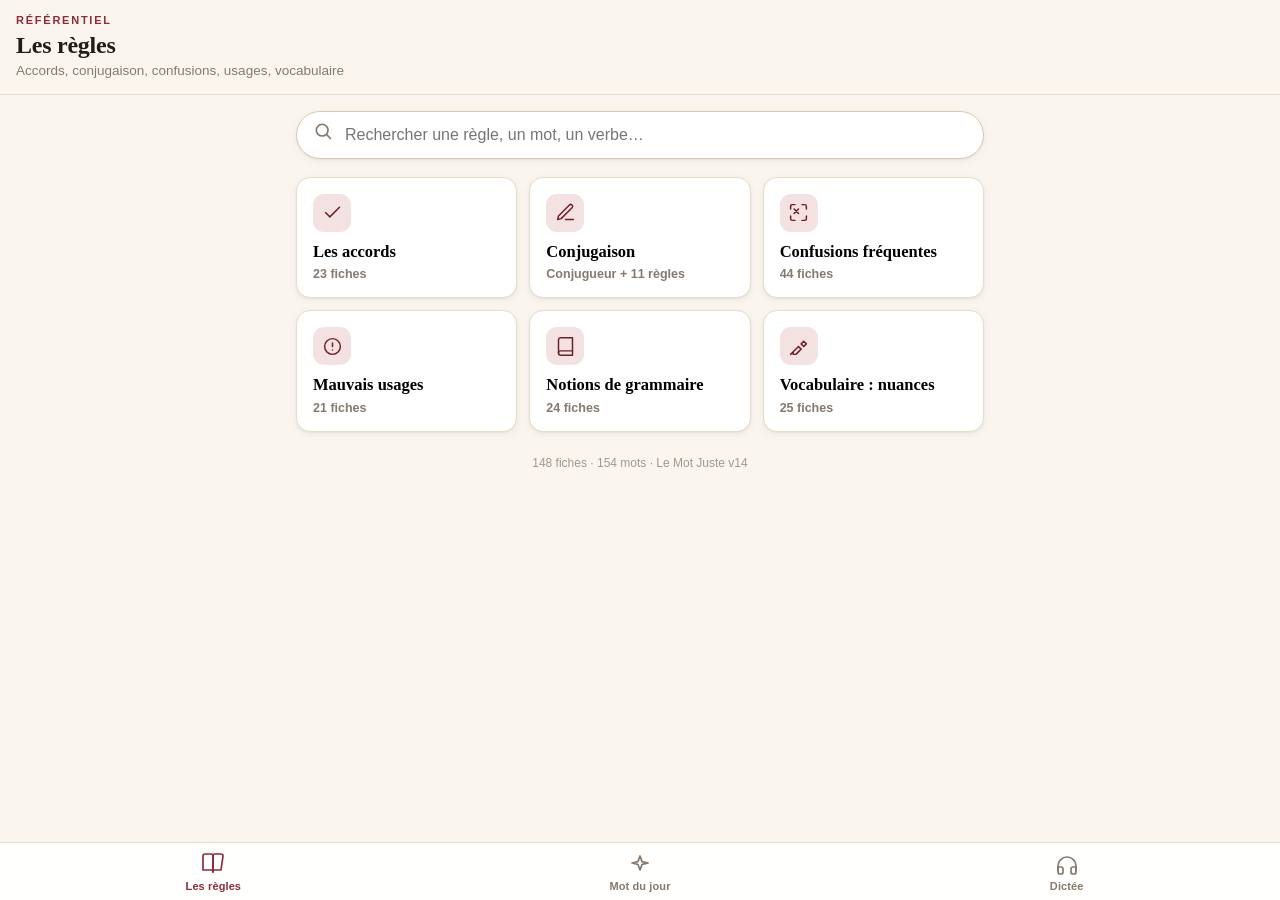
==== commit 314b467d: "Compléter les Notions de grammaire (18 → 24 fiches) Ajout de 6 notions syntaxiques du programme scol" ====
--- a/le-mot-juste-autonome.html
+++ b/le-mot-juste-autonome.html
@@ -654,7 +654,7 @@
   LMJ.util = util;
   LMJ.store = store;
   LMJ.tts = tts;
-  LMJ.VERSION = "v13";
+  LMJ.VERSION = "v14";
 })();
 
 
@@ -2274,6 +2274,79 @@
         { ok: true, texte: "C'est <em>le plus grand</em> de la classe. (superlatif)" },
       ],
       astuce: "Formes irrégulières : bon → meilleur ; mauvais → pire ; bien → mieux.",
+    },
+    {
+      id: "gr-nom",
+      titre: "Le nom",
+      resume: "Commun ou propre ; concret ou abstrait ; a un genre et un nombre.",
+      explication:
+        "<p>Le <strong>nom commun</strong> désigne une catégorie d'êtres ou de choses (un chat, une table) ; le <strong>nom propre</strong> désigne un être ou un lieu unique, avec une majuscule (Paris, Léa).</p><p>Un nom peut être <strong>concret</strong> (perceptible : une chaise) ou <strong>abstrait</strong> (une idée : la liberté). Il possède toujours un <strong>genre</strong> (masculin/féminin) et un <strong>nombre</strong> (singulier/pluriel), qu'il transmet à ses déterminants et adjectifs.</p>",
+      exemples: [
+        { ok: true, texte: "Paris (propre) ; la ville (commun)." },
+        { ok: true, texte: "un stylo (concret) ; le courage (abstrait)." },
+      ],
+      astuce: "Le nom propre garde sa majuscule même au milieu d'une phrase.",
+    },
+    {
+      id: "gr-pronoms-demonstratifs-possessifs",
+      titre: "Pronoms démonstratifs et possessifs",
+      resume: "Démonstratifs : celui, celle… Possessifs : le mien, la tienne…",
+      explication:
+        "<p>Le <strong>pronom démonstratif</strong> remplace un nom en le montrant : <em>celui, celle, ceux, celles, ceci, cela, ça, celui-ci, celle-là…</em></p><p>Le <strong>pronom possessif</strong> remplace un nom en indiquant l'appartenance : <em>le mien, la tienne, les siens, le nôtre, la vôtre, les leurs…</em></p>",
+      exemples: [
+        { ok: true, texte: "Ce livre-ci ou <em>celui-là</em> ? (démonstratif)" },
+        { ok: true, texte: "Ta valise est plus lourde que <em>la mienne</em>. (possessif)" },
+      ],
+      astuce: "Ne confondez pas avec les déterminants correspondants (ce livre / mon livre), qui accompagnent un nom au lieu de le remplacer.",
+    },
+    {
+      id: "gr-subordonnee-completive",
+      titre: "La subordonnée conjonctive complétive",
+      resume: "Introduite par « que », elle est COD du verbe de la principale.",
+      explication:
+        "<p>La <strong>complétive</strong> est une subordonnée introduite par <strong>« que »</strong> (ou une autre conjonction) qui complète le verbe de la principale, le plus souvent comme <strong>COD</strong>.</p><p>Elle diffère de la relative : elle n'a pas d'antécédent et « que » n'y a pas de fonction propre (il n'est qu'un mot introducteur).</p>",
+      exemples: [
+        { ok: true, texte: "Je pense <em>que tu as raison</em>. (COD de « pense »)" },
+        { ok: true, texte: "Il souhaite <em>que nous venions</em>." },
+      ],
+      astuce: "Si l'on peut remplacer la subordonnée par « cela » (je pense cela), c'est une complétive COD.",
+    },
+    {
+      id: "gr-subordonnees-circonstancielles",
+      titre: "Les subordonnées circonstancielles",
+      resume: "Elles précisent temps, cause, conséquence, but, condition, concession…",
+      explication:
+        "<p>Ces subordonnées jouent le rôle d'un <strong>complément circonstanciel</strong> pour toute la principale. Elles sont introduites par une conjonction de subordination selon leur sens :</p><ul><li><strong>Temps</strong> : quand, lorsque, dès que, avant que…</li><li><strong>Cause</strong> : parce que, puisque, comme…</li><li><strong>Conséquence</strong> : si bien que, de sorte que…</li><li><strong>But</strong> : pour que, afin que…</li><li><strong>Condition</strong> : si, à condition que…</li><li><strong>Concession/opposition</strong> : bien que, quoique, alors que…</li></ul>",
+      exemples: [
+        { ok: true, texte: "Il sortit <em>dès qu'il eut fini</em>. (temps)" },
+        { ok: true, texte: "Elle réussit <em>parce qu'elle avait travaillé</em>. (cause)" },
+        { ok: true, texte: "<em>Bien qu'il pleuve</em>, nous sortons. (concession)" },
+      ],
+      astuce: "Le sens de la conjonction indique directement le type de circonstance exprimée.",
+    },
+    {
+      id: "gr-discours-direct-indirect",
+      titre: "Discours direct et discours indirect",
+      resume: "Direct : on cite les paroles ; indirect : on les rapporte dans une subordonnée.",
+      explication:
+        "<p>Le <strong>discours direct</strong> rapporte les paroles telles quelles, entre guillemets, avec un verbe introducteur : « Il a dit : \"Je viendrai\" ».</p><p>Le <strong>discours indirect</strong> les intègre dans une subordonnée complétive, sans guillemets : « Il a dit qu'il viendrait ». Cela entraîne des changements de pronoms, de temps et d'indicateurs de temps/lieu (aujourd'hui → ce jour-là, ici → là).</p>",
+      exemples: [
+        { ok: true, texte: "Direct : Elle a demandé : « Que fais-tu ? »" },
+        { ok: true, texte: "Indirect : Elle a demandé ce que je faisais." },
+      ],
+      astuce: "Au discours indirect, l'interrogation directe disparaît (pas de point d'interrogation, pas d'inversion).",
+    },
+    {
+      id: "gr-ponctuation",
+      titre: "La ponctuation",
+      resume: "Point, virgule, point-virgule, deux-points… structurent la phrase et le sens.",
+      explication:
+        "<p>Le <strong>point</strong> termine une phrase déclarative ; le <strong>point d'interrogation</strong> et le <strong>point d'exclamation</strong> terminent respectivement une phrase interrogative et exclamative.</p><p>La <strong>virgule</strong> sépare des éléments de même fonction ou détache un groupe ; le <strong>point-virgule</strong> relie deux propositions proches par le sens ; les <strong>deux-points</strong> annoncent une explication, une citation ou une énumération.</p>",
+      exemples: [
+        { ok: true, texte: "Il aime les pommes, les poires et les prunes. (virgules d'énumération)" },
+        { ok: true, texte: "Elle est fatiguée : elle n'a pas dormi. (deux-points = explication)" },
+      ],
+      astuce: "Le point-virgule relie deux idées complètes et liées, sans les subordonner l'une à l'autre.",
     },
   ];
 })();
@@ -3640,6 +3713,33 @@
       { q: "Ses pas ___ dans le couloir.", options: ["raisonnaient", "résonnaient", "résonnait"], reponse: 1, n: 2, explication: "Le son qui se prolonge → « résonner »." },
       { q: "Il faut ___ avant d'agir.", options: ["résonner", "raisonner", "résonnez"], reponse: 1, n: 2, explication: "Penser logiquement → « raisonner »." },
     ],
+
+    /* ---------- Grammaire : complément (vague 2) ---------- */
+    "gr-nom": [
+      { q: "« Paris » est un nom…", options: ["commun", "propre", "abstrait"], reponse: 1, n: 1, explication: "Désigne un lieu unique, majuscule → nom propre." },
+      { q: "« le courage » est un nom…", options: ["concret", "abstrait", "propre"], reponse: 1, n: 2, explication: "Une idée, non perceptible → nom abstrait." },
+    ],
+    "gr-pronoms-demonstratifs-possessifs": [
+      { q: "« Ta valise est plus lourde que la mienne. » « la mienne » est un pronom…", options: ["démonstratif", "possessif", "personnel"], reponse: 1, n: 2, explication: "Indique l'appartenance → pronom possessif." },
+      { q: "« Prends celui-ci. » « celui-ci » est un pronom…", options: ["possessif", "démonstratif", "personnel"], reponse: 1, n: 1, explication: "Montre → pronom démonstratif." },
+    ],
+    "gr-subordonnee-completive": [
+      { q: "« Je pense que tu as raison. » La subordonnée est…", options: ["une relative", "une complétive", "une circonstancielle"], reponse: 1, n: 2, explication: "COD du verbe « pense », sans antécédent → complétive." },
+      { q: "On peut remplacer une complétive par…", options: ["« cela »", "un adjectif", "rien, jamais"], reponse: 0, n: 2, explication: "« Je pense cela » → confirme le rôle de COD." },
+    ],
+    "gr-subordonnees-circonstancielles": [
+      { q: "« Bien qu'il pleuve, nous sortons. » exprime…", options: ["la cause", "la concession", "le but"], reponse: 1, n: 2, explication: "« bien que » → opposition/concession." },
+      { q: "« Il sortit dès qu'il eut fini. » exprime…", options: ["le temps", "la conséquence", "la condition"], reponse: 0, n: 2, explication: "« dès que » → circonstancielle de temps." },
+      { q: "« Parce qu'il pleuvait » exprime…", options: ["la conséquence", "la cause", "le but"], reponse: 1, n: 1, explication: "« parce que » → cause." },
+    ],
+    "gr-discours-direct-indirect": [
+      { q: "« Il a dit : \"Je viendrai.\" » est au discours…", options: ["indirect", "direct", "complétif"], reponse: 1, n: 1, explication: "Guillemets, paroles exactes → discours direct." },
+      { q: "« Il a dit qu'il viendrait. » est au discours…", options: ["direct", "indirect", "complétif"], reponse: 1, n: 2, explication: "Intégré dans une subordonnée, sans guillemets → discours indirect." },
+    ],
+    "gr-ponctuation": [
+      { q: "Quel signe annonce une explication ou une énumération ?", options: ["la virgule", "les deux-points", "le point-virgule"], reponse: 1, n: 1, explication: "Les deux-points annoncent une explication/citation/énumération." },
+      { q: "Le point-virgule sert à…", options: ["terminer une phrase", "relier deux idées proches", "séparer des chiffres"], reponse: 1, n: 2, explication: "Il relie deux propositions complètes et liées par le sens." },
+    ],
   };
 })();
 
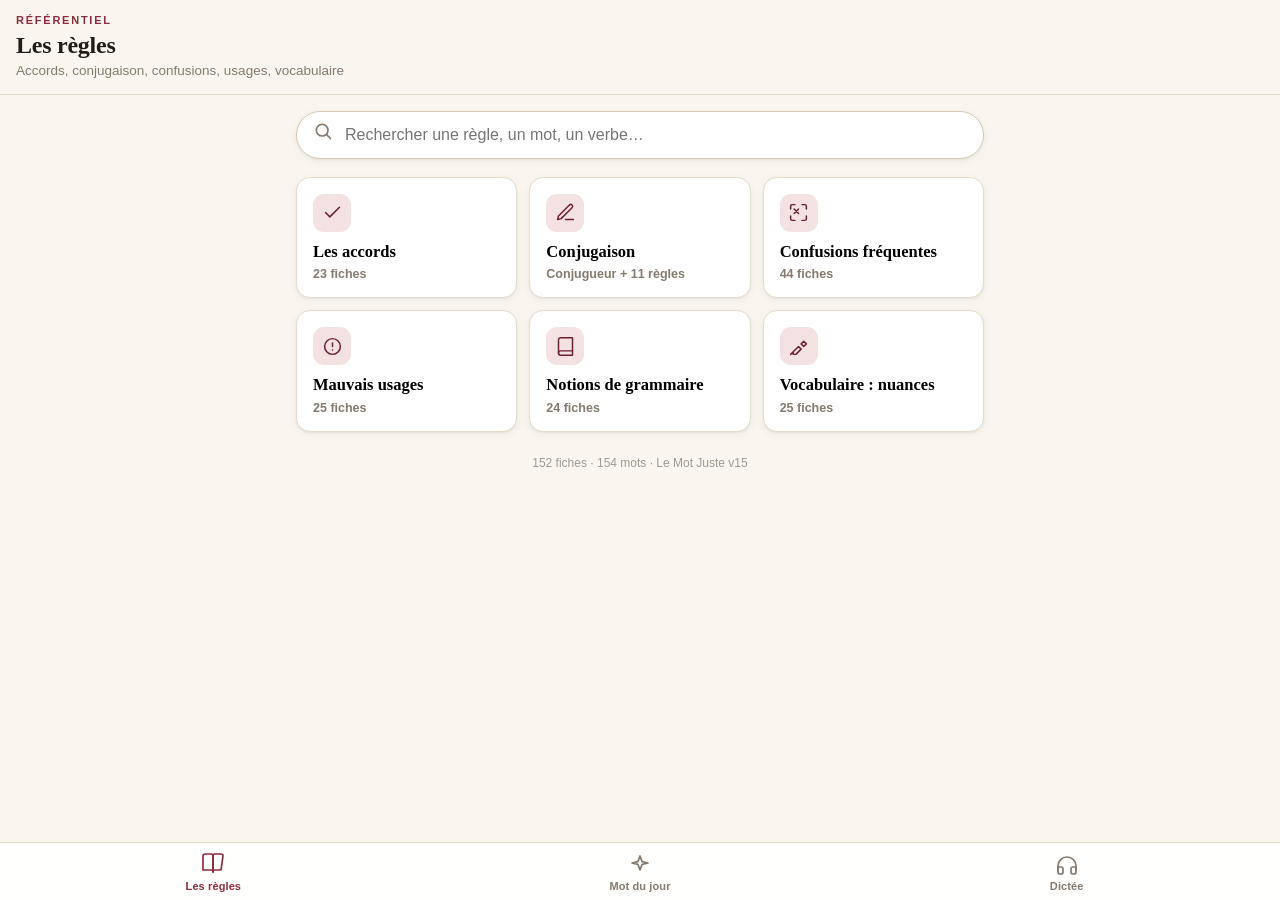
==== commit 776f3948: "Compléter les Mauvais usages (21 → 25 fiches) Ajout de 4 fautes/barbarismes vérifiés (BDL, Académie " ====
--- a/le-mot-juste-autonome.html
+++ b/le-mot-juste-autonome.html
@@ -654,7 +654,7 @@
   LMJ.util = util;
   LMJ.store = store;
   LMJ.tts = tts;
-  LMJ.VERSION = "v14";
+  LMJ.VERSION = "v15";
 })();
 
 
@@ -1797,6 +1797,51 @@
         { ok: false, texte: "Il est obnibulé par cette idée.", correction: "Il est obnubilé par cette idée." },
       ],
       astuce: "« -nu- » comme « nuage » : obnubiler.",
+    },
+    {
+      id: "mu-infarctus",
+      titre: "« infractus »",
+      resume: "Le mot correct est « infarctus ».",
+      explication:
+        "<p>« Infarctus » vient du latin <em>infarctus</em> (« farci, rempli »), à rapprocher de « farci ». La confusion avec « fracture » (comme si le cœur se brisait) donne à tort « infractus ».</p>",
+      exemples: [
+        { ok: false, texte: "Il a fait un infractus.", correction: "Il a fait un infarctus." },
+      ],
+      astuce: "Pensez à « farci » : infar-ctus, pas « infra- ».",
+    },
+    {
+      id: "mu-digression",
+      titre: "« disgression »",
+      resume: "Le mot correct est « digression ».",
+      explication:
+        "<p>« Digression » vient du latin <em>digressio</em> (« action de s'éloigner »), sans <strong>s</strong> après le <strong>di-</strong>. La confusion avec des mots en « dis- » (disjoindre, discontinuer) donne à tort « disgression ».</p>",
+      exemples: [
+        { ok: false, texte: "Faire une disgression.", correction: "Faire une digression." },
+      ],
+      astuce: "« di- » (s'éloigner), pas « dis- » : digression.",
+    },
+    {
+      id: "mu-solutionner",
+      titre: "« solutionner »",
+      resume: "L'Académie française préconise « résoudre ».",
+      explication:
+        "<p>« Solutionner » n'est pas à proprement parler fautif (il est formé régulièrement sur « solution »), mais l'<strong>Académie française</strong> le juge lourd et recommande <strong>résoudre</strong> à la place.</p>",
+      exemples: [
+        { ok: false, texte: "Il va solutionner le problème.", correction: "Il va résoudre le problème." },
+        { ok: false, texte: "Solutionner une énigme.", correction: "Résoudre une énigme." },
+      ],
+      astuce: "Préférez toujours « résoudre » : plus court et recommandé par l'Académie.",
+    },
+    {
+      id: "mu-au-temps-pour-moi",
+      titre: "« au temps pour moi » / « autant pour moi »",
+      resume: "L'Académie française retient « au temps pour moi ».",
+      explication:
+        "<p>Expression d'origine militaire : « au temps » signifiait reprendre un mouvement depuis le début après une erreur. L'<strong>Académie française</strong> retient cette orthographe conforme à l'étymologie, même si « autant pour moi » est devenu très courant.</p>",
+      exemples: [
+        { ok: true, texte: "Au temps pour moi, je me suis trompé." },
+      ],
+      astuce: "Pour admettre une erreur, l'Académie recommande « au temps pour moi ».",
     },
   ];
 })();
@@ -3740,6 +3785,20 @@
       { q: "Quel signe annonce une explication ou une énumération ?", options: ["la virgule", "les deux-points", "le point-virgule"], reponse: 1, n: 1, explication: "Les deux-points annoncent une explication/citation/énumération." },
       { q: "Le point-virgule sert à…", options: ["terminer une phrase", "relier deux idées proches", "séparer des chiffres"], reponse: 1, n: 2, explication: "Il relie deux propositions complètes et liées par le sens." },
     ],
+
+    /* ---------- Mauvais usages : complément (vague 2) ---------- */
+    "mu-infarctus": [
+      { q: "Orthographe correcte :", options: ["infractus", "infarctus", "infartus"], reponse: 1, n: 1, explication: "Vient de « farci » → « infarctus »." },
+    ],
+    "mu-digression": [
+      { q: "Orthographe correcte :", options: ["disgression", "digression", "distgression"], reponse: 1, n: 2, explication: "« di- » (s'éloigner) sans s → « digression »." },
+    ],
+    "mu-solutionner": [
+      { q: "L'Académie française recommande :", options: ["Solutionner le problème.", "Résoudre le problème.", "Solutionner problème."], reponse: 1, n: 2, explication: "« résoudre » est préféré à « solutionner »." },
+    ],
+    "mu-au-temps-pour-moi": [
+      { q: "Forme retenue par l'Académie française :", options: ["Autant pour moi.", "Au temps pour moi.", "Autant que pour moi."], reponse: 1, n: 3, explication: "Conforme à l'étymologie militaire (« au temps »)." },
+    ],
   };
 })();
 
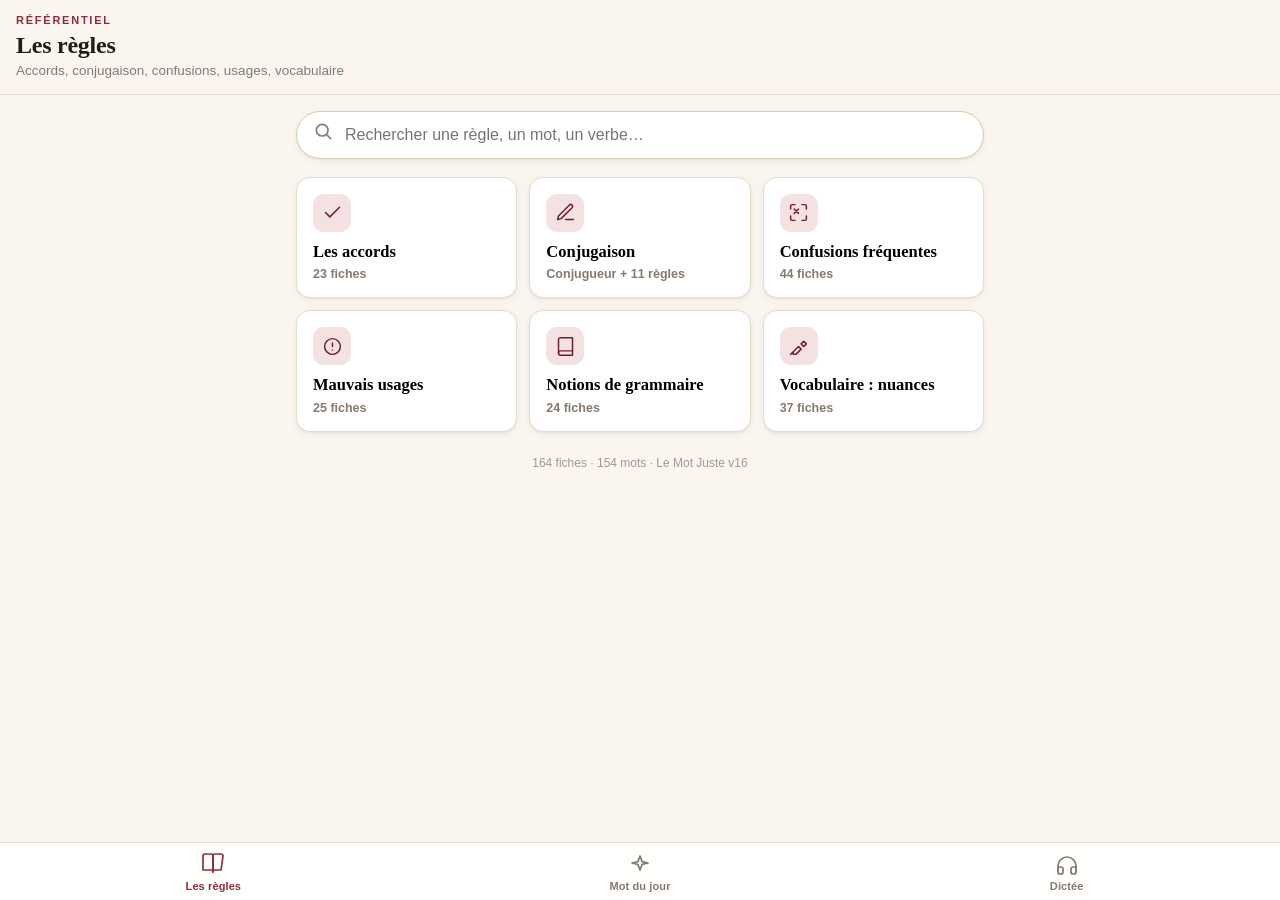
==== commit ed35e2a1: "Compléter le Vocabulaire : nuances (25 → 37 fiches) Ajout de 12 paronymes classiques vérifiés (CNRTL" ====
--- a/le-mot-juste-autonome.html
+++ b/le-mot-juste-autonome.html
@@ -654,7 +654,7 @@
   LMJ.util = util;
   LMJ.store = store;
   LMJ.tts = tts;
-  LMJ.VERSION = "v15";
+  LMJ.VERSION = "v16";
 })();
 
 
@@ -2085,6 +2085,114 @@
       entrees: [
         { mot: "habileté", sens: "adresse, dextérité, savoir-faire", exemple: "L'habileté d'un artisan." },
         { mot: "habilité", sens: "capacité légale à agir (terme de droit)", exemple: "L'habilité d'un notaire à authentifier un acte." },
+      ],
+    },
+    {
+      id: "nu-acception-acceptation",
+      titre: "Acception · Acceptation",
+      cle: "Acception = sens d'un mot ; acceptation = fait d'accepter.",
+      entrees: [
+        { mot: "acception", sens: "le sens particulier d'un mot selon le contexte", exemple: "Dans son acception courante, ce mot signifie…" },
+        { mot: "acceptation", sens: "le fait d'accepter, de donner son accord", exemple: "L'acceptation du contrat." },
+      ],
+    },
+    {
+      id: "nu-adherence-adhesion",
+      titre: "Adhérence · Adhésion",
+      cle: "Adhérence = état (coller, passif) ; adhésion = acte volontaire d'adhérer.",
+      entrees: [
+        { mot: "adhérence", sens: "état de ce qui adhère, colle à autre chose", exemple: "L'adhérence des pneus à la route." },
+        { mot: "adhésion", sens: "action volontaire de se rallier, d'adhérer à une idée ou un groupe", exemple: "Son adhésion au parti." },
+      ],
+    },
+    {
+      id: "nu-eluder-elucider",
+      titre: "Éluder · Élucider",
+      cle: "Éluder = éviter avec adresse ; élucider = rendre clair, expliquer.",
+      entrees: [
+        { mot: "éluder", sens: "éviter par adresse, se dérober à", exemple: "Éluder une question gênante." },
+        { mot: "élucider", sens: "rendre clair ce qui était obscur", exemple: "Élucider une énigme." },
+      ],
+    },
+    {
+      id: "nu-precepteur-percepteur",
+      titre: "Précepteur · Percepteur",
+      cle: "Précepteur = enseignant privé ; percepteur = fonctionnaire des impôts.",
+      entrees: [
+        { mot: "précepteur", sens: "éducateur privé engagé par une famille", exemple: "Le précepteur du jeune prince." },
+        { mot: "percepteur", sens: "fonctionnaire chargé de recouvrer les impôts", exemple: "Payer ses impôts au percepteur." },
+      ],
+    },
+    {
+      id: "nu-decade-decennie",
+      titre: "Décade · Décennie",
+      cle: "Décade = dix jours (sens propre) ; décennie = dix ans.",
+      entrees: [
+        { mot: "décade", sens: "période de dix jours ; l'emploi pour dix ans est un anglicisme critiqué", exemple: "Une décade de la Révolution (dix jours)." },
+        { mot: "décennie", sens: "période de dix ans", exemple: "La dernière décennie a changé beaucoup de choses." },
+      ],
+    },
+    {
+      id: "nu-amnistie-armistice",
+      titre: "Amnistie · Armistice",
+      cle: "Amnistie = pardon juridique (droit pénal) ; armistice = arrêt des combats (militaire).",
+      entrees: [
+        { mot: "amnistie", sens: "mesure qui efface une infraction pénale", exemple: "Une loi d'amnistie." },
+        { mot: "armistice", sens: "accord qui arrête les hostilités militaires", exemple: "L'armistice de 1918." },
+      ],
+    },
+    {
+      id: "nu-avenement-evenement",
+      titre: "Avènement · Événement",
+      cle: "Avènement = arrivée solennelle (pouvoir, ère) ; événement = fait qui se produit.",
+      entrees: [
+        { mot: "avènement", sens: "arrivée au pouvoir, début solennel d'une ère", exemple: "L'avènement d'un roi." },
+        { mot: "événement", sens: "fait notable qui se produit", exemple: "Un événement inattendu." },
+      ],
+    },
+    {
+      id: "nu-justesse-justice",
+      titre: "Justesse · Justice",
+      cle: "Justesse = exactitude ; justice = équité, institution judiciaire.",
+      entrees: [
+        { mot: "justesse", sens: "qualité de ce qui est exact, précis", exemple: "La justesse d'un raisonnement." },
+        { mot: "justice", sens: "vertu d'équité ; institution qui rend le droit", exemple: "Rendre justice ; aller en justice." },
+      ],
+    },
+    {
+      id: "nu-prolongation-prolongement",
+      titre: "Prolongation · Prolongement",
+      cle: "Prolongation = dans le temps ; prolongement = dans l'espace (ou au figuré : suite).",
+      entrees: [
+        { mot: "prolongation", sens: "allongement d'une durée", exemple: "La prolongation d'un match." },
+        { mot: "prolongement", sens: "extension dans l'espace, ou suite d'une action", exemple: "Le prolongement d'une route ; dans le prolongement de ce projet." },
+      ],
+    },
+    {
+      id: "nu-lacune-lagune",
+      titre: "Lacune · Lagune",
+      cle: "Lacune = manque, vide (abstrait) ; lagune = étendue d'eau côtière.",
+      entrees: [
+        { mot: "lacune", sens: "manque, vide dans un texte ou des connaissances", exemple: "Combler une lacune en grammaire." },
+        { mot: "lagune", sens: "étendue d'eau salée séparée de la mer par un cordon de terre", exemple: "La lagune de Venise." },
+      ],
+    },
+    {
+      id: "nu-opportun-importun",
+      titre: "Opportun · Importun",
+      cle: "Opportun = qui vient au bon moment ; importun = qui dérange.",
+      entrees: [
+        { mot: "opportun", sens: "qui convient au moment, bienvenu", exemple: "Une remarque opportune." },
+        { mot: "importun", sens: "qui dérange, indésirable", exemple: "Un visiteur importun." },
+      ],
+    },
+    {
+      id: "nu-consommer-consumer",
+      titre: "Consommer · Consumer",
+      cle: "Consommer = utiliser, acheter ; consumer = détruire par le feu ou lentement.",
+      entrees: [
+        { mot: "consommer", sens: "utiliser, acheter, manger/boire", exemple: "Consommer de l'énergie." },
+        { mot: "consumer", sens: "détruire progressivement, notamment par le feu", exemple: "Le feu consuma la forêt." },
       ],
     },
   ];
@@ -3799,6 +3907,55 @@
     "mu-au-temps-pour-moi": [
       { q: "Forme retenue par l'Académie française :", options: ["Autant pour moi.", "Au temps pour moi.", "Autant que pour moi."], reponse: 1, n: 3, explication: "Conforme à l'étymologie militaire (« au temps »)." },
     ],
+
+    /* ---------- Nuances : complément (vague 3) ---------- */
+    "nu-acception-acceptation": [
+      { q: "Dans son ___ courante, ce mot signifie autre chose.", options: ["acceptation", "acception", "accession"], reponse: 1, n: 2, explication: "Le sens d'un mot → « acception »." },
+      { q: "L'___ du contrat par les deux parties.", options: ["acception", "acceptation", "accession"], reponse: 1, n: 2, explication: "Le fait d'accepter → « acceptation »." },
+    ],
+    "nu-adherence-adhesion": [
+      { q: "L'___ des pneus à la route.", options: ["adhésion", "adhérence", "adhérance"], reponse: 1, n: 2, explication: "État de ce qui colle → « adhérence »." },
+      { q: "Son ___ au club se fit sans hésiter.", options: ["adhérence", "adhésion", "adhérance"], reponse: 1, n: 2, explication: "Acte volontaire de se rallier → « adhésion »." },
+    ],
+    "nu-eluder-elucider": [
+      { q: "Il a ___ la question gênante.", options: ["élucidé", "éludé", "élucider"], reponse: 1, n: 2, explication: "Éviter avec adresse → « éludé »." },
+      { q: "La police a fini par ___ l'affaire.", options: ["éluder", "élucider", "éludé"], reponse: 1, n: 2, explication: "Rendre clair → « élucider »." },
+    ],
+    "nu-precepteur-percepteur": [
+      { q: "Le ___ enseignait au jeune prince.", options: ["percepteur", "précepteur", "receveur"], reponse: 1, n: 2, explication: "Éducateur privé → « précepteur »." },
+      { q: "Payer ses impôts au ___.", options: ["précepteur", "percepteur", "recteur"], reponse: 1, n: 2, explication: "Fonctionnaire des impôts → « percepteur »." },
+    ],
+    "nu-decade-decennie": [
+      { q: "La dernière ___ a beaucoup changé (dix ans).", options: ["décade", "décennie", "décadence"], reponse: 1, n: 2, explication: "Dix ans → « décennie » (« décade » = dix jours au sens propre)." },
+    ],
+    "nu-amnistie-armistice": [
+      { q: "L'___ de 1918 mit fin aux combats.", options: ["amnistie", "armistice", "amnésie"], reponse: 1, n: 2, explication: "Arrêt des hostilités militaires → « armistice »." },
+      { q: "Une loi d'___ efface certaines infractions.", options: ["armistice", "amnistie", "amnésie"], reponse: 1, n: 2, explication: "Pardon juridique → « amnistie »." },
+    ],
+    "nu-avenement-evenement": [
+      { q: "L'___ d'un nouveau roi.", options: ["événement", "avènement", "avenant"], reponse: 1, n: 2, explication: "Arrivée au pouvoir → « avènement »." },
+      { q: "Un ___ inattendu bouleversa la soirée.", options: ["avènement", "événement", "avenant"], reponse: 1, n: 1, explication: "Un fait qui se produit → « événement »." },
+    ],
+    "nu-justesse-justice": [
+      { q: "La ___ de son raisonnement impressionna tous.", options: ["justice", "justesse", "justification"], reponse: 1, n: 2, explication: "Exactitude → « justesse »." },
+      { q: "Aller en ___ pour régler un litige.", options: ["justesse", "justice", "justification"], reponse: 1, n: 1, explication: "L'institution judiciaire → « justice »." },
+    ],
+    "nu-prolongation-prolongement": [
+      { q: "La ___ du match en prolongations.", options: ["prolongement", "prolongation", "prolongance"], reponse: 1, n: 2, explication: "Allongement d'une durée → « prolongation »." },
+      { q: "Le ___ de la route jusqu'au village.", options: ["prolongation", "prolongement", "prolongance"], reponse: 1, n: 2, explication: "Extension dans l'espace → « prolongement »." },
+    ],
+    "nu-lacune-lagune": [
+      { q: "Combler une ___ en grammaire.", options: ["lagune", "lacune", "lacuneuse"], reponse: 1, n: 1, explication: "Un manque, un vide → « lacune »." },
+      { q: "La ___ de Venise.", options: ["lacune", "lagune", "lacuneuse"], reponse: 1, n: 2, explication: "Étendue d'eau côtière → « lagune »." },
+    ],
+    "nu-opportun-importun": [
+      { q: "Une remarque ___, au bon moment.", options: ["importune", "opportune", "opportuniste"], reponse: 1, n: 1, explication: "Qui vient à propos → « opportune »." },
+      { q: "Un visiteur ___ qui dérange.", options: ["opportun", "importun", "opportuniste"], reponse: 1, n: 1, explication: "Qui dérange → « importun »." },
+    ],
+    "nu-consommer-consumer": [
+      { q: "___ de l'énergie.", options: ["Consumer", "Consommer", "Consumé"], reponse: 1, n: 1, explication: "Utiliser → « consommer »." },
+      { q: "Le feu ___ toute la forêt.", options: ["consomma", "consuma", "consommait"], reponse: 1, n: 2, explication: "Détruire par le feu → « consuma »." },
+    ],
   };
 })();
 
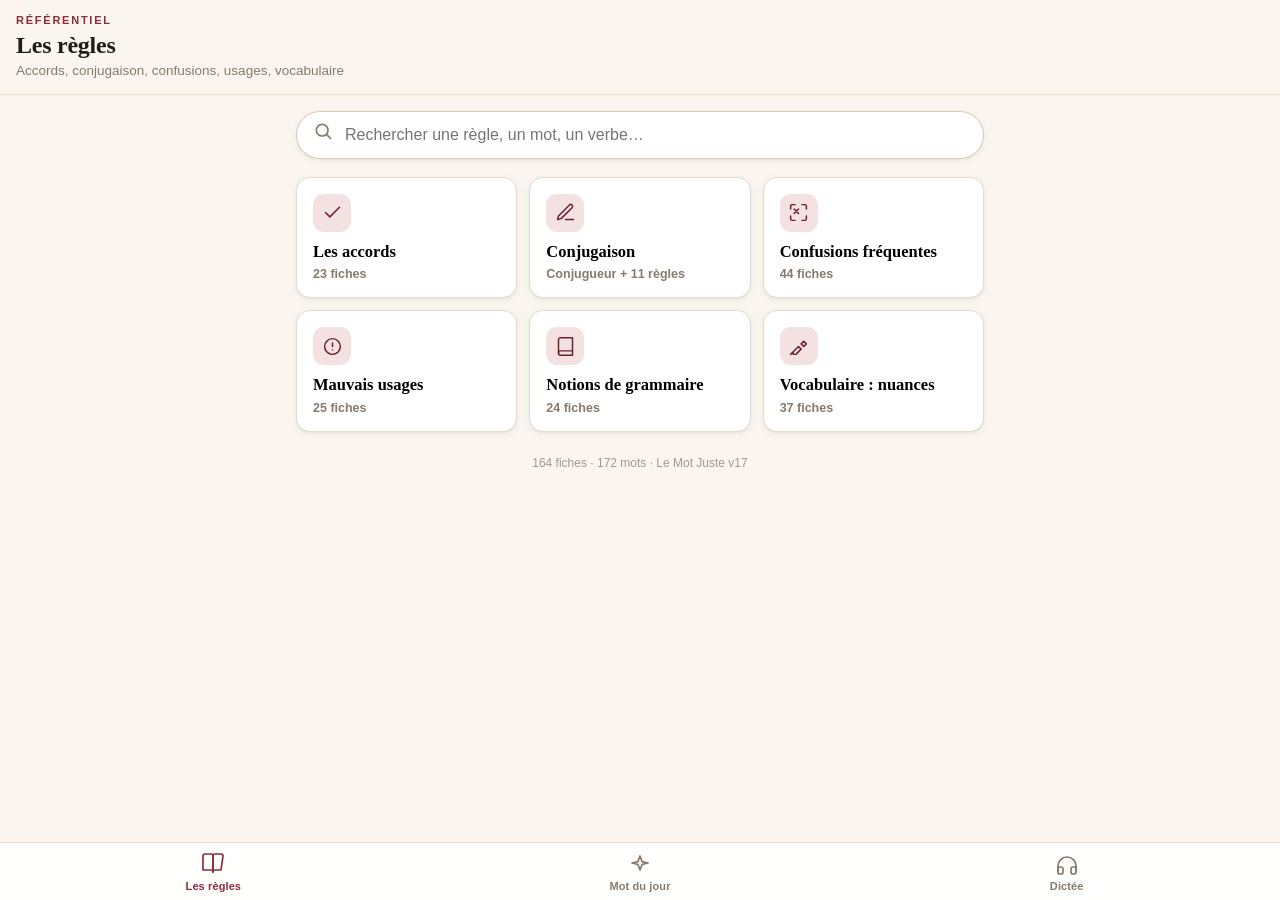
==== commit 5164ee19: "Enrichir Mot du jour et Dictées - +18 mots rares (définitions + étymologies vérifiées au CNRTL) :   " ====
--- a/le-mot-juste-autonome.html
+++ b/le-mot-juste-autonome.html
@@ -654,7 +654,7 @@
   LMJ.util = util;
   LMJ.store = store;
   LMJ.tts = tts;
-  LMJ.VERSION = "v16";
+  LMJ.VERSION = "v17";
 })();
 
 
@@ -2674,6 +2674,24 @@
     { mot: "vaticiner", nature: "verbe", registre: "littéraire", definition: "Prophétiser, prédire l'avenir à la manière d'un oracle (souvent péjoratif).", etymologie: "du latin vaticinari, de vates, « devin ».", exemples: ["Il vaticine sur la fin du monde."], synonymes: ["prophétiser", "prédire", "présager"], antonymes: [] },
     { mot: "mirifique", nature: "adjectif", registre: "soutenu", definition: "Merveilleux, étonnant (souvent avec une nuance ironique).", etymologie: "du latin mirificus, « qui fait des merveilles ».", exemples: ["Des promesses mirifiques."], synonymes: ["merveilleux", "prodigieux", "mirobolant"], antonymes: ["banal", "ordinaire"] },
     { mot: "concile", nature: "nom masculin", registre: "technique", domaine: "religion", definition: "Assemblée d'évêques statuant sur des questions de doctrine et de discipline.", etymologie: "du latin concilium, « assemblée ».", exemples: ["Le concile de Trente."], synonymes: ["synode", "assemblée"], antonymes: [] },
+    { mot: "algarade", nature: "nom féminin", registre: "soutenu", definition: "Altercation soudaine et vive avec quelqu'un.", etymologie: "de l'espagnol algarada, « incursion soudaine », de l'arabe al-ġāra.", exemples: ["Il lui fit une algarade en pleine réunion."], synonymes: ["altercation", "esclandre", "sortie"], antonymes: ["réconciliation"] },
+    { mot: "anathème", nature: "nom masculin", registre: "soutenu", definition: "Condamnation solennelle, exclusion prononcée contre une personne ou une doctrine.", etymologie: "du grec anathema, « objet voué à la malédiction », via le latin chrétien.", exemples: ["Jeter l'anathème sur ses adversaires."], synonymes: ["excommunication", "malédiction", "réprobation"], antonymes: ["bénédiction", "éloge"] },
+    { mot: "dantesque", nature: "adjectif", registre: "littéraire", definition: "Qui évoque, par son caractère grandiose et terrifiant, la Divine Comédie de Dante.", etymologie: "du nom de Dante, suffixe -esque ; attesté chez Lamartine en 1830.", exemples: ["Un spectacle dantesque.", "Des ruines d'une ampleur dantesque."], synonymes: ["effroyable", "grandiose", "apocalyptique"], antonymes: ["paisible", "anodin"] },
+    { mot: "équanimité", nature: "nom féminin", registre: "littéraire", definition: "Égalité d'âme et d'humeur en toute circonstance.", etymologie: "du latin aequanimitas, « égalité d'esprit ».", exemples: ["Il accueillit la nouvelle avec équanimité."], synonymes: ["sérénité", "calme", "impassibilité"], antonymes: ["agitation", "emportement"] },
+    { mot: "idiosyncrasie", nature: "nom féminin", registre: "soutenu", definition: "Ce qui caractérise en propre la personnalité ou la sensibilité d'un individu.", etymologie: "du grec idiosynkrasia, « tempérament particulier ».", exemples: ["Chaque écrivain a son idiosyncrasie stylistique."], synonymes: ["particularité", "singularité", "tempérament"], antonymes: ["banalité", "uniformité"] },
+    { mot: "juguler", nature: "verbe", registre: "soutenu", definition: "Arrêter le développement de quelque chose, en enrayer la progression.", etymologie: "du latin jugulare, « couper la gorge, égorger ».", exemples: ["Juguler une épidémie.", "Juguler l'inflation."], synonymes: ["enrayer", "endiguer", "réprimer"], antonymes: ["favoriser", "propager"] },
+    { mot: "mercantile", nature: "adjectif", registre: "soutenu", definition: "Relatif au commerce ; péjorativement, uniquement mû par l'appât du gain.", etymologie: "de l'italien mercantile, de mercante, « marchand ».", exemples: ["Un esprit mercantile.", "Des préoccupations purement mercantiles."], synonymes: ["commercial", "cupide", "vénal"], antonymes: ["désintéressé", "généreux"] },
+    { mot: "nimbé", nature: "adjectif", registre: "littéraire", definition: "Entouré d'un halo lumineux ; au figuré, auréolé de gloire ou de mystère.", etymologie: "de « nimbe » (cercle lumineux), du latin nimbus, « nuage ».", exemples: ["Un visage nimbé de lumière.", "Une légende nimbée de mystère."], synonymes: ["auréolé", "entouré"], antonymes: [] },
+    { mot: "paroxysme", nature: "nom masculin", registre: "soutenu", definition: "Le point le plus intense, le degré extrême d'un phénomène.", etymologie: "du grec paroxysmos, « action d'exciter, d'exacerber ».", exemples: ["La tension atteignit son paroxysme."], synonymes: ["apogée", "comble", "sommet"], antonymes: ["accalmie", "creux"] },
+    { mot: "sibyllin", nature: "adjectif", registre: "littéraire", definition: "Dont le sens est obscur et énigmatique, comme les oracles antiques.", etymologie: "du latin sibyllinus, de Sibylla, « sibylle » (prophétesse antique).", exemples: ["Une réponse sibylline.", "Des propos sibyllins."], synonymes: ["énigmatique", "hermétique", "obscur"], antonymes: ["clair", "limpide"] },
+    { mot: "tergiverser", nature: "verbe", registre: "soutenu", definition: "User de détours pour retarder une décision, éviter de se prononcer clairement.", etymologie: "du latin tergiversari, littéralement « tourner le dos ».", exemples: ["Cessez de tergiverser et répondez !"], synonymes: ["atermoyer", "hésiter", "louvoyer"], antonymes: ["trancher", "décider"] },
+    { mot: "véniel", nature: "adjectif", registre: "soutenu", definition: "Sans grande gravité, pardonnable (à l'origine, terme religieux opposé à « mortel »).", etymologie: "du latin ecclésiastique venialis, « pardonnable », de venia, « grâce ».", exemples: ["Un péché véniel.", "Une erreur vénielle, sans conséquence."], synonymes: ["pardonnable", "anodin", "bénin"], antonymes: ["grave", "impardonnable"] },
+    { mot: "ébaubi", nature: "adjectif", registre: "littéraire", definition: "Frappé d'un étonnement qui laisse interdit.", etymologie: "de l'ancien français « abaubir », d'origine incertaine.", exemples: ["Il resta ébaubi devant ce spectacle."], synonymes: ["ahuri", "abasourdi", "stupéfait"], antonymes: ["impassible", "indifférent"] },
+    { mot: "faramineux", nature: "adjectif", registre: "soutenu", definition: "Extraordinaire, prodigieux ; ou, pour une chose abstraite, excessif.", etymologie: "de l'ancien français « faramine », bête fabuleuse.", exemples: ["Un succès faramineux.", "Une somme faramineuse."], synonymes: ["prodigieux", "colossal", "exorbitant"], antonymes: ["dérisoire", "modeste"] },
+    { mot: "bigarré", nature: "adjectif", registre: "soutenu", definition: "Marqué de couleurs ou de tons variés qui tranchent entre eux ; au figuré, hétéroclite.", exemples: ["Un tissu bigarré.", "Une foule bigarrée."], synonymes: ["bariolé", "hétéroclite", "chamarré"], antonymes: ["uni", "monochrome"] },
+    { mot: "reclus", nature: "adjectif / nom", registre: "littéraire", definition: "Retiré du monde, isolé, tenu à l'écart des autres.", etymologie: "du latin recludere, qui a pris en latin tardif le sens de « enfermer ».", exemples: ["Vivre reclus dans sa maison."], synonymes: ["isolé", "confiné", "cloîtré"], antonymes: ["sociable", "mondain"] },
+    { mot: "ubuesque", nature: "adjectif", registre: "littéraire", definition: "D'un grotesque absurde et tyrannique, qui rappelle le personnage d'Ubu Roi.", etymologie: "du personnage Ubu (Alfred Jarry, 1896), suffixe -esque.", exemples: ["Une situation ubuesque.", "Une bureaucratie ubuesque."], synonymes: ["grotesque", "absurde", "burlesque"], antonymes: ["sensé", "rationnel"] },
+    { mot: "inextricable", nature: "adjectif", registre: "soutenu", definition: "Si emmêlé ou compliqué qu'on ne peut le démêler ou le résoudre.", etymologie: "du latin inextricabilis, de extricare, « débrouiller ».", exemples: ["Un écheveau inextricable.", "Une situation inextricable."], synonymes: ["embrouillé", "insoluble", "confus"], antonymes: ["simple", "limpide"] },
   ];
 })();
 
@@ -3240,6 +3258,18 @@
     {
       id: "e6", niveau: "expert", titre: "Le procès",
       texte: "Quoi qu'il eût plaidé, l'avocat ne parvint pas à convaincre les jurés que son client fût innocent. Les preuves qu'on avait recueillies l'accablaient. Bien qu'il s'en défendît, chacun pressentait que la sentence serait sévère.",
+    },
+    {
+      id: "f7", niveau: "facile", titre: "Le marché du samedi",
+      texte: "Chaque samedi, mes parents vont au marché du village. Ils achètent des légumes frais et du pain chaud. Je les accompagne parfois avec mon petit frère. Nous rentrons toujours les bras chargés.",
+    },
+    {
+      id: "i7", niveau: "intermediaire", titre: "La panne",
+      texte: "La voiture qu'ils avaient louée tomba en panne au milieu de la route. Ils durent attendre, sous une pluie battante, l'arrivée d'un dépanneur. Personne n'avait emporté de parapluie ce jour-là. Malgré tout, ils gardèrent leur bonne humeur.",
+    },
+    {
+      id: "e7", niveau: "expert", titre: "La lettre retrouvée",
+      texte: "Il eût fallu qu'elle détruisît cette lettre avant que quiconque ne la découvrît. Les mots qu'elle y avait tracés, jadis pleins d'espérance, semblaient désormais dérisoires. Elle se demanda longtemps si elle eût agi autrement, connaissant ce qu'elle savait à présent.",
     },
   ];
 
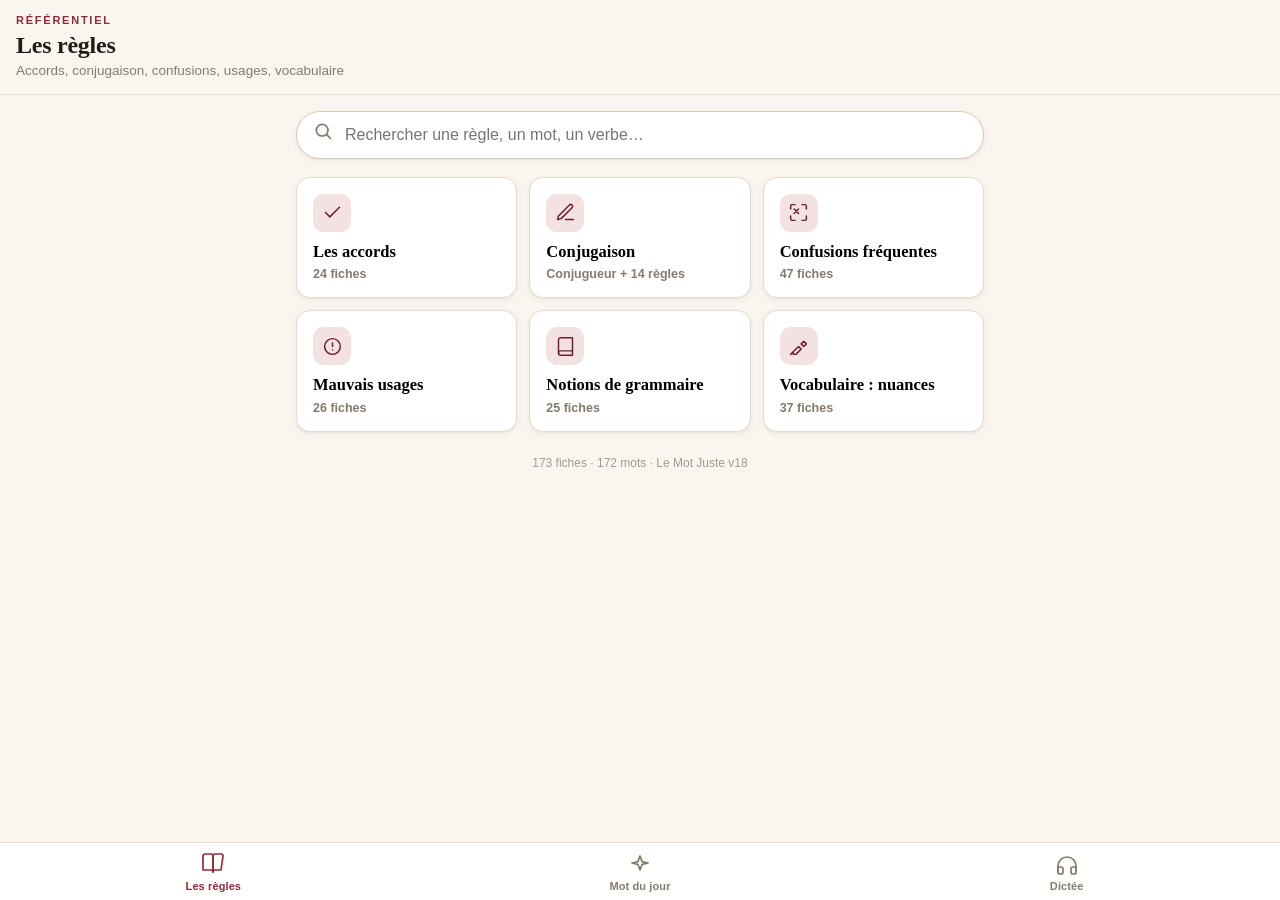
==== commit dc4304e9: "Corrige les verbes pronominaux (bug) + complète le corpus (audit) BUG CORRIGÉ : conjugue("se laver")" ====
--- a/le-mot-juste-autonome.html
+++ b/le-mot-juste-autonome.html
@@ -654,7 +654,7 @@
   LMJ.util = util;
   LMJ.store = store;
   LMJ.tts = tts;
-  LMJ.VERSION = "v17";
+  LMJ.VERSION = "v18";
 })();
 
 
@@ -968,6 +968,19 @@
       ],
       astuce: "Si le mot modifie le verbe (et non un nom), il reste invariable.",
     },
+    {
+      id: "acc-genre-des-noms",
+      titre: "Le genre des noms (pièges fréquents)",
+      resume: "Certains noms ont un genre trompeur, à connaître par cœur.",
+      explication:
+        "<p>Le genre d'un nom ne se devine pas toujours à sa terminaison. Quelques noms fréquemment mal genrés : <strong>une</strong> échappatoire, <strong>une</strong> oasis, <strong>une</strong> orbite, <strong>un</strong> pétale, <strong>un</strong> tentacule (malgré son -e final), <strong>un</strong> armistice, <strong>un</strong> exode, <strong>un</strong> astérisque.</p><p>Cas particulier : <em>amour, délice, orgue</em> sont <strong>masculins au singulier</strong> et s'emploient souvent au <strong>féminin au pluriel</strong> dans un registre littéraire (de grandes amours ; des délices infinies), mais restent couramment masculins au pluriel dans l'usage courant.</p>",
+      exemples: [
+        { ok: true, texte: "Une échappatoire habile ; une vaste oasis." },
+        { ok: true, texte: "Un pétale de rose ; les tentacules du poulpe." },
+        { ok: false, texte: "<em>Un</em> échappatoire", correction: "Une échappatoire" },
+      ],
+      astuce: "En cas de doute, un dictionnaire tranche vite : mieux vaut vérifier que de généraliser depuis la terminaison.",
+    },
   ];
 
   LMJ.data.conjugaisonRegles = [
@@ -1108,6 +1121,42 @@
         { ok: false, texte: "je <em>mangerais</em> demain", correction: "je mangerai demain (futur, sans s)" },
       ],
       astuce: "Attention à ne pas confondre avec le conditionnel (-rais).",
+    },
+    {
+      id: "conj-futur-proche-passe-recent",
+      titre: "Futur proche et passé récent",
+      resume: "Aller + infinitif (futur proche) ; venir de + infinitif (passé récent).",
+      explication:
+        "<p>Le <strong>futur proche</strong> se forme avec <em>aller</em> conjugué au présent + <strong>infinitif</strong> ; il exprime une action sur le point de se produire.</p><p>Le <strong>passé récent</strong> se forme avec <em>venir</em> conjugué au présent + <strong>de</strong> + <strong>infinitif</strong> ; il exprime une action qui vient tout juste de se produire.</p>",
+      exemples: [
+        { ok: true, texte: "Je <em>vais partir</em> dans cinq minutes. (futur proche)" },
+        { ok: true, texte: "Il <em>vient d'arriver</em>. (passé récent)" },
+      ],
+      astuce: "« aller » + infinitif regarde vers l'avenir ; « venir de » + infinitif regarde vers le passé immédiat.",
+    },
+    {
+      id: "conj-concordance-des-temps",
+      titre: "La concordance des temps",
+      resume: "Le temps de la subordonnée dépend du temps de la principale.",
+      explication:
+        "<p>Dans le discours indirect ou après certaines subordonnées, le temps du verbe subordonné dépend du temps de la principale : si la principale est au <strong>passé</strong>, le présent devient <strong>imparfait</strong>, le futur devient <strong>conditionnel présent</strong>, le passé composé devient <strong>plus-que-parfait</strong>.</p>",
+      exemples: [
+        { ok: true, texte: "Il dit qu'il <em>vient</em>. → Il a dit qu'il <em>venait</em>." },
+        { ok: true, texte: "Elle pense qu'il <em>viendra</em>. → Elle pensait qu'il <em>viendrait</em>." },
+      ],
+      astuce: "Principale au passé → on « recule » le temps de la subordonnée d'un cran.",
+    },
+    {
+      id: "conj-valeurs-conditionnel",
+      titre: "Les valeurs du conditionnel",
+      resume: "Hypothèse, futur du passé, information non confirmée, politesse.",
+      explication:
+        "<p>Le conditionnel présent exprime :</p><ul><li>une <strong>hypothèse</strong> soumise à condition : « Si j'avais le temps, je <em>viendrais</em>. »</li><li>le <strong>futur dans le passé</strong> : « Il m'a dit qu'il <em>viendrait</em>. »</li><li>une <strong>information non confirmée</strong> (style journalistique) : « Le suspect <em>serait</em> en fuite. »</li><li>la <strong>politesse</strong> ou l'atténuation : « Je <em>voudrais</em> un café. »</li></ul>",
+      exemples: [
+        { ok: true, texte: "Si tu venais, nous <em>serions</em> plus nombreux. (hypothèse)" },
+        { ok: true, texte: "Selon les témoins, l'incendie <em>aurait</em> démarré vers minuit. (info non confirmée)" },
+      ],
+      astuce: "Ne pas confondre avec le futur simple : le conditionnel dépend toujours d'une condition, réelle ou implicite.",
     },
   ];
 })();
@@ -1541,6 +1590,35 @@
       ],
       astuce: "« résonner » = un son (comme « sonner ») ; « raisonner » = la pensée (comme « raison »).",
     },
+    {
+      id: "conf-pause-pose",
+      titre: "pause / pose",
+      entrees: [
+        { mot: "pause", nature: "nom féminin", sens: "un arrêt, une interruption", exemple: "Faire une pause." },
+        { mot: "pose", nature: "nom féminin / verbe poser", sens: "position du corps ; ou « il pose »", exemple: "Garder la pose. Il pose sa valise." },
+      ],
+      astuce: "« pause » = arrêt (comme « faire une pause café ») ; « pose » vient de « poser ».",
+    },
+    {
+      id: "conf-sceau-seau-saut-sot",
+      titre: "sceau / seau / saut / sot",
+      entrees: [
+        { mot: "sceau", nature: "nom masculin", sens: "cachet officiel", exemple: "Le sceau de l'État." },
+        { mot: "seau", nature: "nom masculin", sens: "récipient à anse", exemple: "Un seau d'eau." },
+        { mot: "saut", nature: "nom masculin", sens: "bond, action de sauter", exemple: "Un saut en hauteur." },
+        { mot: "sot", nature: "adjectif / nom", sens: "stupide, sans esprit", exemple: "Une remarque sotte." },
+      ],
+      astuce: "« sceau » (cachet) contient « sc » comme dans « inscription » officielle.",
+    },
+    {
+      id: "conf-cygne-signe",
+      titre: "cygne / signe",
+      entrees: [
+        { mot: "cygne", nature: "nom masculin", sens: "l'oiseau blanc", exemple: "Un cygne glisse sur l'étang." },
+        { mot: "signe", nature: "nom masculin", sens: "marque, indice, geste", exemple: "Faire signe de la main." },
+      ],
+      astuce: "« cygne » (l'oiseau) partage son y avec « olympique » ; « signe » vient de « signaler ».",
+    },
   ];
 })();
 
@@ -1843,6 +1921,18 @@
       ],
       astuce: "Pour admettre une erreur, l'Académie recommande « au temps pour moi ».",
     },
+    {
+      id: "mu-cela-dit-ceci-dit",
+      titre: "« ceci dit » / « cela dit »",
+      resume: "L'Académie française recommande « cela dit ».",
+      explication:
+        "<p>« Ceci » annonce ce qui va suivre ; « cela » reprend ce qui vient d'être dit. Comme l'expression renvoie à des propos déjà énoncés, l'<strong>Académie française</strong> recommande <strong>cela dit</strong>. « Ceci dit » est toutefois passé dans l'usage courant.</p>",
+      exemples: [
+        { ok: true, texte: "Cela dit, je reste prudent." },
+        { ok: false, texte: "Ceci dit, je reste prudent.", correction: "Cela dit, je reste prudent." },
+      ],
+      astuce: "« ceci » annonce, « cela » reprend : pour revenir sur ce qui précède, « cela dit ».",
+    },
   ];
 })();
 
@@ -2500,6 +2590,17 @@
         { ok: true, texte: "Elle est fatiguée : elle n'a pas dormi. (deux-points = explication)" },
       ],
       astuce: "Le point-virgule relie deux idées complètes et liées, sans les subordonner l'une à l'autre.",
+    },
+    {
+      id: "gr-niveaux-de-langue",
+      titre: "Les niveaux de langue",
+      resume: "Soutenu, courant, familier : trois registres à adapter selon la situation.",
+      explication:
+        "<p>Le <strong>niveau soutenu</strong> (ou littéraire) s'emploie à l'écrit formel, dans la littérature ; vocabulaire recherché, syntaxe travaillée.</p><p>Le <strong>niveau courant</strong> est neutre, celui de la communication quotidienne standard.</p><p>Le <strong>niveau familier</strong> s'utilise entre proches, à l'oral ; il tolère des raccourcis et un vocabulaire relâché, à éviter à l'écrit formel.</p>",
+      exemples: [
+        { ok: true, texte: "Je n'ai pas d'argent. (courant) — Je suis démuni. (soutenu) — J'ai pas un rond. (familier)" },
+      ],
+      astuce: "Un même mot rare peut appartenir au registre soutenu : c'est justement ce que travaille l'onglet « Mot du jour ».",
     },
   ];
 })();
@@ -3096,6 +3197,26 @@
       futStem: "prédir", ps: ["préd", "i"], subj: ["prédis", "prédis"],
       ppr: "prédisant", pp: "prédit",
     },
+    repentir: {
+      // N'existe qu'à la forme pronominale (se repentir) ; formes vérifiées.
+      g: 3, aux: "etre",
+      pres: ["repens", "repens", "repent", "repentons", "repentez", "repentent"],
+      futStem: "repentir", ps: ["repent", "i"], subj: ["repent", "repent"],
+      ppr: "repentant", pp: "repenti",
+    },
+    taire: {
+      g: 3, aux: "avoir",
+      pres: ["tais", "tais", "tait", "taisons", "taisez", "taisent"],
+      futStem: "tair", ps: ["t", "u"], subj: ["tais", "tais"],
+      ppr: "taisant", pp: "tu",
+    },
+    prévaloir: {
+      g: 3, aux: "avoir",
+      pres: ["prévaux", "prévaux", "prévaut", "prévalons", "prévalez", "prévalent"],
+      futStem: "prévaudr", ps: ["préval", "u"], subj: ["préval", "préval"],
+      // Exception vérifiée : subjonctif présent en -e (que je prévale), pas -ille comme « valoir ».
+      ppr: "prévalant", pp: "prévalu",
+    },
     asseoir: {
       g: 3, aux: "avoir",
       pres: ["assieds", "assieds", "assied", "asseyons", "asseyez", "asseyent"],
@@ -3896,6 +4017,19 @@
       { q: "Ses pas ___ dans le couloir.", options: ["raisonnaient", "résonnaient", "résonnait"], reponse: 1, n: 2, explication: "Le son qui se prolonge → « résonner »." },
       { q: "Il faut ___ avant d'agir.", options: ["résonner", "raisonner", "résonnez"], reponse: 1, n: 2, explication: "Penser logiquement → « raisonner »." },
     ],
+    "conf-pause-pose": [
+      { q: "Faire une ___ café.", options: ["pose", "pause", "posse"], reponse: 1, n: 1, explication: "Un arrêt → « pause »." },
+      { q: "Garder la ___ pour la photo.", options: ["pause", "pose", "posse"], reponse: 1, n: 2, explication: "Position du corps → « pose »." },
+    ],
+    "conf-sceau-seau-saut-sot": [
+      { q: "Un ___ d'eau pour arroser.", options: ["sceau", "seau", "saut"], reponse: 1, n: 1, explication: "Le récipient → « seau »." },
+      { q: "Le ___ de l'État sur le document.", options: ["seau", "sceau", "sot"], reponse: 1, n: 2, explication: "Le cachet officiel → « sceau »." },
+      { q: "Un ___ en hauteur.", options: ["sceau", "saut", "sot"], reponse: 1, n: 1, explication: "L'action de sauter → « saut »." },
+    ],
+    "conf-cygne-signe": [
+      { q: "Un ___ blanc glisse sur l'étang.", options: ["signe", "cygne", "cignes"], reponse: 1, n: 1, explication: "L'oiseau → « cygne »." },
+      { q: "Faire ___ de la main.", options: ["cygne", "signe", "cignes"], reponse: 1, n: 1, explication: "Un geste, un indice → « signe »." },
+    ],
 
     /* ---------- Grammaire : complément (vague 2) ---------- */
     "gr-nom": [
@@ -3923,6 +4057,10 @@
       { q: "Quel signe annonce une explication ou une énumération ?", options: ["la virgule", "les deux-points", "le point-virgule"], reponse: 1, n: 1, explication: "Les deux-points annoncent une explication/citation/énumération." },
       { q: "Le point-virgule sert à…", options: ["terminer une phrase", "relier deux idées proches", "séparer des chiffres"], reponse: 1, n: 2, explication: "Il relie deux propositions complètes et liées par le sens." },
     ],
+    "gr-niveaux-de-langue": [
+      { q: "« J'ai pas un rond » relève du registre…", options: ["soutenu", "familier", "courant"], reponse: 1, n: 1, explication: "Vocabulaire relâché, oral entre proches → familier." },
+      { q: "« Je suis démuni » relève du registre…", options: ["familier", "soutenu", "courant"], reponse: 1, n: 2, explication: "Vocabulaire recherché → soutenu." },
+    ],
 
     /* ---------- Mauvais usages : complément (vague 2) ---------- */
     "mu-infarctus": [
@@ -3936,6 +4074,9 @@
     ],
     "mu-au-temps-pour-moi": [
       { q: "Forme retenue par l'Académie française :", options: ["Autant pour moi.", "Au temps pour moi.", "Autant que pour moi."], reponse: 1, n: 3, explication: "Conforme à l'étymologie militaire (« au temps »)." },
+    ],
+    "mu-cela-dit-ceci-dit": [
+      { q: "Forme recommandée par l'Académie française :", options: ["Ceci dit,", "Cela dit,", "Cela dis,"], reponse: 1, n: 2, explication: "« cela » reprend ce qui précède → « cela dit »." },
     ],
 
     /* ---------- Nuances : complément (vague 3) ---------- */
@@ -3985,6 +4126,26 @@
     "nu-consommer-consumer": [
       { q: "___ de l'énergie.", options: ["Consumer", "Consommer", "Consumé"], reponse: 1, n: 1, explication: "Utiliser → « consommer »." },
       { q: "Le feu ___ toute la forêt.", options: ["consomma", "consuma", "consommait"], reponse: 1, n: 2, explication: "Détruire par le feu → « consuma »." },
+    ],
+
+    /* ---------- Ajouts (audit corpus) ---------- */
+    "conj-futur-proche-passe-recent": [
+      { q: "Je ___ partir dans cinq minutes.", options: ["viens de", "vais", "venais de"], reponse: 1, n: 1, explication: "Futur proche → « aller » + infinitif." },
+      { q: "Il ___ arriver à l'instant.", options: ["va", "vient d'", "allait"], reponse: 1, n: 1, explication: "Passé récent → « venir de » + infinitif." },
+    ],
+    "conj-concordance-des-temps": [
+      { q: "Il a dit qu'il ___ (venir, présent → passé).", options: ["vient", "venait", "viendra"], reponse: 1, n: 2, explication: "Principale au passé → présent devient imparfait." },
+      { q: "Elle pensait qu'il ___ (futur → passé).", options: ["viendra", "viendrait", "vient"], reponse: 1, n: 3, explication: "Principale au passé → futur devient conditionnel présent." },
+    ],
+    "conj-valeurs-conditionnel": [
+      { q: "« Le suspect ___ en fuite. » (information non confirmée)", options: ["est", "serait", "sera"], reponse: 1, n: 2, explication: "Information non confirmée → conditionnel." },
+      { q: "« Il m'a dit qu'il ___. » (futur du passé)", options: ["viendra", "viendrait", "vient"], reponse: 1, n: 2, explication: "Futur dans le passé → conditionnel présent." },
+      { q: "« Je ___ un café, s'il vous plaît. » (politesse)", options: ["veux", "voudrais", "voudrai"], reponse: 1, n: 1, explication: "Formule de politesse → conditionnel." },
+    ],
+    "acc-genre-des-noms": [
+      { q: "___ échappatoire habile.", options: ["Un", "Une", "Des"], reponse: 1, n: 2, explication: "« échappatoire » est féminin." },
+      { q: "___ tentacule du poulpe.", options: ["La", "Le", "Les (pluriel seulement)"], reponse: 1, n: 2, explication: "« tentacule » est masculin malgré son -e final." },
+      { q: "___ oasis en plein désert.", options: ["Un", "Une", "Le"], reponse: 1, n: 2, explication: "« oasis » est féminin." },
     ],
   };
 })();
@@ -4113,6 +4274,14 @@
       "<p>Il précise le sens d'un nom et est le plus souvent introduit par une préposition (de, à, en, pour, sans…). Il peut indiquer la matière (une bague <em>en or</em>), la possession (le livre <em>de Marie</em>), l'usage (une salle <em>de sport</em>) ou le contenu (une tasse <em>de thé</em>).</p>",
     "gr-degres-adjectif":
       "<p><strong>Comparatif</strong> : supériorité (plus… que), infériorité (moins… que), égalité (aussi… que). <strong>Superlatif</strong> : relatif (le / la / les plus…, le moins…) ou absolu (très, fort, extrêmement…).</p><p>Formes irrégulières : bon → meilleur / le meilleur ; mauvais → pire ; petit → moindre ; bien → mieux.</p>",
+    "conj-futur-proche-passe-recent":
+      "<p>Ces périphrases verbales sont très employées à l'oral et à l'écrit courant, en alternative aux temps simples.</p><p>Le futur proche insiste sur l'imminence (« le train va partir ») ; le passé récent insiste sur la fraîcheur de l'action (« il vient de partir »). On peut les combiner avec « être en train de » pour le présent progressif (« il est en train de partir »), une tournure similaire mais non temporelle.</p>",
+    "conj-concordance-des-temps":
+      "<p>Tableau de correspondance (principale au passé) : présent → imparfait ; passé composé → plus-que-parfait ; futur simple → conditionnel présent ; futur antérieur → conditionnel passé.</p><p>Si la principale est au présent ou au futur, aucun changement n'est nécessaire dans la subordonnée.</p>",
+    "conj-valeurs-conditionnel":
+      "<p>Le conditionnel n'est pas un temps du futur : c'est un mode à part entière, qui présente l'action comme dépendante d'une condition (réelle, hypothétique, ou seulement implicite comme dans la politesse).</p><p>On le trouve aussi dans l'expression du souhait ou du regret irréel : « J'aimerais tant le revoir » ; « On aurait dit qu'il pleuvait » (comparaison irréelle).</p>",
+    "acc-genre-des-noms":
+      "<p>D'autres noms au genre parfois hésitant : un exode, un obélisque, un ovule (masculin, souvent confondu), une steppe, une ecchymose, un incendie, un pétale, un hémisphère.</p><p>Pour les mots composés « amour, délice, orgue », l'usage littéraire (féminin pluriel) reste minoritaire aujourd'hui : le masculin pluriel est largement accepté dans la langue courante, y compris par l'Académie française qui n'y voit plus une faute.</p>",
   };
 })();
 
@@ -4391,7 +4560,9 @@
     sourire: "rire", déplaire: "plaire", complaire: "plaire",
     rasseoir: "asseoir", revoir: "voir", entrevoir: "voir",
     extraire: "traire", soustraire: "traire", distraire: "traire", abstraire: "traire",
-    circonvenir: "venir", contrevenir: "venir",
+    circonvenir: "venir", contrevenir: "venir", souvenir: "venir",
+    équivaloir: "valoir", revaloir: "valoir",
+    enfuir: "fuir", abstenir: "tenir",
   };
 
   // Verbes défectifs non couverts (formes trop limitées ou incertaines pour un
@@ -4416,11 +4587,83 @@
   }
 
   /* =====================================================================
+     Verbes pronominaux (se/s' + verbe)
+     Reconjugue le verbe de base avec le pronom réfléchi correct par
+     personne (élision devant voyelle) et l'auxiliaire être, obligatoire
+     pour tout verbe pronominal.
+     ===================================================================== */
+  const REFL = ["me", "te", "se", "nous", "vous", "se"];
+  const REFL_TONIQUE = ["toi", "nous", "vous"]; // pour l'impératif affirmatif (tu/nous/vous)
+
+  function elideRefl(pron, form) {
+    if (form == null) return null;
+    const voyelle = /^[aàâeéèêiîïoôuùûyh]/i.test(form);
+    if (voyelle && pron !== "nous" && pron !== "vous") return pron.charAt(0) + "'" + form;
+    return pron + " " + form;
+  }
+  function prependRefl(forms) {
+    if (!forms) return forms;
+    return forms.map((f, i) => elideRefl(REFL[i], f));
+  }
+
+  function buildPronominal(raw, baseConj) {
+    const pp = baseConj.participePasse;
+    const comp = compound("etre", pp);
+    const imper = baseConj.imperatif.present
+      ? baseConj.imperatif.present.map((f, i) => (f == null ? null : f + "-" + REFL_TONIQUE[i]))
+      : null;
+    return {
+      disponible: true,
+      infinitif: raw,
+      groupe: baseConj.groupe,
+      irregulier: baseConj.irregulier,
+      impersonnel: false,
+      pronominal: true,
+      aux: "etre",
+      participePresent: baseConj.participePresent ? "se " + baseConj.participePresent : null,
+      participePasse: pp,
+      indicatif: {
+        present: prependRefl(baseConj.indicatif.present),
+        imparfait: prependRefl(baseConj.indicatif.imparfait),
+        passeSimple: prependRefl(baseConj.indicatif.passeSimple),
+        futurSimple: prependRefl(baseConj.indicatif.futurSimple),
+        passeCompose: prependRefl(comp.passeCompose),
+        plusQueParfait: prependRefl(comp.plusQueParfait),
+        passeAnterieur: prependRefl(comp.passeAnterieur),
+        futurAnterieur: prependRefl(comp.futurAnterieur),
+      },
+      conditionnel: {
+        present: prependRefl(baseConj.conditionnel.present),
+        passe: prependRefl(comp.conditionnelPasse),
+      },
+      subjonctif: {
+        present: prependRefl(baseConj.subjonctif.present),
+        imparfait: prependRefl(baseConj.subjonctif.imparfait),
+        passe: prependRefl(comp.subjonctifPasse),
+        plusQueParfait: prependRefl(comp.subjonctifPlusQueParfait),
+      },
+      imperatif: { present: imper, passe: null },
+    };
+  }
+
+  /* =====================================================================
      Point d'entrée
      ===================================================================== */
   function conjugue(input) {
     if (!input) return { disponible: false, infinitif: "" };
     let inf = String(input).trim().toLowerCase();
+
+    // Verbe pronominal (se laver, s'apercevoir…) : on isole le verbe de base,
+    // on le conjugue normalement, puis on réapplique le bon pronom réfléchi
+    // par personne et l'auxiliaire être (obligatoire pour un pronominal).
+    const pronSpace = inf.match(/^se\s+(.+)$/);
+    const pronElide = !pronSpace && inf.match(/^s['’]\s*(.+)$/);
+    if (pronSpace || pronElide) {
+      const base = (pronSpace || pronElide)[1].trim();
+      const baseConj = conjugue(base);
+      if (!baseConj.disponible) return { disponible: false, infinitif: inf };
+      return buildPronominal(inf, baseConj);
+    }
 
     // Verbe irrégulier connu (avec ou sans accents saisis)
     let irr = V[inf];
@@ -4542,7 +4785,11 @@
     // Vague suivante (verbes en -oir et famille traire, vérifiés)
     "asseoir", "rasseoir", "pourvoir", "prévoir", "revoir", "entrevoir",
     "traire", "extraire", "soustraire", "distraire", "abstraire",
-    "circonvenir", "contrevenir",
+    "circonvenir", "contrevenir", "taire", "prévaloir", "équivaloir", "revaloir",
+    // Verbes pronominaux courants (le moteur reconjugue avec le bon pronom + être)
+    "se laver", "se lever", "s'habiller", "se promener", "se souvenir",
+    "s'apercevoir", "s'enfuir", "se méfier", "se moquer", "s'évanouir",
+    "se taire", "se prévaloir", "s'abstenir", "se repentir",
   ];
 
   LMJ.conjugue = conjugue;
@@ -4883,9 +5130,11 @@
         el("span", { class: "chip accent", text: grpLabel }),
         el("span", { class: "chip", text: "auxiliaire " + (c.aux === "etre" ? "être" : "avoir") }),
         c.irregulier ? el("span", { class: "chip gold", text: "irrégulier" }) : null,
+        c.pronominal ? el("span", { class: "chip gold", text: "pronominal" }) : null,
       ]),
       el("div", { class: "muted", style: { marginTop: "8px", fontSize: "14.5px" }, html: `Participe présent : <strong>${util.escape(c.participePresent || "—")}</strong> · Participe passé : <strong>${util.escape(c.participePasse)}</strong> · Gérondif : <strong>en ${util.escape(c.participePresent || "—")}</strong>` }),
-      c.aux === "etre" ? el("div", { class: "note", style: { marginTop: "10px" }, text: "Auxiliaire être : aux temps composés, le participe s'accorde avec le sujet." }) : null,
+      c.pronominal ? el("div", { class: "note", style: { marginTop: "10px" }, text: "Verbe pronominal : auxiliaire être obligatoire. L'accord du participe passé suit une règle particulière — voir la fiche « Participe passé des verbes pronominaux »." })
+        : c.aux === "etre" ? el("div", { class: "note", style: { marginTop: "10px" }, text: "Auxiliaire être : aux temps composés, le participe s'accorde avec le sujet." }) : null,
     ]));
     const modes = [
       { nom: "Indicatif", mode: "ind", temps: [["Présent", c.indicatif.present], ["Passé composé", c.indicatif.passeCompose], ["Imparfait", c.indicatif.imparfait], ["Plus-que-parfait", c.indicatif.plusQueParfait], ["Passé simple", c.indicatif.passeSimple], ["Passé antérieur", c.indicatif.passeAnterieur], ["Futur simple", c.indicatif.futurSimple], ["Futur antérieur", c.indicatif.futurAnterieur]] },
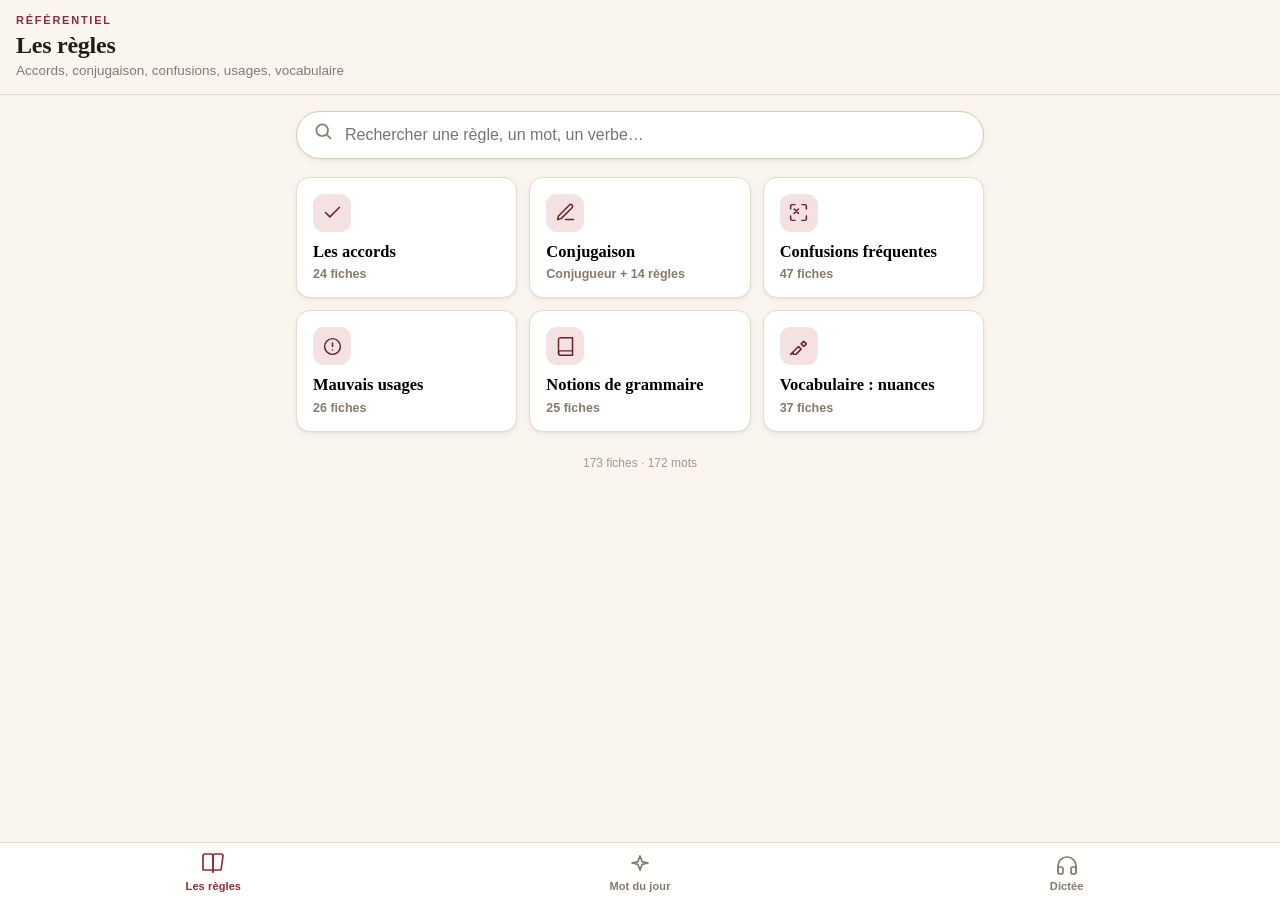
==== commit 96e2bcd0: "Indicateur de version en haut à droite (persistant) - Badge fixe (position: fixed, top-right), en de" ====
--- a/le-mot-juste-autonome.html
+++ b/le-mot-juste-autonome.html
@@ -146,6 +146,25 @@
   animation: fade .28s ease both;
 }
 @keyframes fade { from { opacity: 0; transform: translateY(6px); } to { opacity: 1; transform: none; } }
+
+/* ---------- Indicateur de version ---------- */
+.version-badge {
+  position: fixed;
+  top: calc(env(safe-area-inset-top) + 10px);
+  right: 10px;
+  z-index: 25;
+  font-size: 10.5px;
+  font-weight: 700;
+  letter-spacing: .02em;
+  color: var(--muted);
+  background: color-mix(in srgb, var(--surface) 80%, transparent);
+  border: 1px solid var(--line);
+  border-radius: 999px;
+  padding: 3px 9px;
+  pointer-events: none;
+  backdrop-filter: blur(6px);
+  -webkit-backdrop-filter: blur(6px);
+}
 
 /* ---------- Barre d'onglets ---------- */
 .tabbar {
@@ -654,7 +673,7 @@
   LMJ.util = util;
   LMJ.store = store;
   LMJ.tts = tts;
-  LMJ.VERSION = "v18";
+  LMJ.VERSION = "v19";
 })();
 
 
@@ -5231,13 +5250,13 @@
     });
     gridWrap.appendChild(grid);
 
-    // Pied de page : compteurs + version (pour vérifier la mise à jour)
+    // Pied de page : compteurs (la version s'affiche désormais en haut à droite)
     const totalFiches = cats.reduce((s, c) => s + (c.data ? c.data.length : 0), 0);
     const nbMots = (LMJ.data.mots || []).length;
     gridWrap.appendChild(el("div", {
       class: "muted",
       style: { textAlign: "center", fontSize: "12px", marginTop: "22px", opacity: ".75" },
-      text: `${totalFiches} fiches · ${nbMots} mots · Le Mot Juste ${LMJ.VERSION || ""}`,
+      text: `${totalFiches} fiches · ${nbMots} mots`,
     }));
 
     function runSearch() {
@@ -5810,6 +5829,8 @@
   /* ---------- Démarrage ---------- */
   function start() {
     if (LMJ.tts) LMJ.tts.init();
+    const badge = util.$("#version-badge");
+    if (badge) badge.textContent = LMJ.VERSION || "";
     const last = store.get("tab", "regles");
     selectTab(TABS.find((t) => t.id === last) ? last : "regles");
     registerSW();
